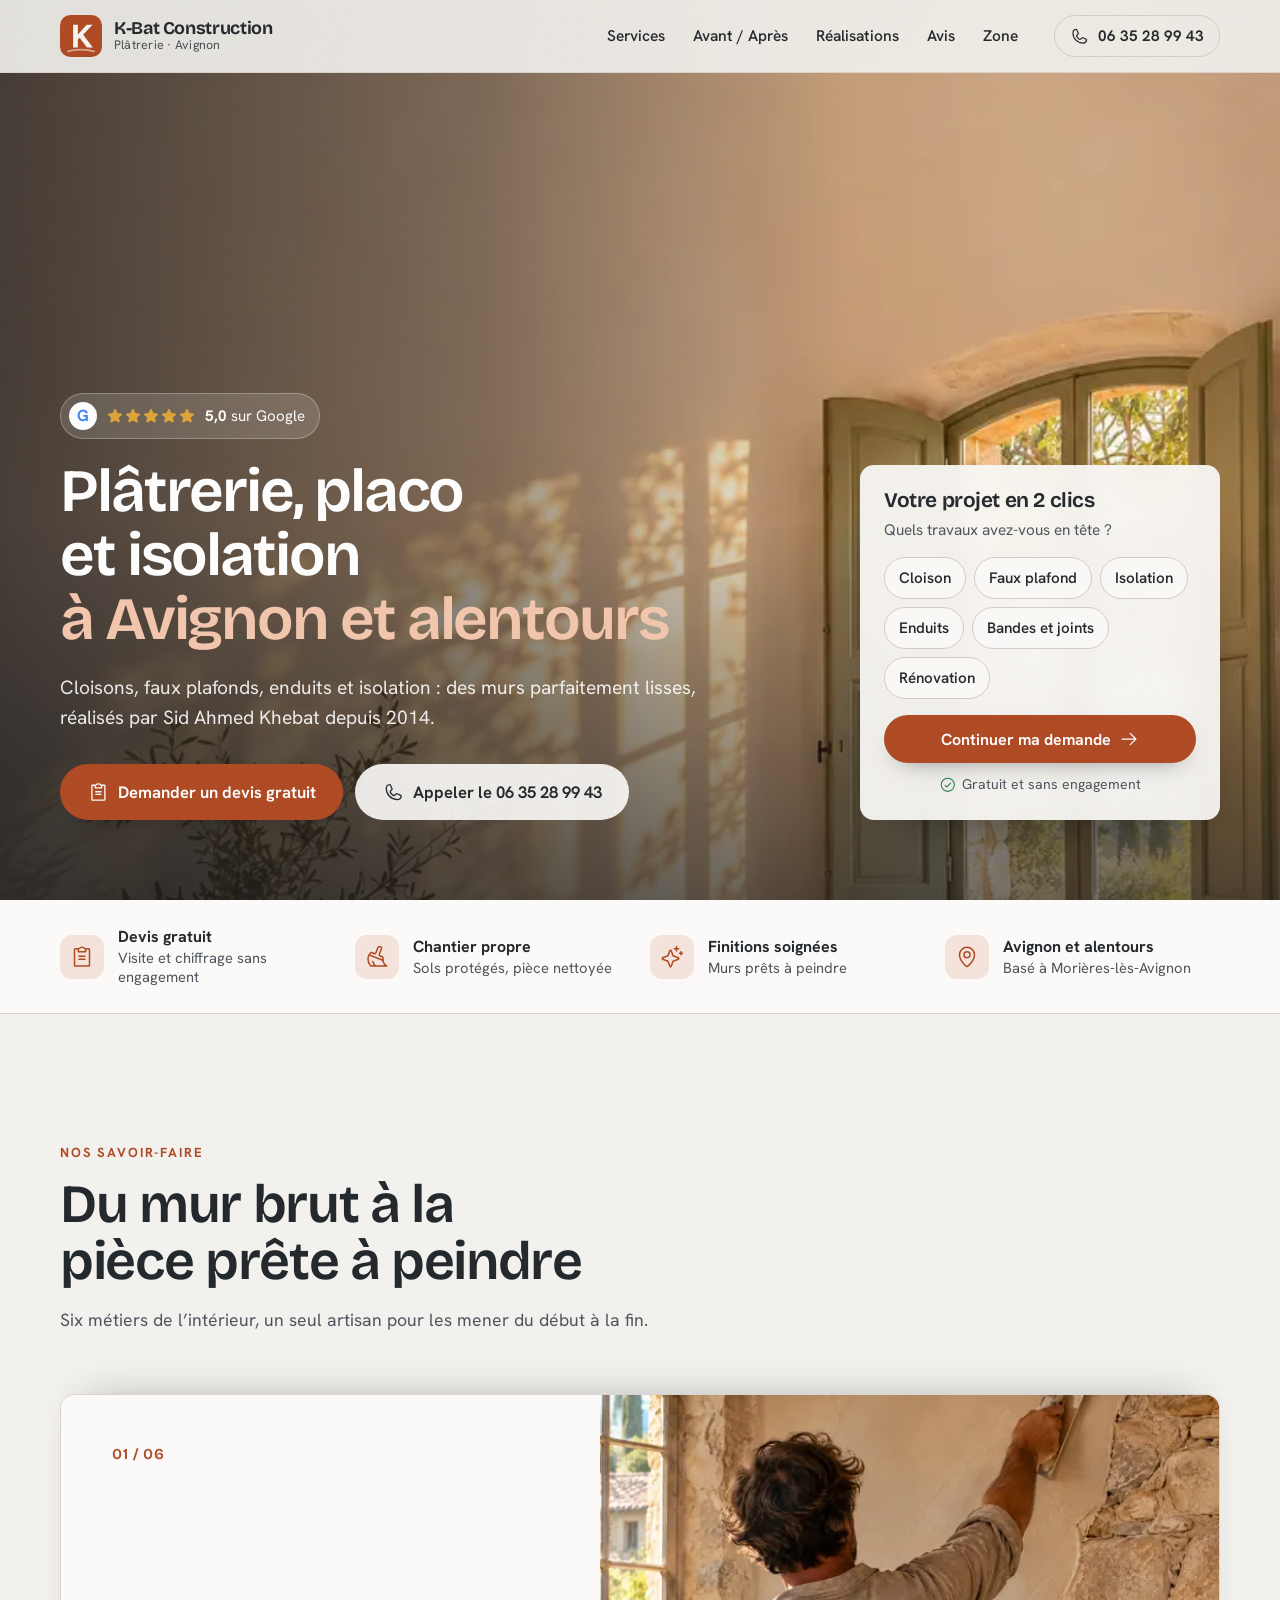
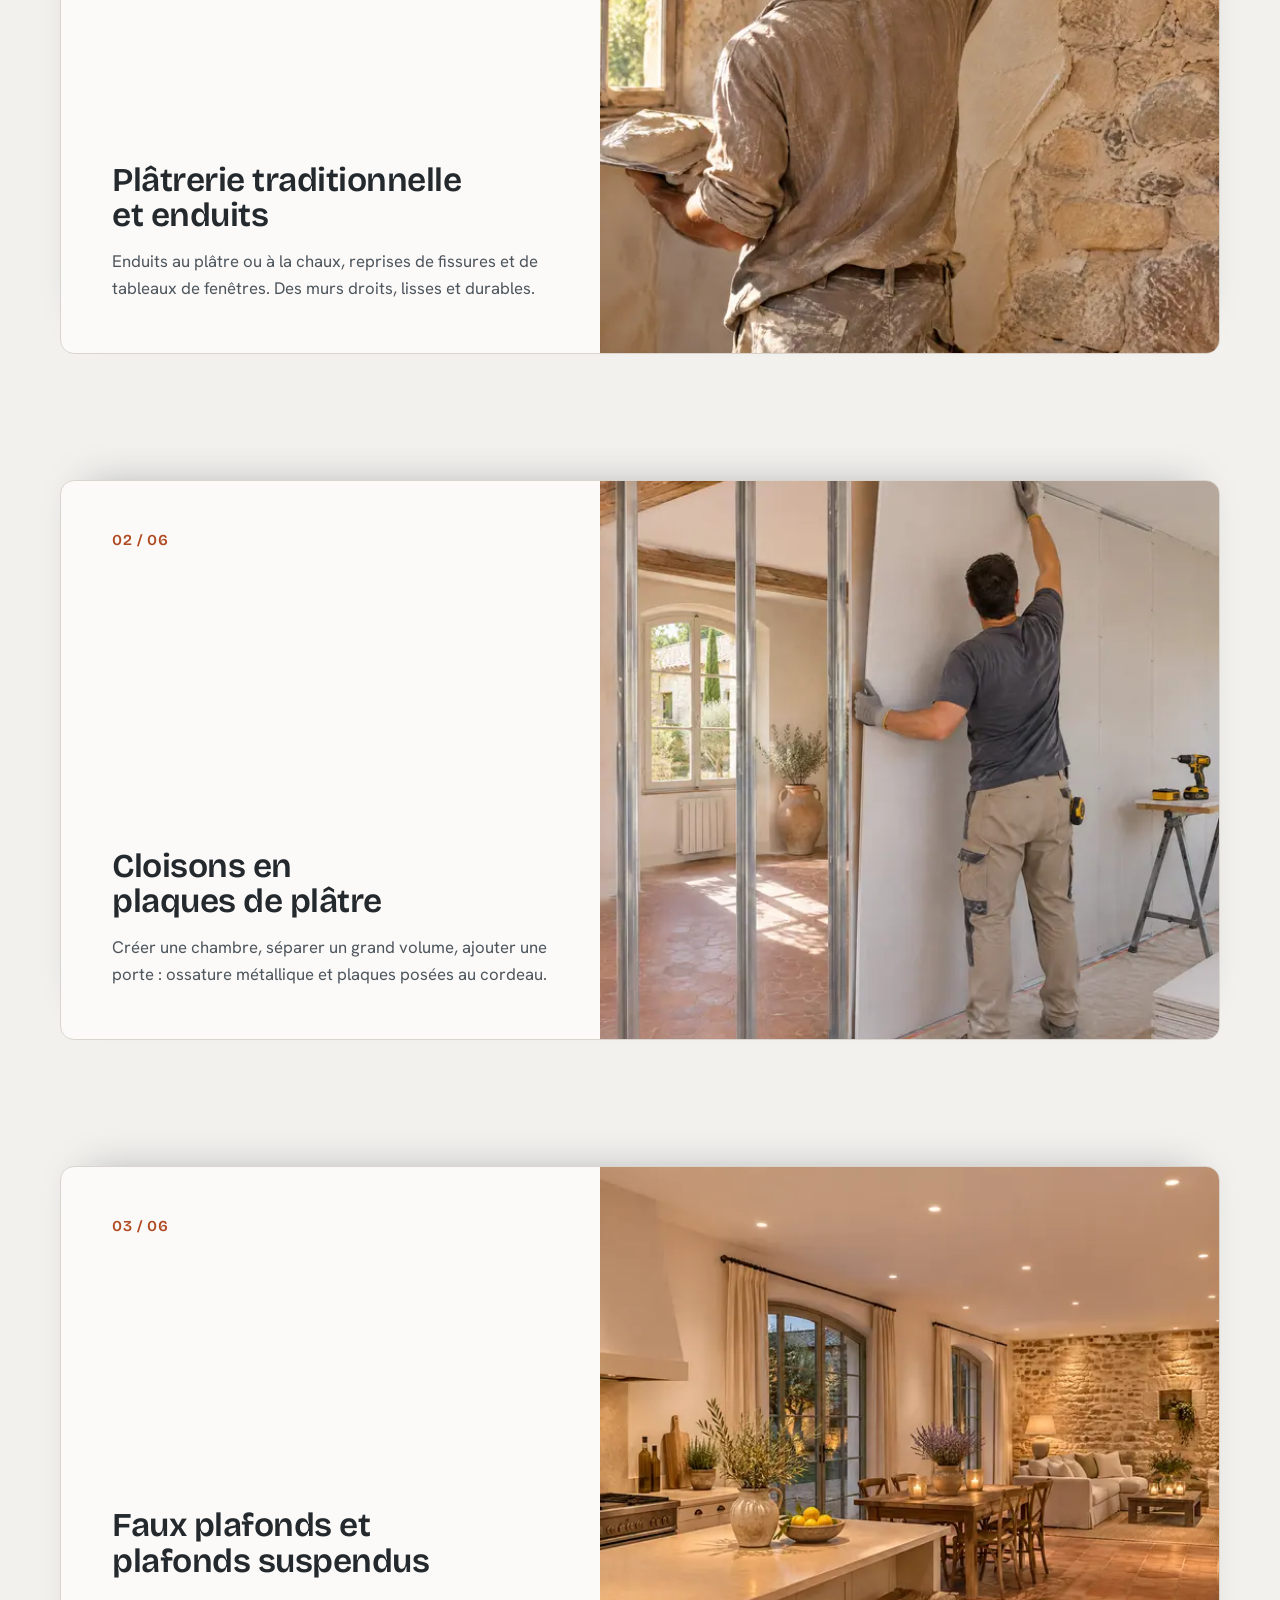
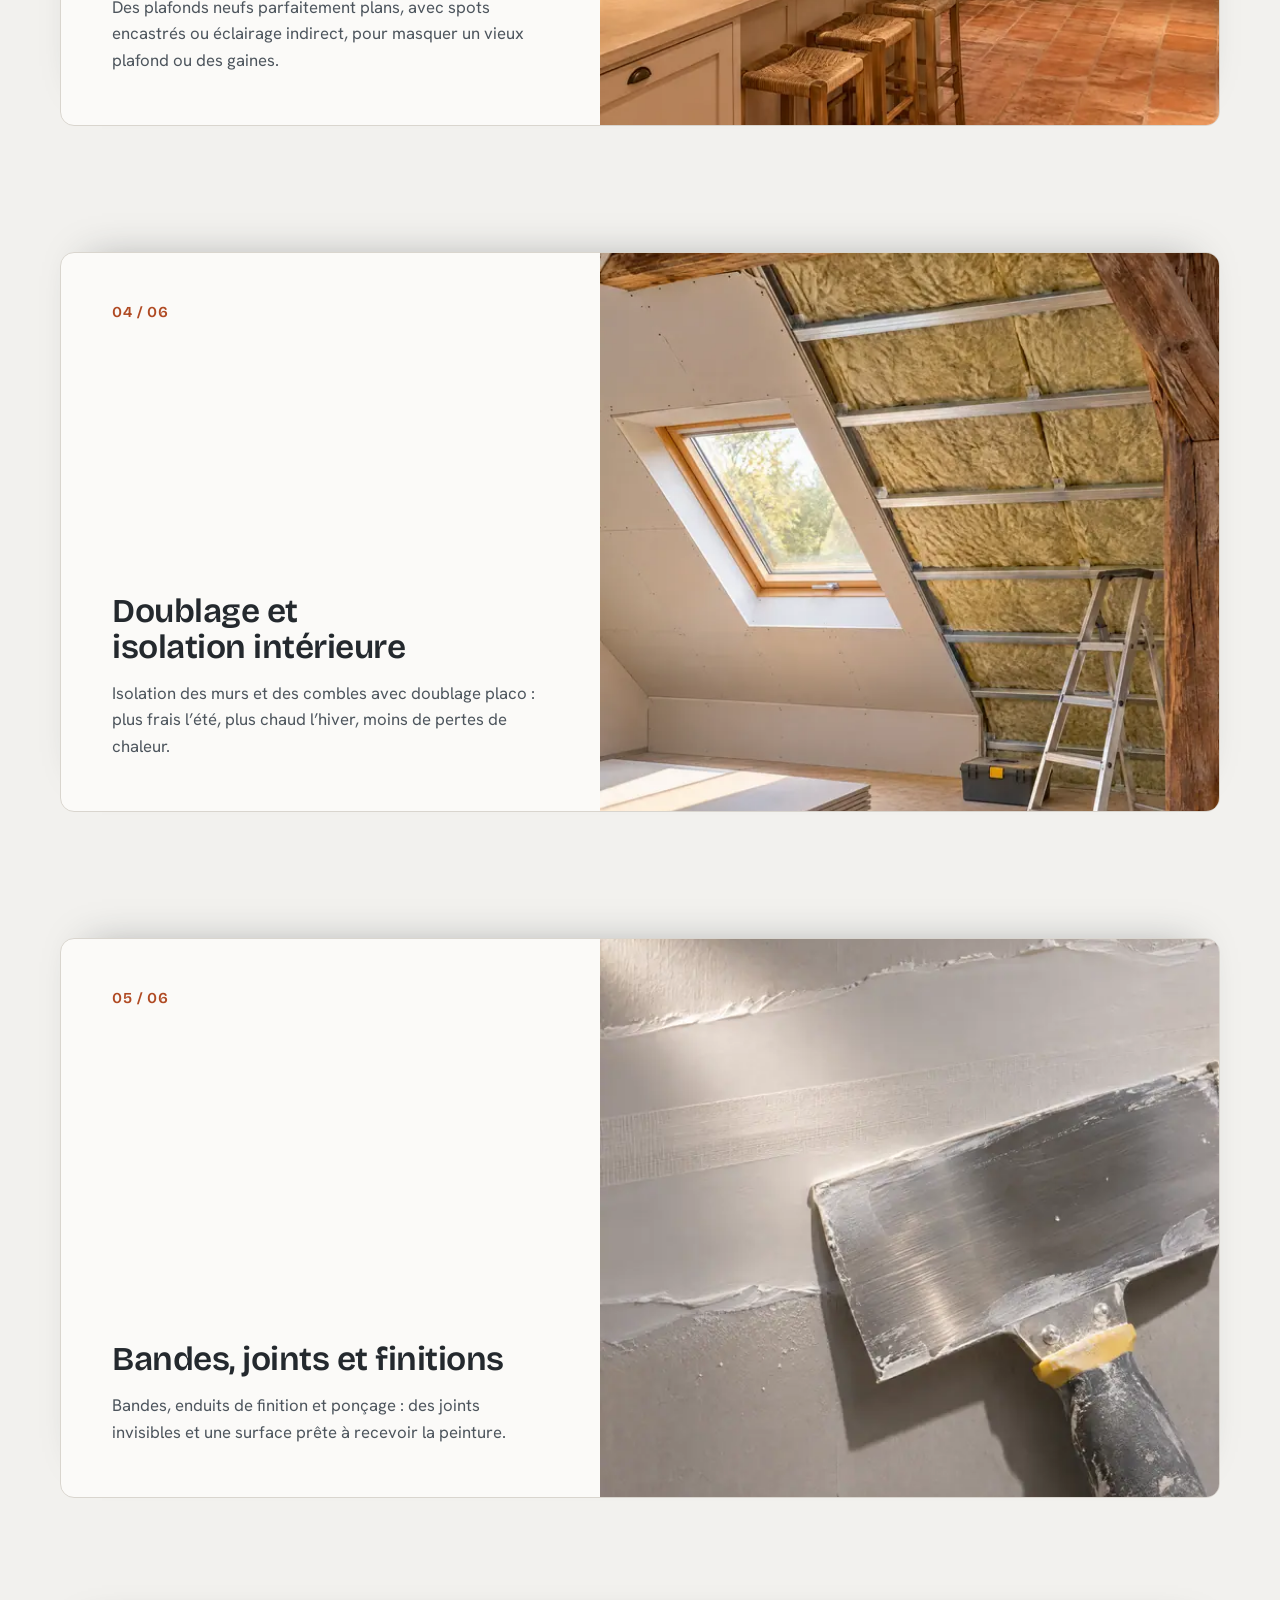
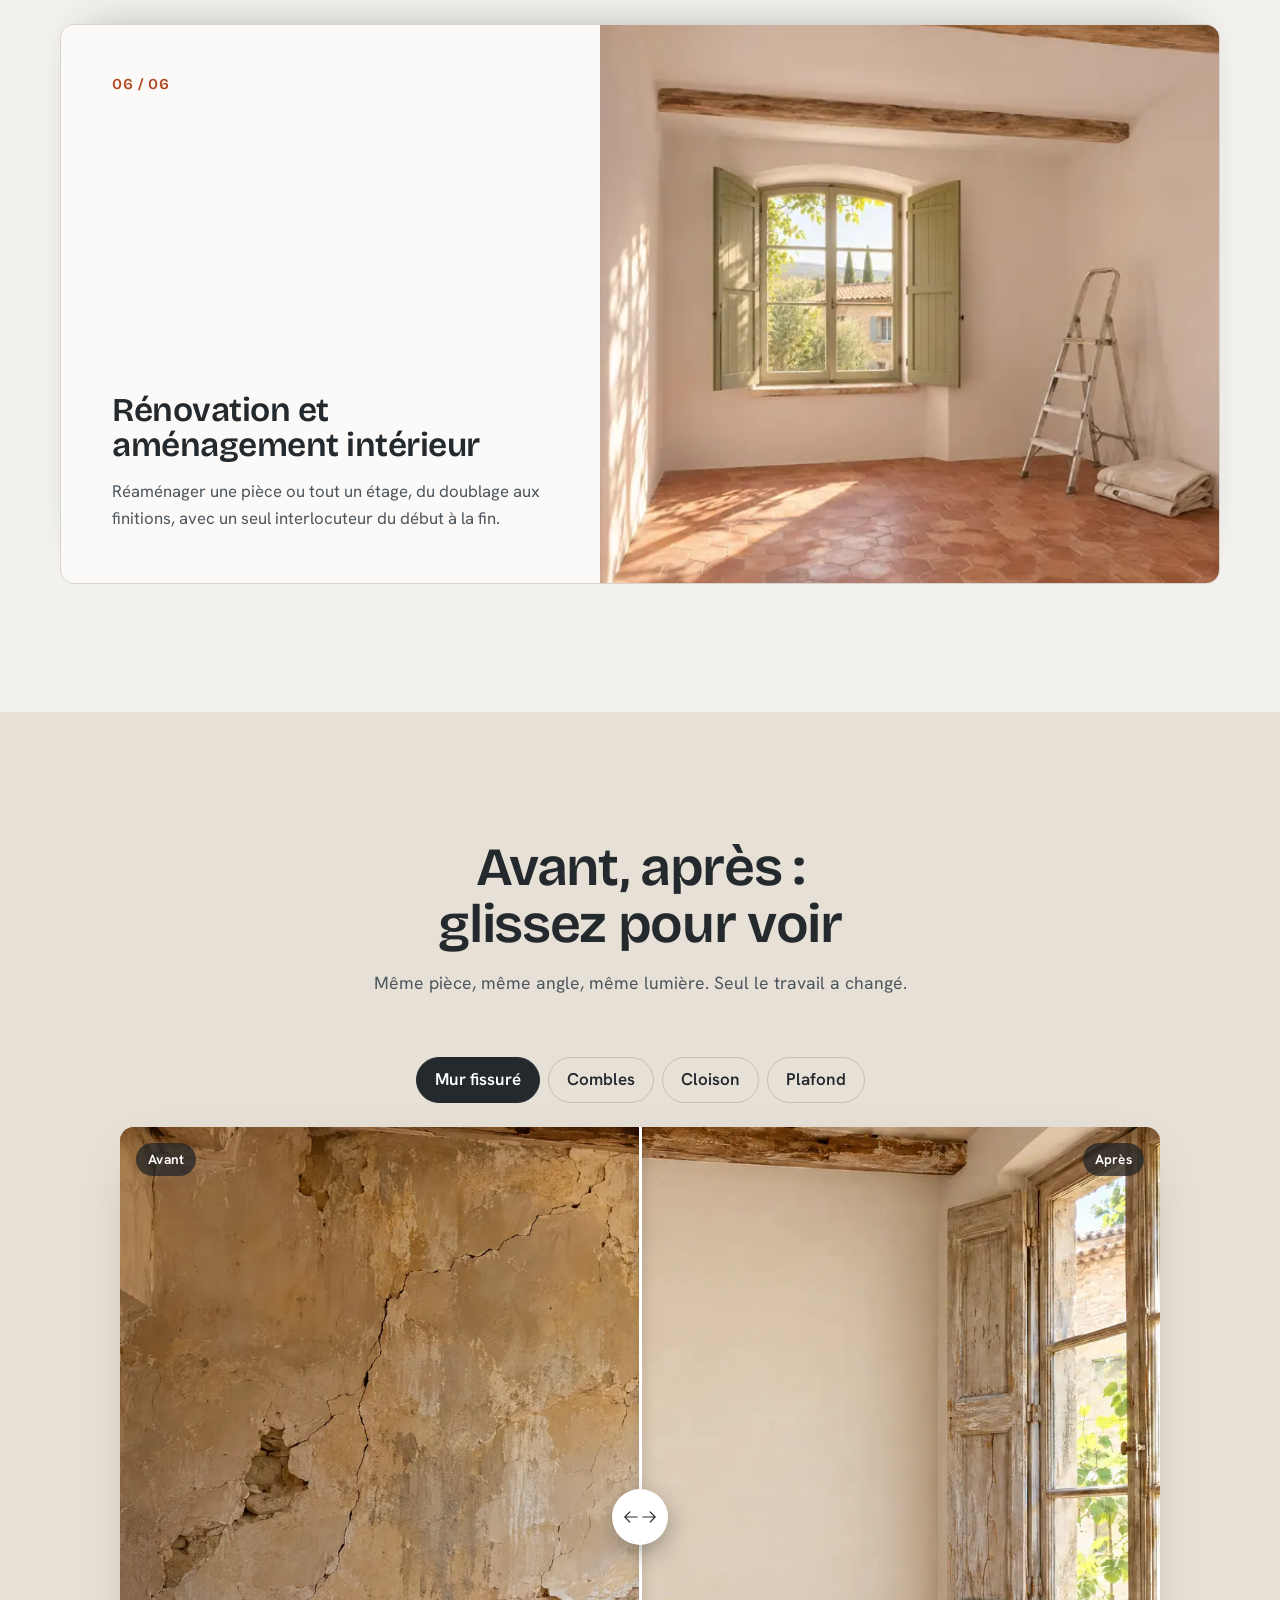
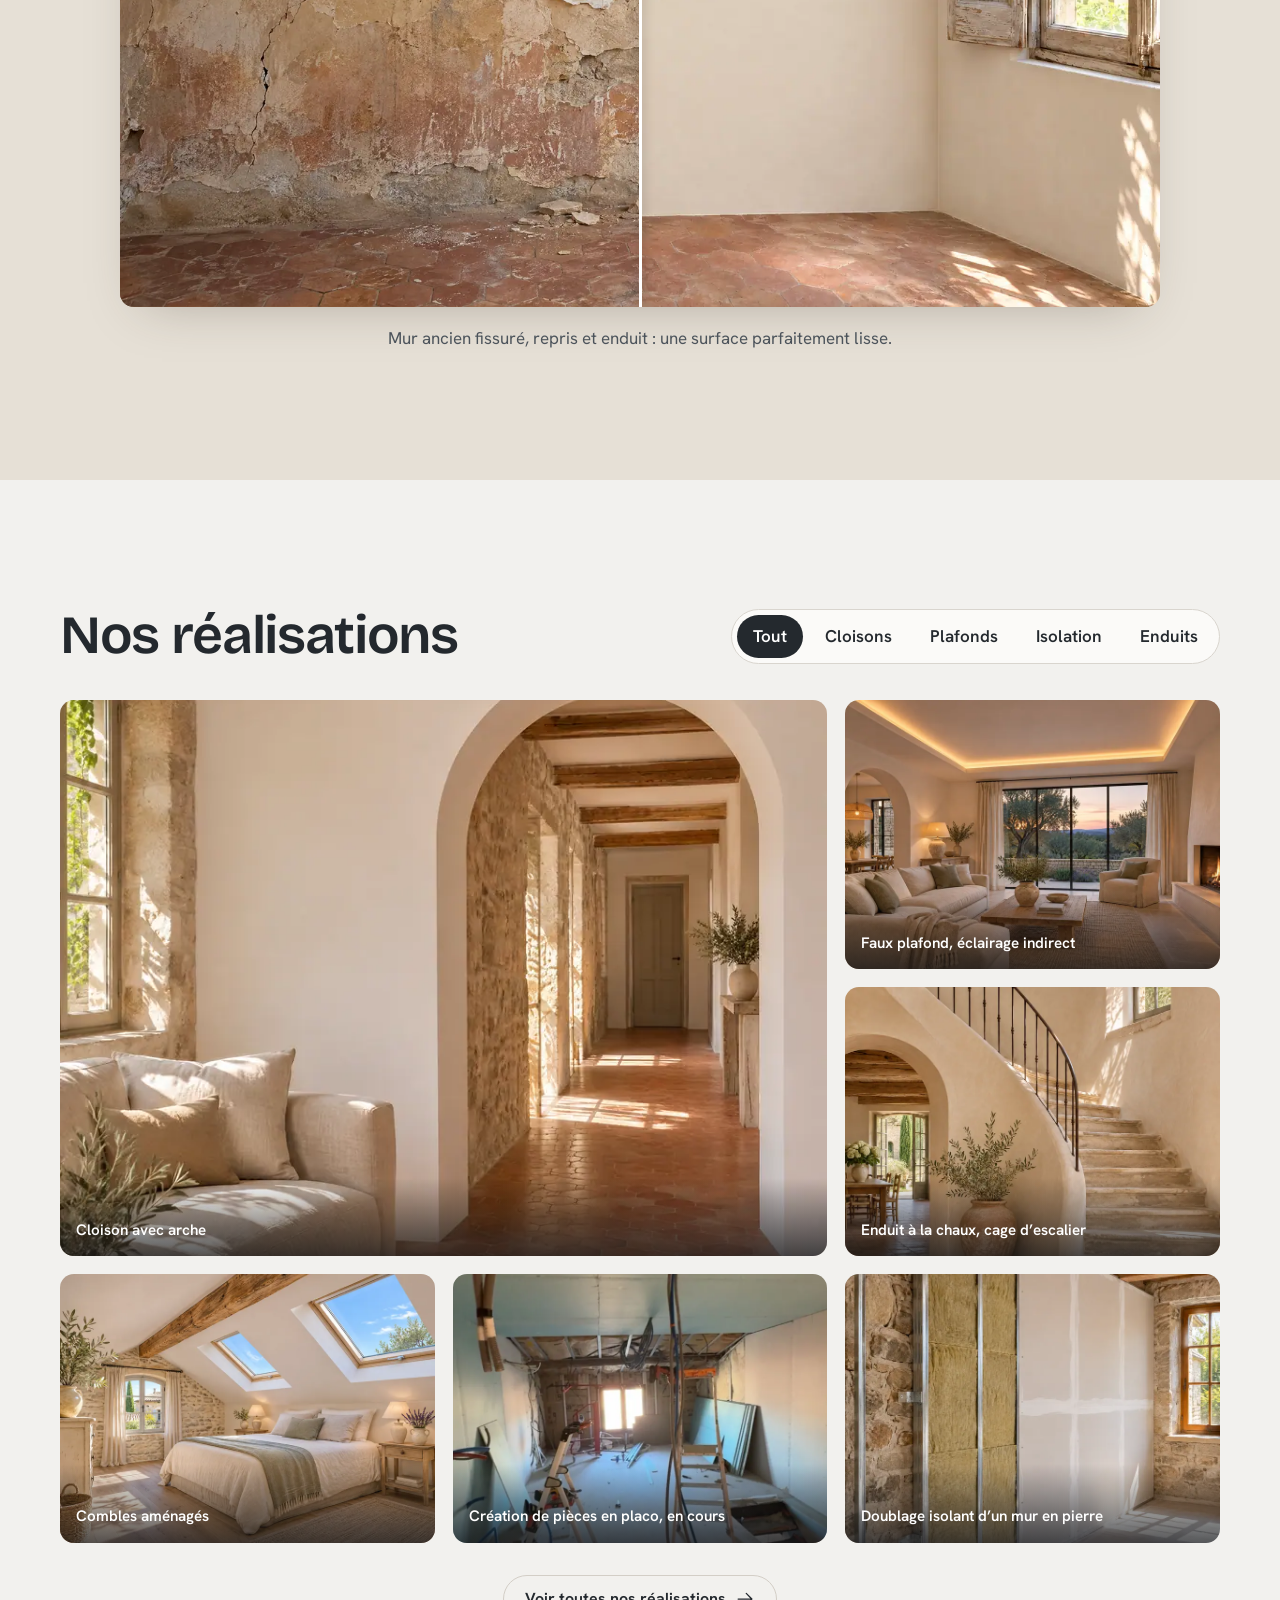
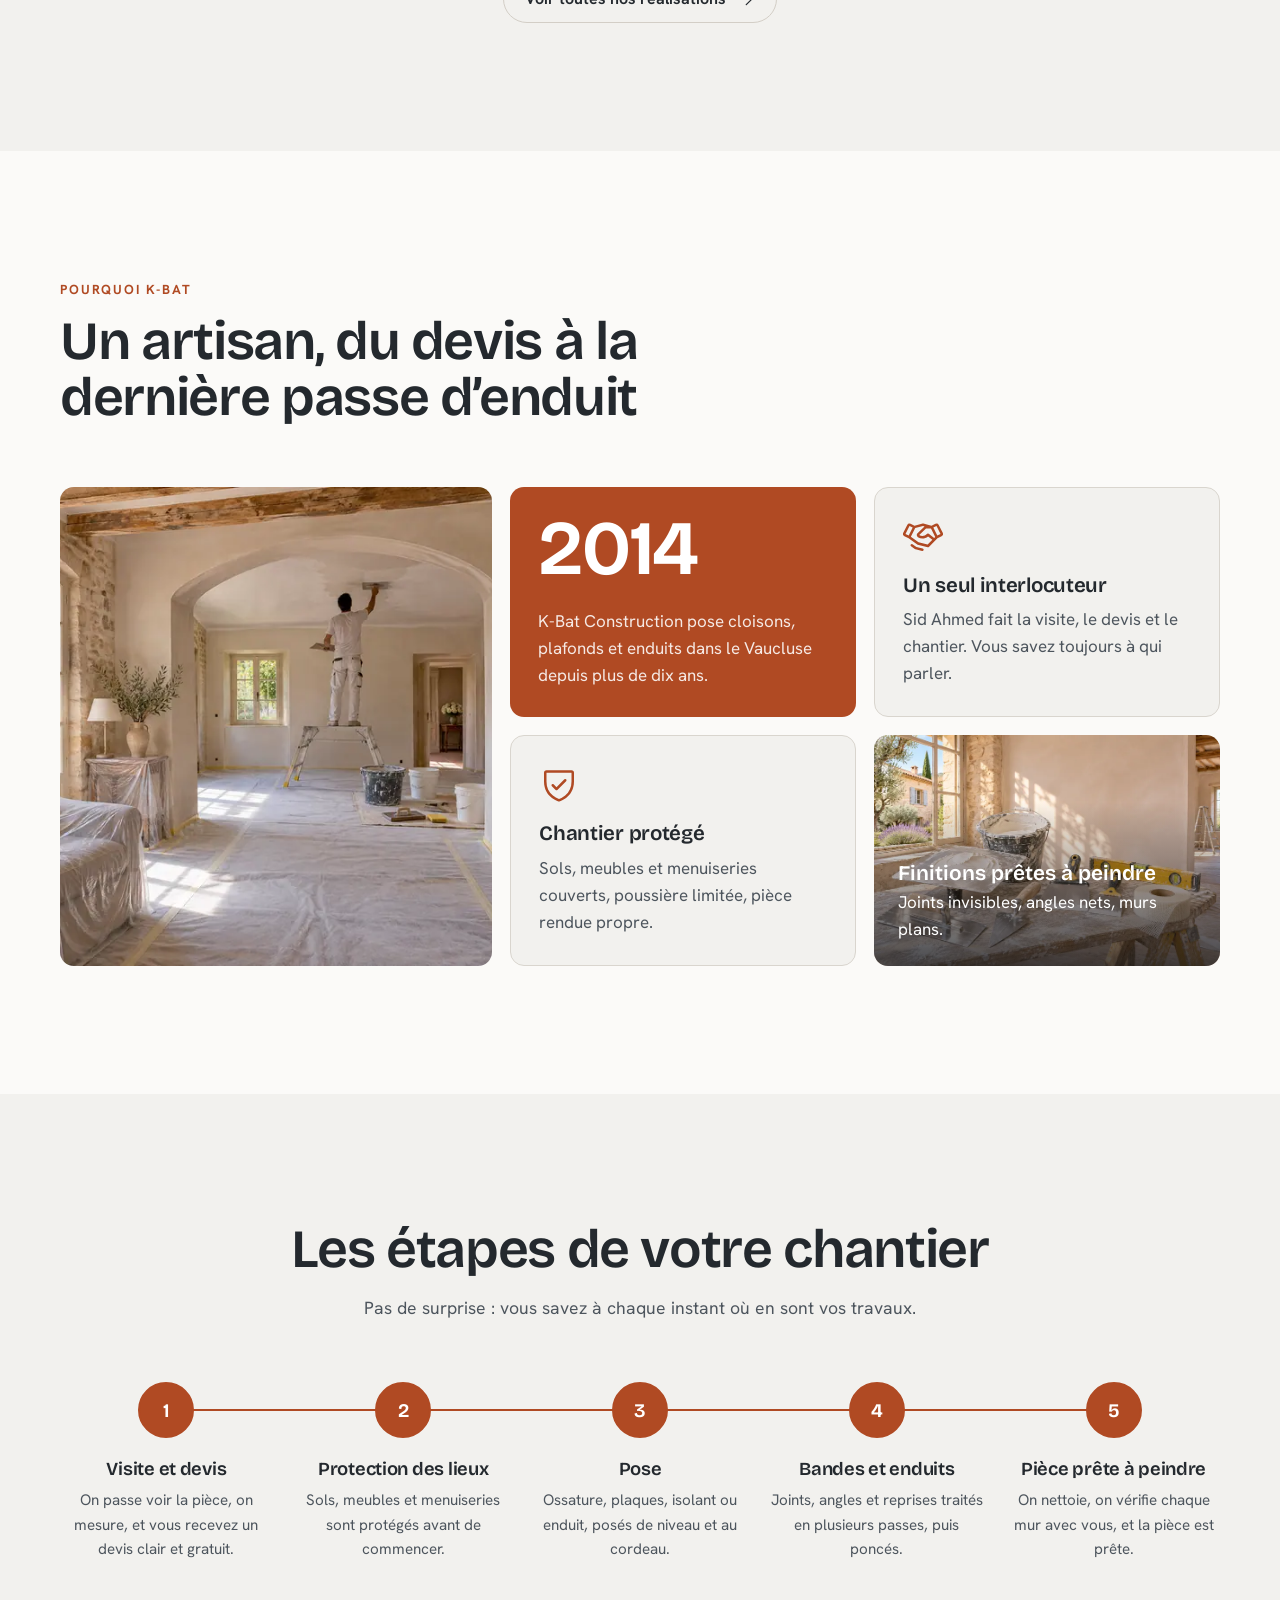
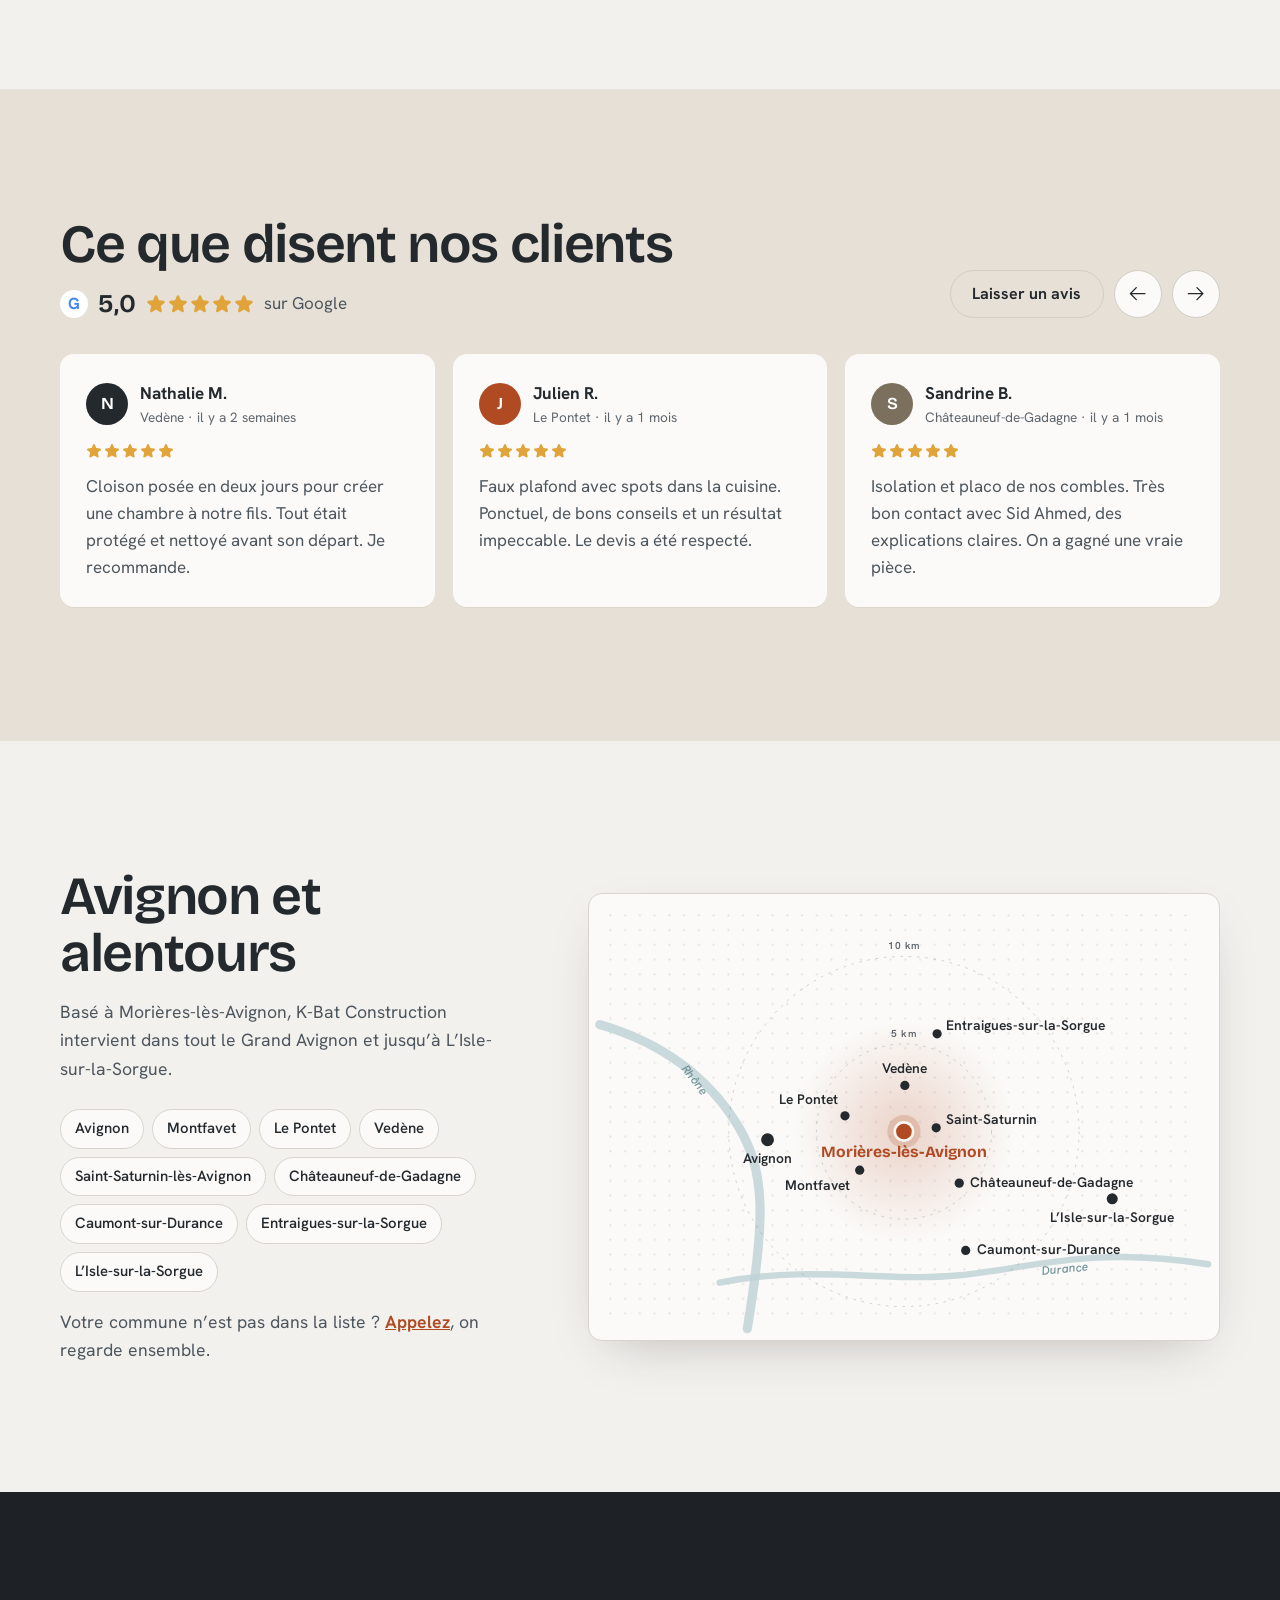
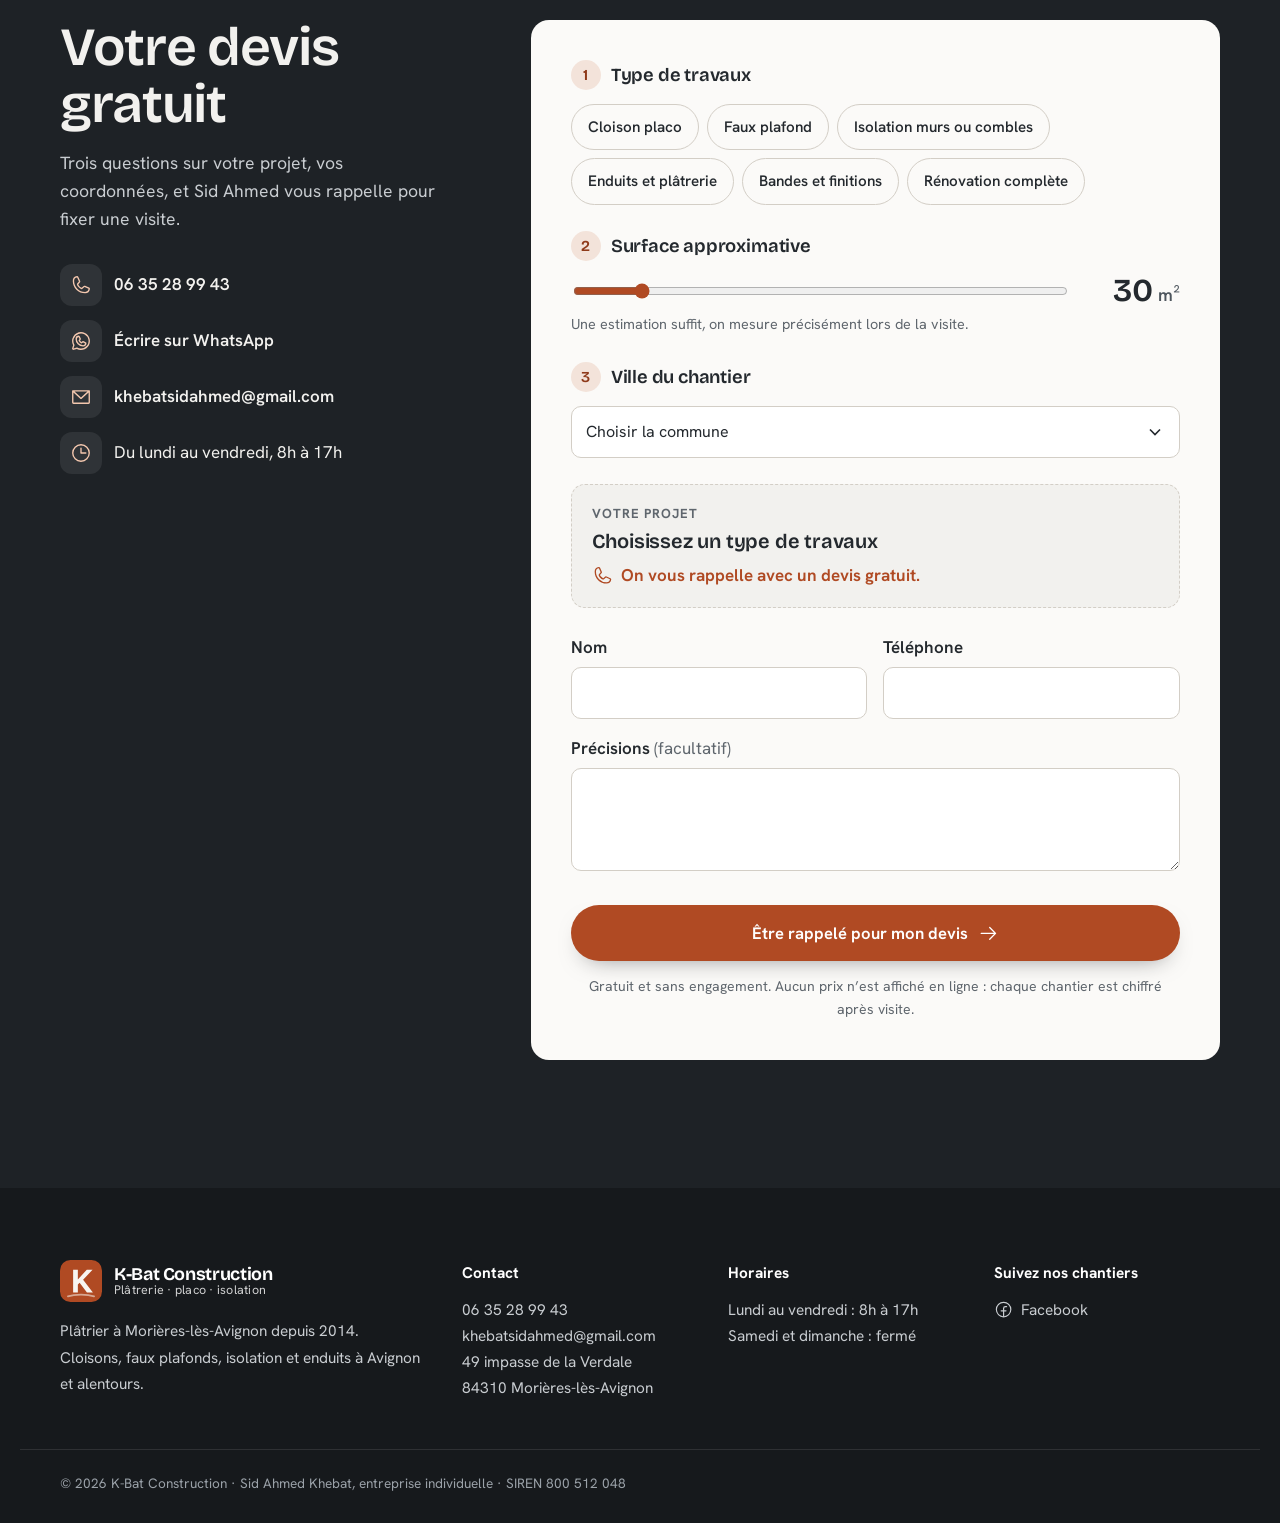
==== index.html @ 30601119 "Services empilés, galerie et frise retravaillées" ====
<!doctype html>
<html lang="fr">
<head>
<meta charset="utf-8">
<meta name="viewport" content="width=device-width, initial-scale=1, viewport-fit=cover">
<script>document.documentElement.style.setProperty("--vh",innerHeight/100+"px")</script>
<title>K-Bat Construction · Plâtrier, placo et isolation à Avignon</title>
<meta name="description" content="Plâtrier à Morières-lès-Avignon depuis 2014 : cloisons placo, faux plafonds, isolation, enduits et finitions prêtes à peindre à Avignon et alentours. Devis gratuit au 06 35 28 99 43.">
<meta name="robots" content="noindex, nofollow">
<meta name="theme-color" content="#F2F1EE">
<link rel="icon" type="image/svg+xml" href="favicon.svg">
<link rel="apple-touch-icon" href="apple-touch-icon.png">
<meta property="og:type" content="website">
<meta property="og:locale" content="fr_FR">
<meta property="og:title" content="K-Bat Construction · Plâtrerie, placo et isolation à Avignon">
<meta property="og:description" content="Cloisons, faux plafonds, isolation et enduits à Avignon et alentours. Devis gratuit.">
<meta property="og:image" content="og-image.jpg">
<meta name="twitter:card" content="summary_large_image">
<link rel="preload" href="assets/fonts/bricolage-grotesque-latin-wght-normal.woff2" as="font" type="font/woff2" crossorigin>
<link rel="preload" href="assets/fonts/hanken-grotesk-latin-wght-normal.woff2" as="font" type="font/woff2" crossorigin>
<link rel="preload" as="image" media="(min-width: 768px)" href="assets/img/hero-1600.webp" imagesrcset="assets/img/hero-1600.webp 1600w, assets/img/hero-2400.webp 2400w" imagesizes="100vw">
<link rel="preload" as="image" media="(max-width: 767px)" href="assets/img/hero-m-720.webp" imagesrcset="assets/img/hero-m-720.webp 720w, assets/img/hero-m-1080.webp 1080w" imagesizes="100vw">
<link rel="stylesheet" href="assets/css/style.css?v=3">
<script type="application/ld+json">
{
  "@context": "https://schema.org",
  "@type": "HomeAndConstructionBusiness",
  "name": "K-Bat Construction",
  "description": "Plâtrerie, cloisons en plaques de plâtre, faux plafonds, isolation intérieure et enduits à Avignon et alentours.",
  "founder": "Sid Ahmed Khebat",
  "foundingDate": "2014",
  "telephone": "+33635289943",
  "email": "khebatsidahmed@gmail.com",
  "image": "og-image.jpg",
  "address": {"@type": "PostalAddress", "streetAddress": "49 impasse de la Verdale", "postalCode": "84310", "addressLocality": "Morières-lès-Avignon", "addressCountry": "FR"},
  "geo": {"@type": "GeoCoordinates", "latitude": 43.9536, "longitude": 4.9029},
  "openingHoursSpecification": [{"@type": "OpeningHoursSpecification", "dayOfWeek": ["Monday","Tuesday","Wednesday","Thursday","Friday"], "opens": "08:00", "closes": "17:00"}],
  "areaServed": ["Avignon","Le Pontet","Vedène","Saint-Saturnin-lès-Avignon","Châteauneuf-de-Gadagne","Caumont-sur-Durance","Entraigues-sur-la-Sorgue","L'Isle-sur-la-Sorgue","Montfavet","Morières-lès-Avignon"],
  "sameAs": ["https://www.facebook.com/p/K-bat-construction-61570720221980/"]
}
</script>
<script src="assets/js/main.js?v=3" defer></script>
</head>
<body>
<a class="skip" href="#main">Aller au contenu</a>

<header class="header" id="header">
  <div class="header__in">
    <a class="brand" href="#top" aria-label="K-Bat Construction, retour en haut de page">
      <svg class="brand__mark" viewBox="0 0 48 48" aria-hidden="true"><rect width="48" height="48" rx="12" fill="#B04A23"/><path d="M15 11h5.4v11.2L30.6 11h6.6L26.4 22.6 37.6 37h-6.8l-8.4-11-2 2.1V37H15Z" fill="#F7F5F1"/><path d="M9 41.5c8-2.6 22-2.6 30 0" fill="none" stroke="#F7F5F1" stroke-width="2" stroke-linecap="round" opacity=".55"/></svg>
      <span class="brand__txt" translate="no"><strong>K-Bat Construction</strong><small>Plâtrerie · Avignon</small></span>
    </a>
    <nav class="nav" id="nav" aria-label="Navigation principale">
      <a href="#services">Services</a>
      <a href="#avant-apres">Avant / Après</a>
      <a href="#realisations">Réalisations</a>
      <a href="#avis">Avis</a>
      <a href="#zone">Zone</a>
      <a class="nav__devis" href="#devis">Devis gratuit</a>
    </nav>
    <a class="btn btn--ghost btn--sm header__tel" href="tel:+33635289943"><svg class="i" aria-hidden="true"><use href="#i-phone"/></svg><span>06 35 28 99 43</span></a>
    <button class="burger" id="burger" aria-expanded="false" aria-controls="nav" aria-label="Ouvrir le menu"><span></span><span></span></button>
  </div>
</header>

<main id="main">

<!-- HERO -->
<section class="hero" id="top" aria-labelledby="titre">
  <div class="hero__media">
    <picture>
      <source media="(max-width: 767px)" srcset="assets/img/hero-m-720.webp 720w, assets/img/hero-m-1080.webp 1080w" sizes="100vw" width="1080" height="1920">
      <img src="assets/img/hero-1600.webp" srcset="assets/img/hero-1600.webp 1600w, assets/img/hero-2400.webp 2400w" sizes="100vw" width="2400" height="1357" alt="Salon provençal rénové : murs et plafond parfaitement lisses, poutre en chêne, tomettes et lumière chaude de fin de journée" fetchpriority="high">
    </picture>
    <video class="hero__video" id="hero-video" muted loop playsinline preload="none" aria-hidden="true" data-src="assets/video/hero.mp4" data-src-m="assets/video/hero-m.mp4"></video>
  </div>
  <div class="hero__in wrap">
    <div class="hero__body">
      <!-- EXEMPLE – à remplacer : note Google (le client n'a pas encore d'avis) -->
      <a class="gbadge" href="#avis">
        <span class="gbadge__g" aria-hidden="true">G</span>
        <span class="stars" aria-hidden="true"><svg><use href="#i-star"/></svg><svg><use href="#i-star"/></svg><svg><use href="#i-star"/></svg><svg><use href="#i-star"/></svg><svg><use href="#i-star"/></svg></span>
        <span><strong>5,0</strong> sur Google</span>
      </a>
      <h1 id="titre" class="trowel"><span class="trowel__l">Plâtrerie, placo</span> <span class="trowel__l">et isolation</span> <span class="trowel__l trowel__l--accent">à Avignon et alentours</span></h1>
      <p class="hero__lead">Cloisons, faux plafonds, enduits et isolation&nbsp;: des murs parfaitement lisses, réalisés par Sid Ahmed Khebat depuis 2014.</p>
      <div class="hero__ctas" id="hero-ctas">
        <a class="btn btn--terra btn--lg" href="#devis"><svg class="i" aria-hidden="true"><use href="#i-clipboard-text"/></svg>Demander un devis gratuit</a>
        <a class="btn btn--light btn--lg" href="tel:+33635289943"><svg class="i" aria-hidden="true"><use href="#i-phone"/></svg>Appeler le 06 35 28 99 43</a>
      </div>
    </div>

    <form class="quick" id="quick" aria-labelledby="quick-t">
      <p class="quick__t" id="quick-t">Votre projet en 2 clics</p>
      <p class="quick__s">Quels travaux avez-vous en tête&nbsp;?</p>
      <div class="chips" role="group" aria-label="Type de travaux">
        <label class="chip"><input type="radio" name="q-type" value="Cloison placo"><span>Cloison</span></label>
        <label class="chip"><input type="radio" name="q-type" value="Faux plafond"><span>Faux plafond</span></label>
        <label class="chip"><input type="radio" name="q-type" value="Isolation"><span>Isolation</span></label>
        <label class="chip"><input type="radio" name="q-type" value="Enduits et plâtrerie"><span>Enduits</span></label>
        <label class="chip"><input type="radio" name="q-type" value="Bandes et finitions"><span>Bandes et joints</span></label>
        <label class="chip"><input type="radio" name="q-type" value="Rénovation intérieure"><span>Rénovation</span></label>
      </div>
      <button class="btn btn--terra btn--block" type="submit">Continuer ma demande<svg class="i" aria-hidden="true"><use href="#i-arrow-right"/></svg></button>
      <p class="quick__f"><svg class="i" aria-hidden="true"><use href="#i-check-circle"/></svg>Gratuit et sans engagement</p>
    </form>
  </div>
</section>

<!-- BANDEAU DE CONFIANCE -->
<section class="trust" aria-label="Nos engagements">
  <ul class="trust__list wrap">
    <li><svg class="i" aria-hidden="true"><use href="#i-clipboard-text"/></svg><span><strong>Devis gratuit</strong>Visite et chiffrage sans engagement</span></li>
    <li><svg class="i" aria-hidden="true"><use href="#i-broom"/></svg><span><strong>Chantier propre</strong>Sols protégés, pièce nettoyée</span></li>
    <li><svg class="i" aria-hidden="true"><use href="#i-sparkle"/></svg><span><strong>Finitions soignées</strong>Murs prêts à peindre</span></li>
    <li><svg class="i" aria-hidden="true"><use href="#i-map-pin"/></svg><span><strong>Avignon et alentours</strong>Basé à Morières-lès-Avignon</span></li>
  </ul>
</section>

<!-- SERVICES -->
<section class="section services" id="services" aria-labelledby="services-t">
  <div class="wrap">
    <div class="shead reveal">
      <p class="eyebrow">Nos savoir-faire</p>
      <h2 id="services-t">Du mur brut à la pièce prête à peindre</h2>
      <p>Six métiers de l’intérieur, un seul artisan pour les mener du début à la fin.</p>
    </div>

    <div class="srv">
      <ol class="srv__list">
        <!-- Services : titre + 2 lignes + photo. Modifier ici. -->
        <li class="srv__item reveal" data-srv="0">
          <img class="srv__img" src="assets/img/srv-platrerie-600.webp" srcset="assets/img/srv-platrerie-600.webp 600w, assets/img/srv-platrerie-1000.webp 1000w" sizes="(min-width: 961px) 560px, 120px" width="600" height="750" alt="Plâtrier appliquant un enduit lisse sur un mur en pierre" loading="lazy" decoding="async">
          <div><h3>Plâtrerie traditionnelle et enduits</h3><p>Enduits au plâtre ou à la chaux, reprises de fissures et de tableaux de fenêtres. Des murs droits, lisses et durables.</p></div>
        </li>
        <li class="srv__item reveal" data-srv="1">
          <img class="srv__img" src="assets/img/srv-placo-600.webp" srcset="assets/img/srv-placo-600.webp 600w, assets/img/srv-placo-1000.webp 1000w" sizes="(min-width: 961px) 560px, 120px" width="600" height="750" alt="Pose d’une plaque de plâtre sur ossature métallique" loading="lazy" decoding="async">
          <div><h3>Cloisons en plaques de plâtre</h3><p>Créer une chambre, séparer un grand volume, ajouter une porte&nbsp;: ossature métallique et plaques posées au cordeau.</p></div>
        </li>
        <li class="srv__item reveal" data-srv="2">
          <img class="srv__img" src="assets/img/srv-plafond-600.webp" srcset="assets/img/srv-plafond-600.webp 600w, assets/img/srv-plafond-1000.webp 1000w" sizes="(min-width: 961px) 560px, 120px" width="600" height="750" alt="Cuisine provençale avec faux plafond blanc et spots encastrés" loading="lazy" decoding="async">
          <div><h3>Faux plafonds et plafonds suspendus</h3><p>Des plafonds neufs parfaitement plans, avec spots encastrés ou éclairage indirect, pour masquer un vieux plafond ou des gaines.</p></div>
        </li>
        <li class="srv__item reveal" data-srv="3">
          <img class="srv__img" src="assets/img/srv-isolation-600.webp" srcset="assets/img/srv-isolation-600.webp 600w, assets/img/srv-isolation-1000.webp 1000w" sizes="(min-width: 961px) 560px, 120px" width="600" height="750" alt="Isolation de combles en laine minérale avant pose des plaques" loading="lazy" decoding="async">
          <div><h3>Doublage et isolation intérieure</h3><p>Isolation des murs et des combles avec doublage placo&nbsp;: plus frais l’été, plus chaud l’hiver, moins de pertes de chaleur.</p></div>
        </li>
        <li class="srv__item reveal" data-srv="4">
          <img class="srv__img" src="assets/img/srv-bandes-600.webp" srcset="assets/img/srv-bandes-600.webp 600w, assets/img/srv-bandes-1000.webp 1000w" sizes="(min-width: 961px) 560px, 120px" width="600" height="750" alt="Couteau à enduire sur une bande de joint entre deux plaques" loading="lazy" decoding="async">
          <div><h3>Bandes, joints et finitions</h3><p>Bandes, enduits de finition et ponçage&nbsp;: des joints invisibles et une surface prête à recevoir la peinture.</p></div>
        </li>
        <li class="srv__item reveal" data-srv="5">
          <img class="srv__img" src="assets/img/srv-renovation-600.webp" srcset="assets/img/srv-renovation-600.webp 600w, assets/img/srv-renovation-1000.webp 1000w" sizes="(min-width: 961px) 560px, 120px" width="600" height="750" alt="Chambre rénovée aux murs lisses, prête à peindre" loading="lazy" decoding="async">
          <div><h3>Rénovation et aménagement intérieur</h3><p>Réaménager une pièce ou tout un étage, du doublage aux finitions, avec un seul interlocuteur du début à la fin.</p></div>
        </li>
      </ol>
    </div>
  </div>
</section>

<!-- AVANT / APRÈS -->
<!-- EXEMPLE – à remplacer : visuels d'illustration, à remplacer par les vraies photos avant/après du client -->
<section class="section ba" id="avant-apres" aria-labelledby="ba-t">
  <div class="wrap">
    <div class="shead shead--center reveal">
      <h2 id="ba-t">Avant, après&nbsp;: glissez pour voir</h2>
      <p>Même pièce, même angle, même lumière. Seul le travail a changé.</p>
    </div>
    <div class="ba__tabs" role="tablist" aria-label="Choisir un chantier">
      <button role="tab" aria-selected="true" data-ba="0">Mur fissuré</button>
      <button role="tab" aria-selected="false" data-ba="1" tabindex="-1">Combles</button>
      <button role="tab" aria-selected="false" data-ba="2" tabindex="-1">Cloison</button>
      <button role="tab" aria-selected="false" data-ba="3" tabindex="-1">Plafond</button>
    </div>
    <div class="ba__stage reveal" id="ba-stage">
      <figure class="cmp" style="--pos:50%">
        <img class="cmp__after" id="ba-after" src="assets/img/ap1-apres-1400.webp" srcset="assets/img/ap1-apres-800.webp 800w, assets/img/ap1-apres-1400.webp 1400w" sizes="(min-width: 1100px) 1040px, 100vw" width="1400" height="1050" alt="Après : mur enduit parfaitement lisse" loading="lazy" decoding="async">
        <img class="cmp__before" id="ba-before" src="assets/img/ap1-avant-1400.webp" srcset="assets/img/ap1-avant-800.webp 800w, assets/img/ap1-avant-1400.webp 1400w" sizes="(min-width: 1100px) 1040px, 100vw" width="1400" height="1050" alt="Avant : mur ancien fissuré, enduit qui s’effrite" loading="lazy" decoding="async">
        <span class="cmp__tag cmp__tag--b" aria-hidden="true">Avant</span>
        <span class="cmp__tag cmp__tag--a" aria-hidden="true">Après</span>
        <span class="cmp__handle" aria-hidden="true"><svg class="i"><use href="#i-arrow-left"/></svg><svg class="i"><use href="#i-arrow-right"/></svg></span>
        <input class="cmp__range" type="range" min="0" max="100" value="50" aria-label="Comparer avant et après">
      </figure>
      <p class="ba__cap" id="ba-cap" aria-live="polite">Mur ancien fissuré, repris et enduit&nbsp;: une surface parfaitement lisse.</p>
    </div>
  </div>
</section>

<!-- RÉALISATIONS -->
<section class="section works" id="realisations" aria-labelledby="works-t">
  <div class="wrap">
    <div class="works__head reveal">
      <h2 id="works-t">Nos réalisations</h2>
      <div class="filters" role="group" aria-label="Filtrer les réalisations">
        <button class="is-on" data-f="all" aria-pressed="true">Tout</button>
        <button data-f="cloisons" aria-pressed="false">Cloisons</button>
        <button data-f="plafonds" aria-pressed="false">Plafonds</button>
        <button data-f="isolation" aria-pressed="false">Isolation</button>
        <button data-f="enduits" aria-pressed="false">Enduits</button>
      </div>
    </div>
    <!-- Galerie : les 2 photos "en cours" (g-chantier-1 et 2) sont de vraies photos du client (Instagram). Les autres : EXEMPLE – à remplacer -->
    <ul class="grid" id="grid">
      <li data-cat="cloisons"><figure><img src="assets/img/g-arche-800.webp" width="800" height="1067" alt="Cloison en plâtre avec arche provençale entre salon et couloir" loading="lazy" decoding="async"><figcaption>Cloison avec arche</figcaption></figure></li>
      <li data-cat="plafonds"><figure><img src="assets/img/g-led-800.webp" width="800" height="600" alt="Salon avec faux plafond et éclairage indirect" loading="lazy" decoding="async"><figcaption>Faux plafond, éclairage indirect</figcaption></figure></li>
      <li data-cat="enduits"><figure><img src="assets/img/g-escalier-800.webp" width="800" height="1067" alt="Entrée avec escalier en pierre et murs enduits à la chaux" loading="lazy" decoding="async"><figcaption>Enduit à la chaux, cage d’escalier</figcaption></figure></li>
      <li data-cat="isolation"><figure><img src="assets/img/g-combles-800.webp" width="800" height="600" alt="Combles aménagés en chambre, plafond rampant en plaques de plâtre" loading="lazy" decoding="async"><figcaption>Combles aménagés</figcaption></figure></li>
      <li data-cat="cloisons"><figure><img src="assets/img/g-chantier-1-800.webp" width="800" height="1067" alt="Création de pièces en plaques de plâtre sur un chantier K-Bat" loading="lazy" decoding="async"><figcaption>Création de pièces en placo, en cours</figcaption></figure></li>
      <li data-cat="isolation"><figure><img src="assets/img/g-doublage-800.webp" width="800" height="1067" alt="Doublage isolant sur un mur en pierre, plaques en cours de pose" loading="lazy" decoding="async"><figcaption>Doublage isolant d’un mur en pierre</figcaption></figure></li>
      <li data-cat="plafonds"><figure><img src="assets/img/g-corniche-800.webp" width="800" height="1067" alt="Plafond neuf avec corniche moulurée" loading="lazy" decoding="async"><figcaption>Plafond neuf et corniche</figcaption></figure></li>
      <li data-cat="plafonds"><figure><img src="assets/img/g-cuisine-800.webp" width="800" height="600" alt="Cuisine provençale avec faux plafond et spots encastrés" loading="lazy" decoding="async"><figcaption>Faux plafond et spots, cuisine</figcaption></figure></li>
      <li data-cat="cloisons"><figure><img src="assets/img/g-dressing-800.webp" width="800" height="600" alt="Chambre avec cloison créant un dressing" loading="lazy" decoding="async"><figcaption>Cloison et dressing</figcaption></figure></li>
      <li data-cat="enduits"><figure><img src="assets/img/g-chaux-800.webp" width="800" height="1067" alt="Enduit à la chaux appliqué au platoir sur un mur en pierre" loading="lazy" decoding="async"><figcaption>Enduit à la chaux sur pierre</figcaption></figure></li>
      <li data-cat="enduits"><figure><img src="assets/img/g-sdb-800.webp" width="800" height="600" alt="Salle de bain aux murs en enduit minéral couleur pierre" loading="lazy" decoding="async"><figcaption>Enduit minéral, salle de bain</figcaption></figure></li>
      <li data-cat="isolation"><figure><img src="assets/img/g-chantier-2-800.webp" width="800" height="1067" alt="Pièce en cours d’isolation et de pose de plaques sur un chantier K-Bat" loading="lazy" decoding="async"><figcaption>Isolation et plaques, en cours</figcaption></figure></li>
    </ul>
    <p class="works__more"><button class="btn btn--ghost" id="works-more" type="button">Voir toutes nos réalisations<svg class="i" aria-hidden="true"><use href="#i-arrow-right"/></svg></button></p>
  </div>
</section>

<!-- POURQUOI NOUS -->
<section class="section why" aria-labelledby="why-t">
  <div class="wrap">
    <div class="shead reveal">
      <p class="eyebrow">Pourquoi K-Bat</p>
      <h2 id="why-t">Un artisan, du devis à la dernière passe d’enduit</h2>
    </div>
    <div class="bento">
      <figure class="bento__a reveal"><img src="assets/img/why-chantier-1200.webp" srcset="assets/img/why-chantier-800.webp 800w, assets/img/why-chantier-1200.webp 1200w" sizes="(min-width: 900px) 58vw, 100vw" width="1200" height="800" alt="Chantier protégé : sol couvert, meubles emballés, plâtrier au travail" loading="lazy" decoding="async"></figure>
      <div class="bento__b reveal"><span class="big">2014</span><p>K-Bat Construction pose cloisons, plafonds et enduits dans le Vaucluse depuis plus de dix ans.</p></div>
      <div class="bento__c reveal"><svg class="i" aria-hidden="true"><use href="#i-handshake"/></svg><h3>Un seul interlocuteur</h3><p>Sid Ahmed fait la visite, le devis et le chantier. Vous savez toujours à qui parler.</p></div>
      <div class="bento__d reveal"><svg class="i" aria-hidden="true"><use href="#i-shield-check"/></svg><h3>Chantier protégé</h3><p>Sols, meubles et menuiseries couverts, poussière limitée, pièce rendue propre.</p></div>
      <figure class="bento__e reveal"><img src="assets/img/why-outils-800.webp" width="800" height="533" alt="Outils de plâtrier : platoirs, couteaux à enduire, taloche" loading="lazy" decoding="async"><figcaption><strong>Finitions prêtes à peindre</strong>Joints invisibles, angles nets, murs plans.</figcaption></figure>
    </div>
  </div>
</section>

<!-- ÉTAPES -->
<section class="section steps" aria-labelledby="steps-t">
  <div class="wrap">
    <div class="shead shead--center reveal">
      <h2 id="steps-t">Les étapes de votre chantier</h2>
      <p>Pas de surprise&nbsp;: vous savez à chaque instant où en sont vos travaux.</p>
    </div>
    <ol class="frise" id="frise">
      <li><span class="frise__n">1</span><h3>Visite et devis</h3><p>On passe voir la pièce, on mesure, et vous recevez un devis clair et gratuit.</p></li>
      <li><span class="frise__n">2</span><h3>Protection des lieux</h3><p>Sols, meubles et menuiseries sont protégés avant de commencer.</p></li>
      <li><span class="frise__n">3</span><h3>Pose</h3><p>Ossature, plaques, isolant ou enduit, posés de niveau et au cordeau.</p></li>
      <li><span class="frise__n">4</span><h3>Bandes et enduits</h3><p>Joints, angles et reprises traités en plusieurs passes, puis poncés.</p></li>
      <li><span class="frise__n">5</span><h3>Pièce prête à peindre</h3><p>On nettoie, on vérifie chaque mur avec vous, et la pièce est prête.</p></li>
    </ol>
  </div>
</section>

<!-- AVIS GOOGLE -->
<!-- EXEMPLE – à remplacer : note, nombre d'avis et les 6 avis ci-dessous sont des exemples -->
<section class="section reviews" id="avis" aria-labelledby="avis-t">
  <div class="wrap">
    <div class="reviews__head reveal">
      <div>
        <h2 id="avis-t">Ce que disent nos clients</h2>
        <div class="gscore">
          <span class="gscore__g" aria-hidden="true">G</span>
          <strong>5,0</strong>
          <span class="stars" aria-hidden="true"><svg><use href="#i-star"/></svg><svg><use href="#i-star"/></svg><svg><use href="#i-star"/></svg><svg><use href="#i-star"/></svg><svg><use href="#i-star"/></svg></span>
          <span>sur Google</span>
        </div>
      </div>
      <div class="reviews__ctrl">
        <!-- EXEMPLE – à remplacer : lien vers la fiche Google pour laisser un avis -->
        <a class="btn btn--ghost" href="#avis">Laisser un avis</a>
        <button class="round" id="rv-prev" aria-label="Avis précédents"><svg class="i" aria-hidden="true"><use href="#i-arrow-left"/></svg></button>
        <button class="round" id="rv-next" aria-label="Avis suivants"><svg class="i" aria-hidden="true"><use href="#i-arrow-right"/></svg></button>
      </div>
    </div>
    <ul class="rv" id="rv" tabindex="0" aria-label="Avis clients">
      <li class="rv__card">
        <div class="rv__top"><span class="rv__av" aria-hidden="true">N</span><div><strong>Nathalie M.</strong><small>Vedène · il y a 2 semaines</small></div></div>
        <span class="stars" role="img" aria-label="5 étoiles sur 5"><svg><use href="#i-star"/></svg><svg><use href="#i-star"/></svg><svg><use href="#i-star"/></svg><svg><use href="#i-star"/></svg><svg><use href="#i-star"/></svg></span>
        <p>Cloison posée en deux jours pour créer une chambre à notre fils. Tout était protégé et nettoyé avant son départ. Je recommande.</p>
      </li>
      <li class="rv__card">
        <div class="rv__top"><span class="rv__av" aria-hidden="true">J</span><div><strong>Julien R.</strong><small>Le Pontet · il y a 1 mois</small></div></div>
        <span class="stars" role="img" aria-label="5 étoiles sur 5"><svg><use href="#i-star"/></svg><svg><use href="#i-star"/></svg><svg><use href="#i-star"/></svg><svg><use href="#i-star"/></svg><svg><use href="#i-star"/></svg></span>
        <p>Faux plafond avec spots dans la cuisine. Ponctuel, de bons conseils et un résultat impeccable. Le devis a été respecté.</p>
      </li>
      <li class="rv__card">
        <div class="rv__top"><span class="rv__av" aria-hidden="true">S</span><div><strong>Sandrine B.</strong><small>Châteauneuf-de-Gadagne · il y a 1 mois</small></div></div>
        <span class="stars" role="img" aria-label="5 étoiles sur 5"><svg><use href="#i-star"/></svg><svg><use href="#i-star"/></svg><svg><use href="#i-star"/></svg><svg><use href="#i-star"/></svg><svg><use href="#i-star"/></svg></span>
        <p>Isolation et placo de nos combles. Très bon contact avec Sid Ahmed, des explications claires. On a gagné une vraie pièce.</p>
      </li>
      <li class="rv__card">
        <div class="rv__top"><span class="rv__av" aria-hidden="true">K</span><div><strong>Karim A.</strong><small>Avignon · il y a 2 mois</small></div></div>
        <span class="stars" role="img" aria-label="5 étoiles sur 5"><svg><use href="#i-star"/></svg><svg><use href="#i-star"/></svg><svg><use href="#i-star"/></svg><svg><use href="#i-star"/></svg><svg><use href="#i-star"/></svg></span>
        <p>Reprise des fissures et enduit dans un appartement ancien. Les murs sont parfaitement lisses, le peintre était ravi.</p>
      </li>
      <li class="rv__card">
        <div class="rv__top"><span class="rv__av" aria-hidden="true">É</span><div><strong>Élodie F.</strong><small>Entraigues-sur-la-Sorgue · il y a 3 mois</small></div></div>
        <span class="stars" role="img" aria-label="5 étoiles sur 5"><svg><use href="#i-star"/></svg><svg><use href="#i-star"/></svg><svg><use href="#i-star"/></svg><svg><use href="#i-star"/></svg><svg><use href="#i-star"/></svg></span>
        <p>Venu faire le devis rapidement et à l’heure. Les bandes sont invisibles, les finitions vraiment soignées.</p>
      </li>
      <li class="rv__card">
        <div class="rv__top"><span class="rv__av" aria-hidden="true">P</span><div><strong>Patrick G.</strong><small>Morières-lès-Avignon · il y a 4 mois</small></div></div>
        <span class="stars" role="img" aria-label="5 étoiles sur 5"><svg><use href="#i-star"/></svg><svg><use href="#i-star"/></svg><svg><use href="#i-star"/></svg><svg><use href="#i-star"/></svg><svg><use href="#i-star"/></svg></span>
        <p>Doublage des murs d’une pièce en pierre. Sérieux et sympathique, je referai appel à lui sans hésiter.</p>
      </li>
    </ul>
  </div>
</section>

<!-- ZONE D'INTERVENTION -->
<section class="section zone" id="zone" aria-labelledby="zone-t">
  <div class="wrap zone__in">
    <div class="zone__txt reveal">
      <h2 id="zone-t">Avignon et alentours</h2>
      <p>Basé à Morières-lès-Avignon, K-Bat Construction intervient dans tout le Grand Avignon et jusqu’à L’Isle-sur-la-Sorgue.</p>
      <ul class="towns">
        <li>Avignon</li><li>Montfavet</li><li>Le Pontet</li><li>Vedène</li><li>Saint-Saturnin-lès-Avignon</li><li>Châteauneuf-de-Gadagne</li><li>Caumont-sur-Durance</li><li>Entraigues-sur-la-Sorgue</li><li>L’Isle-sur-la-Sorgue</li>
      </ul>
      <p class="zone__note">Votre commune n’est pas dans la liste&nbsp;? <a href="tel:+33635289943">Appelez</a>, on regarde ensemble.</p>
    </div>
    <figure class="map reveal" aria-label="Carte de la zone d’intervention autour de Morières-lès-Avignon">
      <svg viewBox="0 0 640 440" role="img" aria-labelledby="map-t">
        <title id="map-t">Morières-lès-Avignon au centre, et les communes desservies dans un rayon d’environ 12 km</title>
        <defs>
          <radialGradient id="glow"><stop offset="0" stop-color="#B04A23" stop-opacity=".22"/><stop offset="1" stop-color="#B04A23" stop-opacity="0"/></radialGradient>
          <pattern id="dots" width="16" height="16" patternUnits="userSpaceOnUse"><circle cx="1.5" cy="1.5" r="1.1" fill="#24292E" opacity=".12"/></pattern>
        </defs>
        <rect width="640" height="440" fill="url(#dots)"/>
        <path class="map__river" d="M-10 120 C 60 140, 110 180, 140 230 S 170 330, 150 450" />
        <path class="map__river map__river--s" d="M120 400 C 220 380, 300 400, 380 392 S 520 360, 650 380" />
        <text class="map__rv" x="78" y="168" transform="rotate(52 78 168)">Rhône</text>
        <text class="map__rv" x="470" y="392" transform="rotate(-6 470 392)">Durance</text>
        <circle cx="320" cy="236" r="190" class="map__ring"/>
        <circle cx="320" cy="236" r="95" class="map__ring"/>
        <text class="map__km" x="320" y="133">5 km</text>
        <text class="map__km" x="320" y="38">10 km</text>
        <circle cx="320" cy="236" r="120" fill="url(#glow)"/>
        <g class="map__towns">
          <g style="--i:1"><circle cx="172" cy="245" r="7"/><text x="172" y="270" text-anchor="middle">Avignon</text></g>
          <g style="--i:2"><circle cx="256" cy="219" r="5"/><text x="248" y="206" text-anchor="end">Le Pontet</text></g>
          <g style="--i:3"><circle cx="272" cy="278" r="5"/><text x="262" y="300" text-anchor="end">Montfavet</text></g>
          <g style="--i:4"><circle cx="321" cy="186" r="5"/><text x="321" y="172" text-anchor="middle">Vedène</text></g>
          <g style="--i:5"><circle cx="356" cy="130" r="5"/><text x="366" y="126">Entraigues-sur-la-Sorgue</text></g>
          <g style="--i:6"><circle cx="355" cy="232" r="5"/><text x="366" y="228">Saint-Saturnin</text></g>
          <g style="--i:7"><circle cx="380" cy="292" r="5"/><text x="392" y="296">Châteauneuf-de-Gadagne</text></g>
          <g style="--i:8"><circle cx="387" cy="365" r="5"/><text x="399" y="369">Caumont-sur-Durance</text></g>
          <g style="--i:9"><circle cx="546" cy="309" r="6"/><text x="546" y="334" text-anchor="middle">L’Isle-sur-la-Sorgue</text></g>
        </g>
        <g class="map__home">
          <circle cx="320" cy="236" r="18" class="map__pulse"/>
          <circle cx="320" cy="236" r="10" fill="#B04A23" stroke="#F7F5F1" stroke-width="3"/>
          <text x="320" y="264" text-anchor="middle" class="map__homet">Morières-lès-Avignon</text>
        </g>
      </svg>
    </figure>
  </div>
</section>

<!-- DEVIS -->
<section class="section devis" id="devis" aria-labelledby="devis-t">
  <div class="wrap devis__in">
    <div class="devis__side reveal">
      <h2 id="devis-t">Votre devis gratuit</h2>
      <p>Trois questions sur votre projet, vos coordonnées, et Sid Ahmed vous rappelle pour fixer une visite.</p>
      <ul class="contact">
        <li><svg class="i" aria-hidden="true"><use href="#i-phone"/></svg><a href="tel:+33635289943">06 35 28 99 43</a></li>
        <li><svg class="i" aria-hidden="true"><use href="#i-whatsapp-logo"/></svg><a href="https://wa.me/33635289943" target="_blank" rel="noopener">Écrire sur WhatsApp</a></li>
        <li><svg class="i" aria-hidden="true"><use href="#i-envelope-simple"/></svg><a href="mailto:khebatsidahmed@gmail.com">khebatsidahmed@gmail.com</a></li>
        <li><svg class="i" aria-hidden="true"><use href="#i-clock"/></svg><span>Du lundi au vendredi, 8h à 17h</span></li>
      </ul>
    </div>

    <form class="sim reveal" id="sim" novalidate>
      <fieldset class="sim__step">
        <legend><span class="sim__n">1</span>Type de travaux</legend>
        <div class="chips chips--lg">
          <label class="chip"><input type="radio" name="type" value="Cloison placo" required><span>Cloison placo</span></label>
          <label class="chip"><input type="radio" name="type" value="Faux plafond"><span>Faux plafond</span></label>
          <label class="chip"><input type="radio" name="type" value="Isolation"><span>Isolation murs ou combles</span></label>
          <label class="chip"><input type="radio" name="type" value="Enduits et plâtrerie"><span>Enduits et plâtrerie</span></label>
          <label class="chip"><input type="radio" name="type" value="Bandes et finitions"><span>Bandes et finitions</span></label>
          <label class="chip"><input type="radio" name="type" value="Rénovation intérieure"><span>Rénovation complète</span></label>
        </div>
      </fieldset>

      <fieldset class="sim__step">
        <legend><span class="sim__n">2</span>Surface approximative</legend>
        <div class="surf">
          <input type="range" id="surface" name="surface" aria-label="Surface approximative en m²" min="5" max="200" step="5" value="30" aria-describedby="surface-out">
          <output id="surface-out" for="surface"><strong>30</strong>&nbsp;m²</output>
        </div>
        <p class="hint">Une estimation suffit, on mesure précisément lors de la visite.</p>
      </fieldset>

      <fieldset class="sim__step">
        <legend><span class="sim__n">3</span>Ville du chantier</legend>
        <label class="sr" for="ville">Ville du chantier</label>
        <select id="ville" name="ville" required>
          <option value="">Choisir la commune</option>
          <option>Avignon</option><option>Montfavet</option><option>Le Pontet</option><option>Vedène</option><option>Morières-lès-Avignon</option><option>Saint-Saturnin-lès-Avignon</option><option>Châteauneuf-de-Gadagne</option><option>Caumont-sur-Durance</option><option>Entraigues-sur-la-Sorgue</option><option>L’Isle-sur-la-Sorgue</option><option>Autre commune</option>
        </select>
      </fieldset>

      <div class="recap" id="recap" aria-live="polite">
        <p class="recap__t">Votre projet</p>
        <p class="recap__v" id="recap-v">Choisissez un type de travaux</p>
        <p class="recap__cta"><svg class="i" aria-hidden="true"><use href="#i-phone"/></svg>On vous rappelle avec un devis gratuit.</p>
      </div>

      <div class="sim__fields">
        <div class="field"><label for="nom">Nom</label><input id="nom" name="nom" autocomplete="name" required><p class="err" id="nom-err">Indiquez votre nom.</p></div>
        <div class="field"><label for="tel">Téléphone</label><input id="tel" name="tel" type="tel" inputmode="tel" autocomplete="tel" required><p class="err" id="tel-err">Indiquez un numéro valide.</p></div>
        <div class="field field--full"><label for="msg">Précisions <span class="opt">(facultatif)</span></label><textarea id="msg" name="msg" rows="3"></textarea></div>
      </div>
      <p class="err err--form" id="form-err">Choisissez un type de travaux et une commune.</p>
      <button class="btn btn--terra btn--lg btn--block" type="submit">Être rappelé pour mon devis<svg class="i" aria-hidden="true"><use href="#i-arrow-right"/></svg></button>
      <p class="sim__fine">Gratuit et sans engagement. Aucun prix n’est affiché en ligne&nbsp;: chaque chantier est chiffré après visite.</p>

      <div class="done" id="done" hidden tabindex="-1">
        <svg class="i" aria-hidden="true"><use href="#i-seal-check"/></svg>
        <p class="done__t">Merci, votre demande est bien partie.</p>
        <p id="done-v">Sid Ahmed vous rappelle rapidement pour fixer la visite.</p>
      </div>
    </form>
  </div>
</section>

</main>

<footer class="footer">
  <div class="wrap footer__in">
    <div class="footer__brand">
      <a class="brand" href="#top" aria-label="K-Bat Construction, retour en haut de page">
        <svg class="brand__mark" viewBox="0 0 48 48" aria-hidden="true"><rect width="48" height="48" rx="12" fill="#B04A23"/><path d="M15 11h5.4v11.2L30.6 11h6.6L26.4 22.6 37.6 37h-6.8l-8.4-11-2 2.1V37H15Z" fill="#F7F5F1"/><path d="M9 41.5c8-2.6 22-2.6 30 0" fill="none" stroke="#F7F5F1" stroke-width="2" stroke-linecap="round" opacity=".55"/></svg>
        <span class="brand__txt" translate="no"><strong>K-Bat Construction</strong><small>Plâtrerie · placo · isolation</small></span>
      </a>
      <p>Plâtrier à Morières-lès-Avignon depuis 2014. Cloisons, faux plafonds, isolation et enduits à Avignon et alentours.</p>
    </div>
    <div>
      <p class="footer__h">Contact</p>
      <p><a href="tel:+33635289943">06 35 28 99 43</a><br><a href="mailto:khebatsidahmed@gmail.com">khebatsidahmed@gmail.com</a><br>49 impasse de la Verdale<br>84310 Morières-lès-Avignon</p>
    </div>
    <div>
      <p class="footer__h">Horaires</p>
      <p>Lundi au vendredi&nbsp;: 8h à 17h<br>Samedi et dimanche&nbsp;: fermé</p>
    </div>
    <div>
      <p class="footer__h">Suivez nos chantiers</p>
      <p><a class="footer__fb" href="https://www.facebook.com/p/K-bat-construction-61570720221980/" target="_blank" rel="noopener"><svg class="i" aria-hidden="true"><use href="#i-facebook-logo"/></svg>Facebook</a></p>
    </div>
  </div>
  <div class="wrap footer__legal">
    <p>© 2026 K-Bat Construction · Sid Ahmed Khebat, entreprise individuelle · SIREN 800 512 048</p>
  </div>
</footer>

<div class="callbar" id="callbar" aria-label="Contact rapide">
  <a href="tel:+33635289943"><svg class="i" aria-hidden="true"><use href="#i-phone"/></svg>Appeler</a>
  <a href="https://wa.me/33635289943" target="_blank" rel="noopener"><svg class="i" aria-hidden="true"><use href="#i-whatsapp-logo"/></svg>WhatsApp</a>
  <a class="callbar__devis" href="#devis"><svg class="i" aria-hidden="true"><use href="#i-clipboard-text"/></svg>Devis</a>
</div>

<svg width="0" height="0" style="position:absolute" aria-hidden="true">
<symbol id="i-phone" viewBox="0 0 256 256"><path d="M222.37,158.46l-47.11-21.11-.13-.06a16,16,0,0,0-15.17,1.4,8.12,8.12,0,0,0-.75.56L134.87,160c-15.42-7.49-31.34-23.29-38.83-38.51l20.78-24.71c.2-.25.39-.5.57-.77a16,16,0,0,0,1.32-15.06l0-.12L97.54,33.64a16,16,0,0,0-16.62-9.52A56.26,56.26,0,0,0,32,80c0,79.4,64.6,144,144,144a56.26,56.26,0,0,0,55.88-48.92A16,16,0,0,0,222.37,158.46ZM176,208A128.14,128.14,0,0,1,48,80,40.2,40.2,0,0,1,82.87,40a.61.61,0,0,0,0,.12l21,47L83.2,111.86a6.13,6.13,0,0,0-.57.77,16,16,0,0,0-1,15.7c9.06,18.53,27.73,37.06,46.46,46.11a16,16,0,0,0,15.75-1.14,8.44,8.44,0,0,0,.74-.56L168.89,152l47,21.05h0s.08,0,.11,0A40.21,40.21,0,0,1,176,208Z"/></symbol>
<symbol id="i-whatsapp-logo" viewBox="0 0 256 256"><path d="M187.58,144.84l-32-16a8,8,0,0,0-8,.5l-14.69,9.8a40.55,40.55,0,0,1-16-16l9.8-14.69a8,8,0,0,0,.5-8l-16-32A8,8,0,0,0,104,64a40,40,0,0,0-40,40,88.1,88.1,0,0,0,88,88,40,40,0,0,0,40-40A8,8,0,0,0,187.58,144.84ZM152,176a72.08,72.08,0,0,1-72-72A24,24,0,0,1,99.29,80.46l11.48,23L101,118a8,8,0,0,0-.73,7.51,56.47,56.47,0,0,0,30.15,30.15A8,8,0,0,0,138,155l14.61-9.74,23,11.48A24,24,0,0,1,152,176ZM128,24A104,104,0,0,0,36.18,176.88L24.83,210.93a16,16,0,0,0,20.24,20.24l34.05-11.35A104,104,0,1,0,128,24Zm0,192a87.87,87.87,0,0,1-44.06-11.81,8,8,0,0,0-6.54-.67L40,216,52.47,178.6a8,8,0,0,0-.66-6.54A88,88,0,1,1,128,216Z"/></symbol>
<symbol id="i-clipboard-text" viewBox="0 0 256 256"><path d="M168,152a8,8,0,0,1-8,8H96a8,8,0,0,1,0-16h64A8,8,0,0,1,168,152Zm-8-40H96a8,8,0,0,0,0,16h64a8,8,0,0,0,0-16Zm56-64V216a16,16,0,0,1-16,16H56a16,16,0,0,1-16-16V48A16,16,0,0,1,56,32H92.26a47.92,47.92,0,0,1,71.48,0H200A16,16,0,0,1,216,48ZM96,64h64a32,32,0,0,0-64,0ZM200,48H173.25A47.93,47.93,0,0,1,176,64v8a8,8,0,0,1-8,8H88a8,8,0,0,1-8-8V64a47.93,47.93,0,0,1,2.75-16H56V216H200Z"/></symbol>
<symbol id="i-map-pin" viewBox="0 0 256 256"><path d="M128,64a40,40,0,1,0,40,40A40,40,0,0,0,128,64Zm0,64a24,24,0,1,1,24-24A24,24,0,0,1,128,128Zm0-112a88.1,88.1,0,0,0-88,88c0,31.4,14.51,64.68,42,96.25a254.19,254.19,0,0,0,41.45,38.3,8,8,0,0,0,9.18,0A254.19,254.19,0,0,0,174,200.25c27.45-31.57,42-64.85,42-96.25A88.1,88.1,0,0,0,128,16Zm0,206c-16.53-13-72-60.75-72-118a72,72,0,0,1,144,0C200,161.23,144.53,209,128,222Z"/></symbol>
<symbol id="i-clock" viewBox="0 0 256 256"><path d="M128,24A104,104,0,1,0,232,128,104.11,104.11,0,0,0,128,24Zm0,192a88,88,0,1,1,88-88A88.1,88.1,0,0,1,128,216Zm64-88a8,8,0,0,1-8,8H128a8,8,0,0,1-8-8V72a8,8,0,0,1,16,0v48h48A8,8,0,0,1,192,128Z"/></symbol>
<symbol id="i-envelope-simple" viewBox="0 0 256 256"><path d="M224,48H32a8,8,0,0,0-8,8V192a16,16,0,0,0,16,16H216a16,16,0,0,0,16-16V56A8,8,0,0,0,224,48ZM203.43,64,128,133.15,52.57,64ZM216,192H40V74.19l82.59,75.71a8,8,0,0,0,10.82,0L216,74.19V192Z"/></symbol>
<symbol id="i-facebook-logo" viewBox="0 0 256 256"><path d="M128,24A104,104,0,1,0,232,128,104.11,104.11,0,0,0,128,24Zm8,191.63V152h24a8,8,0,0,0,0-16H136V112a16,16,0,0,1,16-16h16a8,8,0,0,0,0-16H152a32,32,0,0,0-32,32v24H96a8,8,0,0,0,0,16h24v63.63a88,88,0,1,1,16,0Z"/></symbol>
<symbol id="i-check-circle" viewBox="0 0 256 256"><path d="M173.66,98.34a8,8,0,0,1,0,11.32l-56,56a8,8,0,0,1-11.32,0l-24-24a8,8,0,0,1,11.32-11.32L112,148.69l50.34-50.35A8,8,0,0,1,173.66,98.34ZM232,128A104,104,0,1,1,128,24,104.11,104.11,0,0,1,232,128Zm-16,0a88,88,0,1,0-88,88A88.1,88.1,0,0,0,216,128Z"/></symbol>
<symbol id="i-shield-check" viewBox="0 0 256 256"><path d="M208,40H48A16,16,0,0,0,32,56v56c0,52.72,25.52,84.67,46.93,102.19,23.06,18.86,46,25.26,47,25.53a8,8,0,0,0,4.2,0c1-.27,23.91-6.67,47-25.53C198.48,196.67,224,164.72,224,112V56A16,16,0,0,0,208,40Zm0,72c0,37.07-13.66,67.16-40.6,89.42A129.3,129.3,0,0,1,128,223.62a128.25,128.25,0,0,1-38.92-21.81C61.82,179.51,48,149.3,48,112l0-56,160,0ZM82.34,141.66a8,8,0,0,1,11.32-11.32L112,148.69l50.34-50.35a8,8,0,0,1,11.32,11.32l-56,56a8,8,0,0,1-11.32,0Z"/></symbol>
<symbol id="i-sparkle" viewBox="0 0 256 256"><path d="M197.58,129.06,146,110l-19-51.62a15.92,15.92,0,0,0-29.88,0L78,110l-51.62,19a15.92,15.92,0,0,0,0,29.88L78,178l19,51.62a15.92,15.92,0,0,0,29.88,0L146,178l51.62-19a15.92,15.92,0,0,0,0-29.88ZM137,164.22a8,8,0,0,0-4.74,4.74L112,223.85,91.78,169A8,8,0,0,0,87,164.22L32.15,144,87,123.78A8,8,0,0,0,91.78,119L112,64.15,132.22,119a8,8,0,0,0,4.74,4.74L191.85,144ZM144,40a8,8,0,0,1,8-8h16V16a8,8,0,0,1,16,0V32h16a8,8,0,0,1,0,16H184V64a8,8,0,0,1-16,0V48H152A8,8,0,0,1,144,40ZM248,88a8,8,0,0,1-8,8h-8v8a8,8,0,0,1-16,0V96h-8a8,8,0,0,1,0-16h8V72a8,8,0,0,1,16,0v8h8A8,8,0,0,1,248,88Z"/></symbol>
<symbol id="i-broom" viewBox="0 0 256 256"><path d="M235.5,216.81c-22.56-11-35.5-34.58-35.5-64.8V134.73a15.94,15.94,0,0,0-10.09-14.87L165,110a8,8,0,0,1-4.48-10.34l21.32-53a28,28,0,0,0-16.1-37,28.14,28.14,0,0,0-35.82,16,.61.61,0,0,0,0,.12L108.9,79a8,8,0,0,1-10.37,4.49L73.11,73.14A15.89,15.89,0,0,0,55.74,76.8C34.68,98.45,24,123.75,24,152a111.45,111.45,0,0,0,31.18,77.53A8,8,0,0,0,61,232H232a8,8,0,0,0,3.5-15.19ZM67.14,88l25.41,10.3a24,24,0,0,0,31.23-13.45l21-53c2.56-6.11,9.47-9.27,15.43-7a12,12,0,0,1,6.88,15.92L145.69,93.76a24,24,0,0,0,13.43,31.14L184,134.73V152c0,.33,0,.66,0,1L55.77,101.71A108.84,108.84,0,0,1,67.14,88Zm48,128a87.53,87.53,0,0,1-24.34-42,8,8,0,0,0-15.49,4,105.16,105.16,0,0,0,18.36,38H64.44A95.54,95.54,0,0,1,40,152a85.9,85.9,0,0,1,7.73-36.29l137.8,55.12c3,18,10.56,33.48,21.89,45.16Z"/></symbol>
<symbol id="i-ruler" viewBox="0 0 256 256"><path d="M235.32,73.37,182.63,20.69a16,16,0,0,0-22.63,0L20.68,160a16,16,0,0,0,0,22.63l52.69,52.68a16,16,0,0,0,22.63,0L235.32,96A16,16,0,0,0,235.32,73.37ZM84.68,224,32,171.31l32-32,26.34,26.35a8,8,0,0,0,11.32-11.32L75.31,128,96,107.31l26.34,26.35a8,8,0,0,0,11.32-11.32L107.31,96,128,75.31l26.34,26.35a8,8,0,0,0,11.32-11.32L139.31,64l32-32L224,84.69Z"/></symbol>
<symbol id="i-arrow-right" viewBox="0 0 256 256"><path d="M221.66,133.66l-72,72a8,8,0,0,1-11.32-11.32L196.69,136H40a8,8,0,0,1,0-16H196.69L138.34,61.66a8,8,0,0,1,11.32-11.32l72,72A8,8,0,0,1,221.66,133.66Z"/></symbol>
<symbol id="i-arrow-left" viewBox="0 0 256 256"><path d="M224,128a8,8,0,0,1-8,8H59.31l58.35,58.34a8,8,0,0,1-11.32,11.32l-72-72a8,8,0,0,1,0-11.32l72-72a8,8,0,0,1,11.32,11.32L59.31,120H216A8,8,0,0,1,224,128Z"/></symbol>
<symbol id="i-house-line" viewBox="0 0 256 256"><path d="M240,208H224V136l2.34,2.34A8,8,0,0,0,237.66,127L139.31,28.68a16,16,0,0,0-22.62,0L18.34,127a8,8,0,0,0,11.32,11.31L32,136v72H16a8,8,0,0,0,0,16H240a8,8,0,0,0,0-16ZM48,120l80-80,80,80v88H160V152a8,8,0,0,0-8-8H104a8,8,0,0,0-8,8v56H48Zm96,88H112V160h32Z"/></symbol>
<symbol id="i-handshake" viewBox="0 0 256 256"><path d="M254.3,107.91,228.78,56.85a16,16,0,0,0-21.47-7.15L182.44,62.13,130.05,48.27a8.14,8.14,0,0,0-4.1,0L73.56,62.13,48.69,49.7a16,16,0,0,0-21.47,7.15L1.7,107.9a16,16,0,0,0,7.15,21.47l27,13.51,55.49,39.63a8.06,8.06,0,0,0,2.71,1.25l64,16a8,8,0,0,0,7.6-2.1l55.07-55.08,26.42-13.21a16,16,0,0,0,7.15-21.46Zm-54.89,33.37L165,113.72a8,8,0,0,0-10.68.61C136.51,132.27,116.66,130,104,122L147.24,80h31.81l27.21,54.41ZM41.53,64,62,74.22,36.43,125.27,16,115.06Zm116,119.13L99.42,168.61l-49.2-35.14,28-56L128,64.28l9.8,2.59-45,43.68-.08.09a16,16,0,0,0,2.72,24.81c20.56,13.13,45.37,11,64.91-5L188,152.66Zm62-57.87-25.52-51L214.47,64,240,115.06Zm-87.75,92.67a8,8,0,0,1-7.75,6.06,8.13,8.13,0,0,1-1.95-.24L80.41,213.33a7.89,7.89,0,0,1-2.71-1.25L51.35,193.26a8,8,0,0,1,9.3-13l25.11,17.94L126,208.24A8,8,0,0,1,131.82,217.94Z"/></symbol>
<symbol id="i-calendar-check" viewBox="0 0 256 256"><path d="M208,32H184V24a8,8,0,0,0-16,0v8H88V24a8,8,0,0,0-16,0v8H48A16,16,0,0,0,32,48V208a16,16,0,0,0,16,16H208a16,16,0,0,0,16-16V48A16,16,0,0,0,208,32ZM72,48v8a8,8,0,0,0,16,0V48h80v8a8,8,0,0,0,16,0V48h24V80H48V48ZM208,208H48V96H208V208Zm-38.34-85.66a8,8,0,0,1,0,11.32l-48,48a8,8,0,0,1-11.32,0l-24-24a8,8,0,0,1,11.32-11.32L116,164.69l42.34-42.35A8,8,0,0,1,169.66,122.34Z"/></symbol>
<symbol id="i-quotes" viewBox="0 0 256 256"><path d="M100,56H40A16,16,0,0,0,24,72v64a16,16,0,0,0,16,16h60v8a32,32,0,0,1-32,32,8,8,0,0,0,0,16,48.05,48.05,0,0,0,48-48V72A16,16,0,0,0,100,56Zm0,80H40V72h60ZM216,56H156a16,16,0,0,0-16,16v64a16,16,0,0,0,16,16h60v8a32,32,0,0,1-32,32,8,8,0,0,0,0,16,48.05,48.05,0,0,0,48-48V72A16,16,0,0,0,216,56Zm0,80H156V72h60Z"/></symbol>
<symbol id="i-seal-check" viewBox="0 0 256 256"><path d="M225.86,102.82c-3.77-3.94-7.67-8-9.14-11.57-1.36-3.27-1.44-8.69-1.52-13.94-.15-9.76-.31-20.82-8-28.51s-18.75-7.85-28.51-8c-5.25-.08-10.67-.16-13.94-1.52-3.56-1.47-7.63-5.37-11.57-9.14C146.28,23.51,138.44,16,128,16s-18.27,7.51-25.18,14.14c-3.94,3.77-8,7.67-11.57,9.14C88,40.64,82.56,40.72,77.31,40.8c-9.76.15-20.82.31-28.51,8S41,67.55,40.8,77.31c-.08,5.25-.16,10.67-1.52,13.94-1.47,3.56-5.37,7.63-9.14,11.57C23.51,109.72,16,117.56,16,128s7.51,18.27,14.14,25.18c3.77,3.94,7.67,8,9.14,11.57,1.36,3.27,1.44,8.69,1.52,13.94.15,9.76.31,20.82,8,28.51s18.75,7.85,28.51,8c5.25.08,10.67.16,13.94,1.52,3.56,1.47,7.63,5.37,11.57,9.14C109.72,232.49,117.56,240,128,240s18.27-7.51,25.18-14.14c3.94-3.77,8-7.67,11.57-9.14,3.27-1.36,8.69-1.44,13.94-1.52,9.76-.15,20.82-.31,28.51-8s7.85-18.75,8-28.51c.08-5.25.16-10.67,1.52-13.94,1.47-3.56,5.37-7.63,9.14-11.57C232.49,146.28,240,138.44,240,128S232.49,109.73,225.86,102.82Zm-11.55,39.29c-4.79,5-9.75,10.17-12.38,16.52-2.52,6.1-2.63,13.07-2.73,19.82-.1,7-.21,14.33-3.32,17.43s-10.39,3.22-17.43,3.32c-6.75.1-13.72.21-19.82,2.73-6.35,2.63-11.52,7.59-16.52,12.38S132,224,128,224s-9.15-4.92-14.11-9.69-10.17-9.75-16.52-12.38c-6.1-2.52-13.07-2.63-19.82-2.73-7-.1-14.33-.21-17.43-3.32s-3.22-10.39-3.32-17.43c-.1-6.75-.21-13.72-2.73-19.82-2.63-6.35-7.59-11.52-12.38-16.52S32,132,32,128s4.92-9.15,9.69-14.11,9.75-10.17,12.38-16.52c2.52-6.1,2.63-13.07,2.73-19.82.1-7,.21-14.33,3.32-17.43S70.51,56.9,77.55,56.8c6.75-.1,13.72-.21,19.82-2.73,6.35-2.63,11.52-7.59,16.52-12.38S124,32,128,32s9.15,4.92,14.11,9.69,10.17,9.75,16.52,12.38c6.1,2.52,13.07,2.63,19.82,2.73,7,.1,14.33.21,17.43,3.32s3.22,10.39,3.32,17.43c.1,6.75.21,13.72,2.73,19.82,2.63,6.35,7.59,11.52,12.38,16.52S224,124,224,128,219.08,137.15,214.31,142.11ZM173.66,98.34a8,8,0,0,1,0,11.32l-56,56a8,8,0,0,1-11.32,0l-24-24a8,8,0,0,1,11.32-11.32L112,148.69l50.34-50.35A8,8,0,0,1,173.66,98.34Z"/></symbol>
<symbol id="i-paint-roller" viewBox="0 0 256 256"><path d="M232,88H216V64a16,16,0,0,0-16-16H48A16,16,0,0,0,32,64V88H16a8,8,0,0,0,0,16H32v24a16,16,0,0,0,16,16H200a16,16,0,0,0,16-16V104h16v50L131.6,182.65A16.07,16.07,0,0,0,120,198v34a8,8,0,0,0,16,0V198l100.4-28.68A16.07,16.07,0,0,0,248,154V104A16,16,0,0,0,232,88Zm-32,40H48V64H200v64Z"/></symbol>
<symbol id="i-star" viewBox="0 0 256 256"><path d="M234.29,114.85l-45,38.83L203,211.75a16.4,16.4,0,0,1-24.5,17.82L128,198.49,77.47,229.57A16.4,16.4,0,0,1,53,211.75l13.76-58.07-45-38.83A16.46,16.46,0,0,1,31.08,86l59-4.76,22.76-55.08a16.36,16.36,0,0,1,30.27,0l22.75,55.08,59,4.76a16.46,16.46,0,0,1,9.37,28.86Z"/></symbol>
<symbol id="i-phone-fill" viewBox="0 0 256 256"><path d="M231.88,175.08A56.26,56.26,0,0,1,176,224C96.6,224,32,159.4,32,80A56.26,56.26,0,0,1,80.92,24.12a16,16,0,0,1,16.62,9.52l21.12,47.15,0,.12A16,16,0,0,1,117.39,96c-.18.27-.37.52-.57.77L96,121.45c7.49,15.22,23.41,31,38.83,38.51l24.34-20.71a8.12,8.12,0,0,1,.75-.56,16,16,0,0,1,15.17-1.4l.13.06,47.11,21.11A16,16,0,0,1,231.88,175.08Z"/></symbol>
</svg>

</body>
</html>
---- assets/css/style.css ----
/* K-Bat Construction · maquette */
@font-face{font-family:"Bricolage";src:url(../fonts/bricolage-grotesque-latin-wght-normal.woff2) format("woff2");font-weight:200 800;font-display:swap}
@font-face{font-family:"Hanken";src:url(../fonts/hanken-grotesk-latin-wght-normal.woff2) format("woff2");font-weight:100 900;font-display:swap}
@font-face{font-family:"Hanken";src:url(../fonts/hanken-grotesk-latin-wght-italic.woff2) format("woff2");font-weight:100 900;font-style:italic;font-display:swap}

:root{
  --plaster:#F2F1EE;      /* blanc plâtre */
  --paper:#FBFAF8;
  --stone:#E6E0D6;        /* beige pierre */
  --enduit:#D3CEC6;       /* gris enduit */
  --line:#D9D5CE;
  --slate:#24292E;        /* texte */
  --slate-2:#4D555D;
  --slate-3:#5F666D;
  --night:#1E2226;
  --terra:#B04A23;        /* accent terre cuite */
  --terra-d:#8F3A1A;
  --terra-l:#F3E3DA;
  --star:#E0A43A;
  --r:14px;
  --r-sm:10px;
  --shadow:0 18px 50px -24px rgba(60,48,36,.35);
  --wrap:1240px;
  --pad:clamp(16px,4vw,40px);
  --hd:72px;
  --ease:cubic-bezier(.16,1,.3,1);
}
*,*::before,*::after{box-sizing:border-box}
html{-webkit-text-size-adjust:100%;scroll-behavior:smooth;scroll-padding-top:calc(var(--hd) + 12px)}
@media (prefers-reduced-motion:reduce){html{scroll-behavior:auto}}
body{margin:0;touch-action:manipulation;-webkit-tap-highlight-color:transparent;background:var(--plaster);color:var(--slate);font:400 17px/1.6 "Hanken",system-ui,sans-serif;-webkit-font-smoothing:antialiased;text-rendering:optimizeLegibility;overflow-x:clip}
/* grain d'enduit très léger */
body::before{content:"";position:fixed;inset:0;z-index:100;pointer-events:none;opacity:.07;background-image:url("data:image/svg+xml,%3Csvg xmlns='http://www.w3.org/2000/svg' width='180' height='180'%3E%3Cfilter id='n'%3E%3CfeTurbulence type='fractalNoise' baseFrequency='.85' numOctaves='3' stitchTiles='stitch'/%3E%3CfeColorMatrix values='0 0 0 0 .3 0 0 0 0 .26 0 0 0 0 .22 0 0 0 .55 0'/%3E%3C/filter%3E%3Crect width='100%25' height='100%25' filter='url(%23n)'/%3E%3C/svg%3E")}
img,svg,video{display:block;max-width:100%}
img{height:auto}
a{color:inherit}
h1,h2,h3{font-family:"Bricolage",system-ui,sans-serif;font-weight:620;letter-spacing:-.025em;line-height:1.05;margin:0;text-wrap:balance}
h2{font-size:clamp(2rem,4.2vw,3.4rem)}
h3{font-size:1.28rem;letter-spacing:-.015em;line-height:1.2}
p{margin:0}
ul,ol{margin:0;padding:0;list-style:none}
button{font:inherit;color:inherit}
:focus-visible{outline:3px solid var(--terra);outline-offset:3px;border-radius:4px}
.wrap{width:100%;max-width:var(--wrap);margin-inline:auto;padding-inline:var(--pad)}
.sr{position:absolute;width:1px;height:1px;overflow:hidden;clip:rect(0 0 0 0);white-space:nowrap}
.skip{position:absolute;left:12px;top:-60px;z-index:200;background:var(--slate);color:#fff;padding:10px 16px;border-radius:8px}
.skip:focus{top:12px}
.i{width:1.25em;height:1.25em;fill:currentColor;flex:none}

/* boutons */
.btn{--bg:var(--slate);--fg:#fff;display:inline-flex;align-items:center;justify-content:center;gap:.55em;min-height:48px;padding:.8em 1.35em;border-radius:999px;border:1.5px solid transparent;background:var(--bg);color:var(--fg);font-weight:650;font-size:1rem;line-height:1.1;text-decoration:none;white-space:nowrap;cursor:pointer;transition:transform .25s var(--ease),background-color .25s,box-shadow .3s,color .25s,border-color .25s}
.btn:active{transform:translateY(1px) scale(.985)}
.btn--terra{--bg:var(--terra);box-shadow:0 10px 24px -14px rgba(20,22,25,.55)}
.btn--terra:hover{--bg:var(--terra-d)}
.btn--light{--bg:rgba(251,250,248,.92);--fg:var(--slate);backdrop-filter:blur(8px);-webkit-backdrop-filter:blur(8px)}
.btn--light:hover{--bg:#fff}
.btn--ghost{--bg:transparent;--fg:var(--slate);border-color:var(--enduit)}
.btn--ghost:hover{border-color:var(--slate)}
.btn--sm{min-height:42px;padding:.55em 1em;font-size:.95rem}
.btn--lg{min-height:56px;padding:.95em 1.6em;font-size:1.04rem}
.btn--block{width:100%}
.btn .i:last-child:not(:first-child){transition:transform .3s var(--ease)}
.btn:hover .i:last-child:not(:first-child){transform:translateX(3px)}
.round{width:48px;height:48px;border-radius:50%;border:1.5px solid var(--enduit);background:var(--paper);display:grid;place-items:center;cursor:pointer;transition:border-color .2s,background-color .2s}
.round:hover{border-color:var(--slate)}
.round:disabled{opacity:.4;cursor:default}

/* header */
.header{position:fixed;inset:0 0 auto;z-index:50;height:var(--hd);color:#fff;transition:background-color .35s,color .35s,box-shadow .35s}
.header::before{content:"";position:absolute;inset:0;background:linear-gradient(rgba(20,22,25,.45),rgba(20,22,25,0));pointer-events:none;transition:opacity .35s}
.header.is-solid{background:rgba(242,241,238,.92);color:var(--slate);box-shadow:0 1px 0 var(--line);backdrop-filter:blur(12px);-webkit-backdrop-filter:blur(12px)}
.header.is-solid::before{opacity:0}
.header__in{position:relative;height:100%;max-width:var(--wrap);margin:auto;padding-inline:var(--pad);display:flex;align-items:center;gap:24px}
.brand{display:flex;align-items:center;gap:12px;text-decoration:none}
.brand__mark{width:42px;height:42px}
.brand__txt{display:flex;flex-direction:column;line-height:1.1}
.brand__txt strong{font-family:"Bricolage";font-weight:680;font-size:1.12rem;letter-spacing:-.02em}
.brand__txt small{font-size:.78rem;opacity:.8;letter-spacing:.02em}
.nav{display:flex;gap:4px;margin-left:auto;align-items:center}
.nav a{padding:10px 12px;border-radius:999px;text-decoration:none;font-weight:550;font-size:.97rem;transition:background-color .2s}
.nav a:hover{background:rgba(127,127,127,.14)}
.nav .nav__devis{display:none}
.header .btn--ghost{--fg:currentColor;border-color:rgba(255,255,255,.55)}
.header.is-solid .btn--ghost{border-color:var(--enduit)}
.burger{display:none;margin-left:auto;width:46px;height:46px;border:0;background:none;cursor:pointer;position:relative}
.burger span{position:absolute;left:12px;right:12px;height:2px;background:currentColor;border-radius:2px;transition:transform .3s var(--ease)}
.burger span:first-child{top:18px}.burger span:last-child{top:26px}
.burger[aria-expanded=true] span:first-child{transform:translateY(4px) rotate(45deg)}
.burger[aria-expanded=true] span:last-child{transform:translateY(-4px) rotate(-45deg)}

/* hero */
.hero{position:relative;min-height:calc(100 * var(--vh, 1vh));min-height:max(640px,calc(100 * var(--vh, 1vh)));display:flex;align-items:flex-end;color:#fff;isolation:isolate;overflow:hidden}
.hero__media,.hero__media picture,.hero__media img,.hero__video{position:absolute;inset:0;width:100%;height:100%}
.hero__media{z-index:-1}
.hero__media img,.hero__video{object-fit:cover;object-position:62% 50%}
.hero__video{opacity:0;transition:opacity 1.2s ease}
.hero__video.is-on{opacity:1}
.hero__media::after{content:"";position:absolute;inset:0;background:
  linear-gradient(90deg,rgba(22,24,27,.72) 0%,rgba(22,24,27,.42) 38%,rgba(22,24,27,0) 66%),
  linear-gradient(0deg,rgba(22,24,27,.6) 0%,rgba(22,24,27,0) 42%)}
.hero__in{display:grid;grid-template-columns:minmax(0,1fr) 360px;gap:48px;align-items:end;padding-top:calc(var(--hd) + 40px);padding-bottom:clamp(40px,7vw,80px)}
.hero__body{max-width:800px}
.gbadge{display:inline-flex;align-items:center;gap:10px;padding:8px 14px 8px 8px;border-radius:999px;background:rgba(251,250,248,.14);border:1px solid rgba(255,255,255,.28);backdrop-filter:blur(10px);-webkit-backdrop-filter:blur(10px);text-decoration:none;font-size:.95rem;margin-bottom:22px}
.gbadge__g,.gscore__g{width:28px;height:28px;border-radius:50%;background:#fff;color:#4285F4;display:grid;place-items:center;font:700 16px/1 "Hanken",sans-serif}
.stars{display:inline-flex;gap:2px;color:var(--star)}
.stars svg{width:16px;height:16px;fill:currentColor}
.hero h1{font-size:clamp(2.5rem,4.7vw,4.4rem);font-weight:640;letter-spacing:-.035em;line-height:1.02}
.hero__lead{margin-top:20px;font-size:clamp(1.05rem,1.5vw,1.22rem);max-width:34em;color:rgba(255,255,255,.9)}
.hero__ctas{display:flex;flex-wrap:wrap;gap:12px;margin-top:30px}

/* titre lissé au platoir */
.trowel__l{display:block;position:relative;width:fit-content;padding-bottom:.04em}
.trowel__l--accent{color:#F3C7AE}
@media (prefers-reduced-motion:no-preference){
  .js .trowel__l{clip-path:inset(0 100% 0 0);animation:smooth 1.1s var(--ease) forwards;animation-delay:calc(.25s + var(--d,0s))}
  .js .trowel__l::after{content:"";position:absolute;top:-6%;bottom:-6%;left:0;width:3px;border-radius:2px;background:linear-gradient(#fff,rgba(255,255,255,.4));box-shadow:0 0 18px 4px rgba(255,255,255,.55);opacity:0;animation:blade 1.1s var(--ease) forwards;animation-delay:calc(.25s + var(--d,0s))}
  .js .trowel__l:nth-child(2){--d:.18s}
  .js .trowel__l:nth-child(3){--d:.36s}
  .js .hero__lead,.js .hero__ctas,.js .gbadge,.js .quick{opacity:0;transform:translateY(14px);animation:rise .9s var(--ease) forwards}
  .js .gbadge{animation-delay:.1s}
  .js .hero__lead{animation-delay:.75s}
  .js .hero__ctas{animation-delay:.9s}
  .js .quick{animation-delay:1.05s}
}
@keyframes smooth{to{clip-path:inset(0 0 0 0)}}
@keyframes blade{0%{left:0;opacity:1}85%{opacity:1}100%{left:100%;opacity:0}}
@keyframes rise{to{opacity:1;transform:none}}

/* mini formulaire hero */
.quick{background:rgba(251,250,248,.94);color:var(--slate);border-radius:var(--r);padding:24px;box-shadow:0 30px 60px -30px rgba(0,0,0,.6);backdrop-filter:blur(14px);-webkit-backdrop-filter:blur(14px)}
.quick__t{font:650 1.3rem/1.2 "Bricolage";letter-spacing:-.02em}
.quick__s{color:var(--slate-2);margin:4px 0 14px;font-size:.96rem}
.quick .btn{margin-top:16px}
.quick__f{display:flex;align-items:center;gap:6px;justify-content:center;margin-top:10px;font-size:.88rem;color:var(--slate-2)}
.quick__f .i{color:#2E7D4F}
.chips{display:flex;flex-wrap:wrap;gap:8px}
.chip{position:relative;cursor:pointer}
.chip input{position:absolute;opacity:0;inset:0;cursor:pointer;margin:0}
.chip span{display:inline-flex;align-items:center;min-height:42px;padding:8px 14px;border-radius:999px;border:1.5px solid var(--enduit);background:var(--paper);font-weight:560;font-size:.95rem;transition:background-color .2s,border-color .2s,color .2s,transform .2s var(--ease)}
.chip:hover span{border-color:var(--slate-3)}
.chip input:checked+span{background:var(--slate);border-color:var(--slate);color:#fff}
.chip input:focus-visible+span{outline:3px solid var(--terra);outline-offset:2px}
.chip input:active+span{transform:scale(.97)}

/* bandeau de confiance */
.trust{background:var(--paper);border-bottom:1px solid var(--line)}
.trust__list{display:grid;grid-template-columns:repeat(4,1fr);gap:20px;padding-block:26px}
.trust li{display:flex;gap:14px;align-items:center}
.trust .i{width:44px;height:44px;padding:10px;border-radius:12px;background:var(--terra-l);color:var(--terra)}
.trust span{display:flex;flex-direction:column;font-size:.92rem;color:var(--slate-2);line-height:1.35}
.trust strong{color:var(--slate);font-size:1rem}

/* sections */
.section{padding-block:clamp(72px,10vw,128px)}
.shead{max-width:720px;margin-bottom:clamp(36px,5vw,60px)}
.shead p:not(.eyebrow){margin-top:16px;color:var(--slate-2);font-size:1.1rem;max-width:36em}
.shead--center{margin-inline:auto;text-align:center}
.shead--center p:not(.eyebrow){margin-inline:auto}
.eyebrow{font-size:.82rem;font-weight:700;letter-spacing:.14em;text-transform:uppercase;color:var(--terra);margin-bottom:14px}

/* révélation douce */
@media (prefers-reduced-motion:no-preference){
  .js .reveal{opacity:0;transform:translateY(24px);transition:opacity .9s var(--ease),transform .9s var(--ease)}
  .js .reveal.is-in{opacity:1;transform:none}
}

/* services : cartes qui s'empilent au défilement (ordinateur) */
.srv__list{counter-reset:s}
.srv__item{counter-increment:s;position:sticky;top:calc(var(--hd) + 24px + var(--i,0) * 14px);display:grid;grid-template-columns:minmax(0,1fr) minmax(0,1.15fr);grid-template-rows:minmax(0,1fr);height:max(380px,min(560px,calc(100 * var(--vh, 1vh) - var(--hd) - 150px)));margin-bottom:calc(14 * var(--vh, 1vh));border-radius:var(--r);overflow:hidden;background:var(--paper);border:1px solid var(--line);box-shadow:0 -18px 40px -28px rgba(36,41,46,.4)}
.srv__item:last-child{margin-bottom:0}
.srv__item:nth-child(2){--i:1}.srv__item:nth-child(3){--i:2}.srv__item:nth-child(4){--i:3}.srv__item:nth-child(5){--i:4}.srv__item:nth-child(6){--i:5}
.srv__item>div{order:-1;display:flex;flex-direction:column;justify-content:flex-end;padding:clamp(28px,4vw,52px)}
.srv__item::before{content:"0" counter(s) " / 06";position:absolute;top:clamp(28px,4vw,52px);left:clamp(28px,4vw,52px);font:600 .95rem/1 "Bricolage";letter-spacing:.04em;color:var(--terra)}
.srv__item h3{font-size:clamp(1.6rem,2.6vw,2.4rem);line-height:1.08}
.srv__item p{margin-top:14px;color:var(--slate-2);max-width:30em;font-size:1.05rem}
.srv__img{width:100%;height:100%;object-fit:cover}

/* avant / après */
.ba{background:var(--stone)}
.ba__tabs{display:flex;justify-content:center;flex-wrap:wrap;gap:8px;margin-bottom:24px}
.ba__tabs button{min-height:44px;padding:8px 18px;border-radius:999px;border:1.5px solid rgba(36,41,46,.18);background:transparent;font-weight:600;cursor:pointer;transition:background-color .2s,color .2s,border-color .2s}
.ba__tabs button:hover{border-color:var(--slate)}
.ba__tabs button[aria-selected=true]{background:var(--slate);color:#fff;border-color:var(--slate)}
.ba__stage{max-width:1040px;margin:auto}
.cmp{position:relative;margin:0;aspect-ratio:4/3;border-radius:var(--r);overflow:hidden;background:var(--enduit);box-shadow:var(--shadow);touch-action:pan-y;user-select:none;-webkit-user-select:none}
.cmp img{position:absolute;inset:0;width:100%;height:100%;object-fit:cover;pointer-events:none;transition:opacity .4s}
.cmp.is-loading img{opacity:.35}
.cmp__before{clip-path:inset(0 calc(100% - var(--pos)) 0 0)}
.cmp::after{content:"";position:absolute;top:0;bottom:0;left:var(--pos);width:3px;margin-left:-1.5px;background:#fff;box-shadow:0 0 12px rgba(0,0,0,.35);pointer-events:none}
.cmp__handle{position:absolute;top:50%;left:var(--pos);z-index:2;width:56px;height:56px;margin:-28px 0 0 -28px;border-radius:50%;background:#fff;color:var(--slate);display:flex;align-items:center;justify-content:center;box-shadow:0 8px 24px rgba(0,0,0,.3);pointer-events:none;transition:transform .25s var(--ease)}
.cmp__handle .i{width:18px;height:18px}
.cmp:active .cmp__handle,.cmp__range:focus-visible~.cmp__handle{transform:scale(1.1)}
.cmp__range:focus-visible+.cmp__handle{outline:3px solid var(--terra)}
.cmp__tag{position:absolute;top:16px;z-index:1;padding:6px 12px;border-radius:999px;background:rgba(30,34,38,.72);color:#fff;font-size:.85rem;font-weight:650;letter-spacing:.02em;pointer-events:none}
.cmp__tag--b{left:16px}.cmp__tag--a{right:16px}
.cmp__range{position:absolute;inset:0;z-index:3;width:100%;height:100%;margin:0;opacity:0;cursor:ew-resize;-webkit-appearance:none;appearance:none;background:none}
.cmp__range::-webkit-slider-thumb{-webkit-appearance:none;width:56px;height:999px;cursor:ew-resize}
.cmp__range::-moz-range-thumb{width:56px;height:999px;border:0;cursor:ew-resize}
.ba__cap{text-align:center;margin-top:18px;color:var(--slate-2)}

/* réalisations */
.works__head{display:flex;flex-wrap:wrap;justify-content:space-between;align-items:end;gap:20px;margin-bottom:36px}
.filters{display:flex;flex-wrap:wrap;gap:6px;padding:5px;border-radius:999px;background:var(--paper);border:1px solid var(--line)}
.filters button{min-height:42px;padding:8px 16px;border:0;border-radius:999px;background:transparent;font-weight:600;cursor:pointer;transition:background-color .25s,color .25s}
.filters button:hover{background:var(--stone)}
.filters button.is-on{background:var(--slate);color:#fff}
.grid{display:grid;grid-template-columns:repeat(3,minmax(0,1fr));grid-auto-rows:clamp(170px,21vw,290px);grid-auto-flow:dense;gap:18px}
.grid li{transition:opacity .4s var(--ease),transform .4s var(--ease)}
.grid li.is-big{grid-column:span 2;grid-row:span 2}
.grid li.is-big.is-right{grid-column:2 / span 2}
.grid li.is-out{opacity:0;transform:scale(.97)}
.grid li[hidden]{display:none}
.grid figure{margin:0;position:relative;height:100%;border-radius:var(--r);overflow:hidden;background:var(--stone)}
.grid img{width:100%;height:100%;object-fit:cover;transition:transform 1s var(--ease)}
.grid figure:hover img{transform:scale(1.035)}
.works__more{display:flex;justify-content:center;margin-top:32px}
.works__more[hidden]{display:none}
.grid figcaption{position:absolute;left:0;right:0;bottom:0;padding:40px 16px 14px;color:#fff;font-weight:600;font-size:.95rem;background:linear-gradient(transparent,rgba(20,22,25,.72))}

/* pourquoi */
.why{background:var(--paper)}
.bento{display:grid;grid-template-columns:1.25fr 1fr 1fr;grid-template-areas:"a b c" "a d e";gap:18px}
.bento>*{margin:0;border-radius:var(--r);overflow:hidden}
.bento img{width:100%;height:100%;object-fit:cover}
.bento__a{grid-area:a;min-height:440px}
.bento__b{grid-area:b}.bento__c{grid-area:c}.bento__d{grid-area:d}
.bento__b{background:var(--terra);color:#fff;padding:28px;display:flex;flex-direction:column;justify-content:space-between;gap:24px}
.bento__b .big{font:640 clamp(3.4rem,6vw,5rem)/.9 "Bricolage";letter-spacing:-.04em}
.bento__b p{color:rgba(255,255,255,.88)}
.bento__c,.bento__d{background:var(--plaster);border:1px solid var(--line);padding:28px}
.bento__c .i,.bento__d .i{width:40px;height:40px;color:var(--terra);margin-bottom:18px}
.bento__c p,.bento__d p{margin-top:8px;color:var(--slate-2)}
.bento__e{grid-area:e;position:relative;min-height:220px}
.bento__e figcaption{position:absolute;inset:auto 0 0 0;padding:60px 24px 22px;color:#fff;background:linear-gradient(transparent,rgba(20,22,25,.75));display:flex;flex-direction:column;gap:2px}
.bento__e figcaption strong{font:620 1.3rem/1.2 "Bricolage"}

/* étapes */
.steps{background:var(--plaster)}
.frise{position:relative;display:grid;grid-template-columns:repeat(5,1fr);gap:24px}
.frise::before,.frise::after{content:"";position:absolute;top:27px;left:10%;right:10%;height:2px;background:var(--enduit)}
.frise::after{background:var(--terra);transform-origin:left}
.frise li{position:relative;z-index:1;text-align:center}
.frise__n{display:grid;place-items:center;width:56px;height:56px;margin:0 auto 20px;border-radius:50%;background:var(--terra);border:2px solid var(--terra);font:640 1.2rem/1 "Bricolage";color:#fff}
/* frise : la ligne se trace et les étapes s'allument une à une */
@media (prefers-reduced-motion:no-preference){
  .js .frise::after{transform:scaleX(0);transition:transform 2s linear .15s}
  .js .frise.is-in::after{transform:none}
  .js .frise__n{background:var(--paper);border-color:var(--enduit);color:var(--slate-3);transition:background-color .4s,border-color .4s,color .4s,transform .5s var(--ease);transition-delay:calc(.15s + var(--k,0) * .5s)}
  .js .frise.is-in .frise__n{background:var(--terra);border-color:var(--terra);color:#fff;animation:pop .5s var(--ease) calc(.15s + var(--k,0) * .5s)}
  .js .frise li>:not(.frise__n){opacity:.45;transition:opacity .5s;transition-delay:calc(.15s + var(--k,0) * .5s)}
  .js .frise.is-in li>:not(.frise__n){opacity:1}
}
@keyframes pop{50%{transform:scale(1.15)}}
.frise li:nth-child(2){--k:1}.frise li:nth-child(3){--k:2}.frise li:nth-child(4){--k:3}.frise li:nth-child(5){--k:4}
.frise h3{font-size:1.15rem}
.frise p{margin-top:8px;color:var(--slate-2);font-size:.95rem}

/* avis */
.reviews{background:var(--stone);overflow:hidden}
.reviews__head{display:flex;flex-wrap:wrap;justify-content:space-between;align-items:end;gap:20px;margin-bottom:36px}
.gscore{display:flex;align-items:center;gap:10px;margin-top:16px;color:var(--slate-2)}
.gscore strong{font:640 1.6rem/1 "Bricolage";color:var(--slate)}
.gscore .stars svg{width:20px;height:20px}
.reviews__ctrl{display:flex;gap:10px;align-items:center}
.rv{display:grid;grid-auto-flow:column;grid-auto-columns:calc((100% - 36px) / 3);gap:18px;overflow-x:auto;scroll-snap-type:x mandatory;scrollbar-width:none;padding-bottom:6px;outline:none}
.rv::-webkit-scrollbar{display:none}
.rv:focus-visible{outline:3px solid var(--terra);outline-offset:4px}
.rv__card{scroll-snap-align:start;background:var(--paper);border-radius:var(--r);padding:26px;display:flex;flex-direction:column;gap:14px;box-shadow:0 1px 0 rgba(0,0,0,.04)}
.rv__top{display:flex;align-items:center;gap:12px}
.rv__top small{display:block;color:var(--slate-3);font-size:.85rem}
.rv__av{width:42px;height:42px;border-radius:50%;background:var(--slate);color:#fff;display:grid;place-items:center;font:640 1.05rem/1 "Bricolage"}
.rv__card:nth-child(3n+2) .rv__av{background:var(--terra)}
.rv__card:nth-child(3n) .rv__av{background:#7B6F5E}
.rv__card p{color:var(--slate-2)}

/* zone */
.zone__in{display:grid;grid-template-columns:minmax(0,5fr) minmax(0,7fr);gap:clamp(32px,6vw,80px);align-items:center}
.zone__txt>p{margin-top:16px;color:var(--slate-2);font-size:1.1rem}
.towns{display:flex;flex-wrap:wrap;gap:8px;margin-top:26px}
.towns li{padding:7px 14px;border-radius:999px;background:var(--paper);border:1px solid var(--line);font-size:.93rem;font-weight:550}
.zone__note{margin-top:22px;color:var(--slate-2)}
.zone__note a{color:var(--terra);font-weight:650}
.map{margin:0;background:var(--paper);border:1px solid var(--line);border-radius:var(--r);padding:clamp(8px,2vw,20px);box-shadow:var(--shadow)}
.map svg{width:100%;height:auto;overflow:visible}
.map__river{fill:none;stroke:#BFD3D6;stroke-width:10;stroke-linecap:round;opacity:.8}
.map__river--s{stroke-width:7}
.map__rv{font:italic 500 13px "Hanken";fill:#6E9196}
.map__ring{fill:none;stroke:var(--slate);stroke-opacity:.2;stroke-dasharray:3 6}
.map__km{font:600 11px "Hanken";fill:var(--slate-3);text-anchor:middle;letter-spacing:.06em}
.map__towns circle{fill:var(--slate)}
.map__towns text{font:600 15px "Hanken";fill:var(--slate)}
.map__homet{font:700 17px "Bricolage";fill:var(--terra)}
@media (prefers-reduced-motion:no-preference){
  .js .map__towns g{opacity:0;transform:translateY(6px);transition:opacity .6s var(--ease),transform .6s var(--ease);transition-delay:calc(var(--i) * 70ms)}
  .js .map.is-in .map__towns g{opacity:1;transform:none}
  .map__pulse{fill:var(--terra);transform-origin:320px 236px;animation:pulse 2.6s ease-out infinite}
}
.map__pulse{fill:var(--terra);opacity:.2}
@keyframes pulse{0%{transform:scale(.6);opacity:.45}100%{transform:scale(2.4);opacity:0}}

/* devis */
.devis{background:var(--night);color:#F2F1EE;position:relative}
.devis__in{display:grid;grid-template-columns:minmax(0,4fr) minmax(0,7fr);gap:clamp(32px,6vw,80px);align-items:start}
.devis__side{position:sticky;top:calc(var(--hd) + 32px)}
.devis__side>p{margin-top:16px;color:#C9CDD1;font-size:1.1rem}
.contact{margin-top:30px;display:grid;gap:14px}
.contact li{display:flex;align-items:center;gap:12px}
.contact .i{width:42px;height:42px;padding:10px;border-radius:12px;background:rgba(255,255,255,.08);color:#F3C7AE}
.contact a{text-decoration:none;font-weight:600}
.contact a:hover{text-decoration:underline}
.sim{background:var(--paper);color:var(--slate);border-radius:calc(var(--r) + 4px);padding:clamp(22px,4vw,40px);display:grid;gap:26px;position:relative}
.sim fieldset{border:0;margin:0;padding:0;min-width:0}
.sim legend{display:flex;align-items:center;gap:10px;font:620 1.15rem/1.2 "Bricolage";letter-spacing:-.01em;margin-bottom:14px;padding:0}
.sim__n{width:30px;height:30px;border-radius:50%;background:var(--terra-l);color:var(--terra-d);display:grid;place-items:center;font-size:.95rem}
.chips--lg .chip span{min-height:46px;padding:10px 16px}
.surf{display:flex;align-items:center;gap:18px}
.surf input{flex:1;accent-color:var(--terra);height:28px}
.surf output{min-width:92px;font-variant-numeric:tabular-nums;text-align:right;font:600 1.1rem "Hanken";color:var(--slate-2)}
.surf output strong{font:640 2rem/1 "Bricolage";color:var(--slate)}
.hint{margin-top:6px;font-size:.9rem;color:var(--slate-3)}
select,input:not([type=radio]):not([type=range]),textarea{width:100%;min-height:52px;padding:12px 14px;border:1.5px solid var(--enduit);border-radius:var(--r-sm);background:#fff;color:var(--slate);font:inherit;font-size:16px;transition:border-color .2s,box-shadow .2s}
select{appearance:none;-webkit-appearance:none;background:#fff url("data:image/svg+xml,%3Csvg xmlns='http://www.w3.org/2000/svg' viewBox='0 0 24 24' width='20' height='20'%3E%3Cpath d='m6 9 6 6 6-6' fill='none' stroke='%2324292E' stroke-width='2'/%3E%3C/svg%3E") no-repeat right 14px center;padding-right:44px;cursor:pointer}
textarea{resize:vertical;min-height:96px}
select:focus,input:focus,textarea:focus{outline:none;border-color:var(--slate);box-shadow:0 0 0 3px rgba(176,74,35,.25)}
.recap{border-radius:var(--r);background:var(--plaster);border:1px dashed var(--enduit);padding:18px 20px}
.recap__t{font-size:.82rem;font-weight:700;letter-spacing:.08em;text-transform:uppercase;color:var(--slate-3)}
.recap__v{font:620 1.25rem/1.3 "Bricolage";margin-top:4px;letter-spacing:-.01em}
.recap__cta{display:flex;align-items:center;gap:8px;margin-top:8px;color:var(--terra);font-weight:650}
.sim__fields{display:grid;grid-template-columns:1fr 1fr;gap:16px}
.field label{display:block;font-weight:620;margin-bottom:6px}
.field--full{grid-column:1/-1}
.opt{font-weight:400;color:var(--slate-3)}
.err{display:none;color:#A12F14;font-size:.9rem;margin-top:6px;font-weight:550}
.field.is-bad .err,.err--form.is-on{display:block}
.field.is-bad input{border-color:#A12F14}
.err--form{margin:-10px 0 0}
.sim__fine{font-size:.88rem;color:var(--slate-3);text-align:center;margin-top:-12px}
.sim.is-done>:not(.done){display:none}
.done{min-height:420px;display:flex;flex-direction:column;align-items:center;justify-content:center;text-align:center;gap:12px;padding:32px;outline:none}
@media (prefers-reduced-motion:no-preference){.done{animation:rise .6s var(--ease)}}
.done[hidden]{display:none}
.done .i{width:64px;height:64px;color:#2E7D4F}
.done__t{font:640 1.7rem/1.2 "Bricolage";letter-spacing:-.02em}
.done p:last-child{color:var(--slate-2);max-width:28em}

/* footer */
.footer{background:#16191C;color:#C9CDD1;padding:72px 0 calc(28px + env(safe-area-inset-bottom))}
.footer__in{display:grid;grid-template-columns:1.6fr 1fr 1fr 1fr;gap:40px}
.footer .brand{color:#fff;margin-bottom:16px}
.footer p{font-size:.96rem;line-height:1.7}
.footer a,.footer .brand:hover{text-decoration:none}
.footer a:hover{color:#fff;text-decoration:underline}
.footer__h{color:#fff;font-weight:700;margin-bottom:10px}
.footer__fb{display:inline-flex;align-items:center;gap:8px}
.footer__legal{margin-top:48px;padding-top:22px;border-top:1px solid rgba(255,255,255,.1)}
.footer__legal p{font-size:.85rem;color:#9AA1A8}

/* barre d'appel mobile */
.callbar{display:none}

/* ---------- responsive ---------- */
@media (max-width:1080px){
  .hero__in{grid-template-columns:1fr}
  .quick{display:none}
  .trust__list{grid-template-columns:repeat(2,1fr)}
  .rv{grid-auto-columns:calc((100% - 18px) / 2)}
  .bento{grid-template-columns:1fr 1fr;grid-template-areas:"a a" "b c" "d e"}
  .bento__a{min-height:0;aspect-ratio:3/2}
}
@media (max-width:960px){
  :root{--hd:64px}
  .burger{display:block}
  .header__tel{display:none}
  .nav{position:fixed;inset:var(--hd) 0 auto;margin:0;flex-direction:column;align-items:stretch;gap:2px;padding:12px var(--pad) 22px;background:var(--plaster);color:var(--slate);box-shadow:0 20px 40px -20px rgba(0,0,0,.35);transform:translateY(-8px);opacity:0;visibility:hidden;transition:opacity .25s,transform .3s var(--ease),visibility 0s .3s}
  .nav.is-open{opacity:1;transform:none;visibility:visible;transition:opacity .25s,transform .3s var(--ease)}
  .nav a{padding:14px 12px;font-size:1.08rem;border-radius:10px}
  .nav .nav__devis{display:block;margin-top:8px;text-align:center;background:var(--terra);color:#fff}
  .header.menu-open{background:var(--plaster);color:var(--slate)}
  .header.menu-open::before{opacity:0}
  .srv__list{display:grid;gap:14px}
  .srv__item{position:static;height:auto;margin:0;grid-template-rows:auto;grid-template-columns:120px 1fr;gap:18px;padding:14px;border-radius:var(--r);box-shadow:none;align-items:center;overflow:visible}
  .srv__item>div{order:0;display:block;padding:0}
  .srv__item::before{display:none}
  .srv__img{width:120px;height:140px;border-radius:var(--r-sm)}
  .srv__item h3{font-size:1.15rem;line-height:1.2}
  .srv__item p{font-size:.95rem;margin-top:6px;max-width:none}
  .zone__in,.devis__in{grid-template-columns:1fr}
  .devis__side{position:static}
  .frise{grid-template-columns:1fr;gap:0;max-width:560px;margin:auto}
  .frise::before,.frise::after{top:28px;bottom:28px;left:27px;right:auto;width:2px;height:auto}
  .frise::after{transform-origin:top}
  .js .frise:not(.is-in)::after{transform:scaleY(0)}
  .frise li{display:grid;grid-template-columns:56px 1fr;gap:0 18px;text-align:left;padding-bottom:30px}
  .frise li:last-child{padding-bottom:0}
  .frise__n{grid-row:span 2;margin:0}
  .frise h3{align-self:end;padding-top:6px}
  .footer__in{grid-template-columns:1fr 1fr}
  .footer__brand{grid-column:1/-1}
}
@media (max-width:767px){
  body{font-size:16px}
  .hero{min-height:calc(100 * var(--vh, 1vh));align-items:flex-end}
  .hero__media img,.hero__video{object-position:50% 40%}
  .hero__media::after{background:linear-gradient(0deg,rgba(22,24,27,.86) 0%,rgba(22,24,27,.55) 45%,rgba(22,24,27,.1) 75%,rgba(22,24,27,.35) 100%)}
  .hero__in{padding-bottom:28px}
  .hero h1{font-size:clamp(2.25rem,10.5vw,3rem)}
  .hero__lead{margin-top:14px}
  .hero__ctas{flex-direction:column;margin-top:22px}
  .hero__ctas .btn{width:100%}
  .gbadge{margin-bottom:16px}
  .trust__list{grid-template-columns:1fr 1fr;gap:16px 12px;padding-block:20px}
  .trust li{flex-direction:column;align-items:flex-start;gap:8px}
  .trust .i{width:40px;height:40px;padding:9px}
  .shead p:not(.eyebrow){font-size:1.02rem}
  .srv__item{grid-template-columns:96px 1fr;gap:14px;padding:12px}
  .srv__img{width:96px;height:120px}
  .ba__tabs{justify-content:flex-start;flex-wrap:nowrap;overflow-x:auto;margin-inline:calc(var(--pad) * -1);padding-inline:var(--pad);scrollbar-width:none}
  .ba__tabs::-webkit-scrollbar{display:none}
  .ba__tabs button{flex:none}
  .cmp{border-radius:var(--r-sm)}
  .cmp__handle{width:46px;height:46px;margin:-23px 0 0 -23px}
  .works__head{flex-direction:column;align-items:flex-start}
  .filters{flex-wrap:nowrap;overflow-x:auto;max-width:100%;scrollbar-width:none}
  .filters::-webkit-scrollbar{display:none}
  .filters button{flex:none}
  .grid{grid-template-columns:1fr 1fr;grid-auto-rows:42vw;gap:10px}
  .grid li.is-big,.grid li.is-big.is-right{grid-column:auto;grid-row:auto}
  .grid li.is-wide-m{grid-column:1 / -1}
  .grid figcaption{font-size:.82rem;padding:30px 10px 10px}
  .bento{grid-template-columns:1fr;grid-template-areas:"a" "b" "c" "d" "e";gap:12px}
  .bento__e{min-height:240px}
  .reviews__ctrl .round{display:none}
  .rv{grid-auto-columns:86%;margin-inline:calc(var(--pad) * -1);padding-inline:var(--pad);scroll-padding-inline:var(--pad)}
  .sim__fields{grid-template-columns:1fr}
  .map__towns text{font-size:19px}
  .map__homet{font-size:21px}
  .map__km,.map__rv{font-size:15px}
  .surf output{min-width:80px}
  .footer{padding-bottom:calc(96px + env(safe-area-inset-bottom))}
  .footer__in{grid-template-columns:1fr;gap:28px}
  .callbar{display:grid;grid-template-columns:1fr 1fr 1.25fr;gap:8px;position:fixed;left:0;right:0;bottom:0;z-index:60;padding:10px 12px calc(10px + env(safe-area-inset-bottom));background:rgba(251,250,248,.96);backdrop-filter:blur(12px);-webkit-backdrop-filter:blur(12px);box-shadow:0 -10px 30px -12px rgba(0,0,0,.25);transform:translateY(110%);transition:transform .45s var(--ease)}
  .callbar.is-on{transform:none}
  .callbar a{display:flex;align-items:center;justify-content:center;gap:6px;min-height:50px;border-radius:999px;background:var(--plaster);border:1px solid var(--line);font-weight:650;font-size:.95rem;text-decoration:none;color:var(--slate)}
  .callbar a .i{width:20px;height:20px}
  .callbar .callbar__devis{background:var(--terra);border-color:var(--terra);color:#fff}
}
@media (max-width:380px){
  .btn--lg{font-size:.98rem;padding-inline:1.1em}
  .srv__item{grid-template-columns:80px 1fr}
  .srv__img{width:80px;height:104px}
}
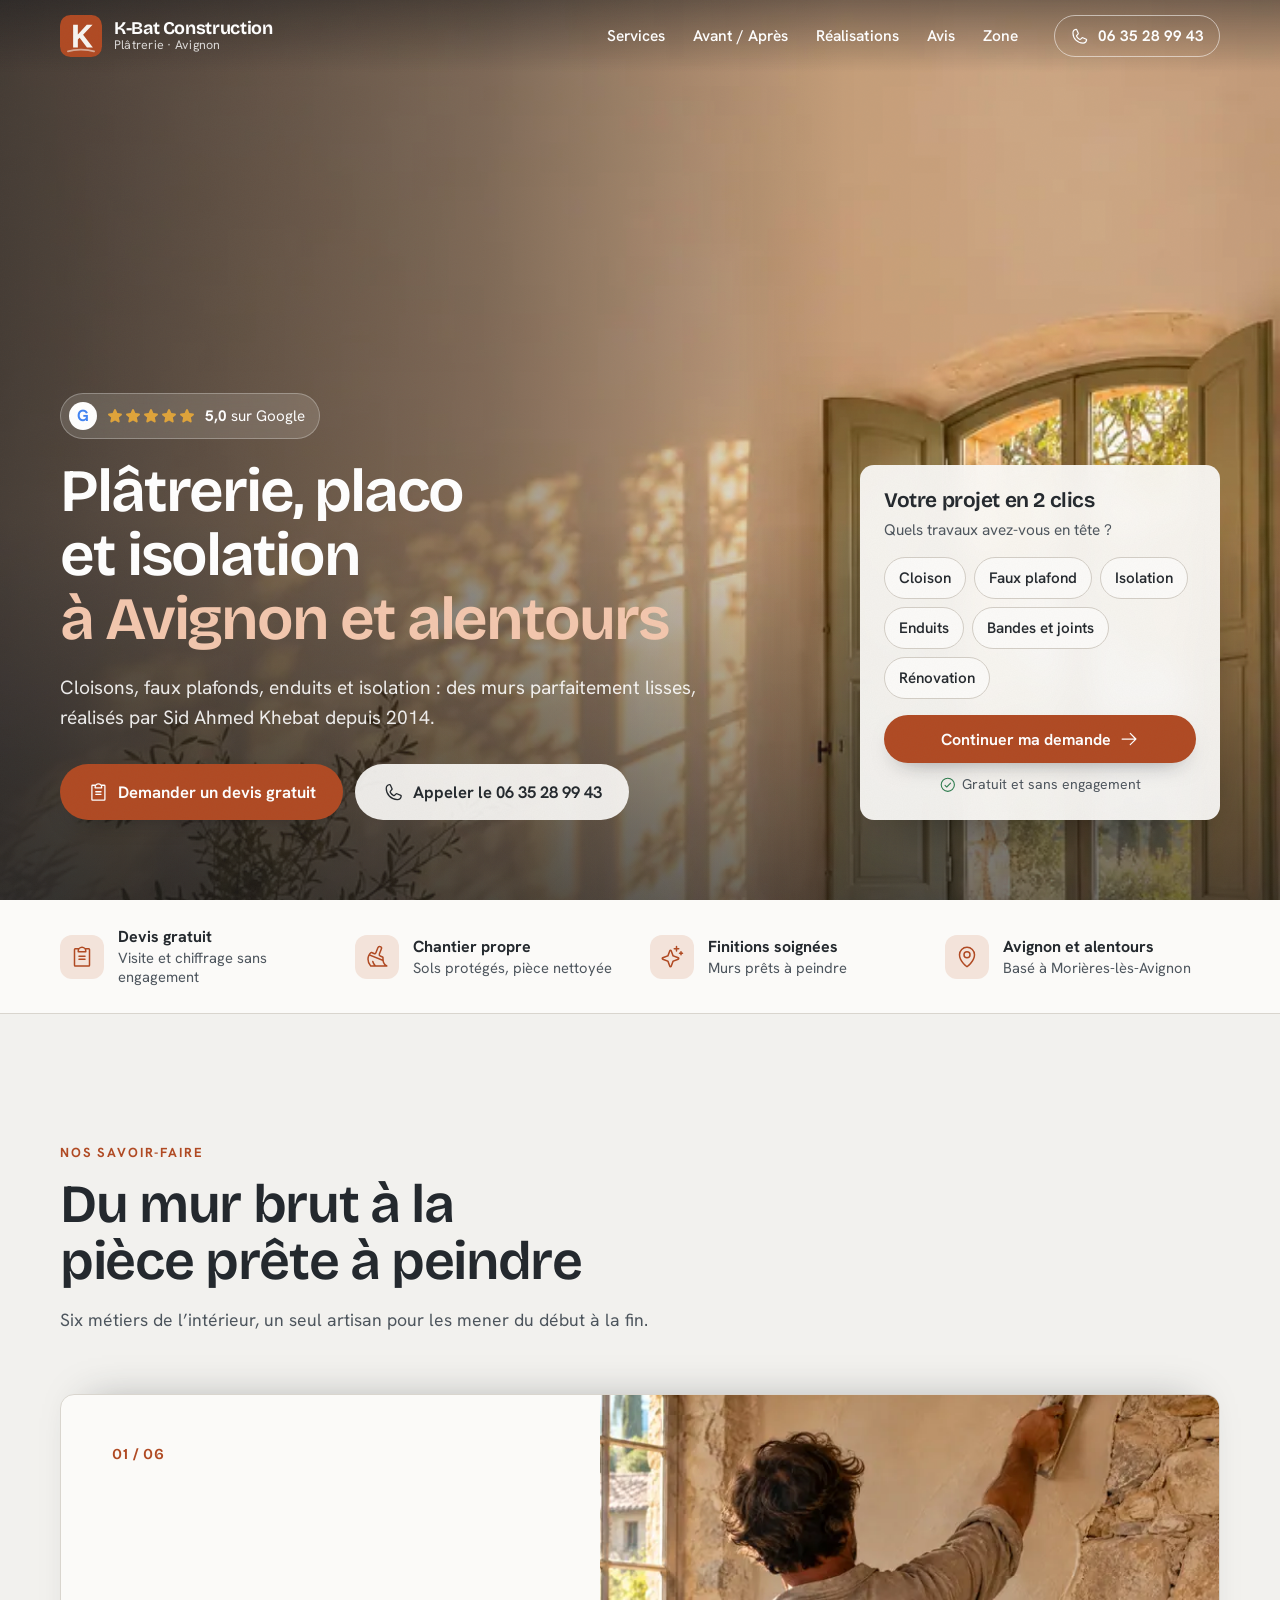
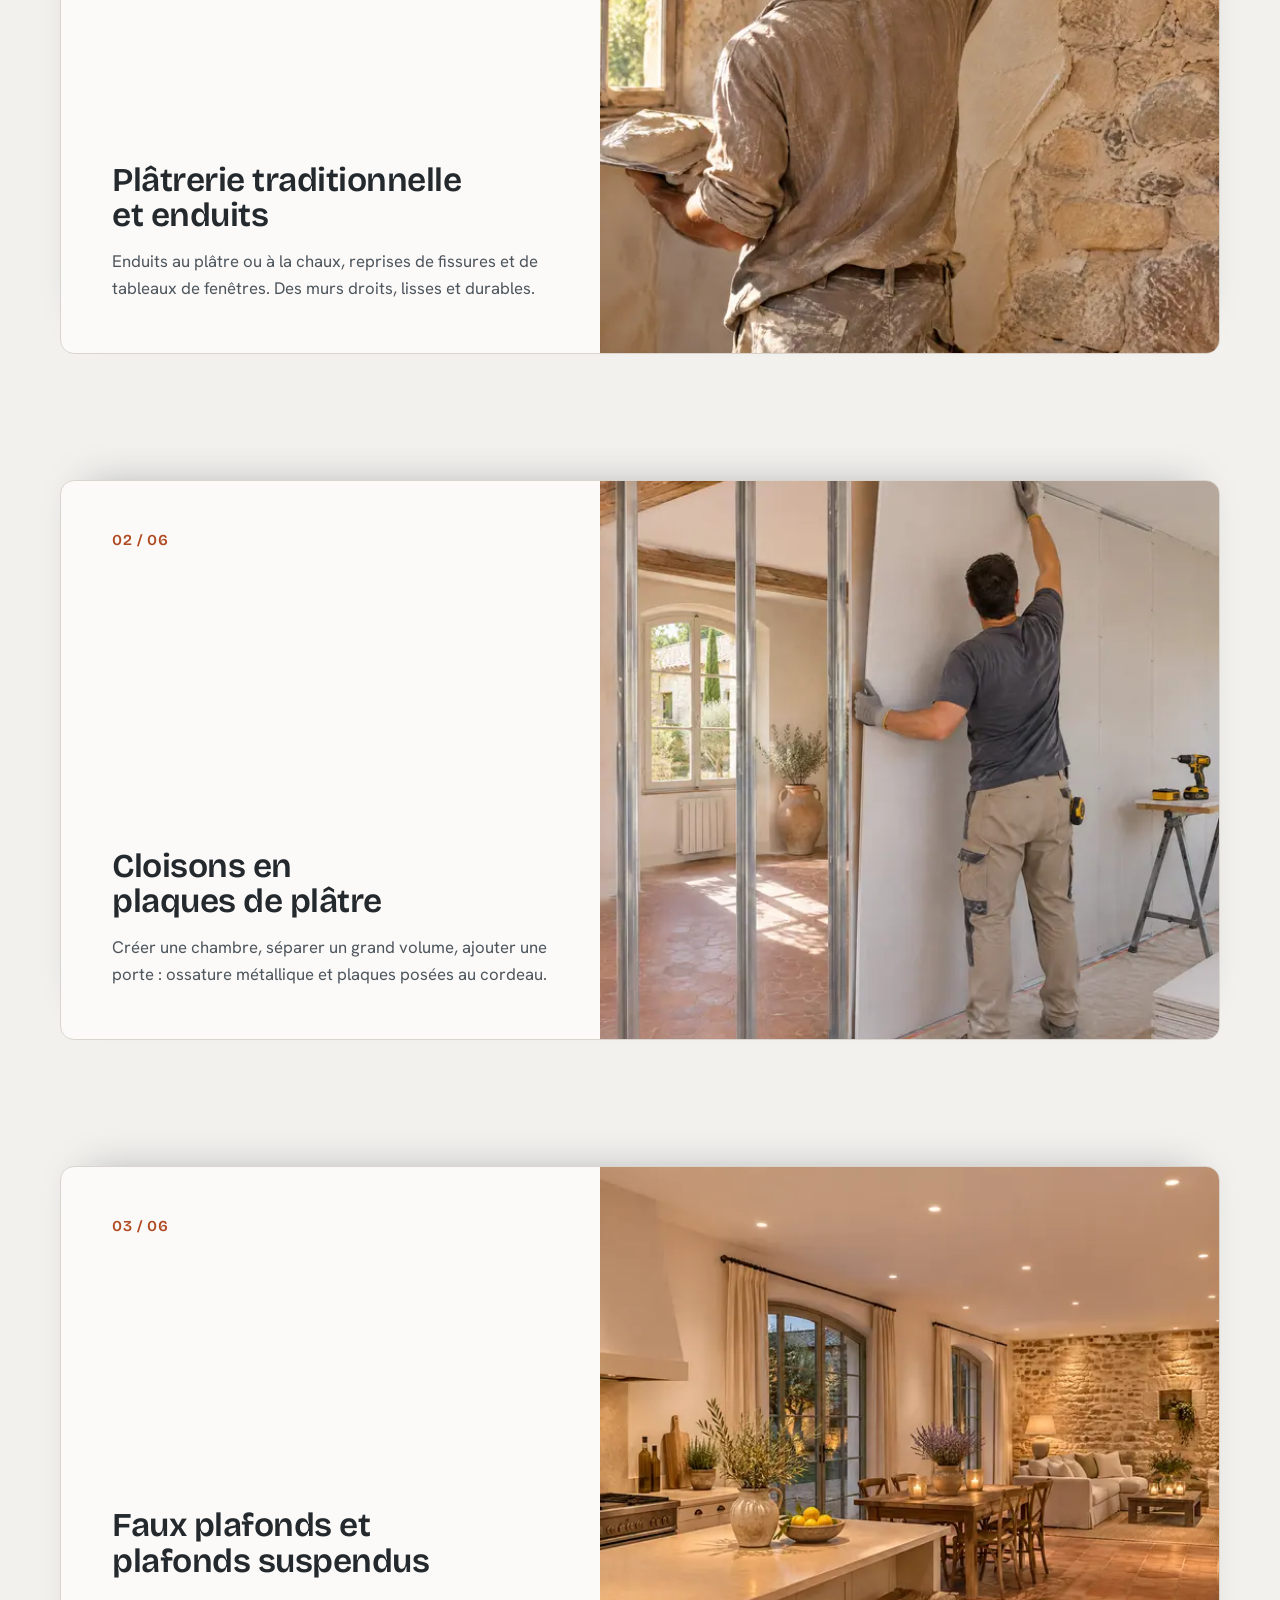
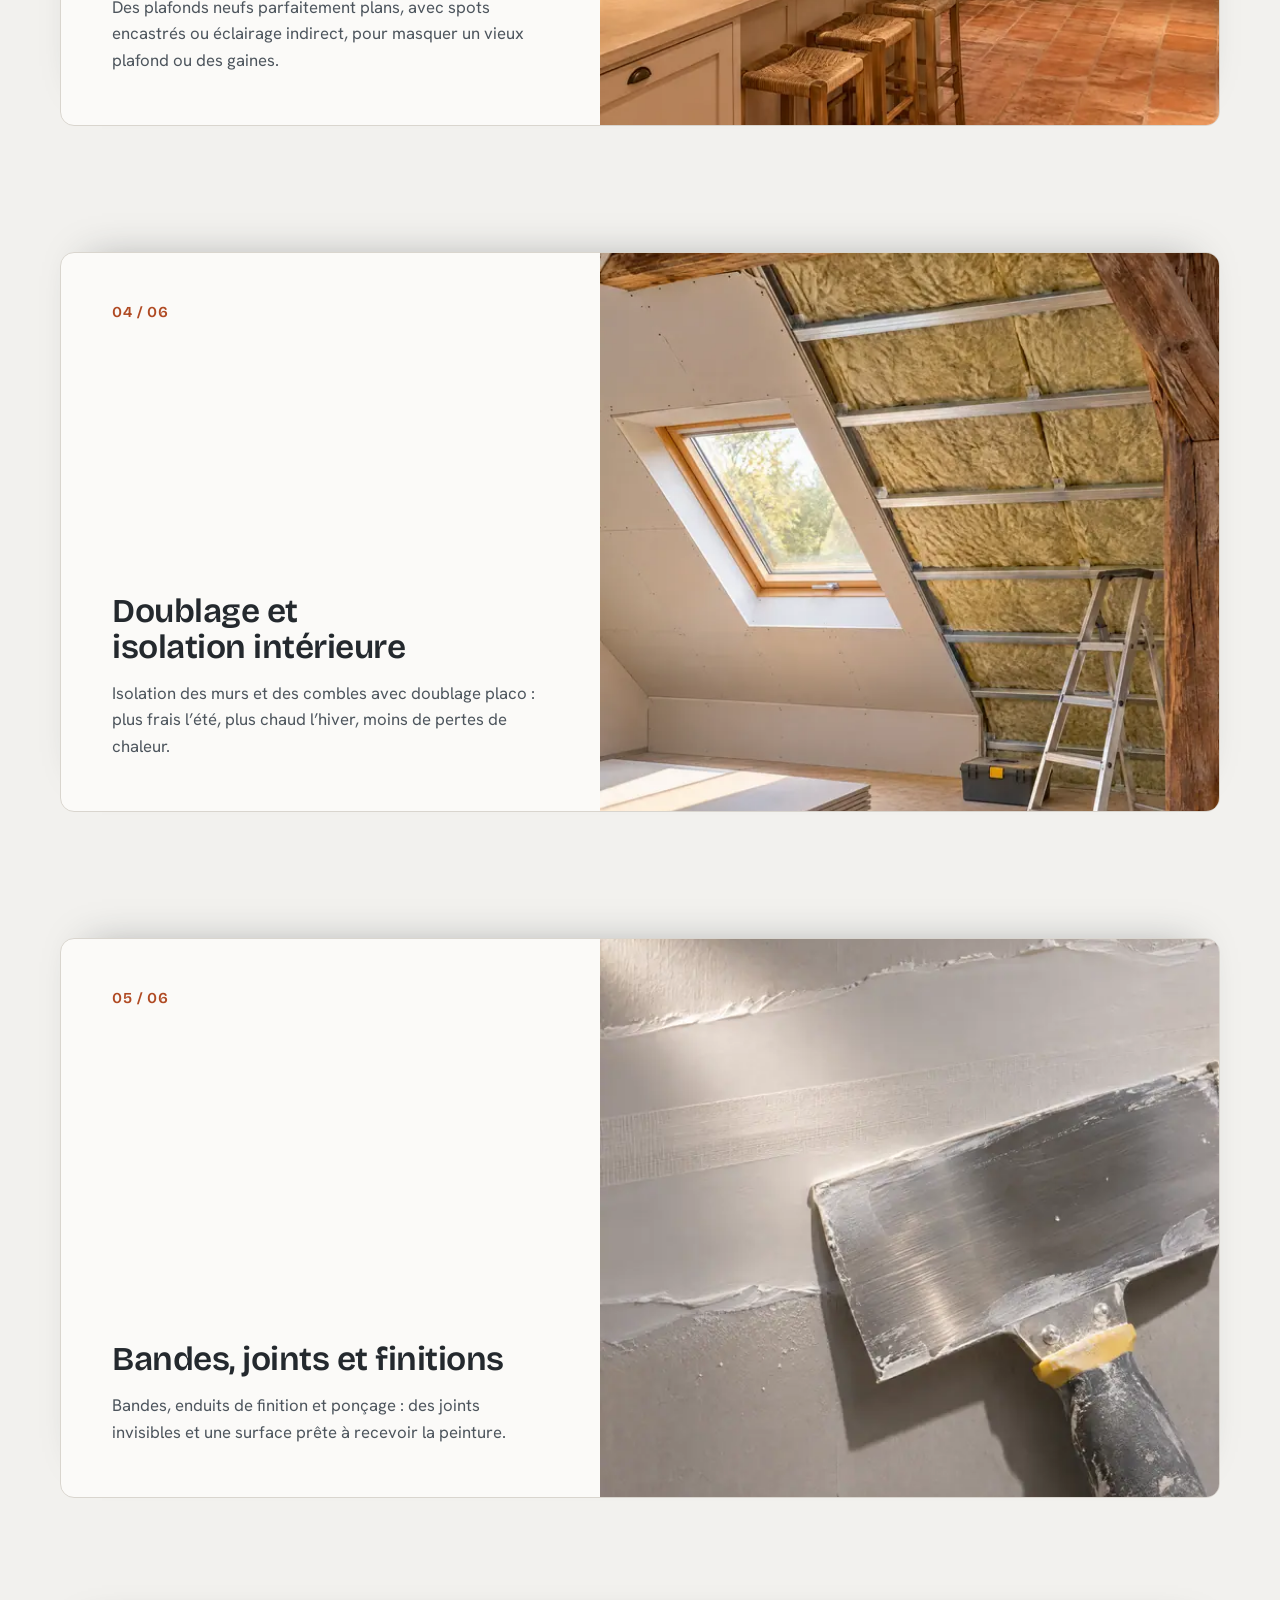
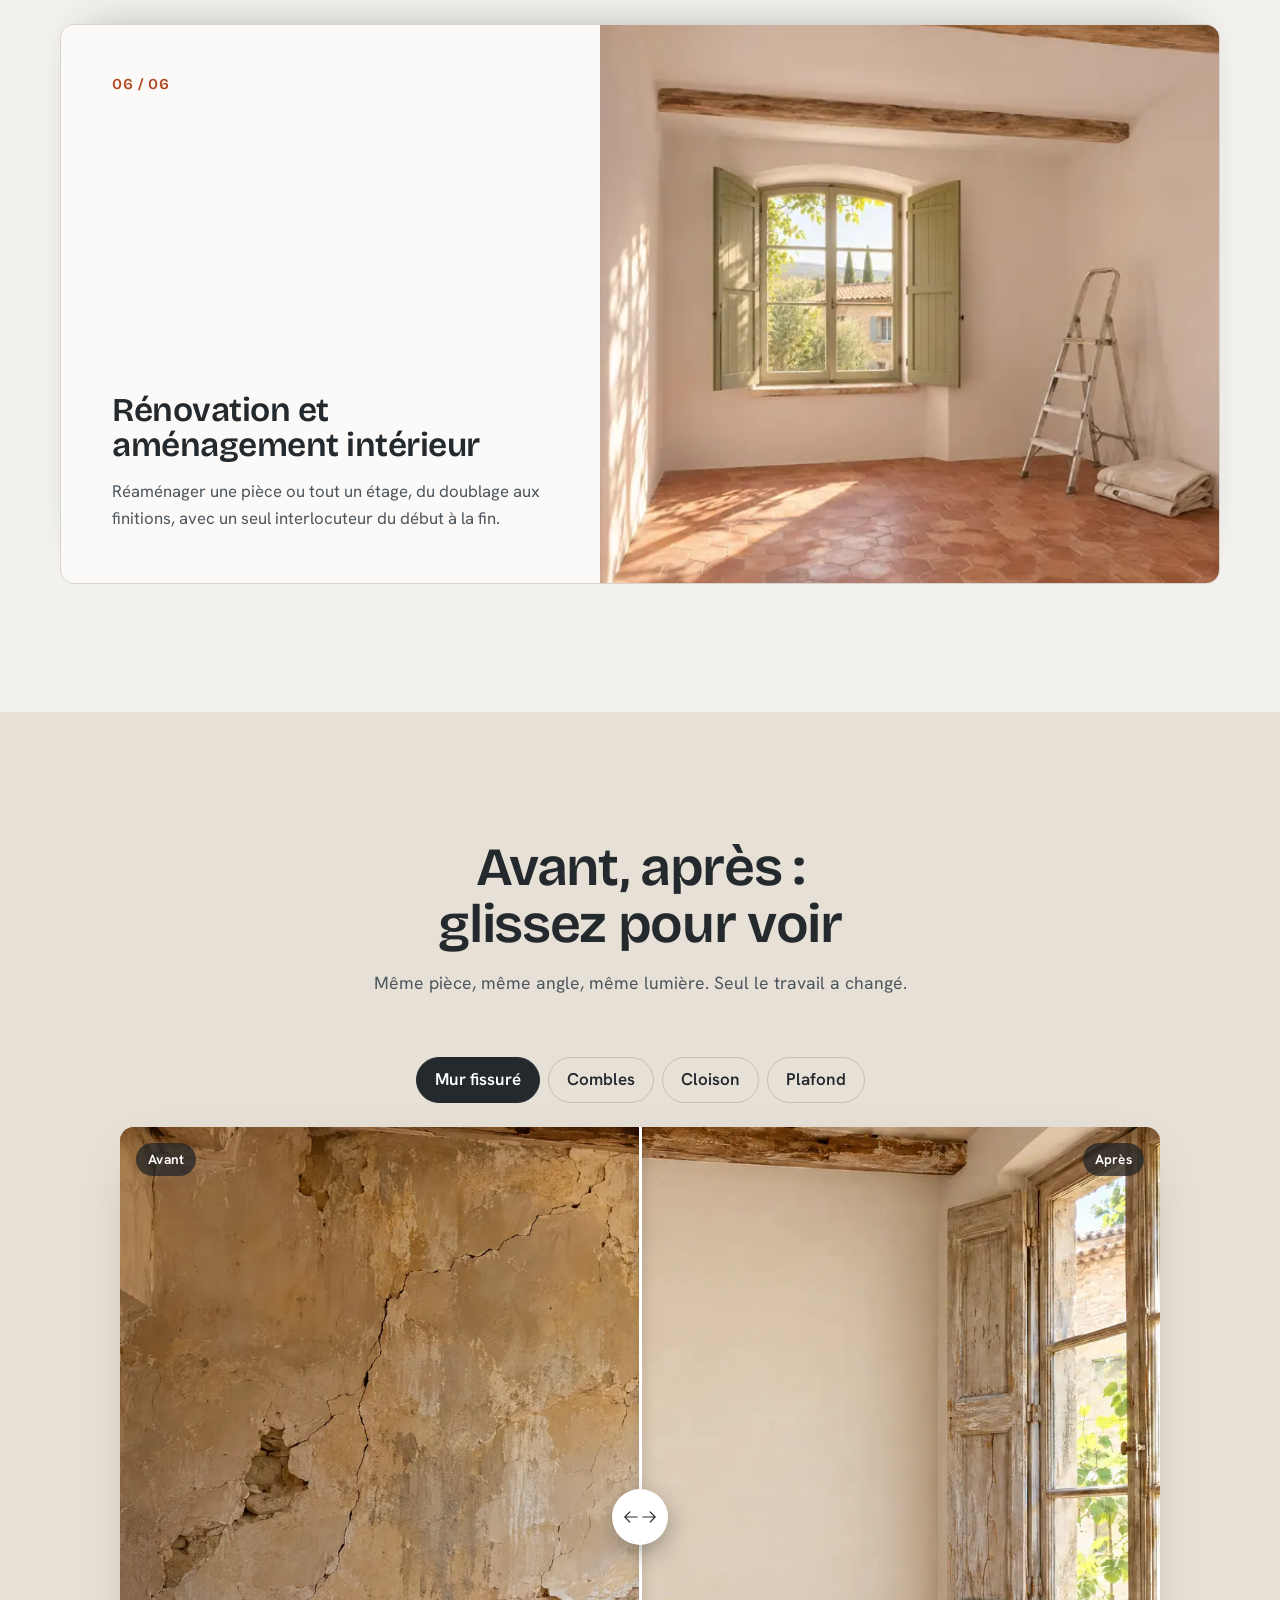
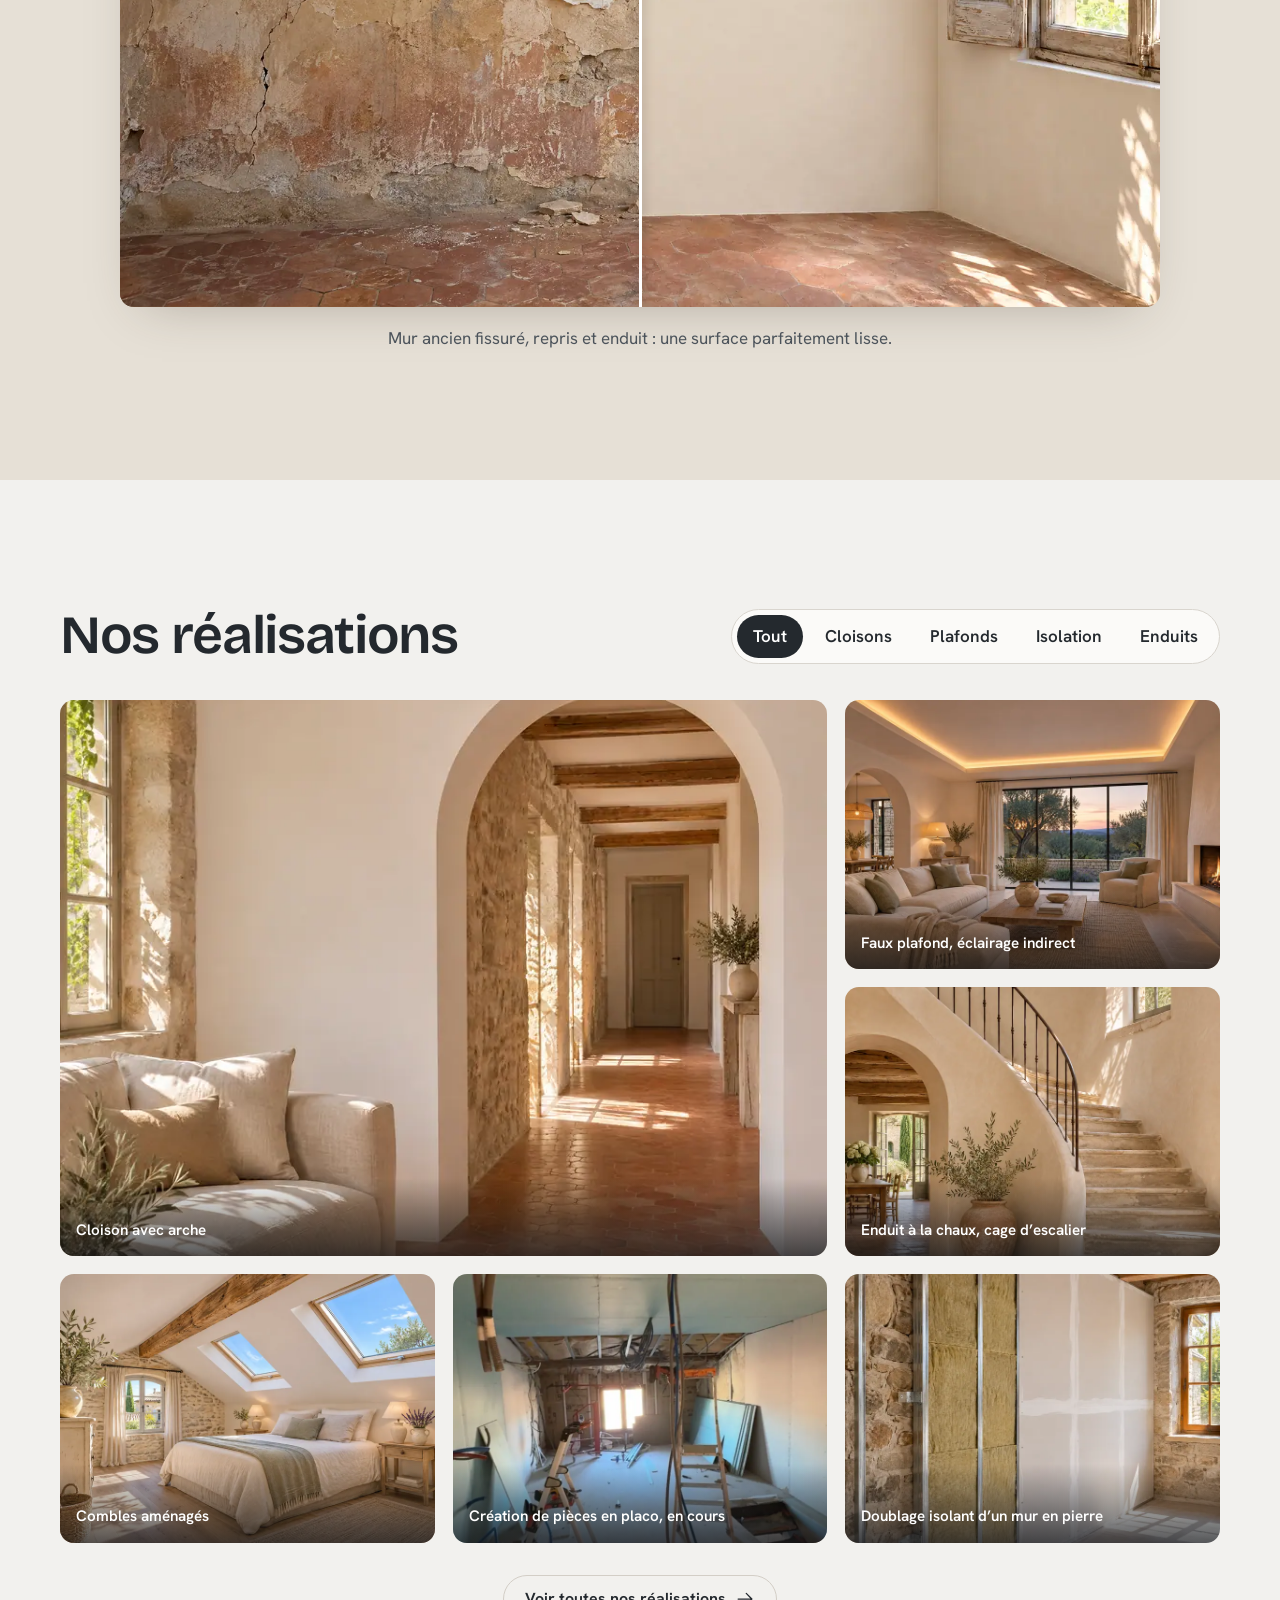
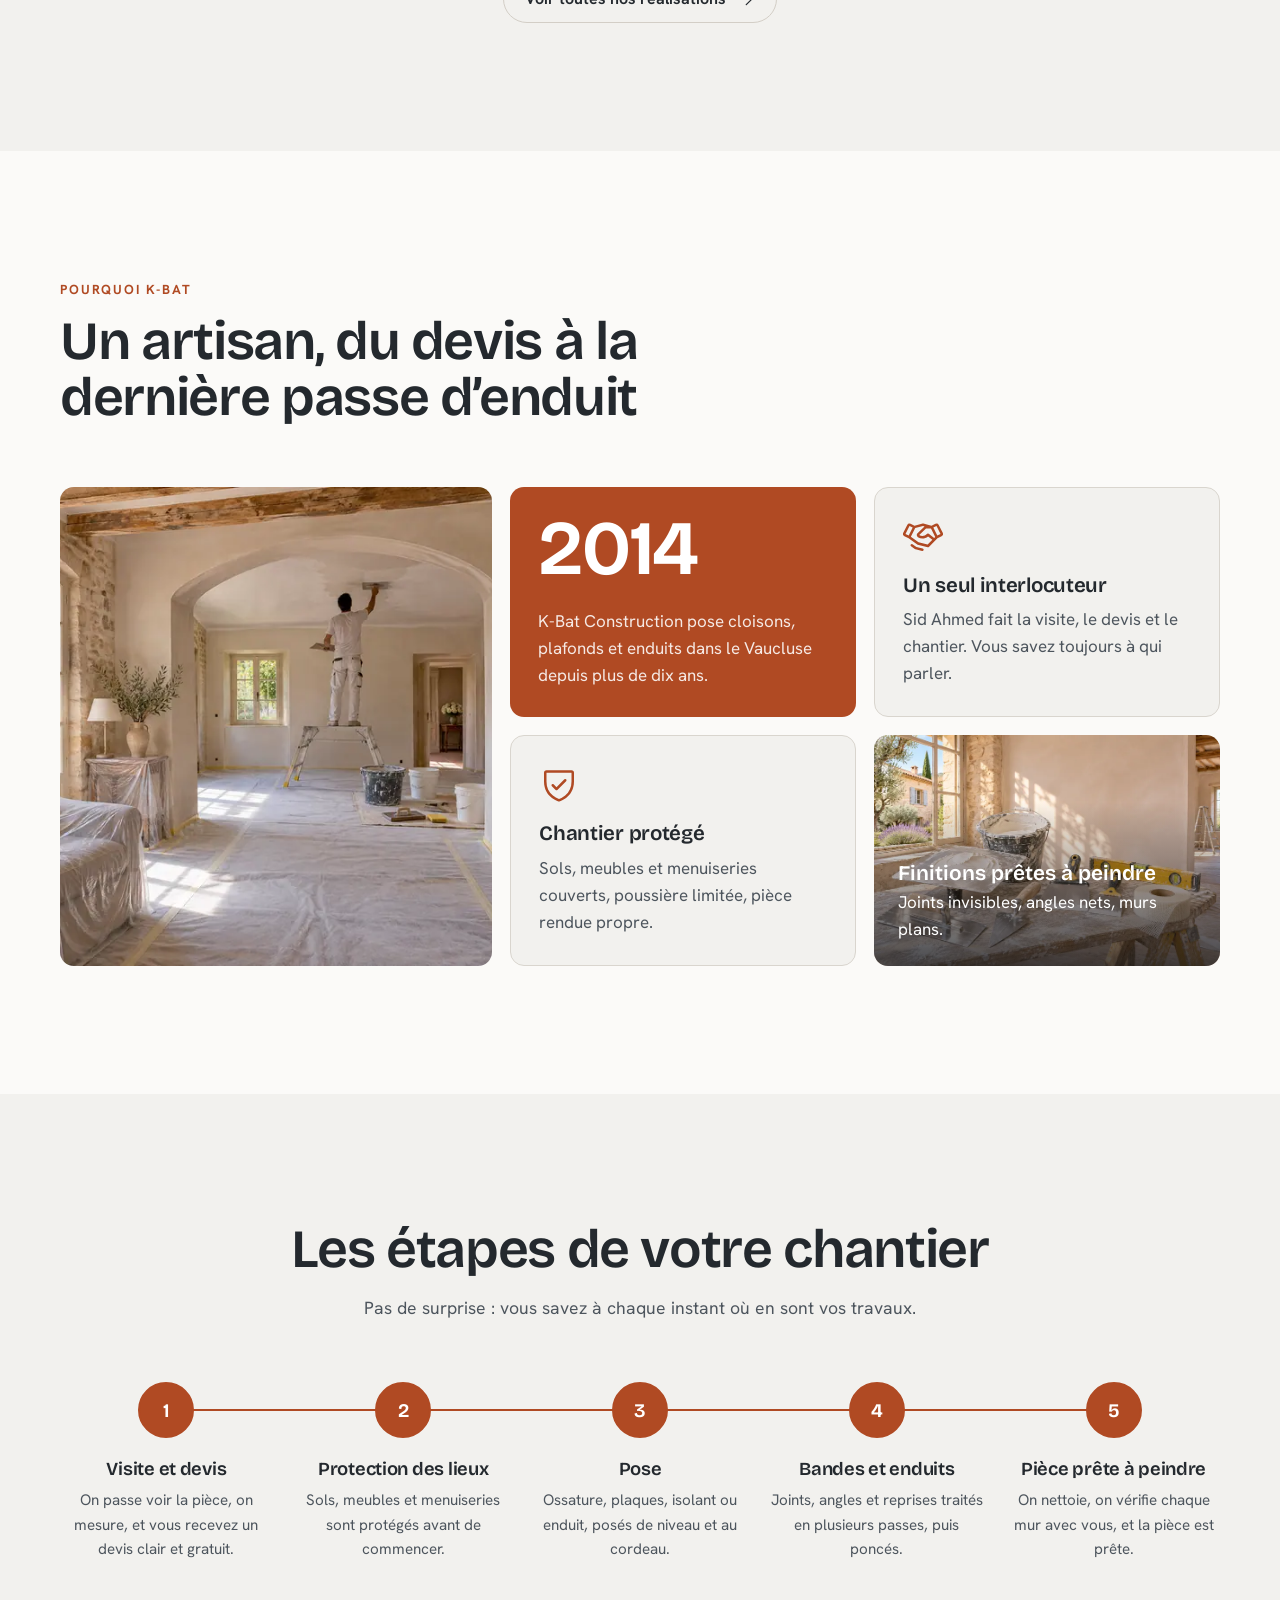
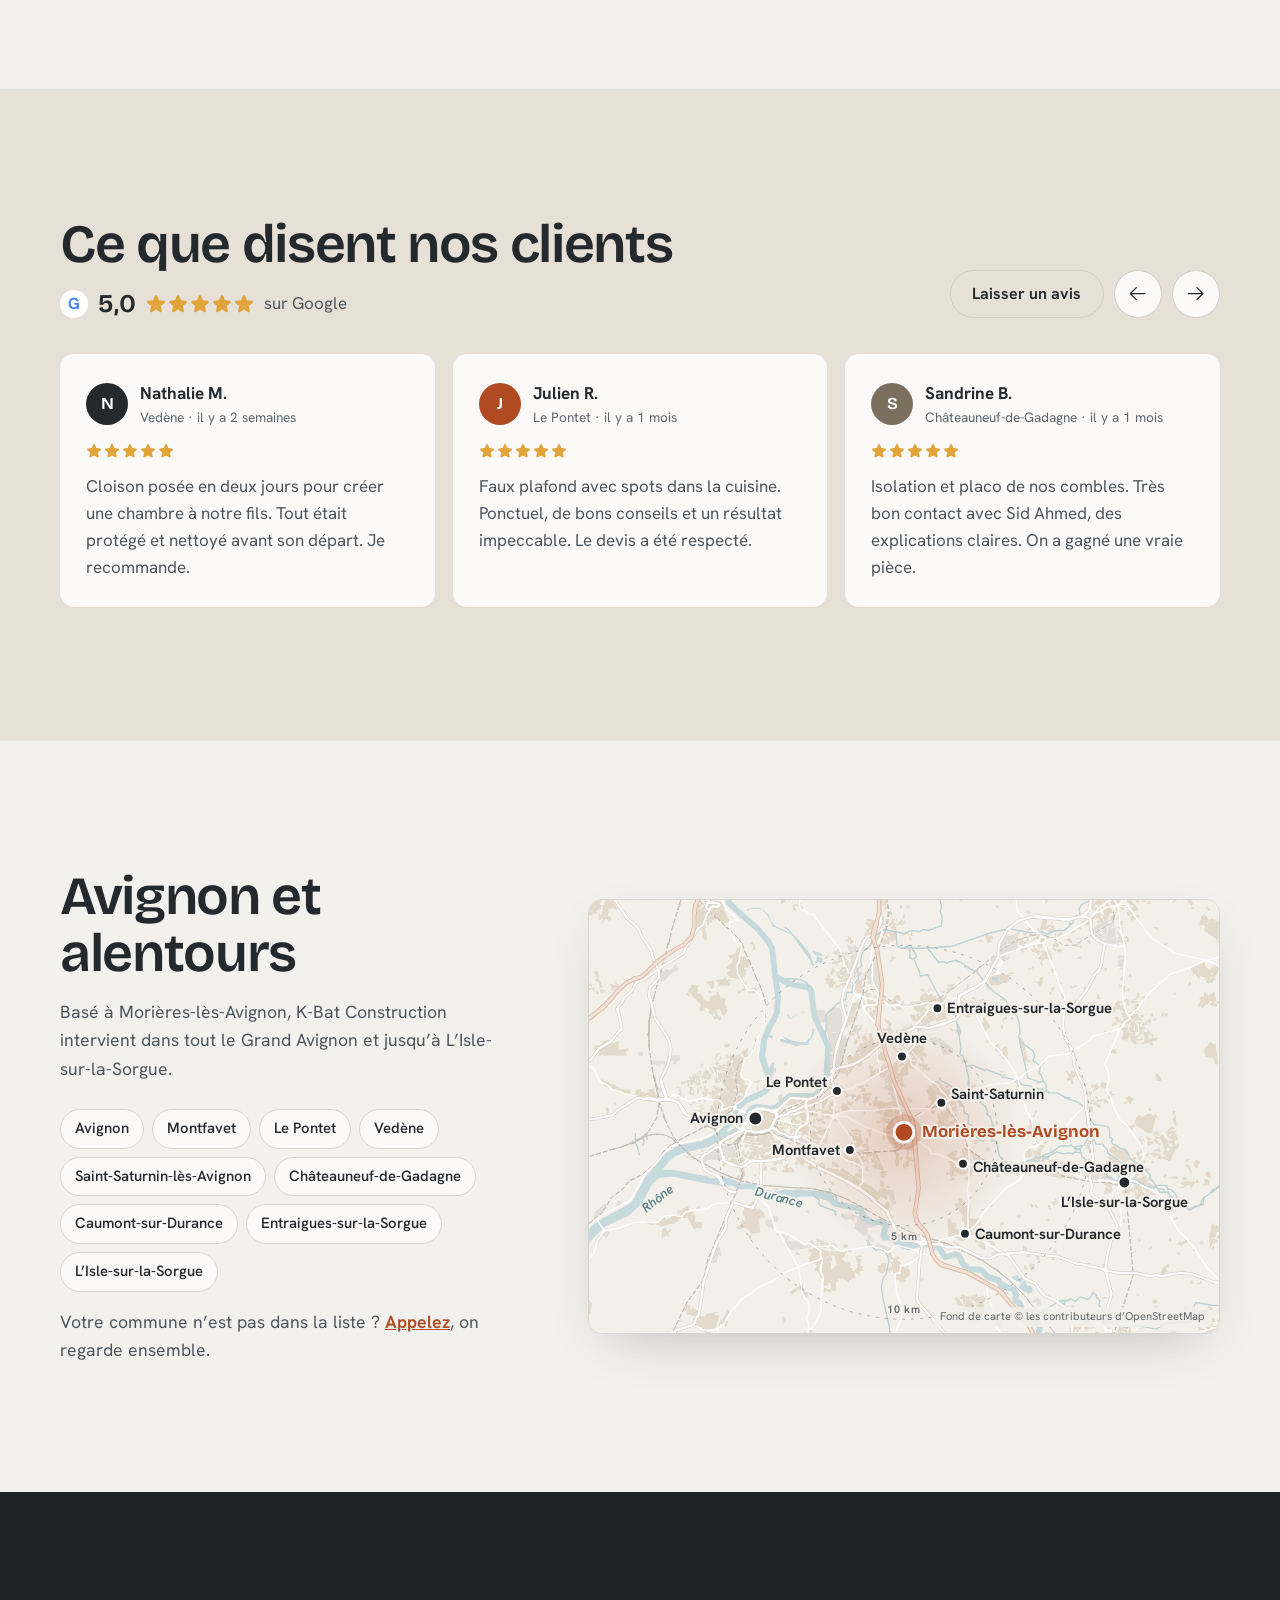
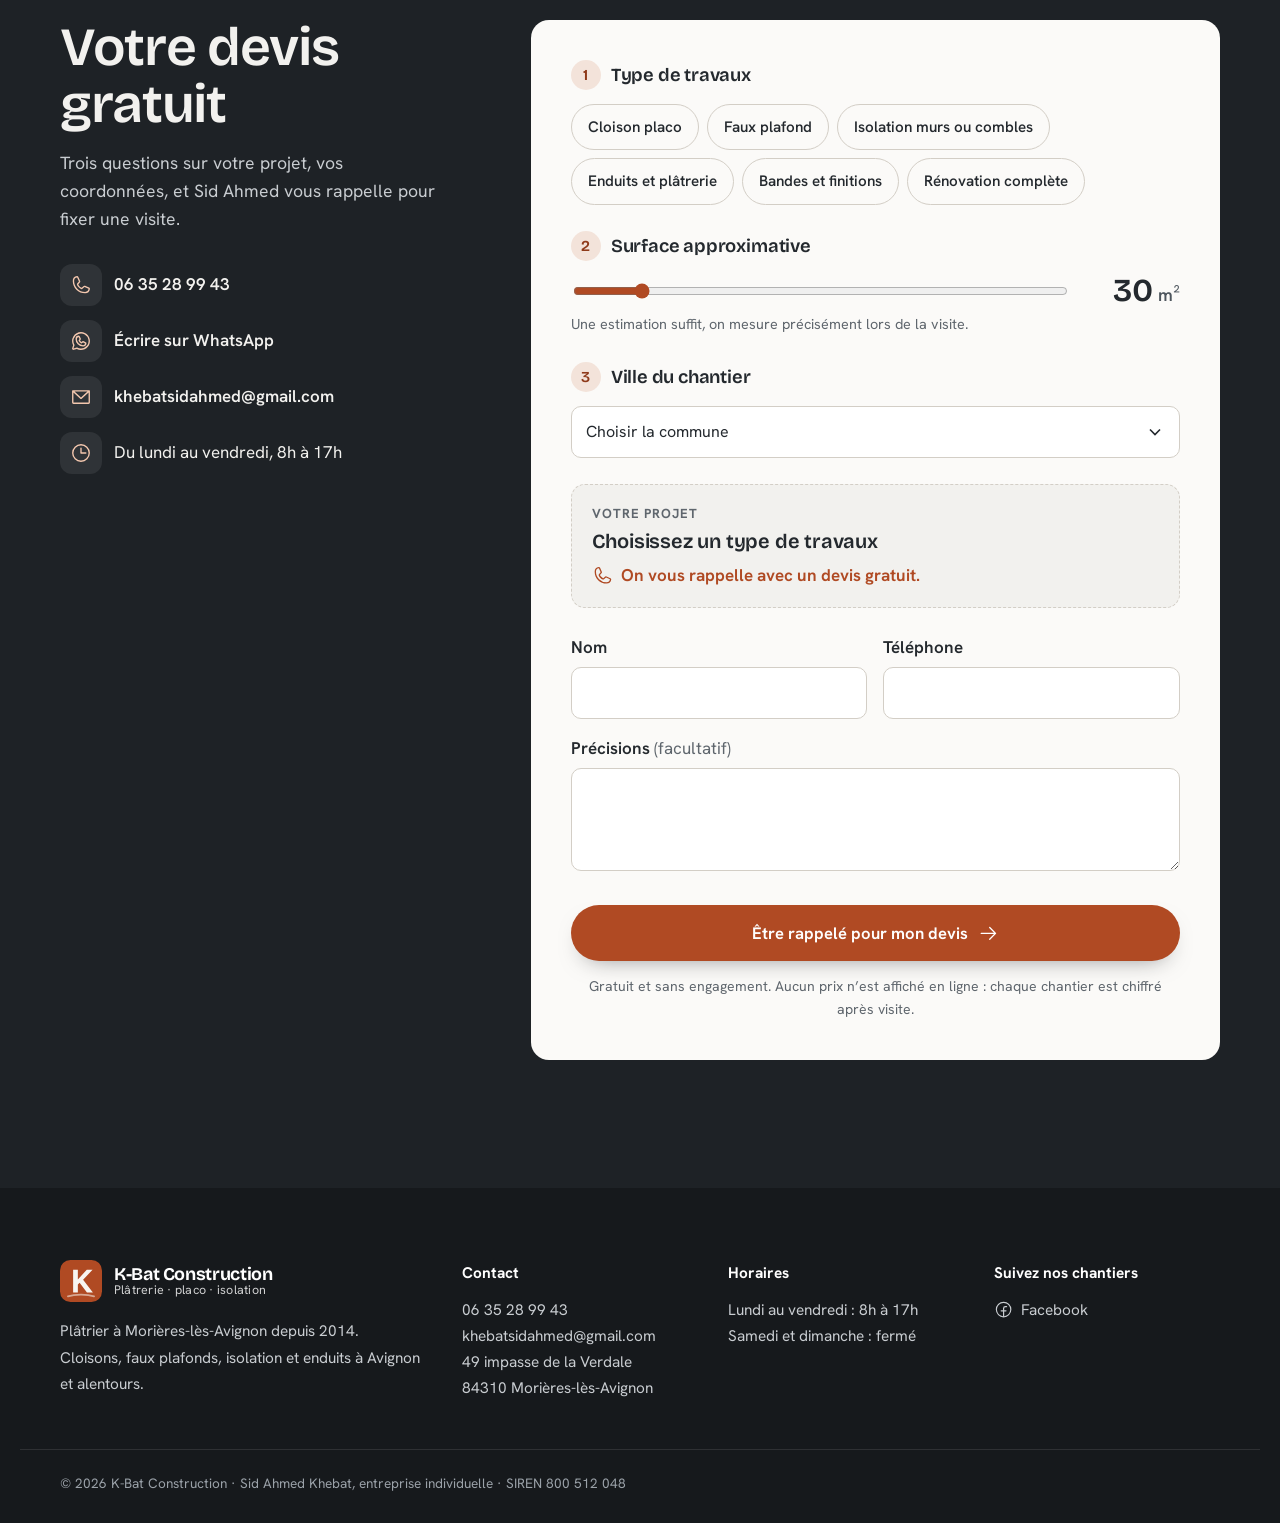
==== commit 427ff303: "Vraie carte de la zone, filtres de la galerie sans saut" ====
--- a/index.html
+++ b/index.html
@@ -20,7 +20,7 @@
 <link rel="preload" href="assets/fonts/hanken-grotesk-latin-wght-normal.woff2" as="font" type="font/woff2" crossorigin>
 <link rel="preload" as="image" media="(min-width: 768px)" href="assets/img/hero-1600.webp" imagesrcset="assets/img/hero-1600.webp 1600w, assets/img/hero-2400.webp 2400w" imagesizes="100vw">
 <link rel="preload" as="image" media="(max-width: 767px)" href="assets/img/hero-m-720.webp" imagesrcset="assets/img/hero-m-720.webp 720w, assets/img/hero-m-1080.webp 1080w" imagesizes="100vw">
-<link rel="stylesheet" href="assets/css/style.css?v=3">
+<link rel="stylesheet" href="assets/css/style.css?v=4">
 <script type="application/ld+json">
 {
   "@context": "https://schema.org",
@@ -39,7 +39,7 @@
   "sameAs": ["https://www.facebook.com/p/K-bat-construction-61570720221980/"]
 }
 </script>
-<script src="assets/js/main.js?v=3" defer></script>
+<script src="assets/js/main.js?v=4" defer></script>
 </head>
 <body>
 <a class="skip" href="#main">Aller au contenu</a>
@@ -324,35 +324,34 @@
         <title id="map-t">Morières-lès-Avignon au centre, et les communes desservies dans un rayon d’environ 12 km</title>
         <defs>
           <radialGradient id="glow"><stop offset="0" stop-color="#B04A23" stop-opacity=".22"/><stop offset="1" stop-color="#B04A23" stop-opacity="0"/></radialGradient>
-          <pattern id="dots" width="16" height="16" patternUnits="userSpaceOnUse"><circle cx="1.5" cy="1.5" r="1.1" fill="#24292E" opacity=".12"/></pattern>
         </defs>
-        <rect width="640" height="440" fill="url(#dots)"/>
-        <path class="map__river" d="M-10 120 C 60 140, 110 180, 140 230 S 170 330, 150 450" />
-        <path class="map__river map__river--s" d="M120 400 C 220 380, 300 400, 380 392 S 520 360, 650 380" />
-        <text class="map__rv" x="78" y="168" transform="rotate(52 78 168)">Rhône</text>
-        <text class="map__rv" x="470" y="392" transform="rotate(-6 470 392)">Durance</text>
+        <!-- Fond de carte réel (routes, Rhône, Durance, zones bâties) tiré d'OpenStreetMap, échelle 19 px = 1 km -->
+        <image href="assets/img/carte-zone.svg" width="640" height="440"/>
         <circle cx="320" cy="236" r="190" class="map__ring"/>
         <circle cx="320" cy="236" r="95" class="map__ring"/>
-        <text class="map__km" x="320" y="133">5 km</text>
-        <text class="map__km" x="320" y="38">10 km</text>
+        <text class="map__km" x="320" y="345">5 km</text>
+        <text class="map__km" x="320" y="420">10 km</text>
         <circle cx="320" cy="236" r="120" fill="url(#glow)"/>
+        <text class="map__rv" x="58" y="318" transform="rotate(-38 58 318)">Rhône</text>
+        <text class="map__rv" x="168" y="300" transform="rotate(15 168 300)">Durance</text>
         <g class="map__towns">
-          <g style="--i:1"><circle cx="172" cy="245" r="7"/><text x="172" y="270" text-anchor="middle">Avignon</text></g>
-          <g style="--i:2"><circle cx="256" cy="219" r="5"/><text x="248" y="206" text-anchor="end">Le Pontet</text></g>
-          <g style="--i:3"><circle cx="272" cy="278" r="5"/><text x="262" y="300" text-anchor="end">Montfavet</text></g>
-          <g style="--i:4"><circle cx="321" cy="186" r="5"/><text x="321" y="172" text-anchor="middle">Vedène</text></g>
-          <g style="--i:5"><circle cx="356" cy="130" r="5"/><text x="366" y="126">Entraigues-sur-la-Sorgue</text></g>
-          <g style="--i:6"><circle cx="355" cy="232" r="5"/><text x="366" y="228">Saint-Saturnin</text></g>
-          <g style="--i:7"><circle cx="380" cy="292" r="5"/><text x="392" y="296">Châteauneuf-de-Gadagne</text></g>
-          <g style="--i:8"><circle cx="387" cy="365" r="5"/><text x="399" y="369">Caumont-sur-Durance</text></g>
-          <g style="--i:9"><circle cx="546" cy="309" r="6"/><text x="546" y="334" text-anchor="middle">L’Isle-sur-la-Sorgue</text></g>
+          <g style="--i:1"><circle cx="169" cy="222" r="7"/><text x="156" y="227" text-anchor="end">Avignon</text></g>
+          <g style="--i:2"><circle cx="252" cy="194" r="5"/><text x="242" y="190" text-anchor="end">Le Pontet</text></g>
+          <g style="--i:3"><circle cx="265" cy="254" r="5"/><text x="255" y="259" text-anchor="end">Montfavet</text></g>
+          <g style="--i:4"><circle cx="318" cy="159" r="5"/><text x="318" y="145" text-anchor="middle">Vedène</text></g>
+          <g style="--i:5"><circle cx="354" cy="110" r="5"/><text x="364" y="115">Entraigues-sur-la-Sorgue</text></g>
+          <g style="--i:6"><circle cx="358" cy="206" r="5"/><text x="368" y="202">Saint-Saturnin</text></g>
+          <g style="--i:7"><circle cx="380" cy="268" r="5"/><text x="390" y="276">Châteauneuf-de-Gadagne</text></g>
+          <g style="--i:8"><circle cx="382" cy="339" r="5"/><text x="392" y="344">Caumont-sur-Durance</text></g>
+          <g style="--i:9"><circle cx="544" cy="287" r="6"/><text x="544" y="312" text-anchor="middle">L’Isle-sur-la-Sorgue</text></g>
         </g>
         <g class="map__home">
           <circle cx="320" cy="236" r="18" class="map__pulse"/>
           <circle cx="320" cy="236" r="10" fill="#B04A23" stroke="#F7F5F1" stroke-width="3"/>
-          <text x="320" y="264" text-anchor="middle" class="map__homet">Morières-lès-Avignon</text>
+          <text x="338" y="241" class="map__homet">Morières-lès-Avignon</text>
         </g>
       </svg>
+      <figcaption class="map__src">Fond de carte © les contributeurs d’OpenStreetMap</figcaption>
     </figure>
   </div>
 </section>
--- a/assets/css/style.css
+++ b/assets/css/style.css
@@ -205,10 +205,10 @@
 .filters button:hover{background:var(--stone)}
 .filters button.is-on{background:var(--slate);color:#fff}
 .grid{display:grid;grid-template-columns:repeat(3,minmax(0,1fr));grid-auto-rows:clamp(170px,21vw,290px);grid-auto-flow:dense;gap:18px}
-.grid li{transition:opacity .4s var(--ease),transform .4s var(--ease)}
+.grid{transition:opacity .2s}
+.grid.is-swap{opacity:0}
 .grid li.is-big{grid-column:span 2;grid-row:span 2}
 .grid li.is-big.is-right{grid-column:2 / span 2}
-.grid li.is-out{opacity:0;transform:scale(.97)}
 .grid li[hidden]{display:none}
 .grid figure{margin:0;position:relative;height:100%;border-radius:var(--r);overflow:hidden;background:var(--stone)}
 .grid img{width:100%;height:100%;object-fit:cover;transition:transform 1s var(--ease)}
@@ -280,16 +280,16 @@
 .towns li{padding:7px 14px;border-radius:999px;background:var(--paper);border:1px solid var(--line);font-size:.93rem;font-weight:550}
 .zone__note{margin-top:22px;color:var(--slate-2)}
 .zone__note a{color:var(--terra);font-weight:650}
-.map{margin:0;background:var(--paper);border:1px solid var(--line);border-radius:var(--r);padding:clamp(8px,2vw,20px);box-shadow:var(--shadow)}
-.map svg{width:100%;height:auto;overflow:visible}
-.map__river{fill:none;stroke:#BFD3D6;stroke-width:10;stroke-linecap:round;opacity:.8}
-.map__river--s{stroke-width:7}
-.map__rv{font:italic 500 13px "Hanken";fill:#6E9196}
-.map__ring{fill:none;stroke:var(--slate);stroke-opacity:.2;stroke-dasharray:3 6}
+.map{position:relative;margin:0;background:#F3F0EA;border:1px solid var(--line);border-radius:var(--r);overflow:hidden;box-shadow:var(--shadow)}
+.map svg{display:block;width:100%;height:auto}
+.map text{paint-order:stroke;stroke:#F3F0EA;stroke-width:4px;stroke-linejoin:round}
+.map__rv{font:italic 600 13px "Hanken";fill:#5E8489}
+.map__ring{fill:none;stroke:var(--slate);stroke-opacity:.35;stroke-dasharray:3 6}
 .map__km{font:600 11px "Hanken";fill:var(--slate-3);text-anchor:middle;letter-spacing:.06em}
-.map__towns circle{fill:var(--slate)}
-.map__towns text{font:600 15px "Hanken";fill:var(--slate)}
+.map__towns circle{fill:var(--slate);stroke:#fff;stroke-width:2}
+.map__towns text{font:650 15px "Hanken";fill:var(--slate)}
 .map__homet{font:700 17px "Bricolage";fill:var(--terra)}
+.map__src{position:absolute;right:8px;bottom:6px;font-size:.7rem;color:var(--slate-3);background:rgba(243,240,234,.85);padding:1px 6px;border-radius:4px}
 @media (prefers-reduced-motion:no-preference){
   .js .map__towns g{opacity:0;transform:translateY(6px);transition:opacity .6s var(--ease),transform .6s var(--ease);transition-delay:calc(var(--i) * 70ms)}
   .js .map.is-in .map__towns g{opacity:1;transform:none}
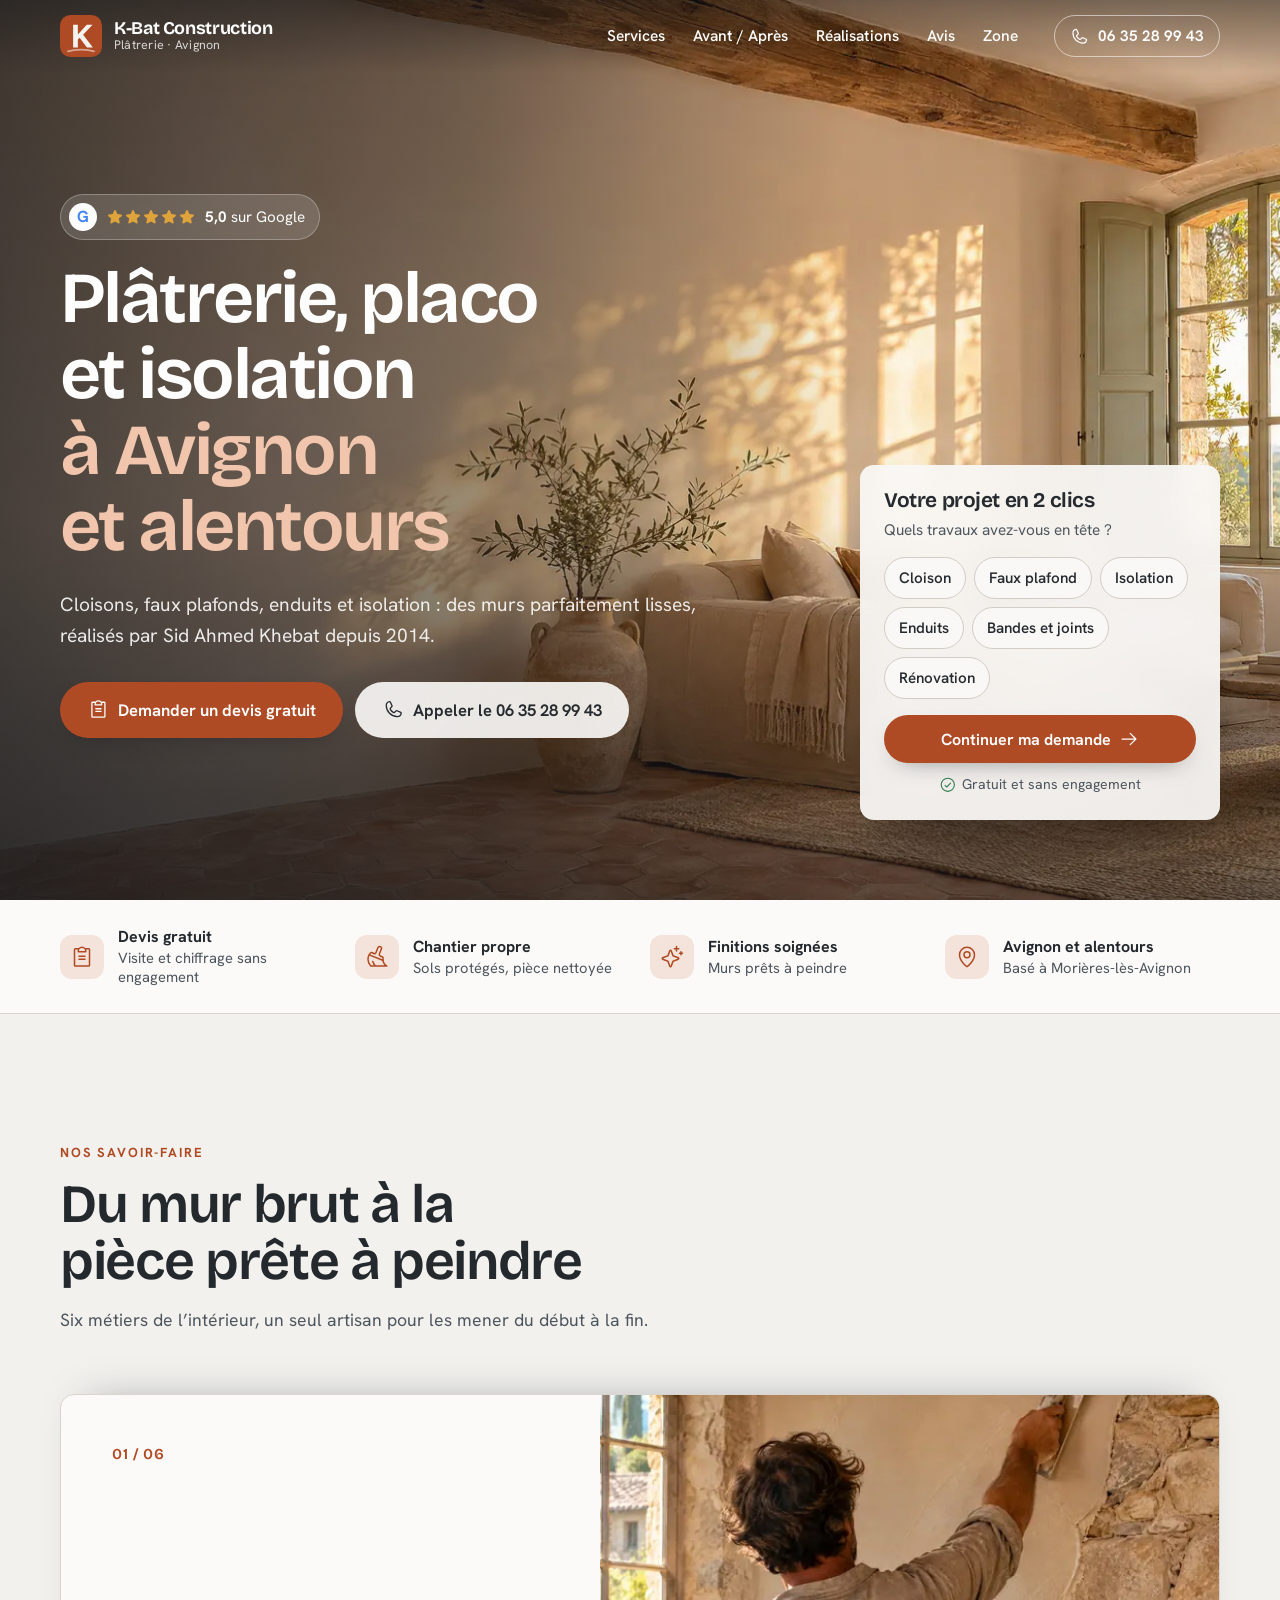
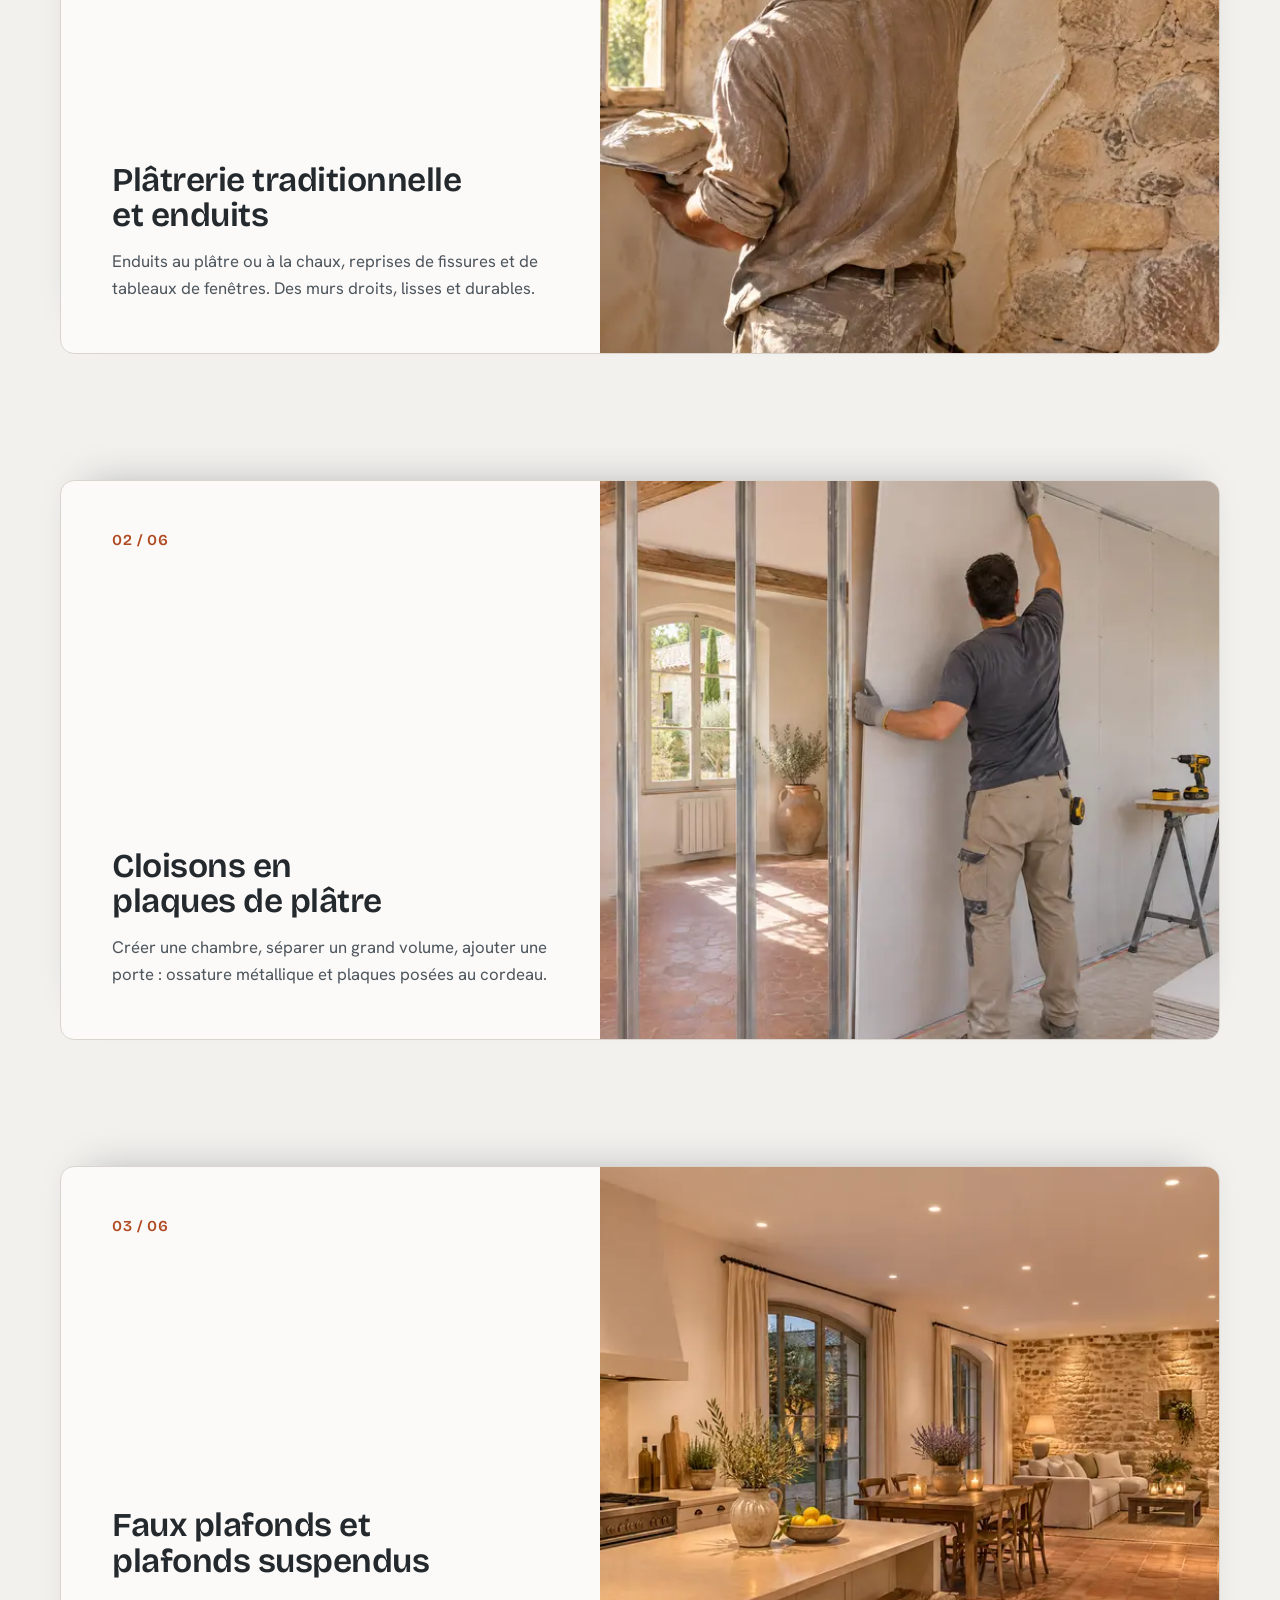
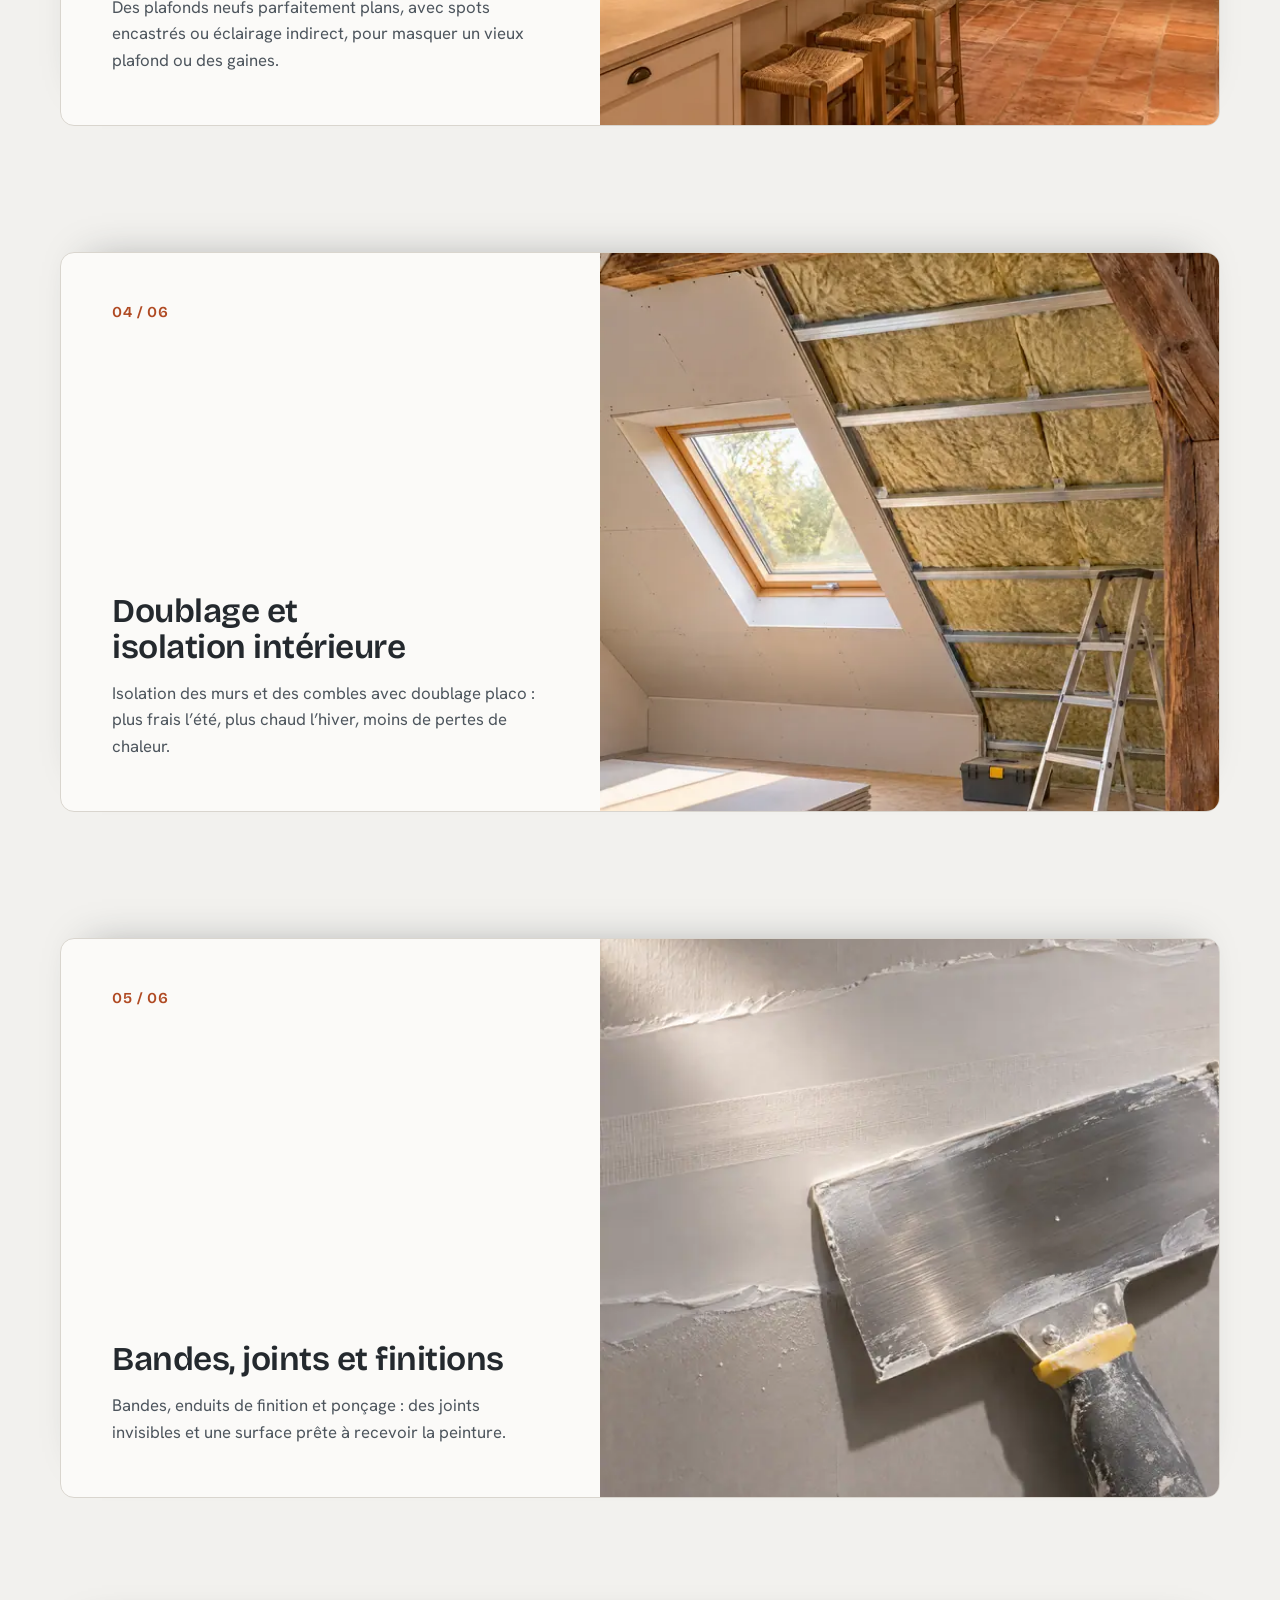
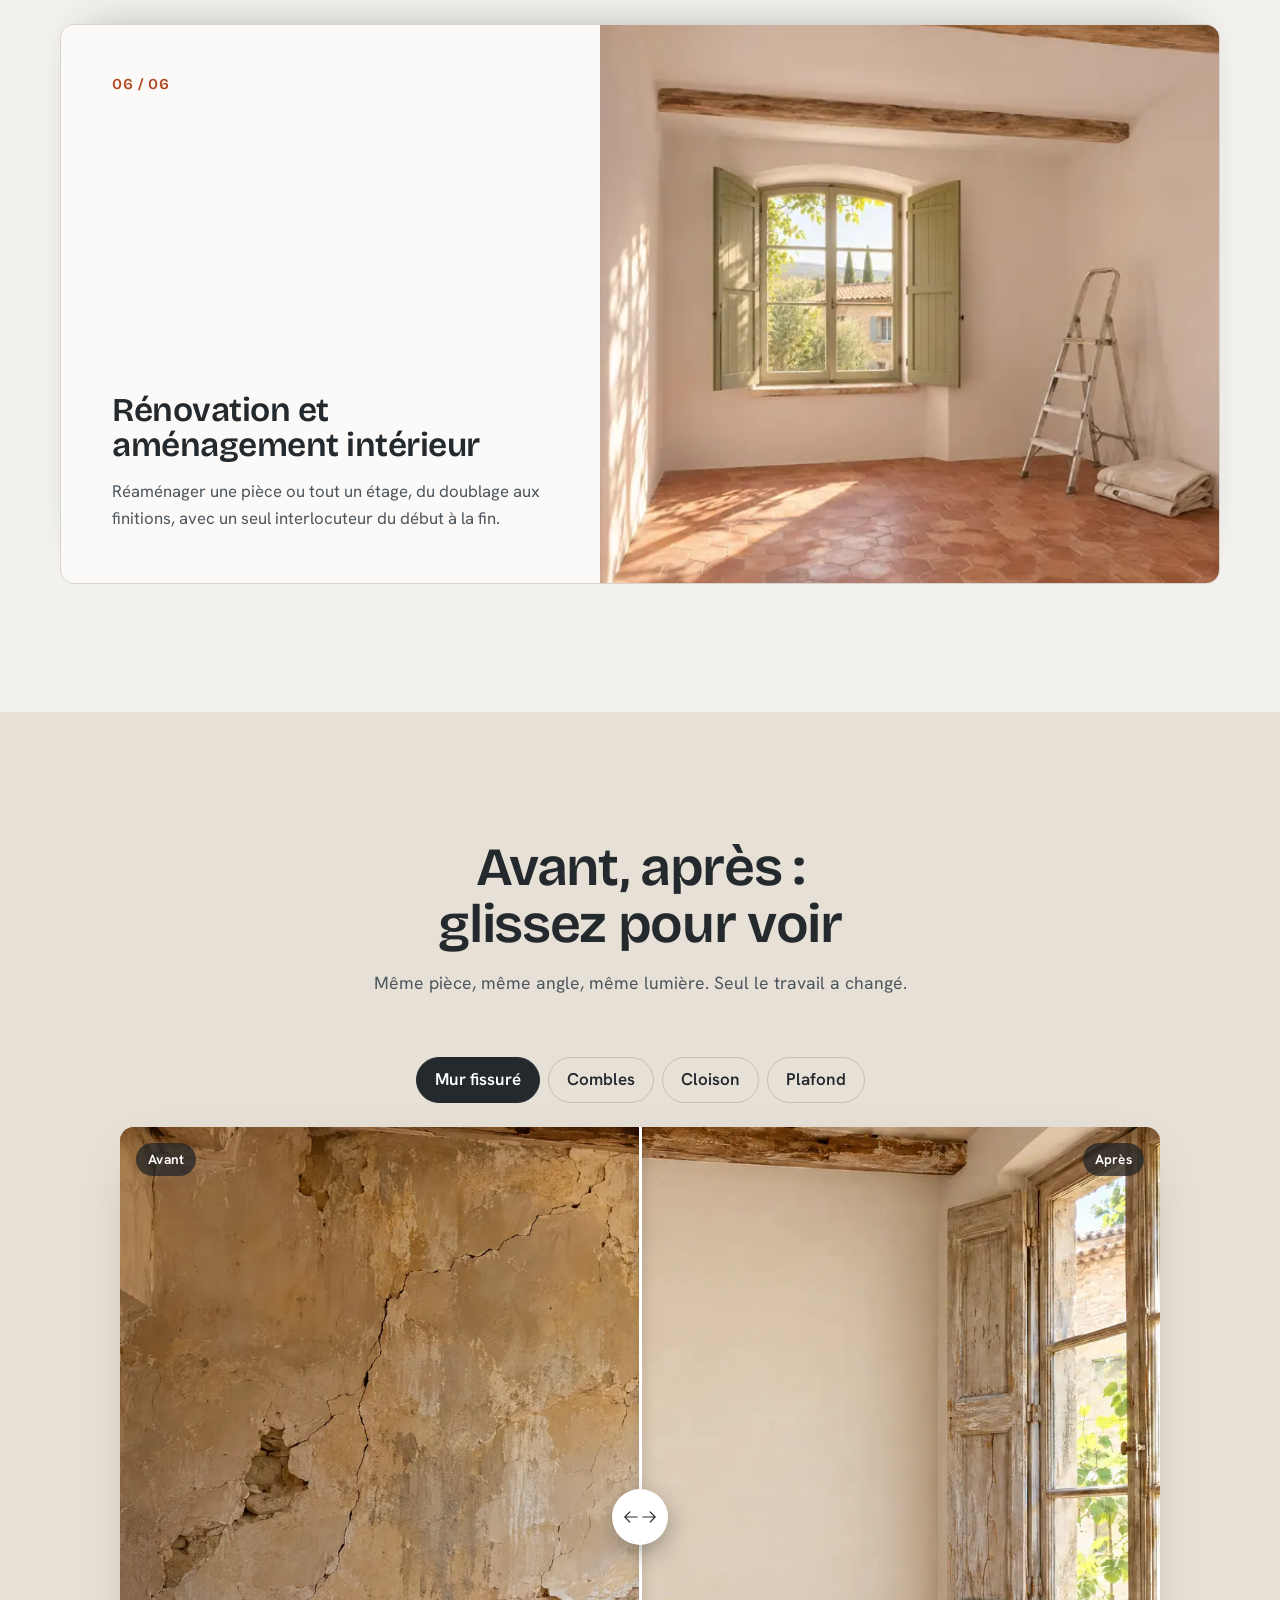
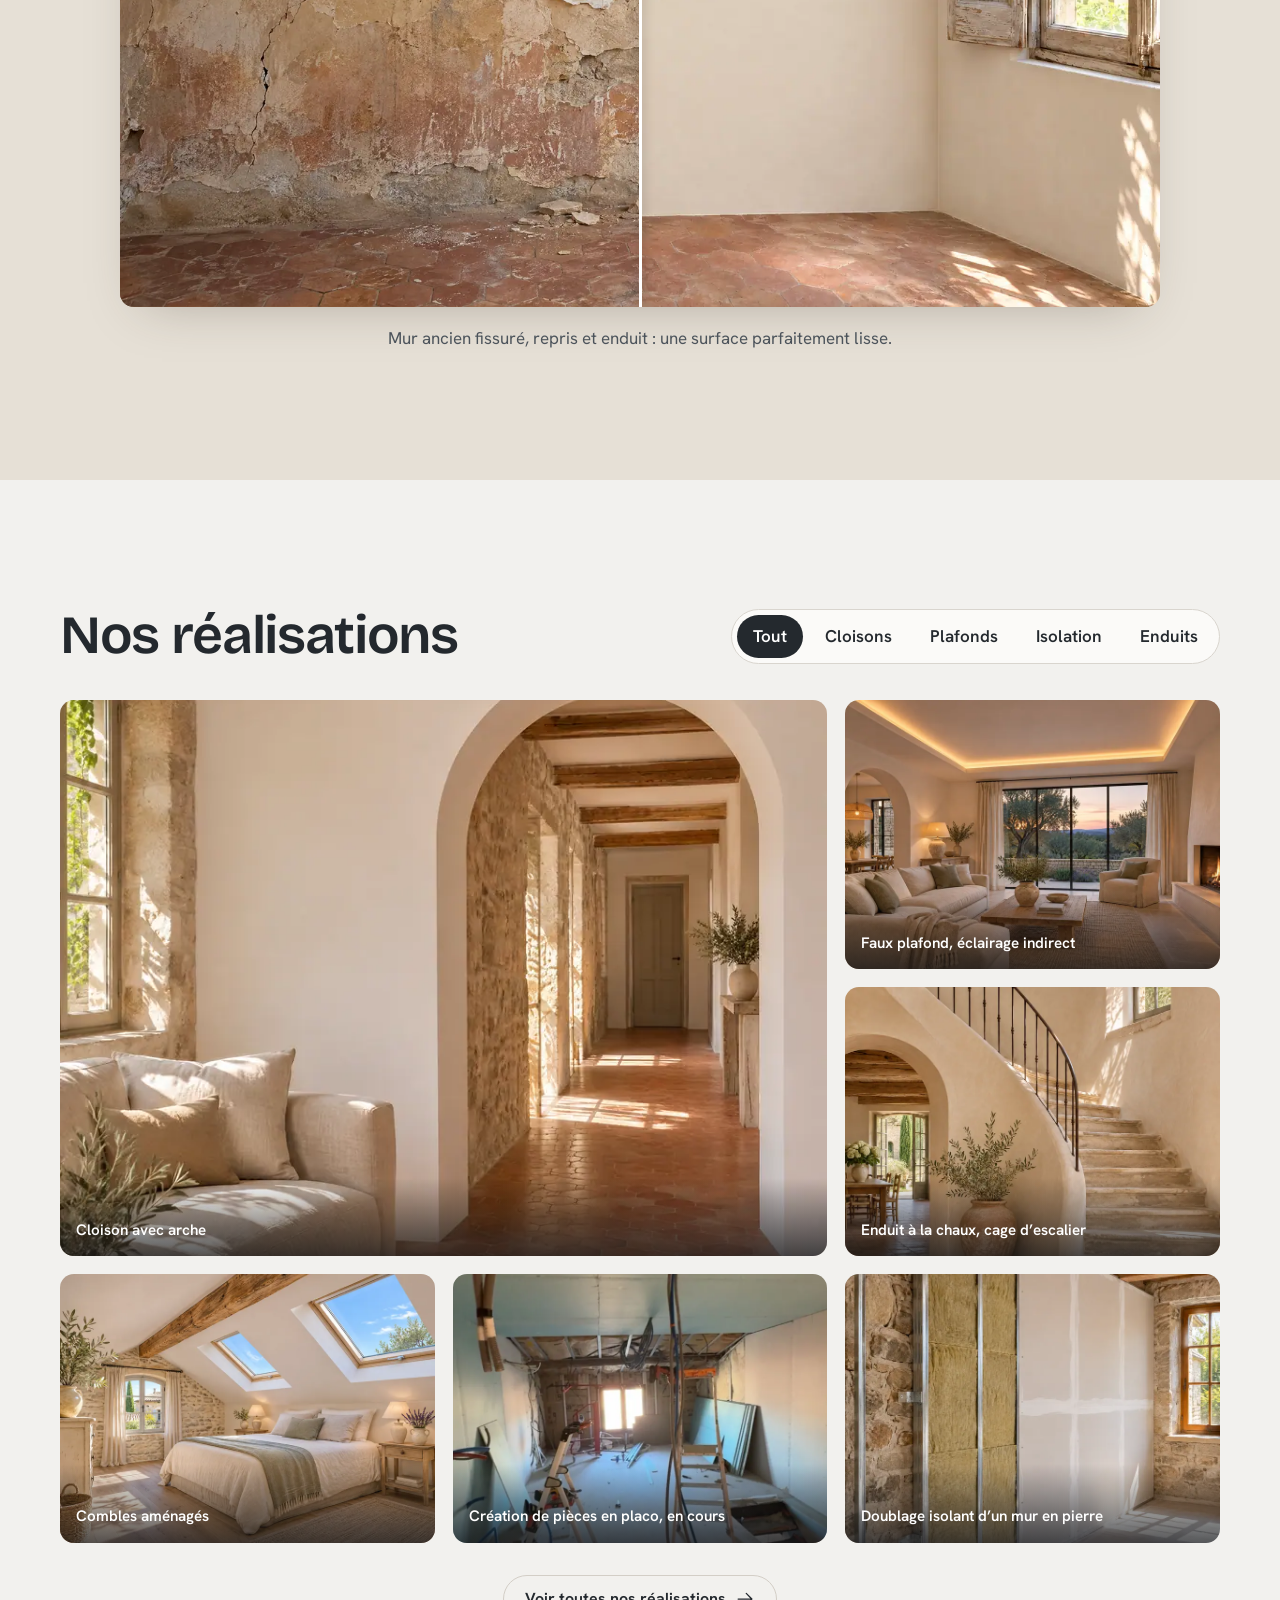
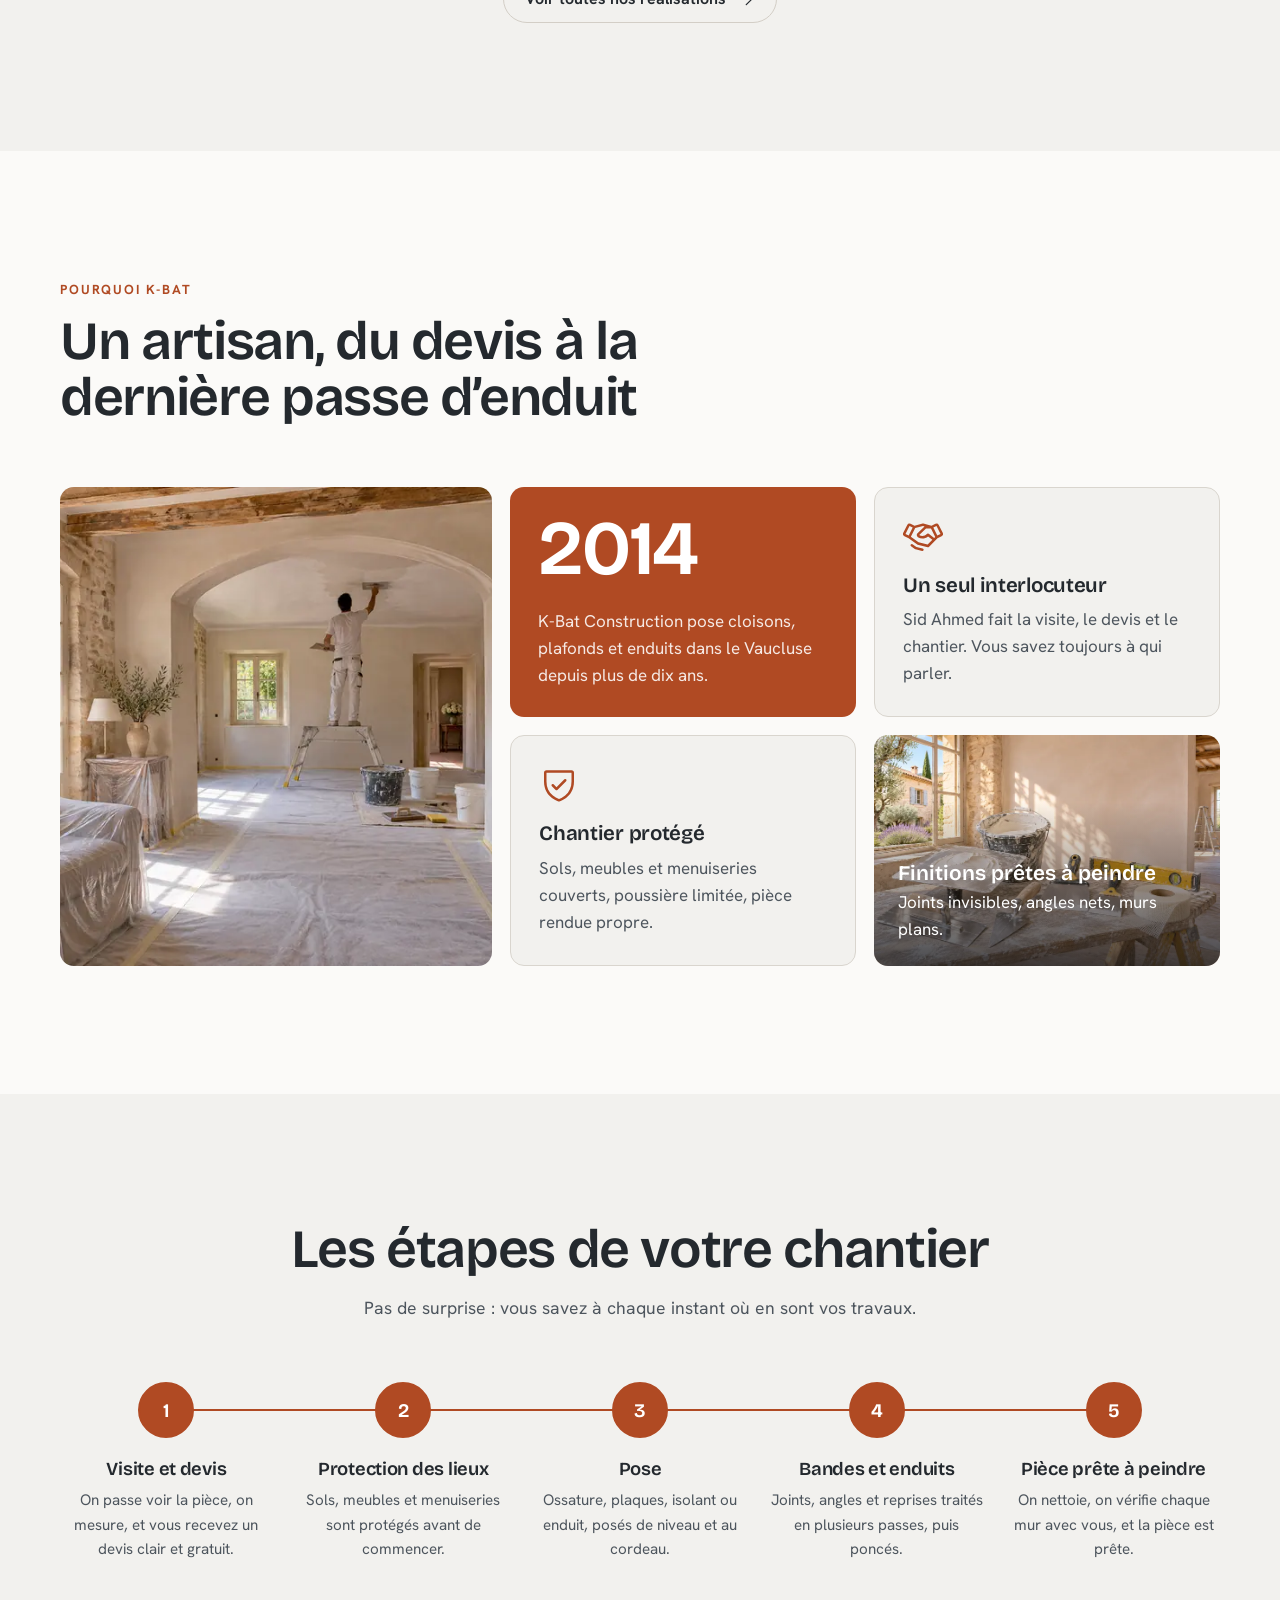
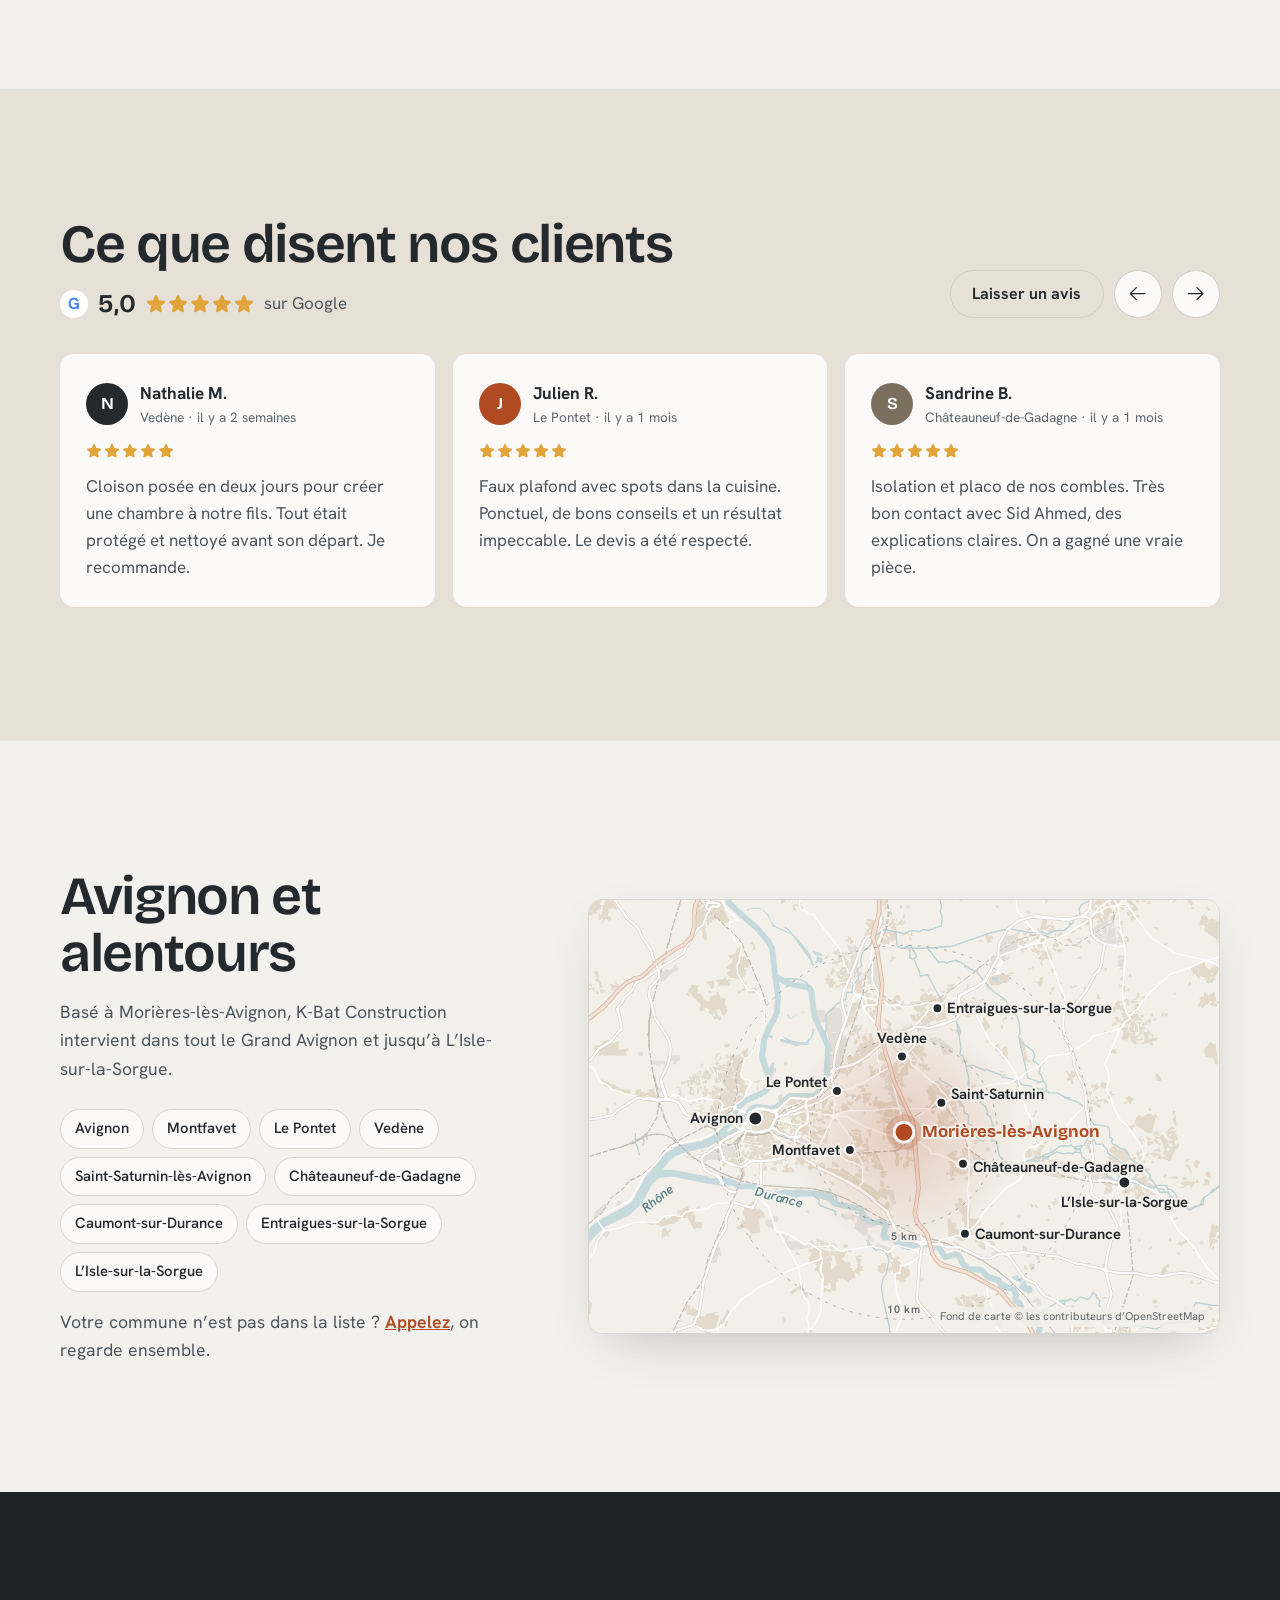
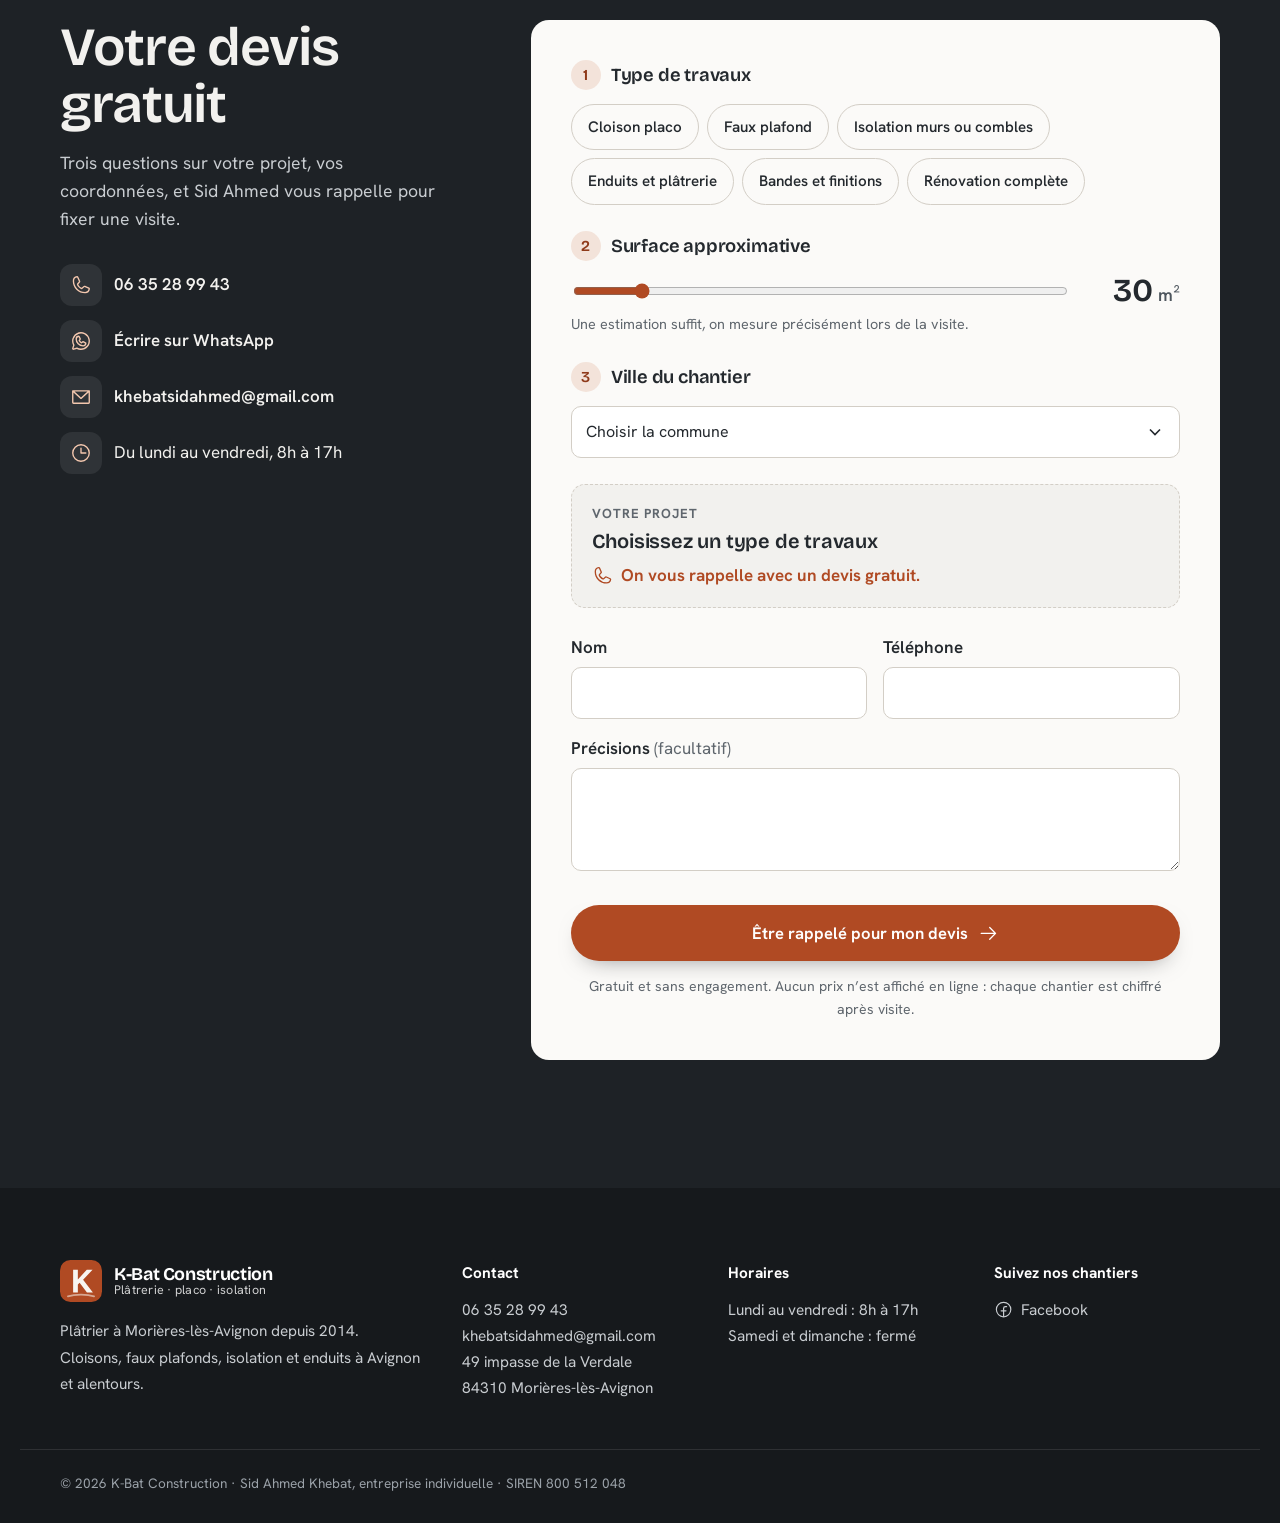
==== commit 375add7c: "Premier écran : titre agrandi et centré" ====
--- a/index.html
+++ b/index.html
@@ -20,7 +20,7 @@
 <link rel="preload" href="assets/fonts/hanken-grotesk-latin-wght-normal.woff2" as="font" type="font/woff2" crossorigin>
 <link rel="preload" as="image" media="(min-width: 768px)" href="assets/img/hero-1600.webp" imagesrcset="assets/img/hero-1600.webp 1600w, assets/img/hero-2400.webp 2400w" imagesizes="100vw">
 <link rel="preload" as="image" media="(max-width: 767px)" href="assets/img/hero-m-720.webp" imagesrcset="assets/img/hero-m-720.webp 720w, assets/img/hero-m-1080.webp 1080w" imagesizes="100vw">
-<link rel="stylesheet" href="assets/css/style.css?v=4">
+<link rel="stylesheet" href="assets/css/style.css?v=5">
 <script type="application/ld+json">
 {
   "@context": "https://schema.org",
@@ -82,7 +82,7 @@
         <span class="stars" aria-hidden="true"><svg><use href="#i-star"/></svg><svg><use href="#i-star"/></svg><svg><use href="#i-star"/></svg><svg><use href="#i-star"/></svg><svg><use href="#i-star"/></svg></span>
         <span><strong>5,0</strong> sur Google</span>
       </a>
-      <h1 id="titre" class="trowel"><span class="trowel__l">Plâtrerie, placo</span> <span class="trowel__l">et isolation</span> <span class="trowel__l trowel__l--accent">à Avignon et alentours</span></h1>
+      <h1 id="titre" class="trowel"><span class="trowel__l">Plâtrerie, placo</span> <span class="trowel__l">et isolation</span> <span class="trowel__l trowel__l--accent">à Avignon</span> <span class="trowel__l trowel__l--accent">et alentours</span></h1>
       <p class="hero__lead">Cloisons, faux plafonds, enduits et isolation&nbsp;: des murs parfaitement lisses, réalisés par Sid Ahmed Khebat depuis 2014.</p>
       <div class="hero__ctas" id="hero-ctas">
         <a class="btn btn--terra btn--lg" href="#devis"><svg class="i" aria-hidden="true"><use href="#i-clipboard-text"/></svg>Demander un devis gratuit</a>
--- a/assets/css/style.css
+++ b/assets/css/style.css
@@ -100,12 +100,18 @@
   linear-gradient(0deg,rgba(22,24,27,.6) 0%,rgba(22,24,27,0) 42%)}
 .hero__in{display:grid;grid-template-columns:minmax(0,1fr) 360px;gap:48px;align-items:end;padding-top:calc(var(--hd) + 40px);padding-bottom:clamp(40px,7vw,80px)}
 .hero__body{max-width:800px}
+/* ordinateur : bloc titre centré verticalement, mini formulaire en bas à droite */
+@media (min-width:1081px){
+  .hero{align-items:stretch}
+  .hero__in{min-height:max(640px,calc(100 * var(--vh, 1vh)));align-items:center}
+  .quick{align-self:end}
+}
 .gbadge{display:inline-flex;align-items:center;gap:10px;padding:8px 14px 8px 8px;border-radius:999px;background:rgba(251,250,248,.14);border:1px solid rgba(255,255,255,.28);backdrop-filter:blur(10px);-webkit-backdrop-filter:blur(10px);text-decoration:none;font-size:.95rem;margin-bottom:22px}
 .gbadge__g,.gscore__g{width:28px;height:28px;border-radius:50%;background:#fff;color:#4285F4;display:grid;place-items:center;font:700 16px/1 "Hanken",sans-serif}
 .stars{display:inline-flex;gap:2px;color:var(--star)}
 .stars svg{width:16px;height:16px;fill:currentColor}
-.hero h1{font-size:clamp(2.5rem,4.7vw,4.4rem);font-weight:640;letter-spacing:-.035em;line-height:1.02}
-.hero__lead{margin-top:20px;font-size:clamp(1.05rem,1.5vw,1.22rem);max-width:34em;color:rgba(255,255,255,.9)}
+.hero h1{font-size:clamp(2.5rem,5.6vw,5.6rem);font-weight:640;letter-spacing:-.035em;line-height:1.02}
+.hero__lead{margin-top:24px;font-size:clamp(1.05rem,1.5vw,1.3rem);max-width:34em;color:rgba(255,255,255,.9)}
 .hero__ctas{display:flex;flex-wrap:wrap;gap:12px;margin-top:30px}
 
 /* titre lissé au platoir */
@@ -116,6 +122,7 @@
   .js .trowel__l::after{content:"";position:absolute;top:-6%;bottom:-6%;left:0;width:3px;border-radius:2px;background:linear-gradient(#fff,rgba(255,255,255,.4));box-shadow:0 0 18px 4px rgba(255,255,255,.55);opacity:0;animation:blade 1.1s var(--ease) forwards;animation-delay:calc(.25s + var(--d,0s))}
   .js .trowel__l:nth-child(2){--d:.18s}
   .js .trowel__l:nth-child(3){--d:.36s}
+  .js .trowel__l:nth-child(4){--d:.54s}
   .js .hero__lead,.js .hero__ctas,.js .gbadge,.js .quick{opacity:0;transform:translateY(14px);animation:rise .9s var(--ease) forwards}
   .js .gbadge{animation-delay:.1s}
   .js .hero__lead{animation-delay:.75s}
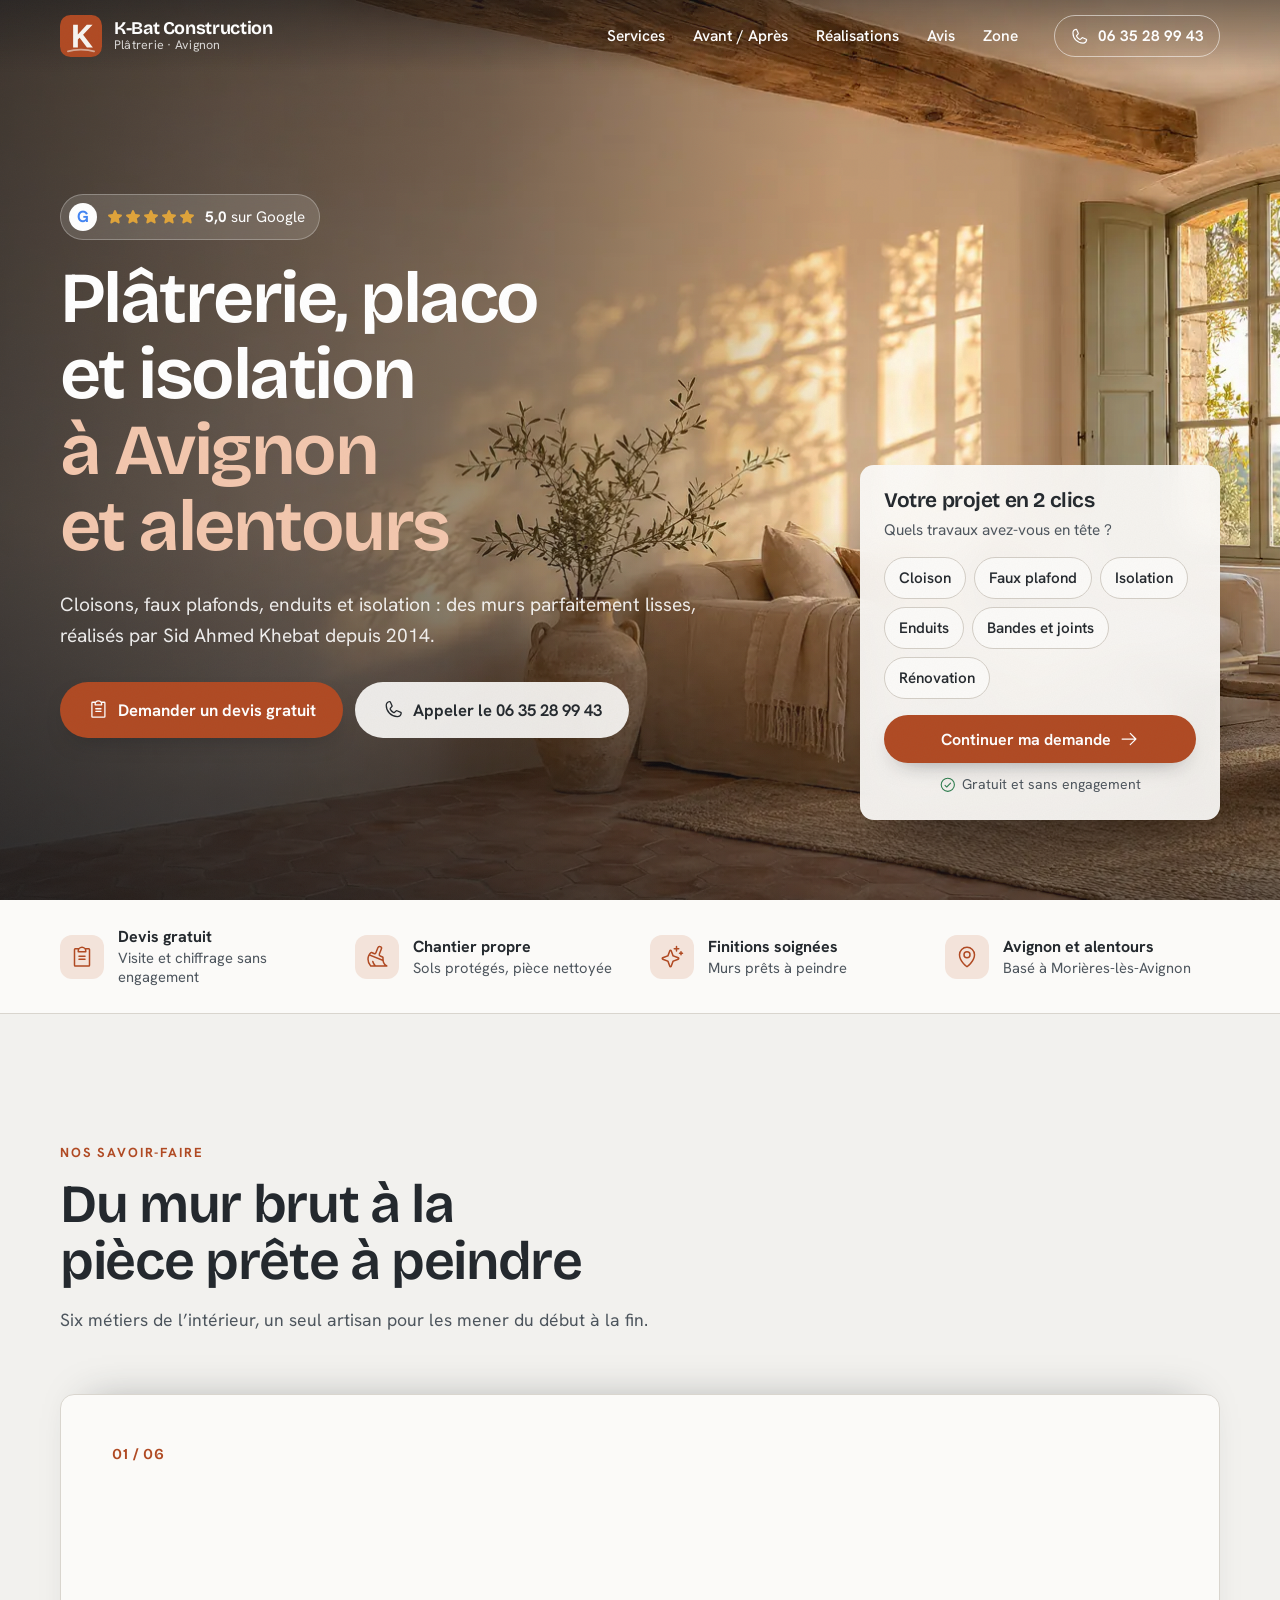
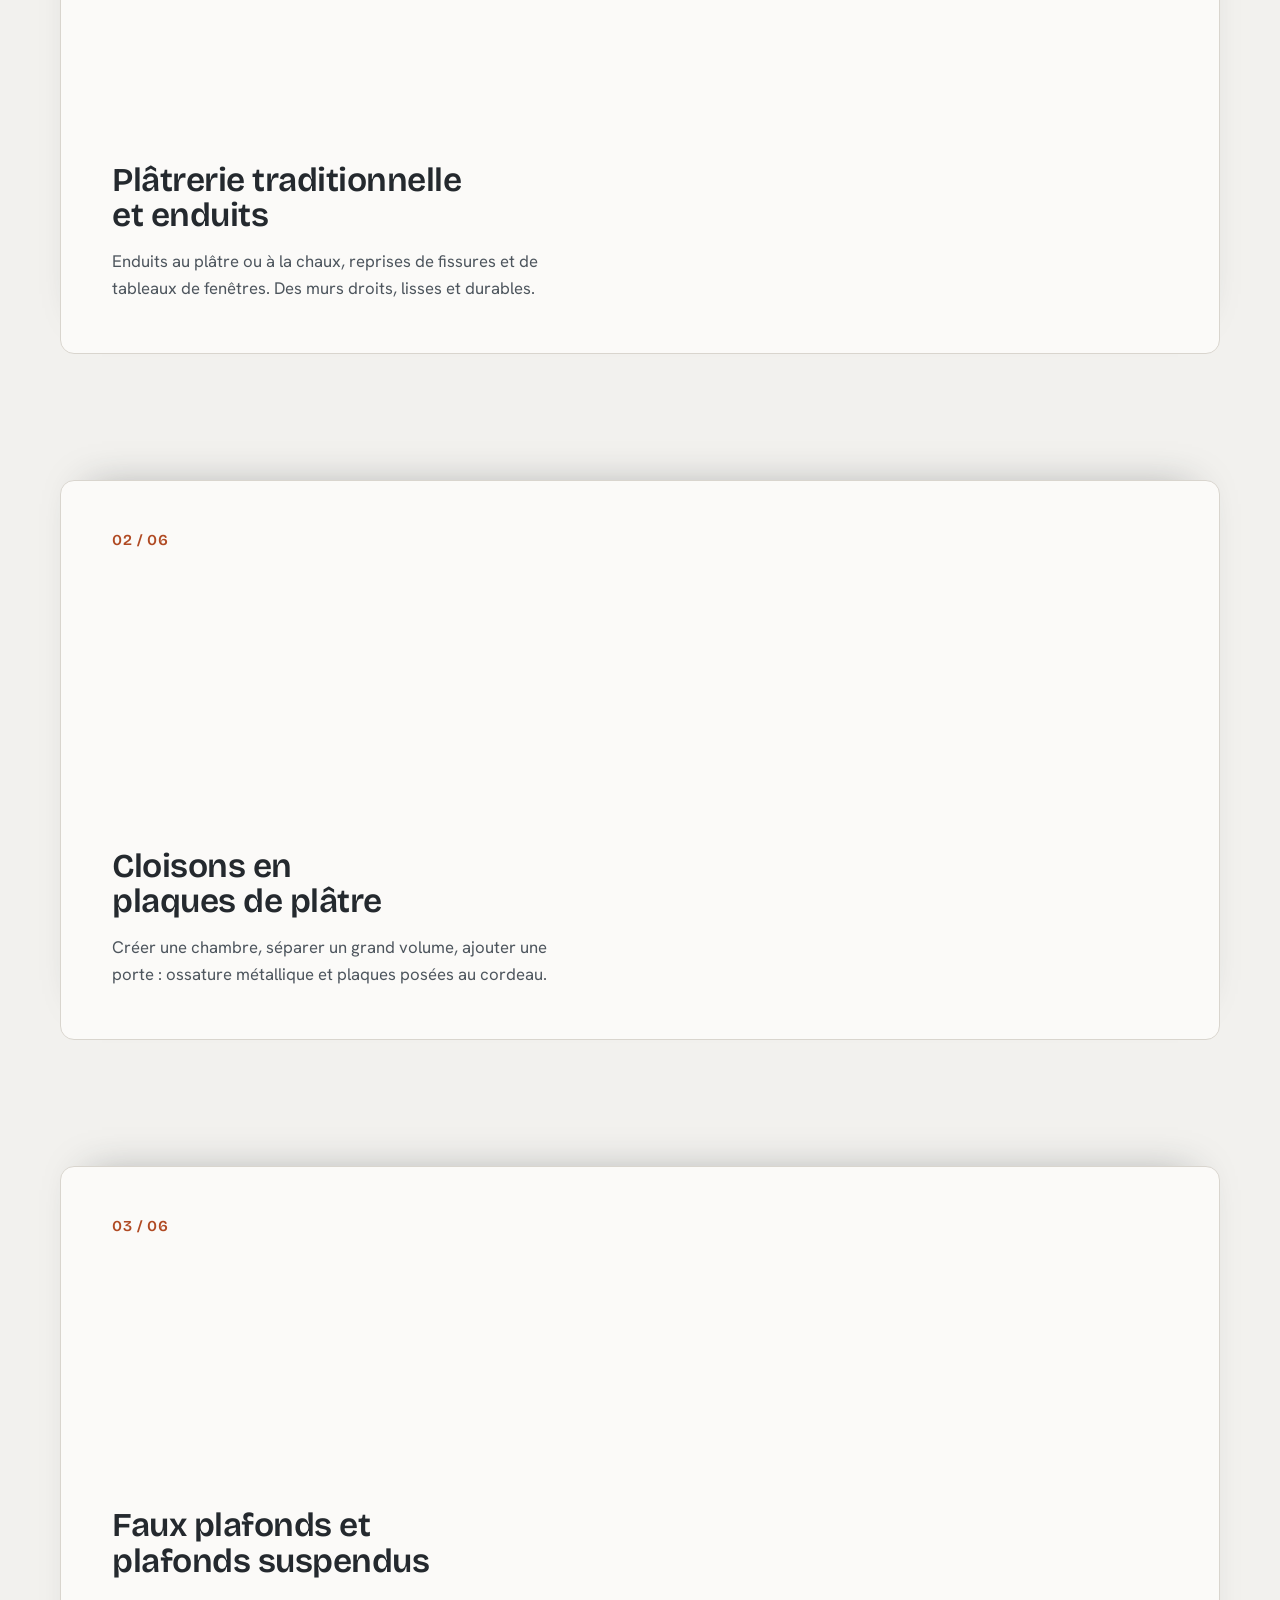
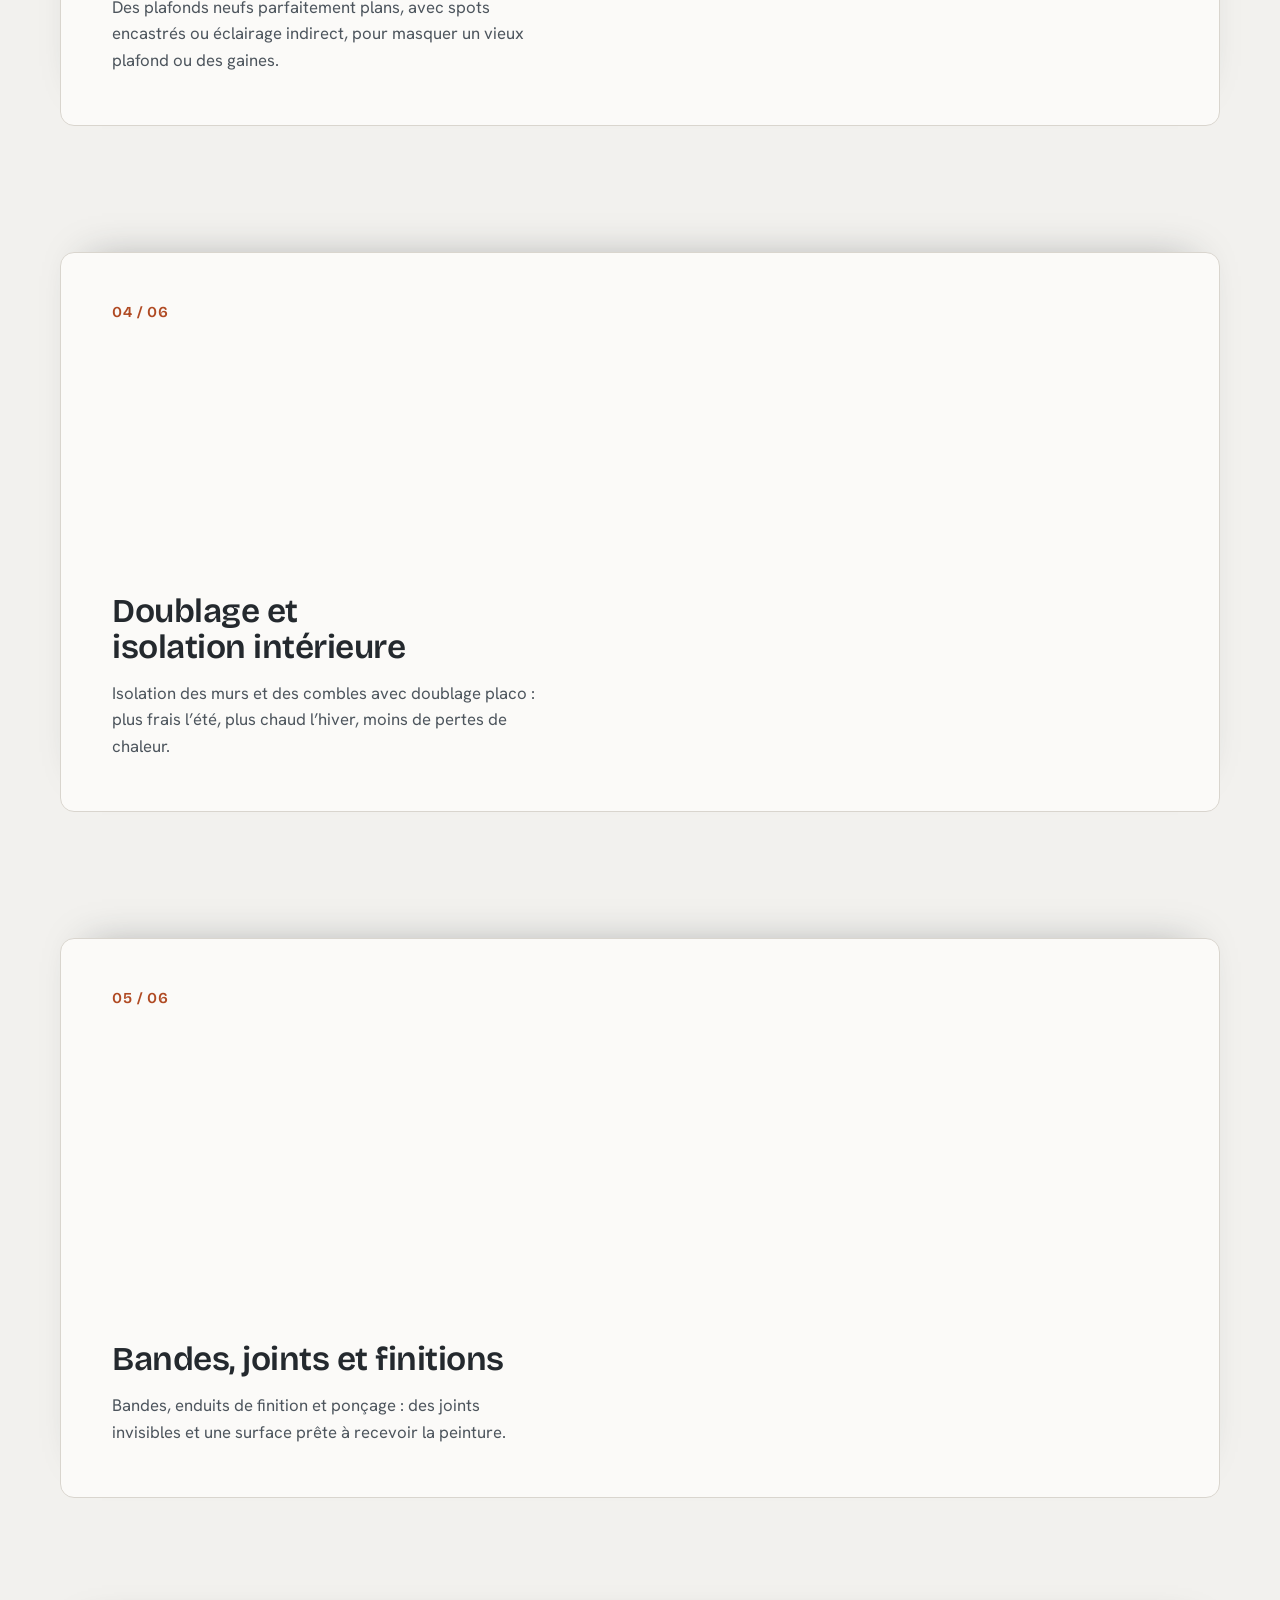
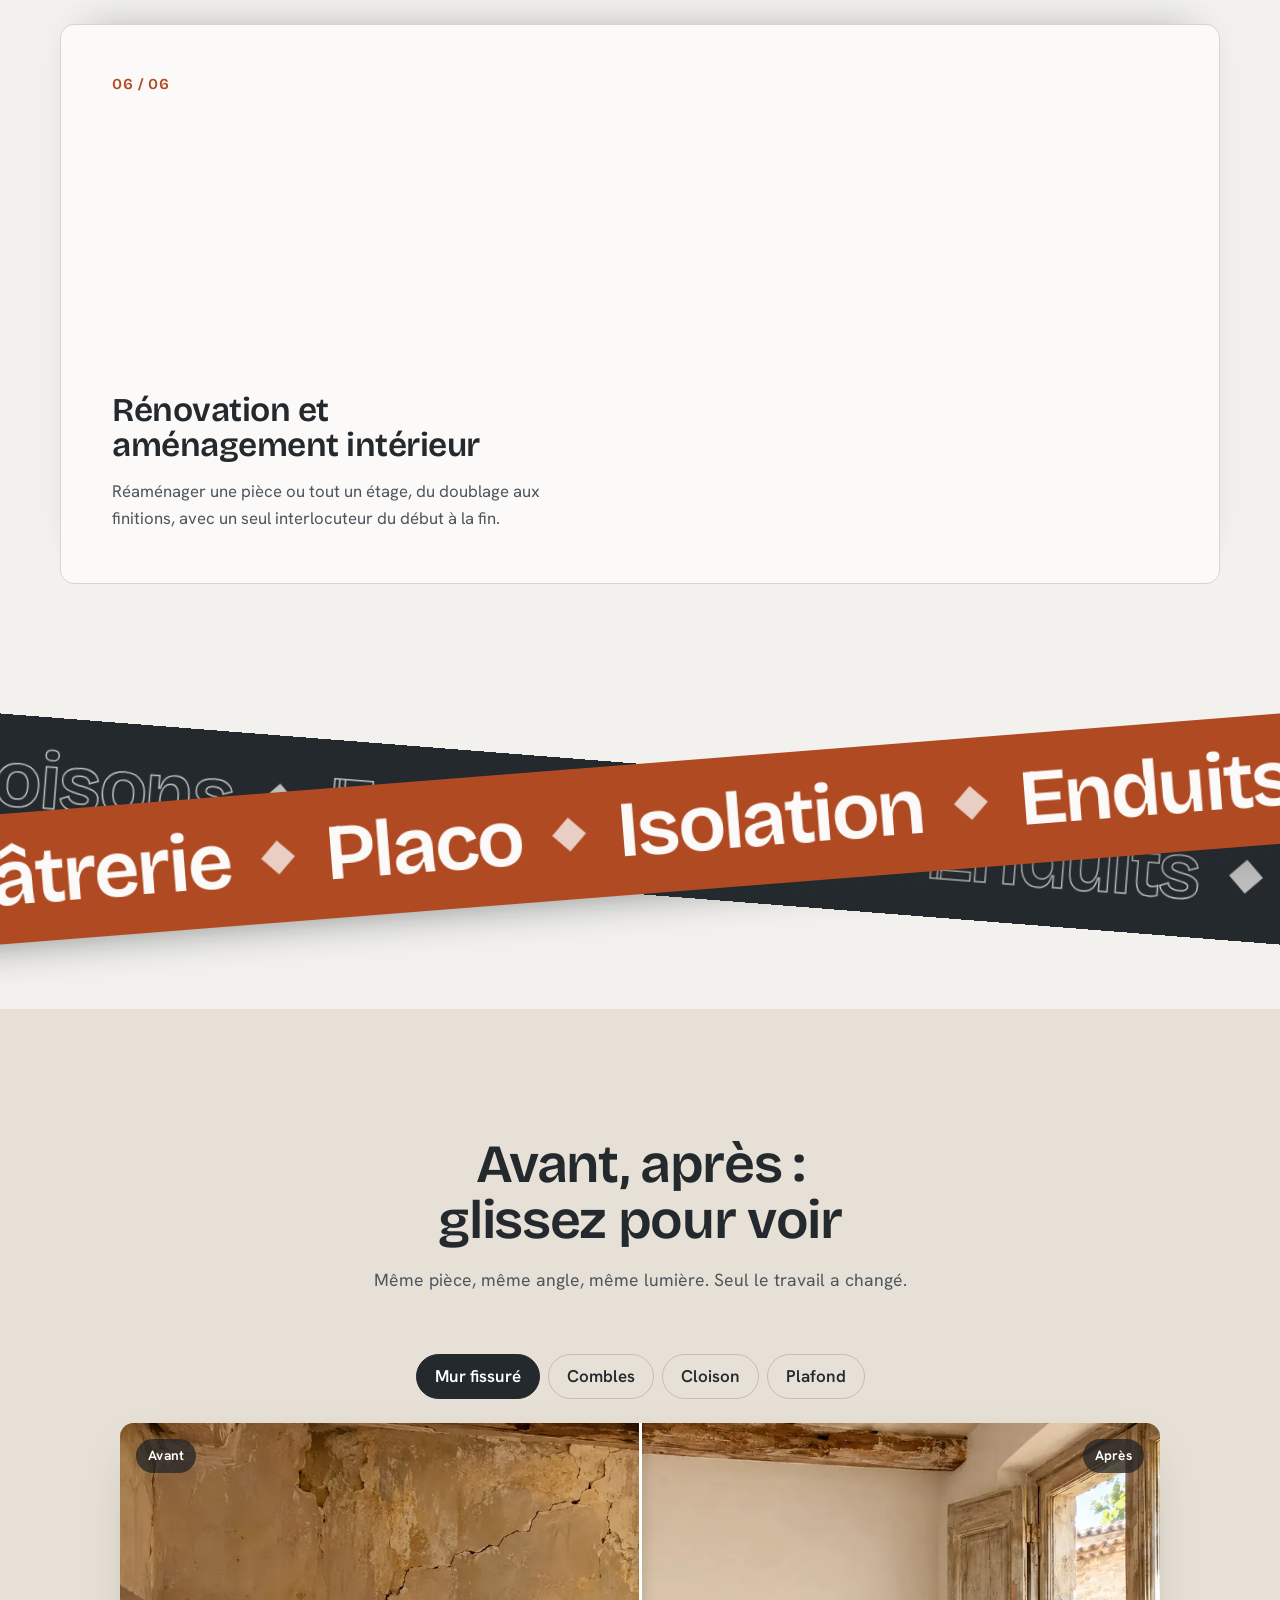
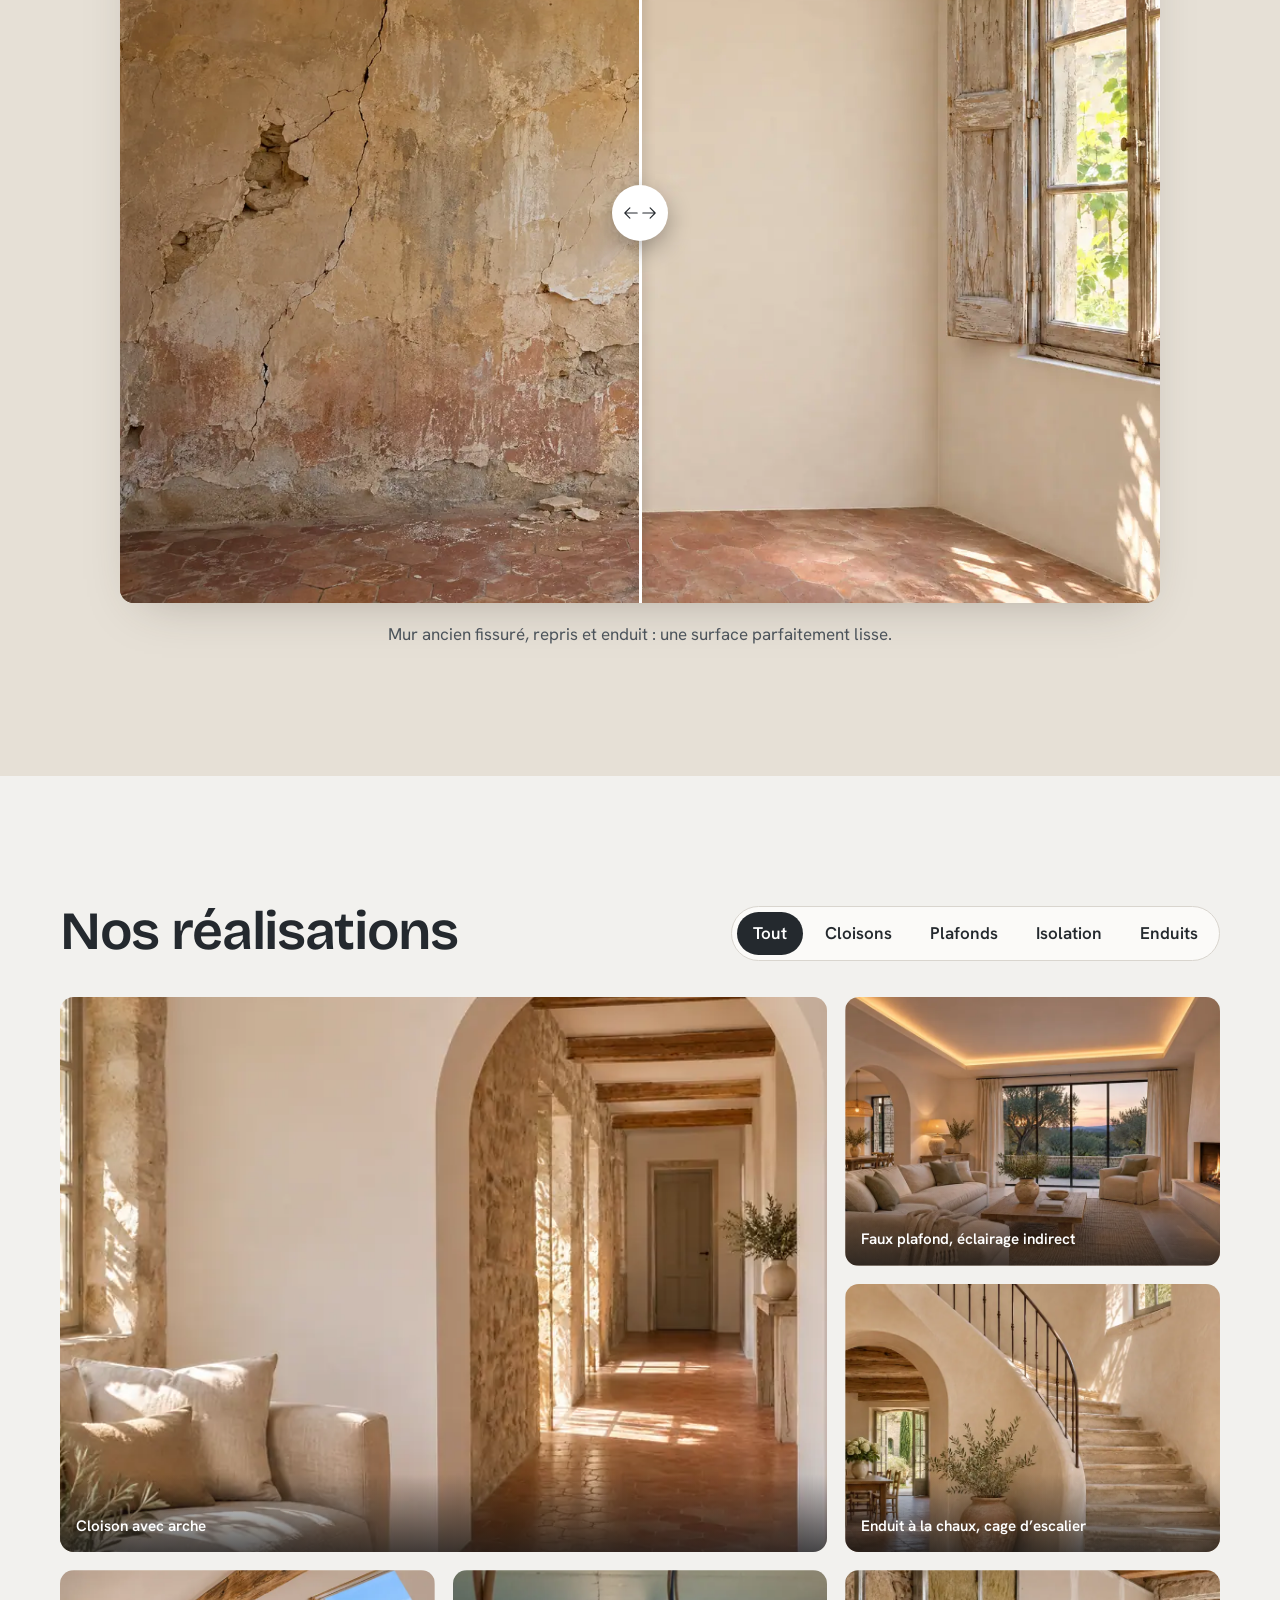
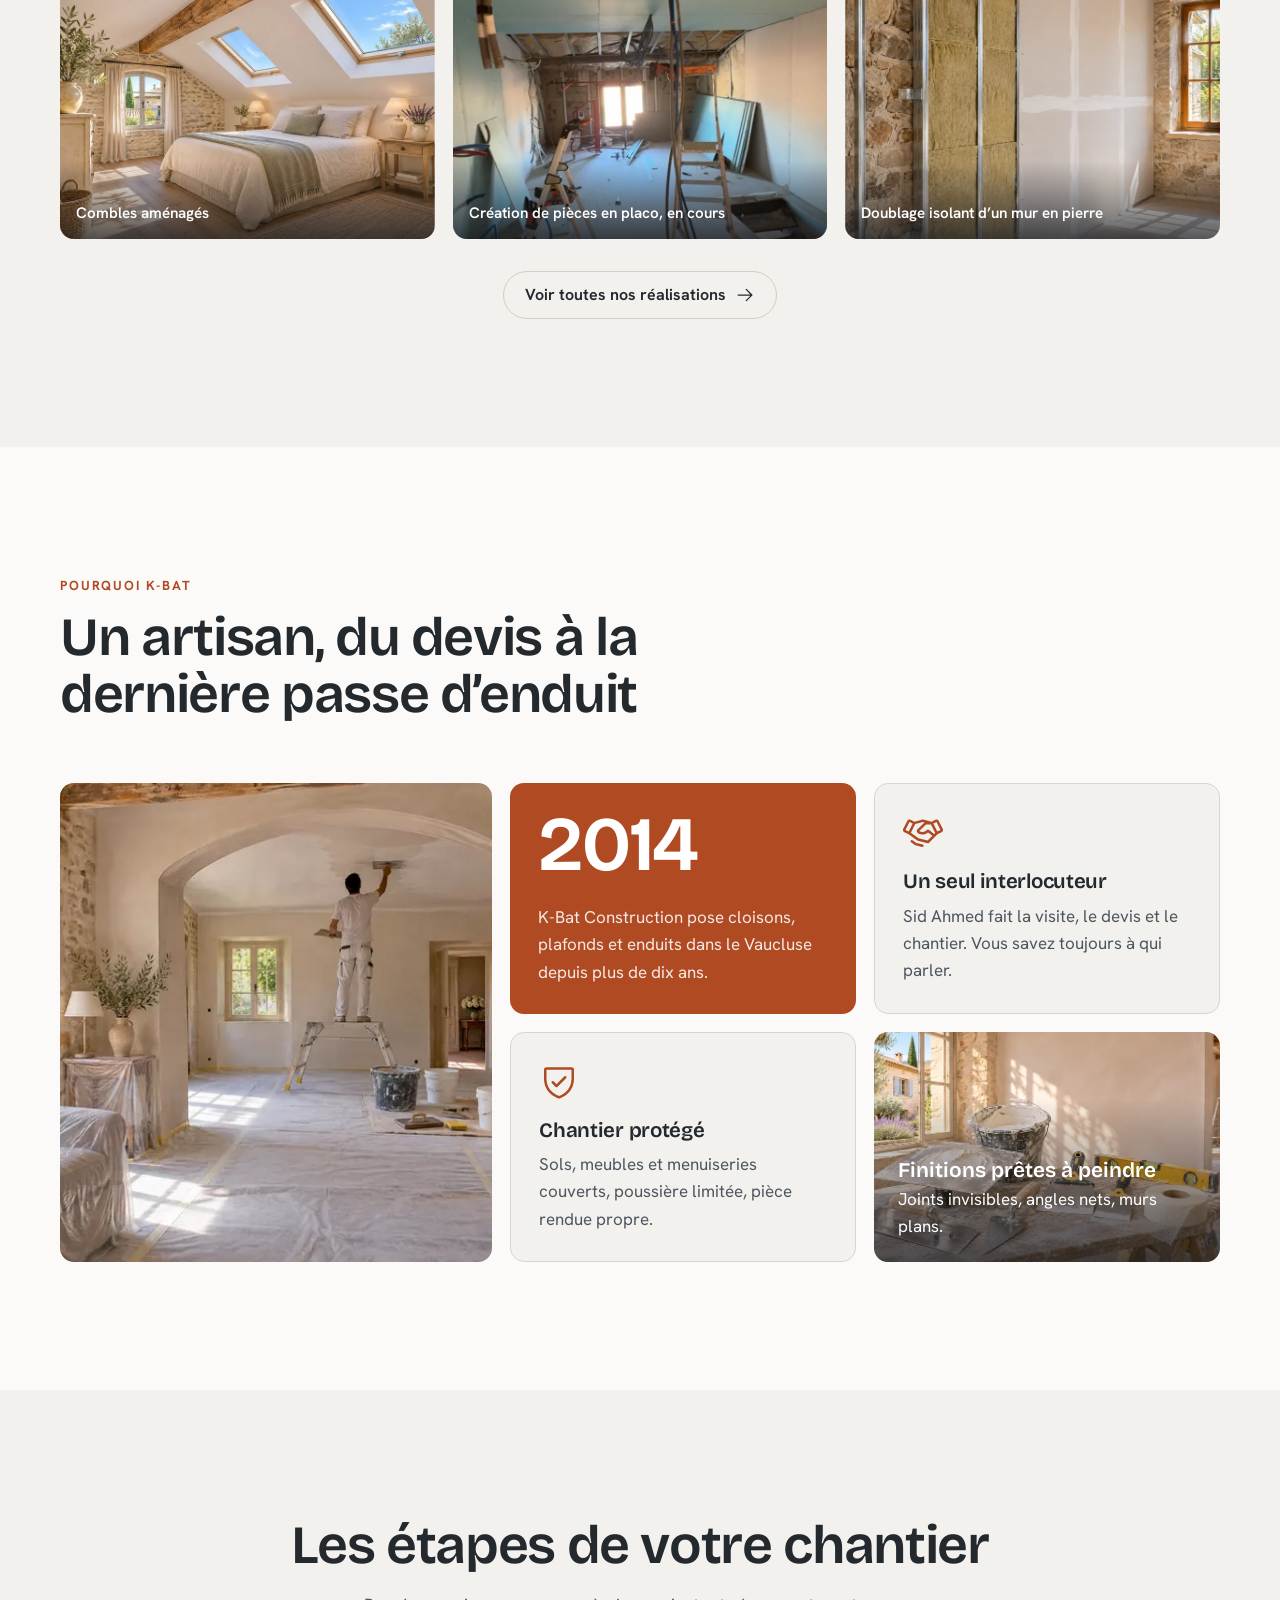
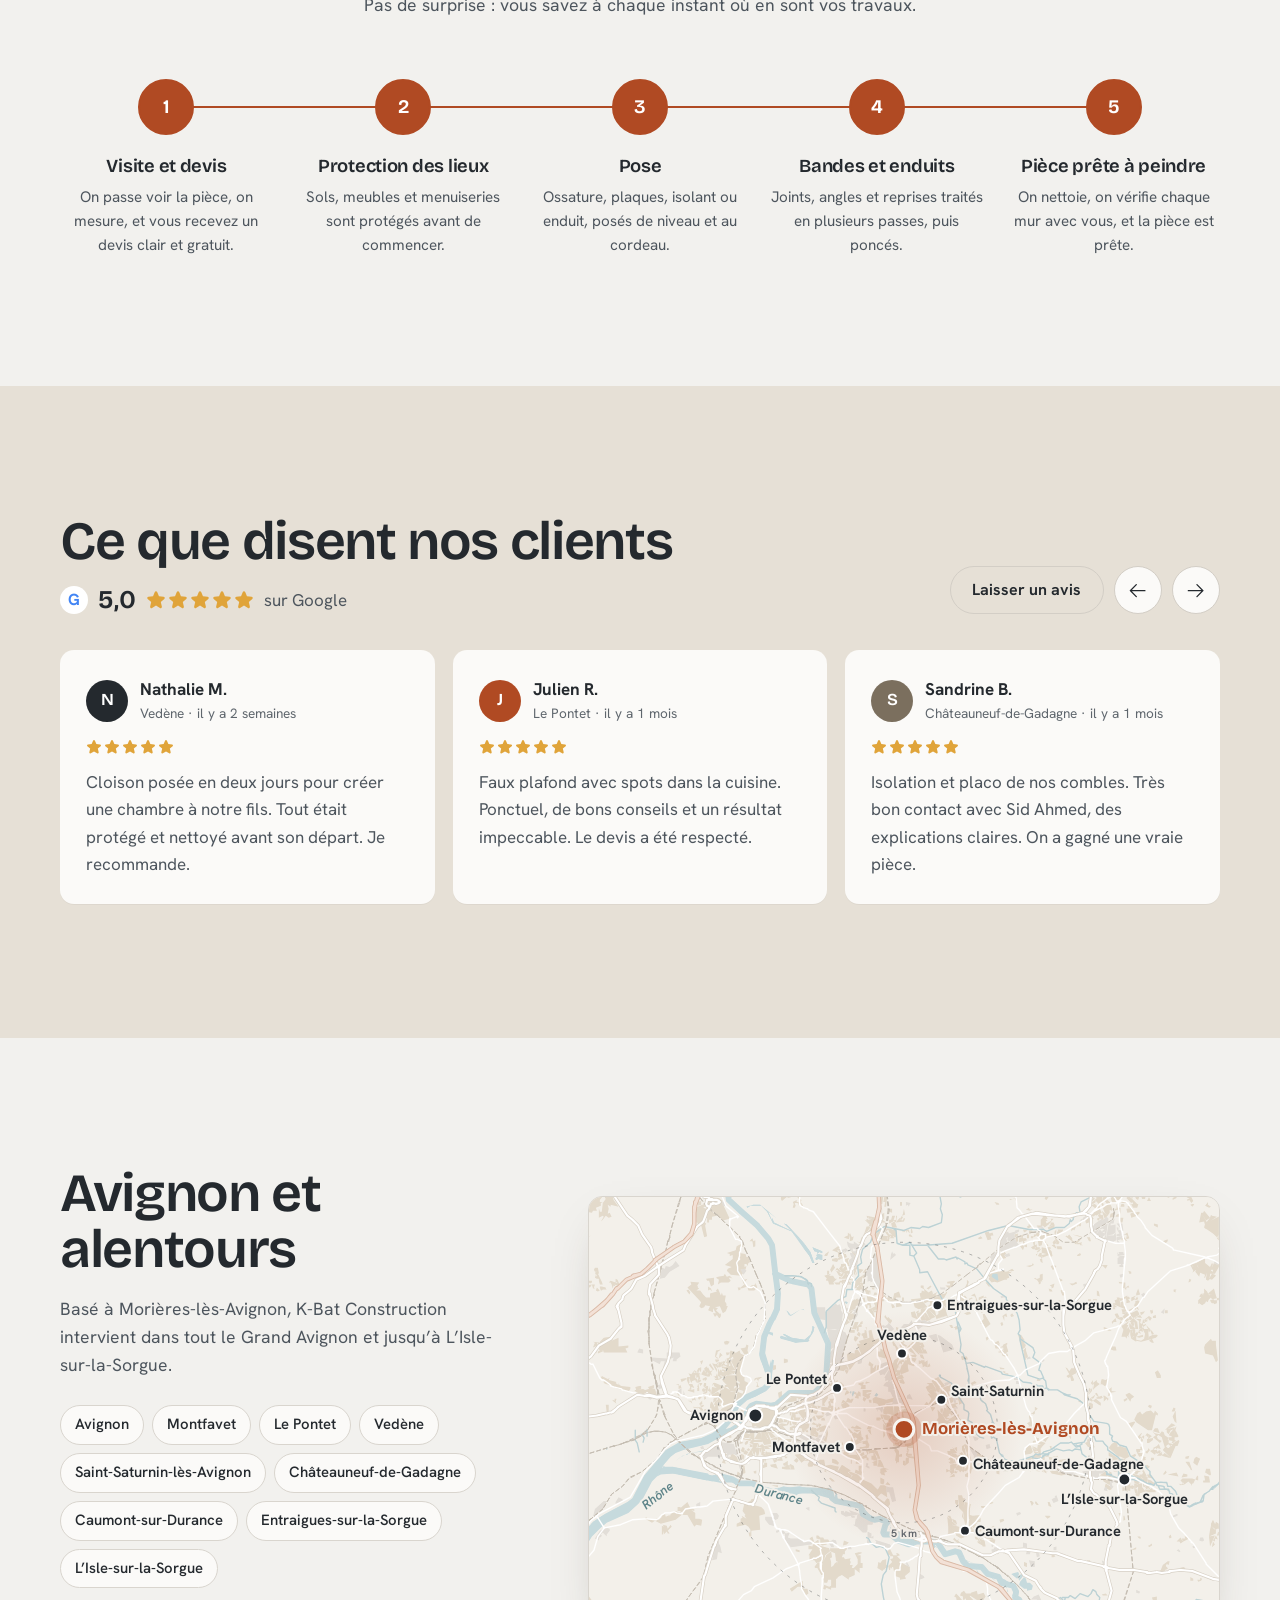
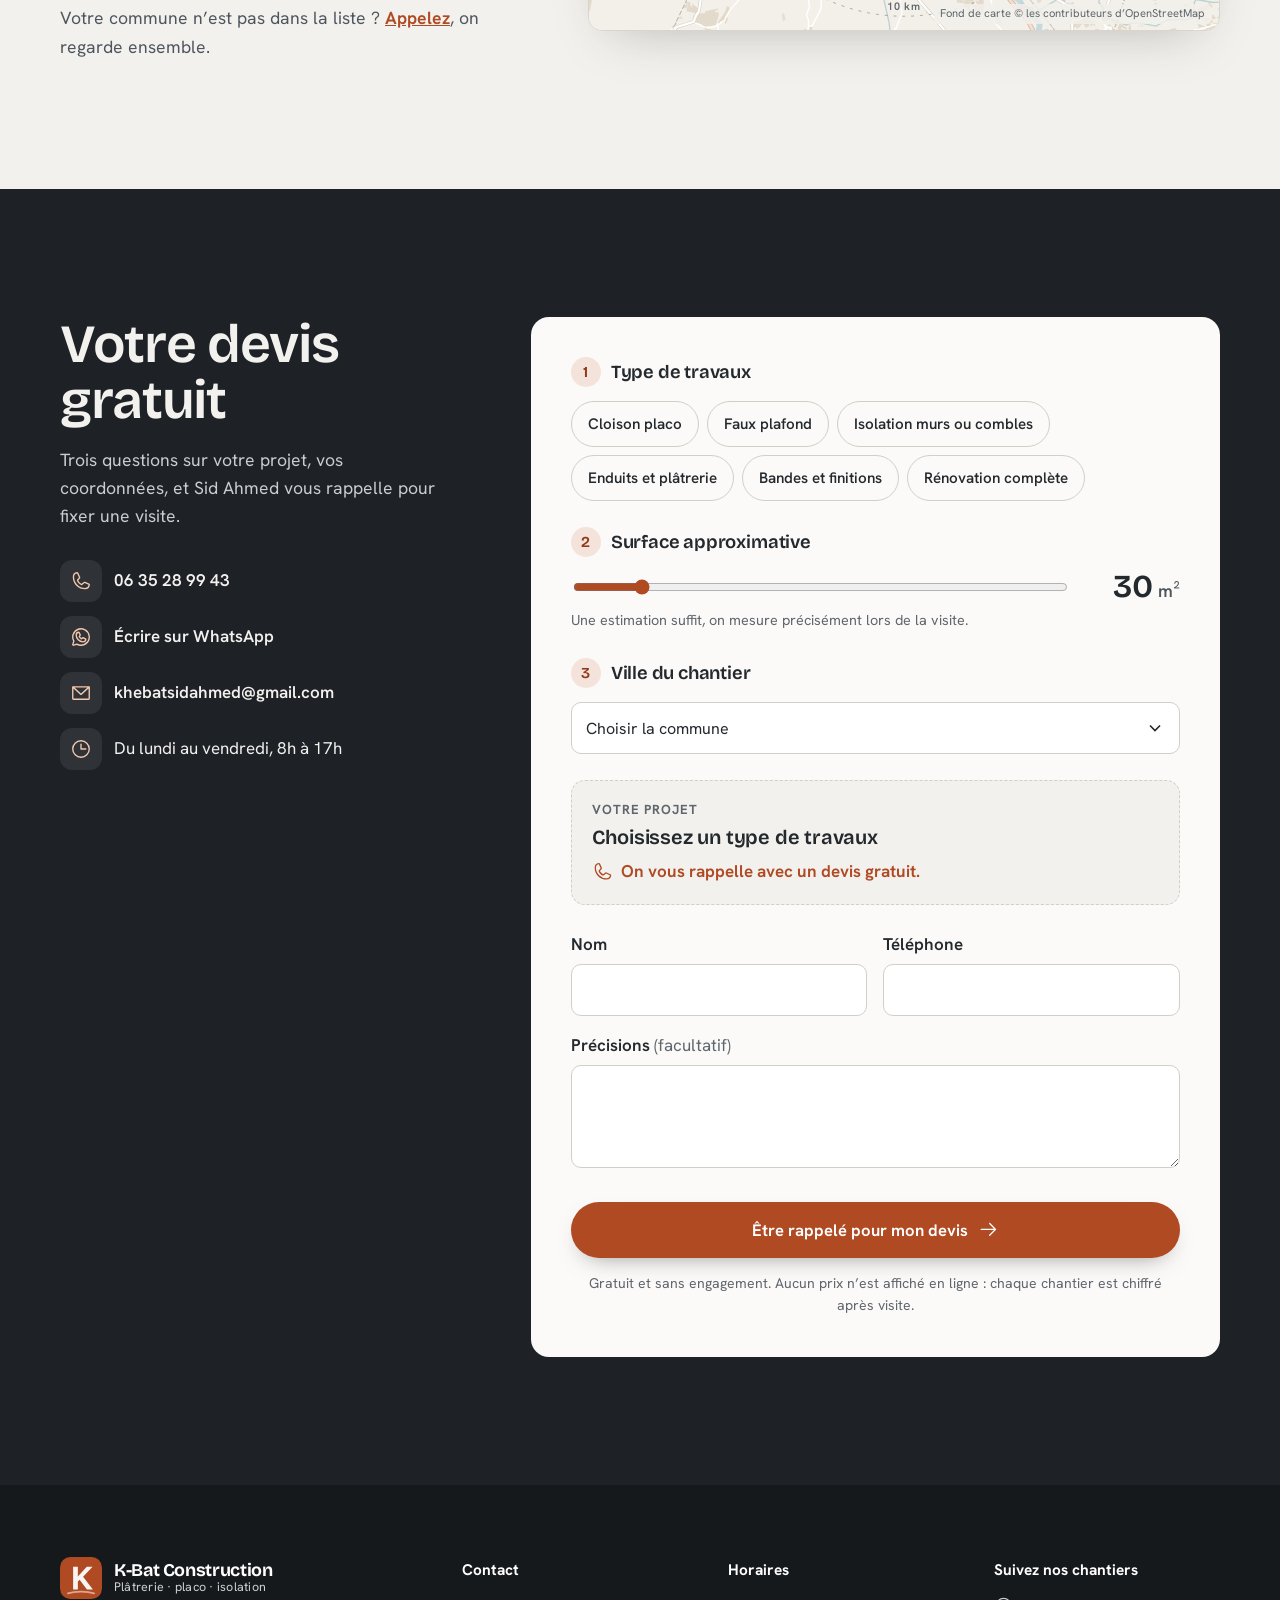
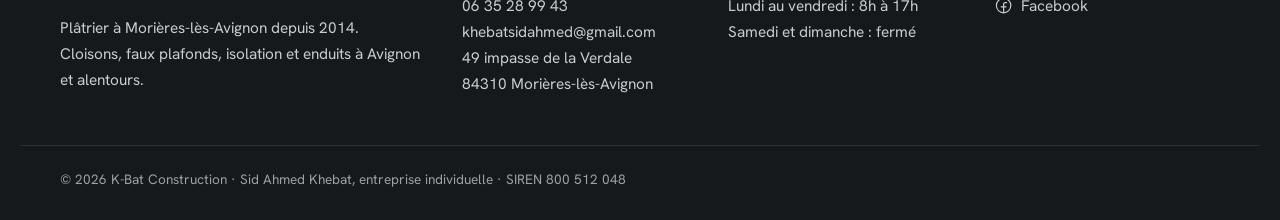
==== commit a52e2ef1: "Effet d'ouverture, bandeau et photos animées" ====
--- a/index.html
+++ b/index.html
@@ -3,7 +3,7 @@
 <head>
 <meta charset="utf-8">
 <meta name="viewport" content="width=device-width, initial-scale=1, viewport-fit=cover">
-<script>document.documentElement.style.setProperty("--vh",innerHeight/100+"px")</script>
+<script>document.documentElement.style.setProperty("--vh",innerHeight/100+"px");matchMedia("(prefers-reduced-motion: reduce)").matches||(document.documentElement.classList.add("wow"),setTimeout(function(){var h=document.querySelector(".hero");h&&!h.classList.contains("is-go")&&h.classList.add("is-go","no-raw")},6000))</script>
 <title>K-Bat Construction · Plâtrier, placo et isolation à Avignon</title>
 <meta name="description" content="Plâtrier à Morières-lès-Avignon depuis 2014 : cloisons placo, faux plafonds, isolation, enduits et finitions prêtes à peindre à Avignon et alentours. Devis gratuit au 06 35 28 99 43.">
 <meta name="robots" content="noindex, nofollow">
@@ -19,8 +19,10 @@
 <link rel="preload" href="assets/fonts/bricolage-grotesque-latin-wght-normal.woff2" as="font" type="font/woff2" crossorigin>
 <link rel="preload" href="assets/fonts/hanken-grotesk-latin-wght-normal.woff2" as="font" type="font/woff2" crossorigin>
 <link rel="preload" as="image" media="(min-width: 768px)" href="assets/img/hero-1600.webp" imagesrcset="assets/img/hero-1600.webp 1600w, assets/img/hero-2400.webp 2400w" imagesizes="100vw">
+<link rel="preload" as="image" media="(min-width: 768px) and (prefers-reduced-motion: no-preference)" href="assets/img/hero-raw-1600.webp" imagesrcset="assets/img/hero-raw-1600.webp 1600w, assets/img/hero-raw-2400.webp 2400w" imagesizes="100vw">
+<link rel="preload" as="image" media="(max-width: 767px) and (prefers-reduced-motion: no-preference)" href="assets/img/hero-raw-m-720.webp" imagesrcset="assets/img/hero-raw-m-720.webp 720w, assets/img/hero-raw-m-1080.webp 1080w" imagesizes="100vw">
 <link rel="preload" as="image" media="(max-width: 767px)" href="assets/img/hero-m-720.webp" imagesrcset="assets/img/hero-m-720.webp 720w, assets/img/hero-m-1080.webp 1080w" imagesizes="100vw">
-<link rel="stylesheet" href="assets/css/style.css?v=5">
+<link rel="stylesheet" href="assets/css/style.css?v=6">
 <script type="application/ld+json">
 {
   "@context": "https://schema.org",
@@ -39,7 +41,7 @@
   "sameAs": ["https://www.facebook.com/p/K-bat-construction-61570720221980/"]
 }
 </script>
-<script src="assets/js/main.js?v=4" defer></script>
+<script src="assets/js/main.js?v=6" defer></script>
 </head>
 <body>
 <a class="skip" href="#main">Aller au contenu</a>
@@ -73,6 +75,13 @@
       <img src="assets/img/hero-1600.webp" srcset="assets/img/hero-1600.webp 1600w, assets/img/hero-2400.webp 2400w" sizes="100vw" width="2400" height="1357" alt="Salon provençal rénové : murs et plafond parfaitement lisses, poutre en chêne, tomettes et lumière chaude de fin de journée" fetchpriority="high">
     </picture>
     <video class="hero__video" id="hero-video" muted loop playsinline preload="none" aria-hidden="true" data-src="assets/video/hero.mp4" data-src-m="assets/video/hero-m.mp4"></video>
+    <!-- Effet d'ouverture : la pièce en travaux, lissée par un coup de platoir qui révèle la pièce finie (visuel d'illustration) -->
+    <picture class="hero__raw">
+      <source media="(prefers-reduced-motion: reduce)" srcset="[data-uri]">
+      <source media="(max-width: 767px)" srcset="assets/img/hero-raw-m-720.webp 720w, assets/img/hero-raw-m-1080.webp 1080w" sizes="100vw">
+      <img src="assets/img/hero-raw-1600.webp" srcset="assets/img/hero-raw-1600.webp 1600w, assets/img/hero-raw-2400.webp 2400w" sizes="100vw" width="2400" height="1357" alt="" aria-hidden="true">
+    </picture>
+    <span class="hero__blade" aria-hidden="true"></span>
   </div>
   <div class="hero__in wrap">
     <div class="hero__body">
@@ -157,6 +166,12 @@
     </div>
   </div>
 </section>
+
+<!-- BANDEAU -->
+<div class="tape" aria-hidden="true">
+  <div class="tape__row tape__row--b"><div class="tape__track"><span>Cloisons</span><i></i><span>Faux plafonds</span><i></i><span>Enduits</span><i></i><span>Isolation</span><i></i><span>Placo</span><i></i><span>Plâtrerie</span><i></i><span>Cloisons</span><i></i><span>Faux plafonds</span><i></i><span>Enduits</span><i></i><span>Isolation</span><i></i><span>Placo</span><i></i><span>Plâtrerie</span><i></i></div></div>
+  <div class="tape__row tape__row--a"><div class="tape__track"><span>Plâtrerie</span><i></i><span>Placo</span><i></i><span>Isolation</span><i></i><span>Enduits</span><i></i><span>Faux plafonds</span><i></i><span>Cloisons</span><i></i><span>Plâtrerie</span><i></i><span>Placo</span><i></i><span>Isolation</span><i></i><span>Enduits</span><i></i><span>Faux plafonds</span><i></i><span>Cloisons</span><i></i></div></div>
+</div>
 
 <!-- AVANT / APRÈS -->
 <!-- EXEMPLE – à remplacer : visuels d'illustration, à remplacer par les vraies photos avant/après du client -->
--- a/assets/css/style.css
+++ b/assets/css/style.css
@@ -118,20 +118,33 @@
 .trowel__l{display:block;position:relative;width:fit-content;padding-bottom:.04em}
 .trowel__l--accent{color:#F3C7AE}
 @media (prefers-reduced-motion:no-preference){
-  .js .trowel__l{clip-path:inset(0 100% 0 0);animation:smooth 1.1s var(--ease) forwards;animation-delay:calc(.25s + var(--d,0s))}
-  .js .trowel__l::after{content:"";position:absolute;top:-6%;bottom:-6%;left:0;width:3px;border-radius:2px;background:linear-gradient(#fff,rgba(255,255,255,.4));box-shadow:0 0 18px 4px rgba(255,255,255,.55);opacity:0;animation:blade 1.1s var(--ease) forwards;animation-delay:calc(.25s + var(--d,0s))}
+  .js .trowel__l{clip-path:inset(0 100% 0 0);animation:smooth 1.1s var(--ease) forwards;animation-delay:calc(var(--t0,0s) + .25s + var(--d,0s))}
+  .js .trowel__l::after{content:"";position:absolute;top:-6%;bottom:-6%;left:0;width:3px;border-radius:2px;background:linear-gradient(#fff,rgba(255,255,255,.4));box-shadow:0 0 18px 4px rgba(255,255,255,.55);opacity:0;animation:blade 1.1s var(--ease) forwards;animation-delay:calc(var(--t0,0s) + .25s + var(--d,0s))}
   .js .trowel__l:nth-child(2){--d:.18s}
   .js .trowel__l:nth-child(3){--d:.36s}
   .js .trowel__l:nth-child(4){--d:.54s}
   .js .hero__lead,.js .hero__ctas,.js .gbadge,.js .quick{opacity:0;transform:translateY(14px);animation:rise .9s var(--ease) forwards}
-  .js .gbadge{animation-delay:.1s}
-  .js .hero__lead{animation-delay:.75s}
-  .js .hero__ctas{animation-delay:.9s}
-  .js .quick{animation-delay:1.05s}
+  .js .gbadge{animation-delay:calc(var(--t0,0s) + .1s)}
+  .js .hero__lead{animation-delay:calc(var(--t0,0s) + .75s)}
+  .js .hero__ctas{animation-delay:calc(var(--t0,0s) + .9s)}
+  .js .quick{animation-delay:calc(var(--t0,0s) + 1.05s)}
 }
 @keyframes smooth{to{clip-path:inset(0 0 0 0)}}
 @keyframes blade{0%{left:0;opacity:1}85%{opacity:1}100%{left:100%;opacity:0}}
 @keyframes rise{to{opacity:1;transform:none}}
+
+/* ouverture : la pièce brute est lissée d'un coup de platoir et révèle la pièce finie */
+.hero__raw,.hero__blade{display:none}
+.wow .hero__raw{display:block;clip-path:inset(0 0 0 0)}
+.wow .hero{--t0:1.25s}
+.wow .hero:not(.is-go) :is(.trowel__l,.hero__lead,.hero__ctas,.gbadge,.quick),.wow .hero:not(.is-go) .trowel__l::after{animation-play-state:paused}
+.wow .hero.is-go .hero__raw{animation:wipe 1.8s cubic-bezier(.65,0,.25,1) .45s forwards}
+.wow .hero.is-go .hero__blade{display:block;position:absolute;inset:0;z-index:2;pointer-events:none;animation:sweep 1.8s cubic-bezier(.65,0,.25,1) .45s both}
+.hero__blade::before{content:"";position:absolute;top:0;bottom:0;left:-2px;width:4px;background:linear-gradient(rgba(255,255,255,.15),#fff 25%,#fff 75%,rgba(255,255,255,.15));box-shadow:0 0 28px 8px rgba(255,236,214,.7),0 0 110px 34px rgba(255,214,180,.3)}
+.hero__blade::after{content:"";position:absolute;top:0;bottom:0;right:100%;width:24vw;background:linear-gradient(90deg,rgba(255,244,232,0),rgba(255,244,232,.2))}
+.wow .hero.no-raw .hero__raw,.wow .hero.no-raw .hero__blade,.wow .hero.is-done .hero__raw,.wow .hero.is-done .hero__blade{display:none}
+@keyframes wipe{to{clip-path:inset(0 0 0 100%)}}
+@keyframes sweep{0%{transform:translateX(0);opacity:0}5%{opacity:1}92%{opacity:1}100%{transform:translateX(100%);opacity:0}}
 
 /* mini formulaire hero */
 .quick{background:rgba(251,250,248,.94);color:var(--slate);border-radius:var(--r);padding:24px;box-shadow:0 30px 60px -30px rgba(0,0,0,.6);backdrop-filter:blur(14px);-webkit-backdrop-filter:blur(14px)}
@@ -456,3 +469,46 @@
   .srv__item{grid-template-columns:80px 1fr}
   .srv__img{width:80px;height:104px}
 }
+
+/* bandeau croisé */
+.tape{display:grid;grid-template-columns:minmax(0,1fr);place-items:center;padding:clamp(28px,4vw,56px) 0 clamp(64px,9vw,120px);background:var(--plaster);overflow:hidden;overflow:clip}
+.tape__row{grid-area:1/1;width:112%;padding:.32em 0;font:640 clamp(2.2rem,6.2vw,5.6rem)/1 "Bricolage";letter-spacing:-.035em;white-space:nowrap;overflow:hidden;overflow:clip}
+.tape__row--a{z-index:1;background:var(--terra);color:var(--paper);transform:rotate(calc(-1 * var(--tilt,4.5deg)));box-shadow:0 24px 40px -26px rgba(36,41,46,.55)}
+.tape__row--b{background:var(--slate);color:var(--plaster);transform:rotate(var(--tilt,4.5deg))}
+@media (max-width:767px){.tape{--tilt:7deg}}
+.tape__row--b span{color:transparent;-webkit-text-stroke:1.5px rgba(242,241,238,.75)}
+.tape__track{display:flex;align-items:center;width:max-content}
+.tape span,.tape i{margin-right:.45em}
+.tape i{flex:none;width:.3em;height:.3em;background:currentColor;transform:rotate(45deg);opacity:.75}
+@media (prefers-reduced-motion:no-preference){
+  .tape__track{animation:tape 40s linear infinite}
+  .tape__row--b .tape__track{animation-direction:reverse}
+}
+@keyframes tape{to{transform:translateX(-50%)}}
+/* ordinateur : le bandeau avance au rythme du défilement */
+@supports (animation-timeline:view()){
+  @media (prefers-reduced-motion:no-preference) and (hover:hover) and (pointer:fine){
+    .tape__track{animation:tape-s linear both;animation-timeline:view();animation-direction:normal}
+    .tape__row--b .tape__track{animation-name:tape-s-r;animation-direction:normal}
+  }
+}
+@keyframes tape-s{from{transform:translateX(0)}to{transform:translateX(-20%)}}
+@keyframes tape-s-r{from{transform:translateX(-20%)}to{transform:translateX(0)}}
+
+/* photos qui se dévoilent comme un enduit qu'on lisse */
+@media (prefers-reduced-motion:no-preference){
+  .js .wipe{clip-path:inset(0 100% 0 0);transition:clip-path 1.3s cubic-bezier(.7,0,.2,1)}
+  .js .wipe.is-in{clip-path:inset(0 0 0 0)}
+  .js .wipe img{transform:scale(1.14);transition:transform 1.8s var(--ease)}
+  .js img.wipe{transform:scale(1.14);transition:clip-path 1.3s cubic-bezier(.7,0,.2,1),transform 1.8s var(--ease)}
+  .js .wipe.is-in img,.js img.wipe.is-in{transform:none}
+  .js .grid figure.wipe.is-in:hover img{transform:scale(1.035)}
+}
+/* ordinateur : léger effet de profondeur sur les grandes photos */
+@supports (animation-timeline:view()){
+  @media (prefers-reduced-motion:no-preference) and (hover:hover) and (pointer:fine){
+    .bento__a,.bento__e,.grid li.is-big figure{view-timeline:--dp}
+    .bento__a img,.bento__e img,.grid li.is-big img{scale:1.12;animation:depth linear both;animation-timeline:--dp}
+  }
+}
+@keyframes depth{from{translate:0 -4.5%}to{translate:0 4.5%}}
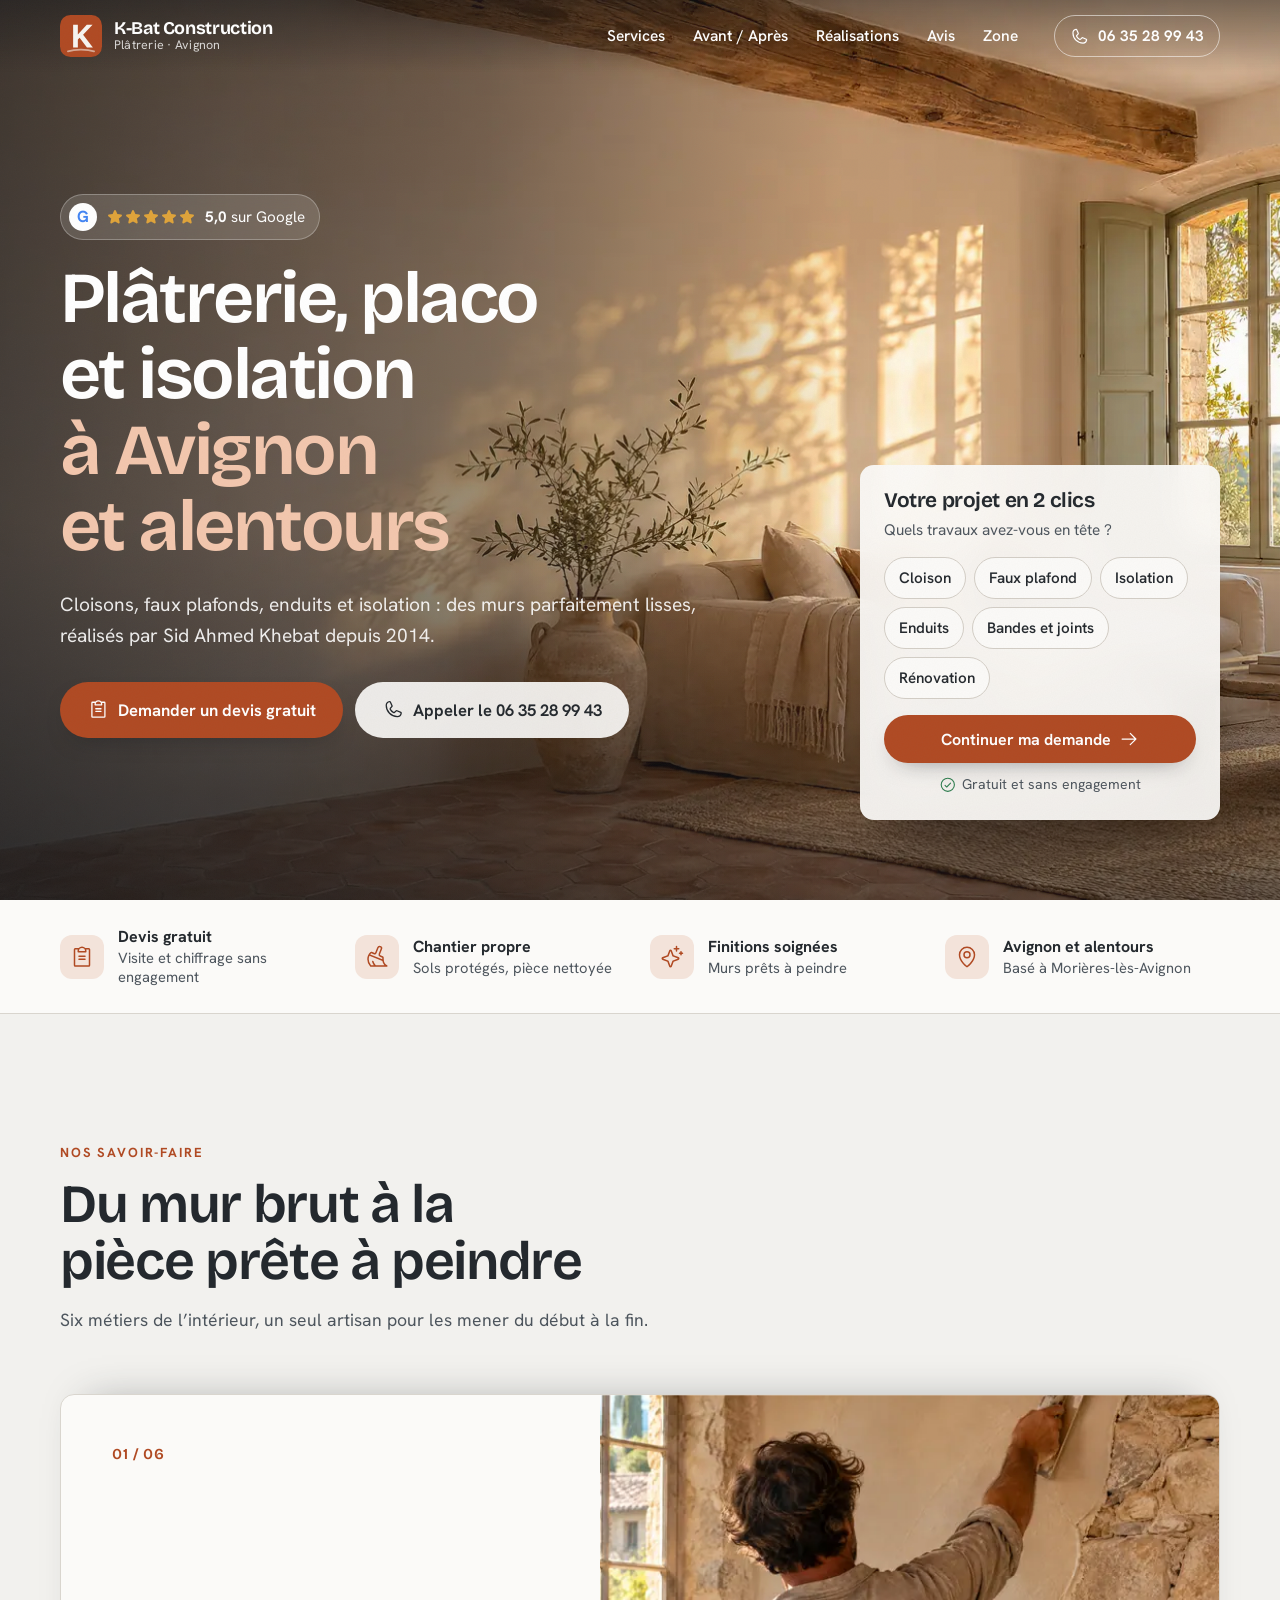
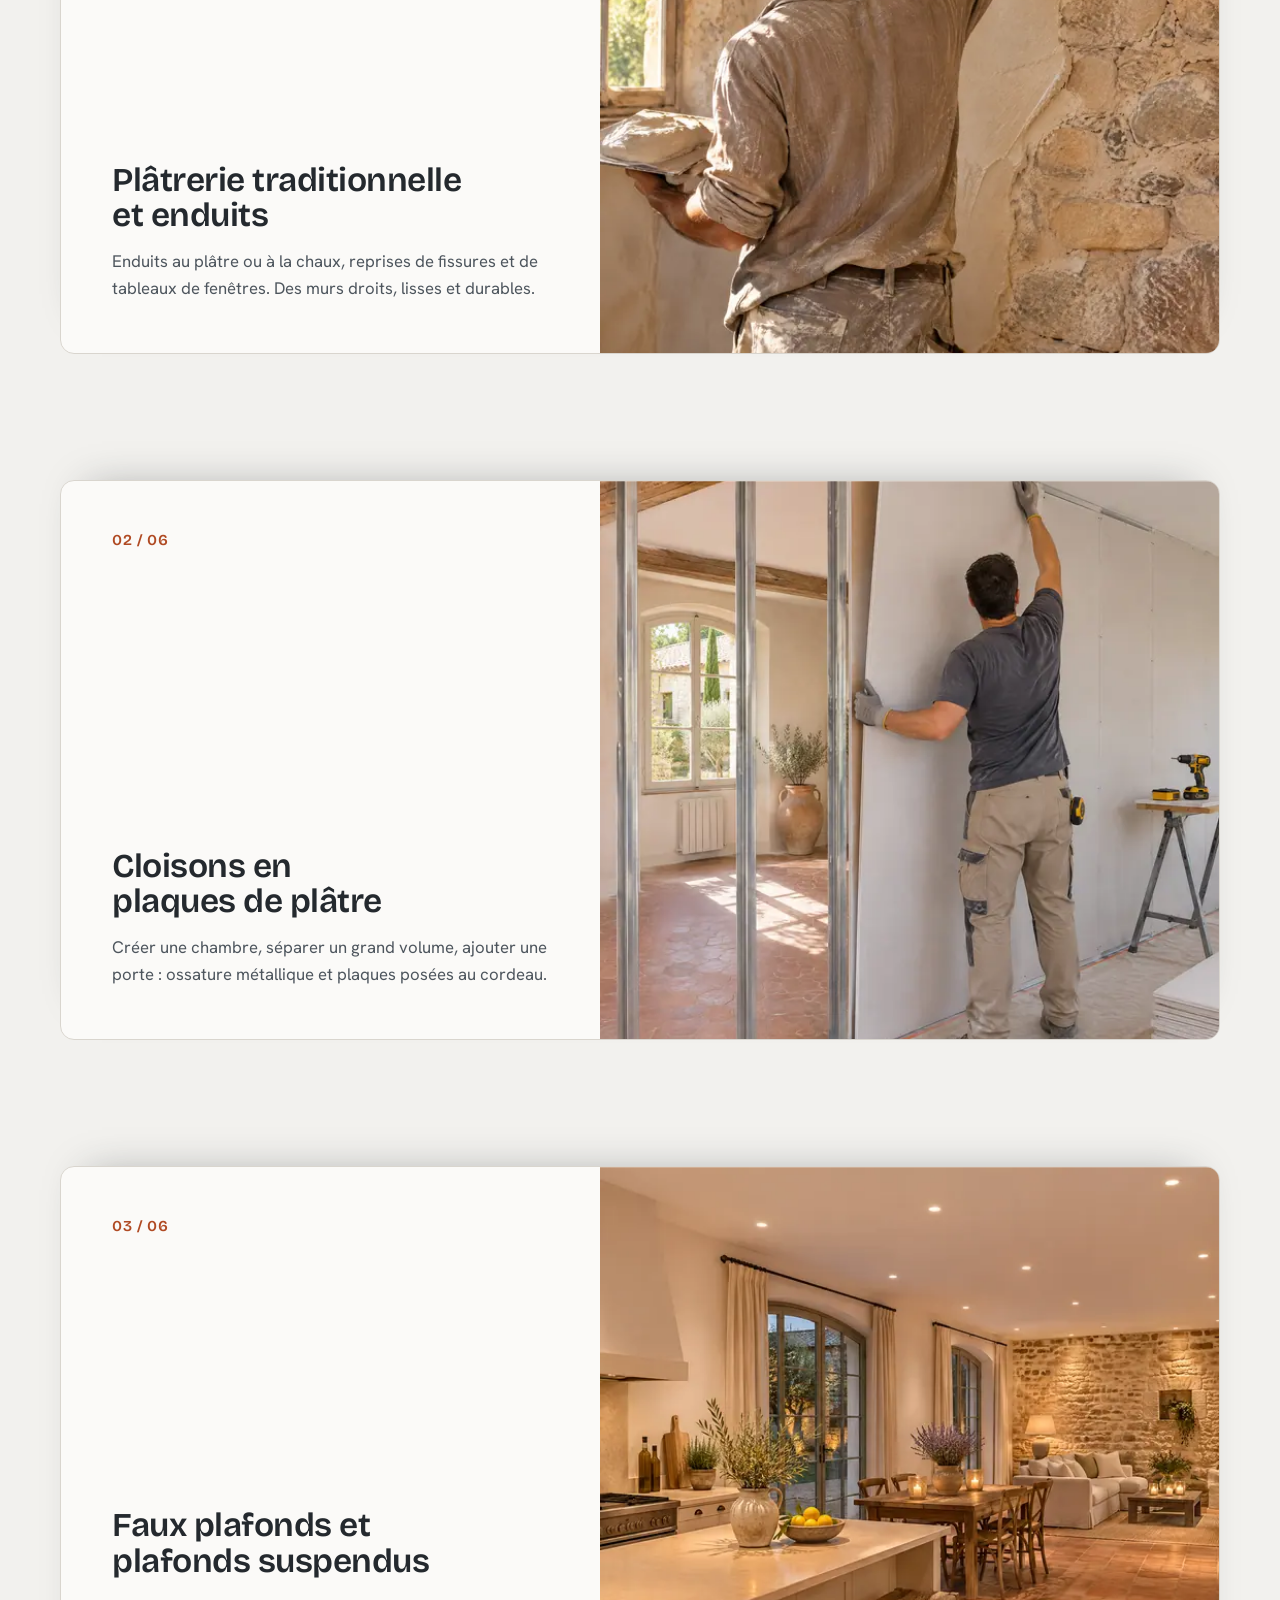
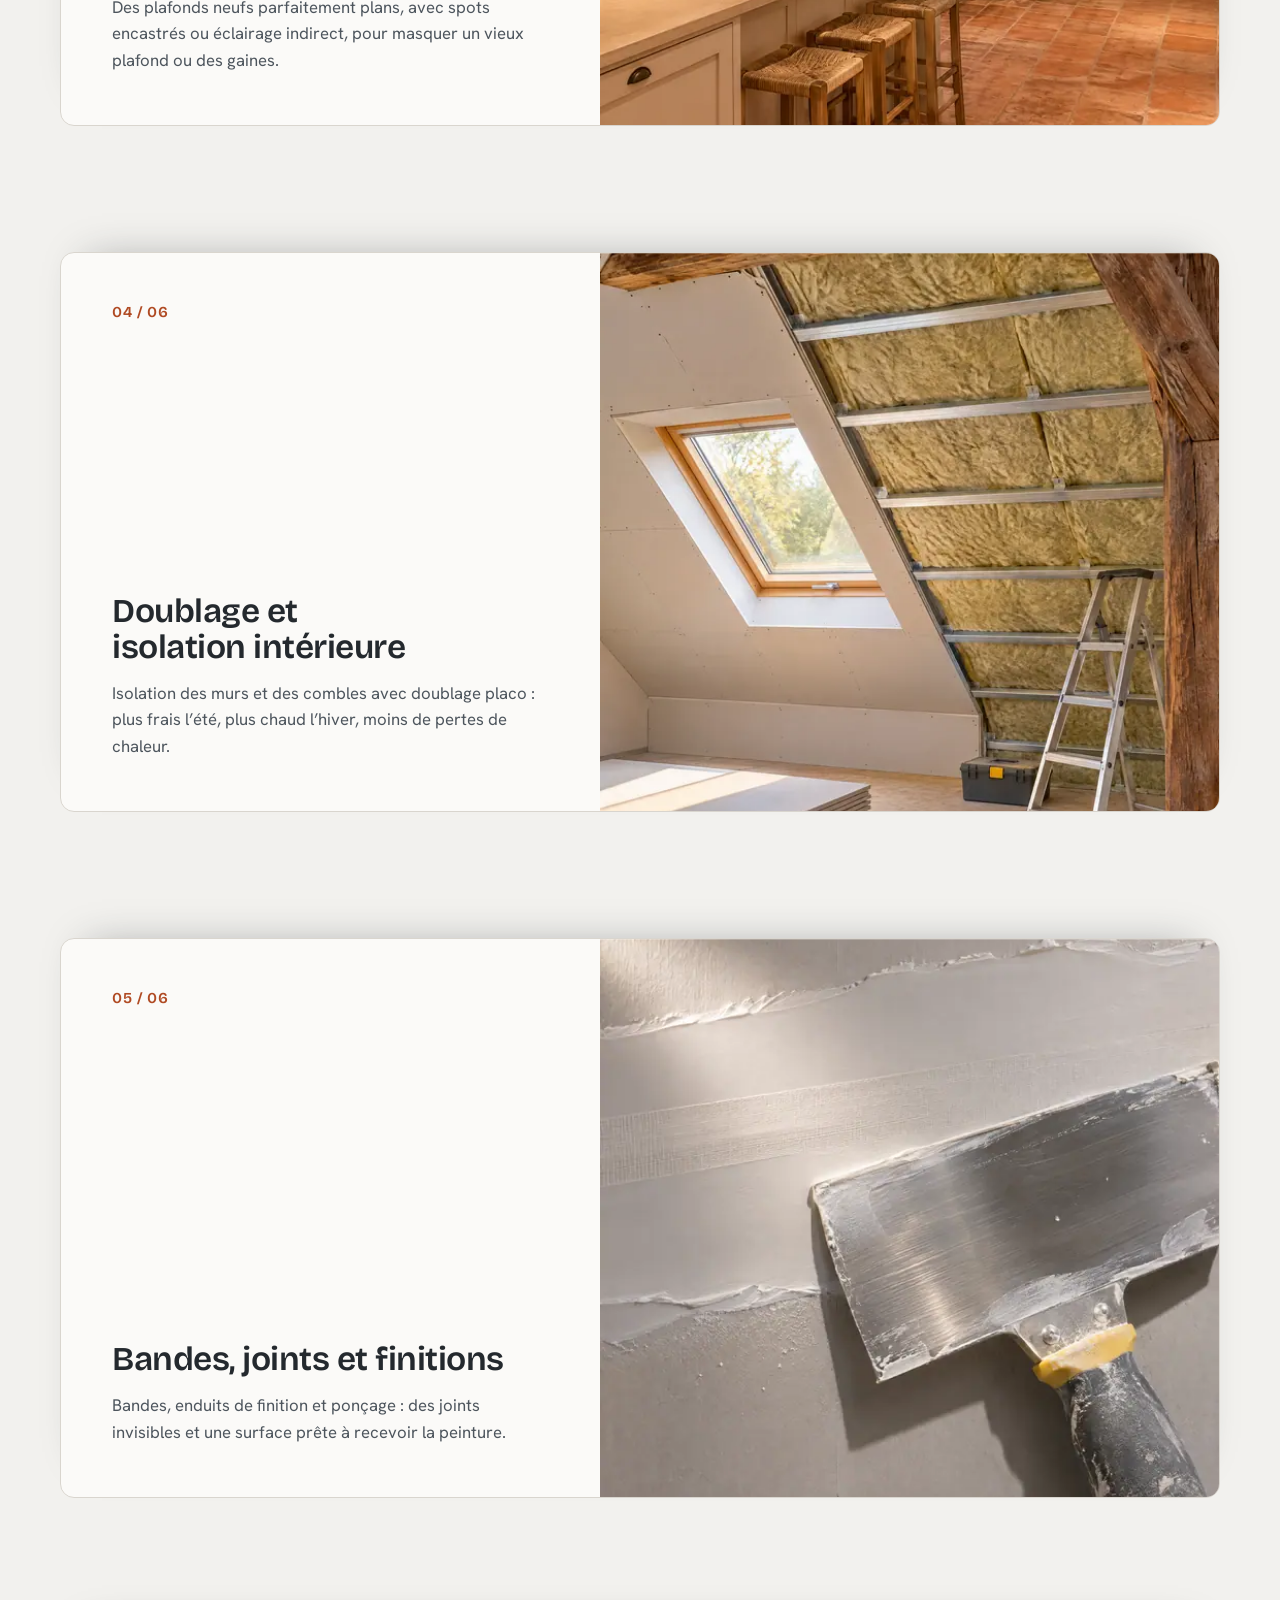
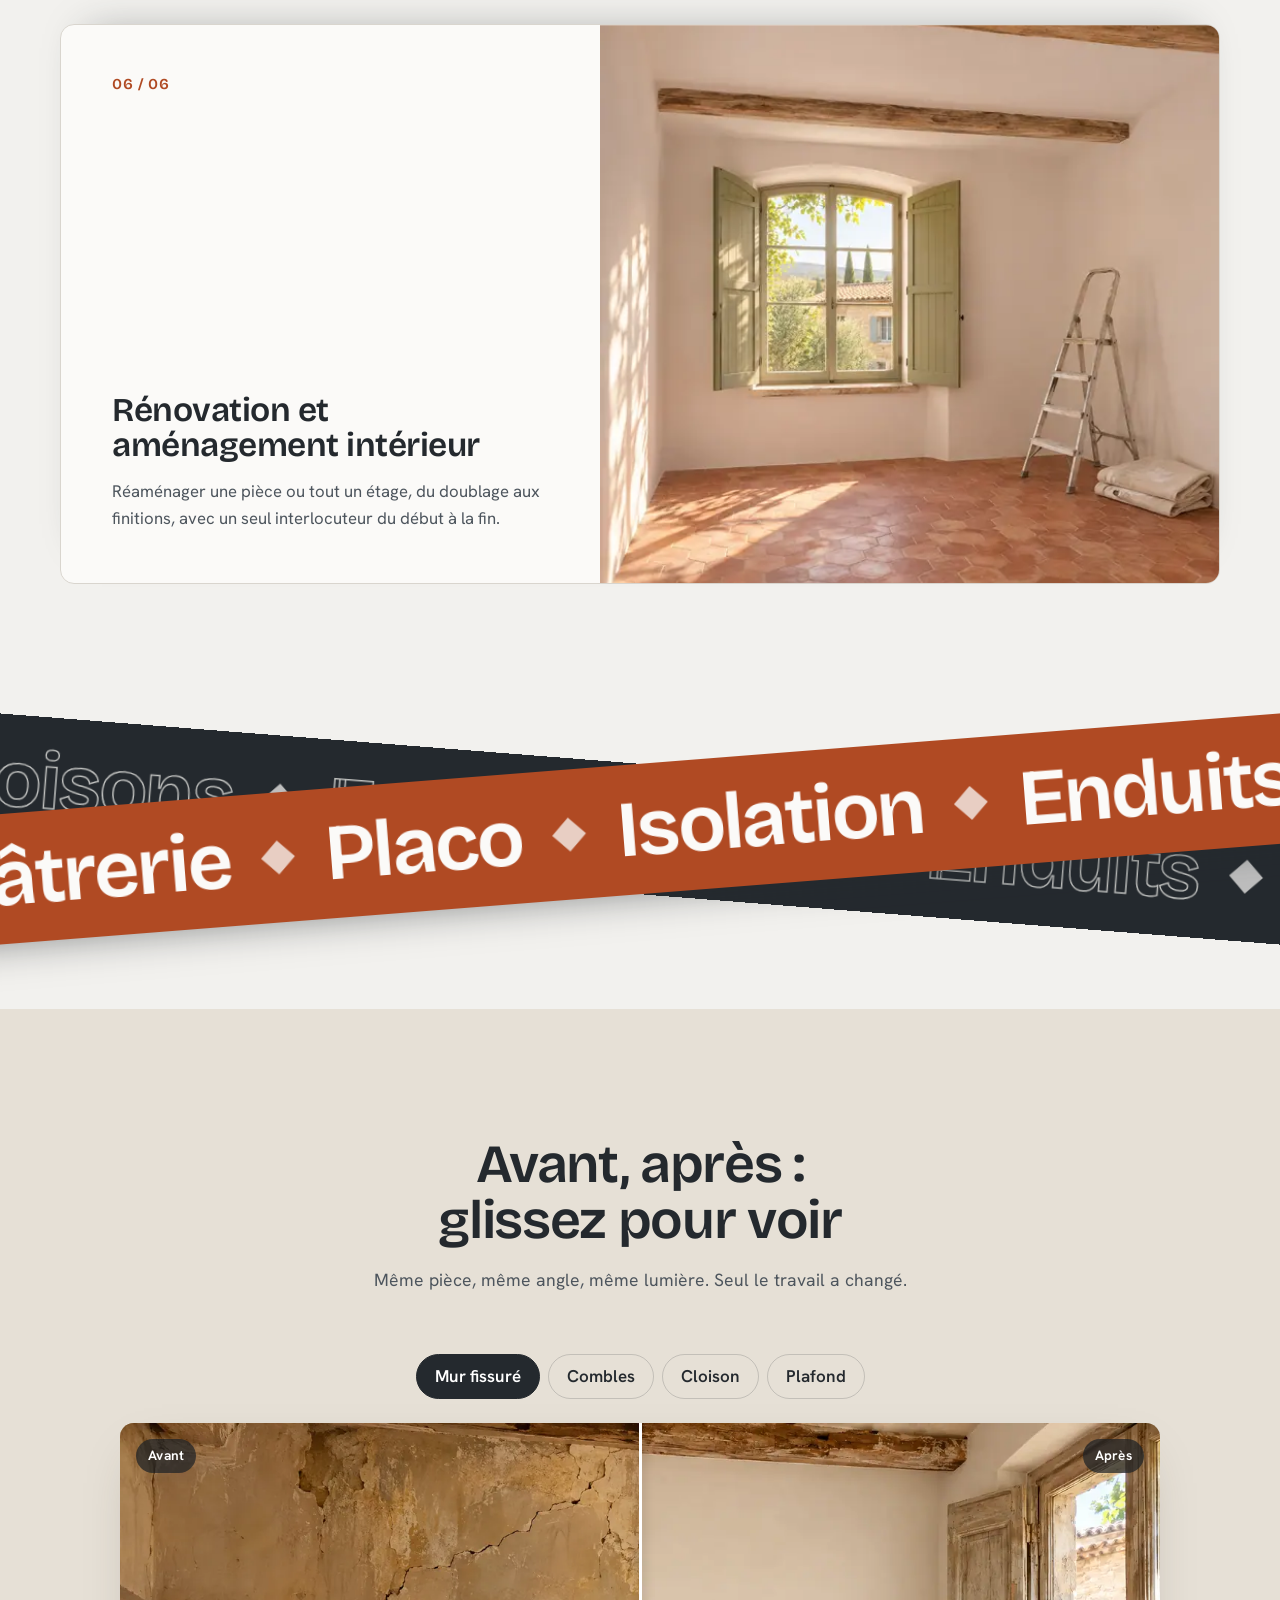
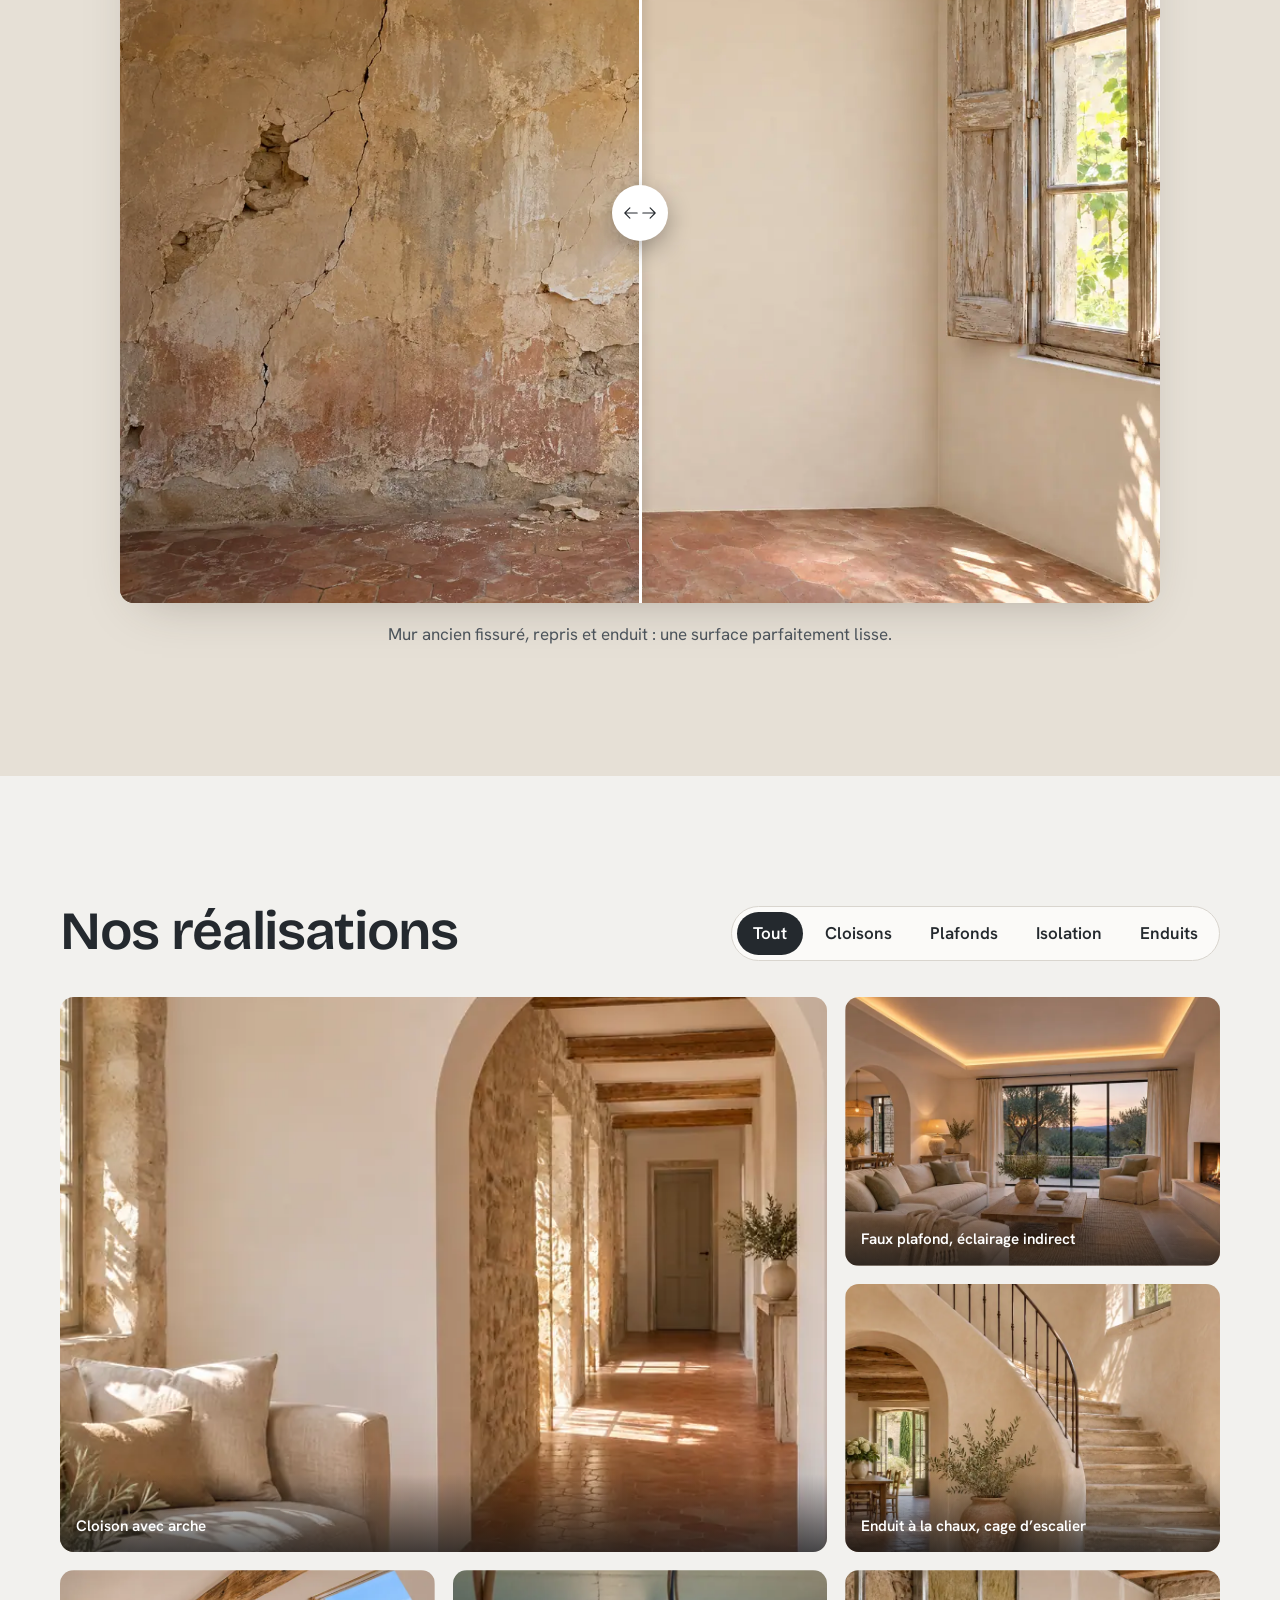
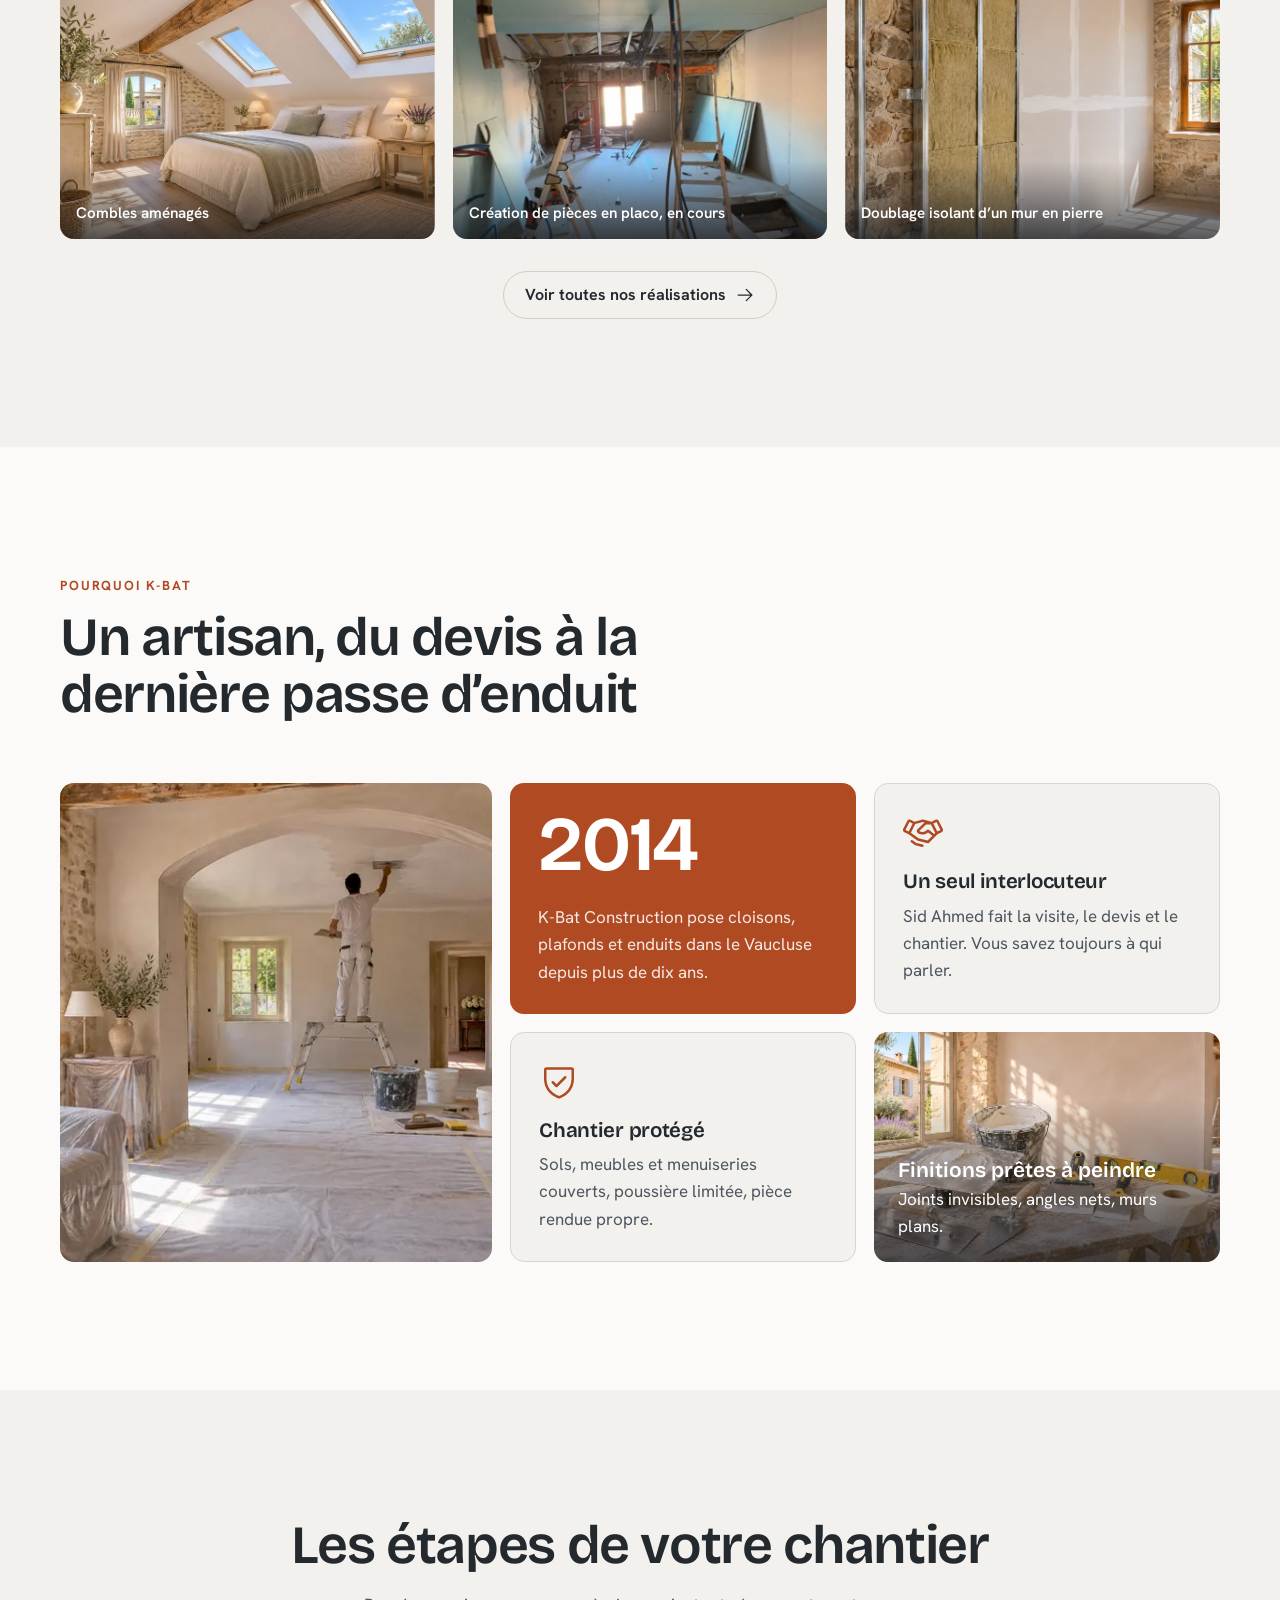
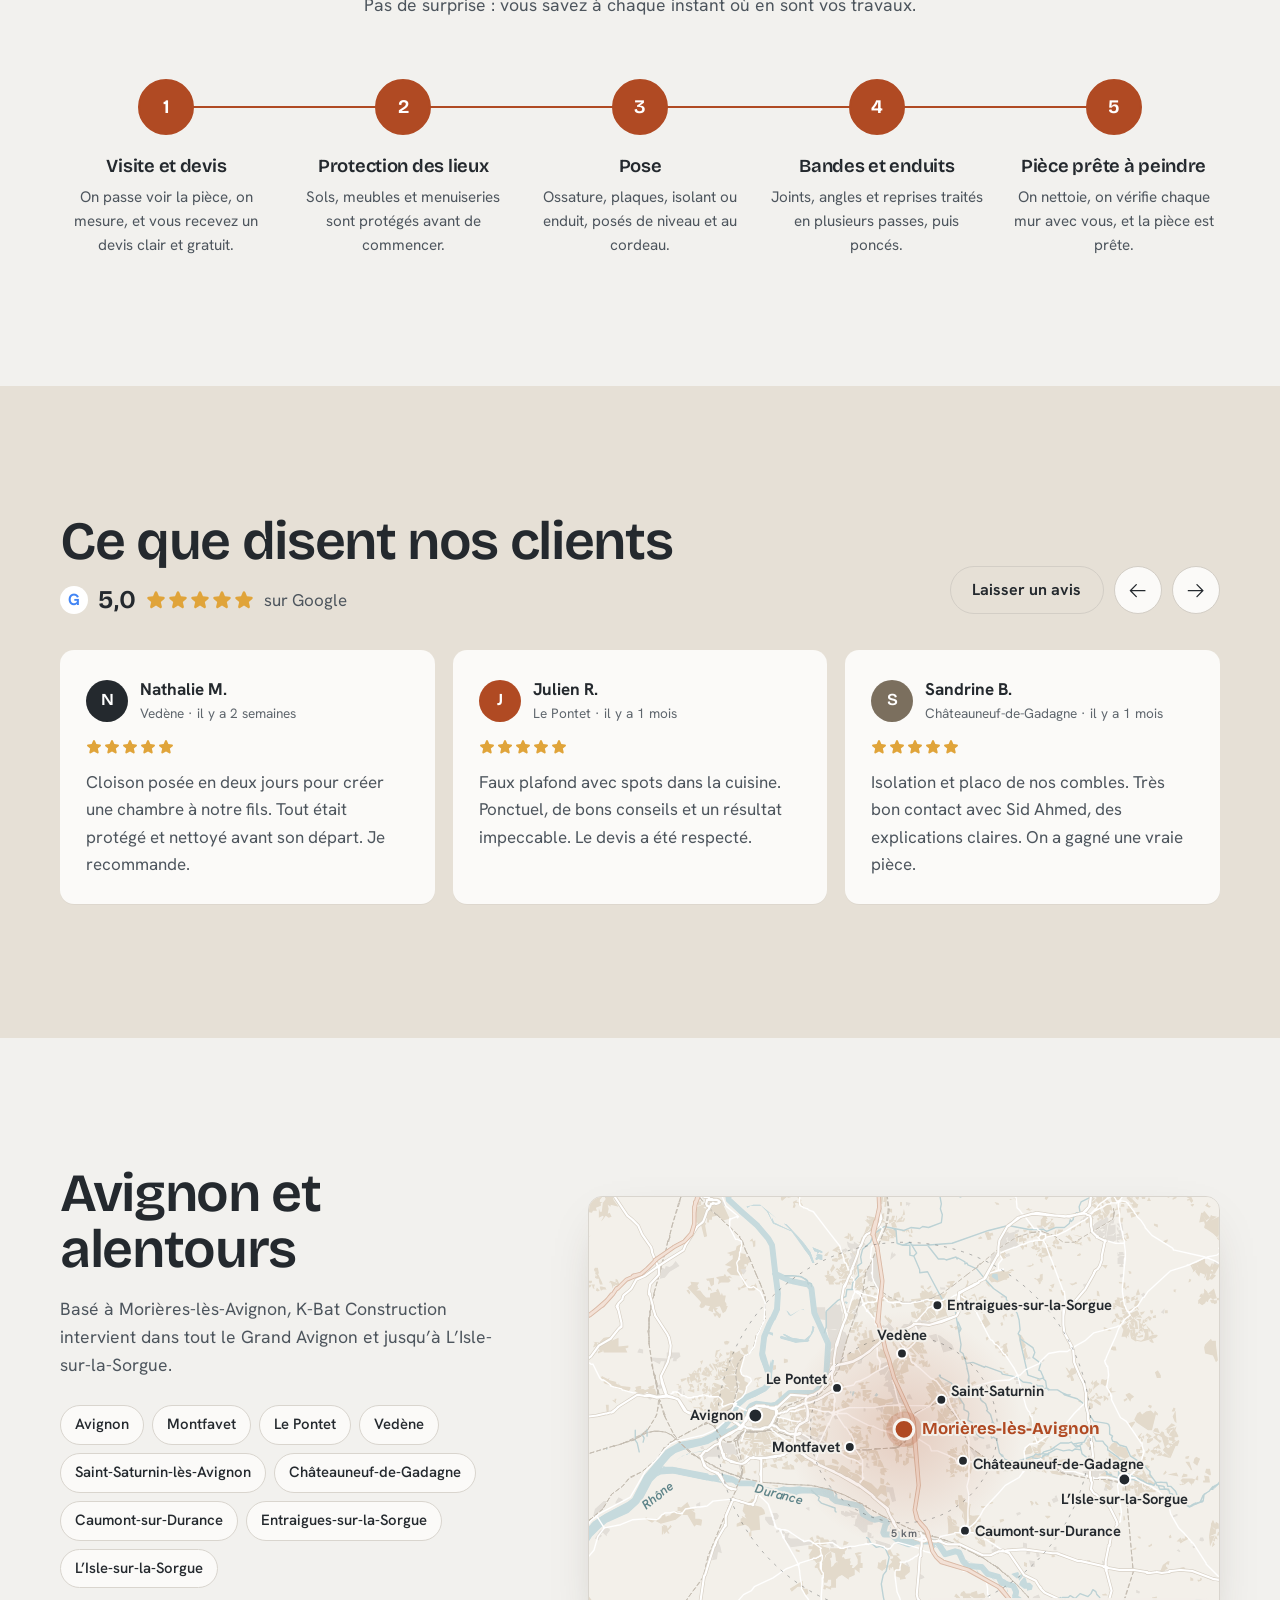
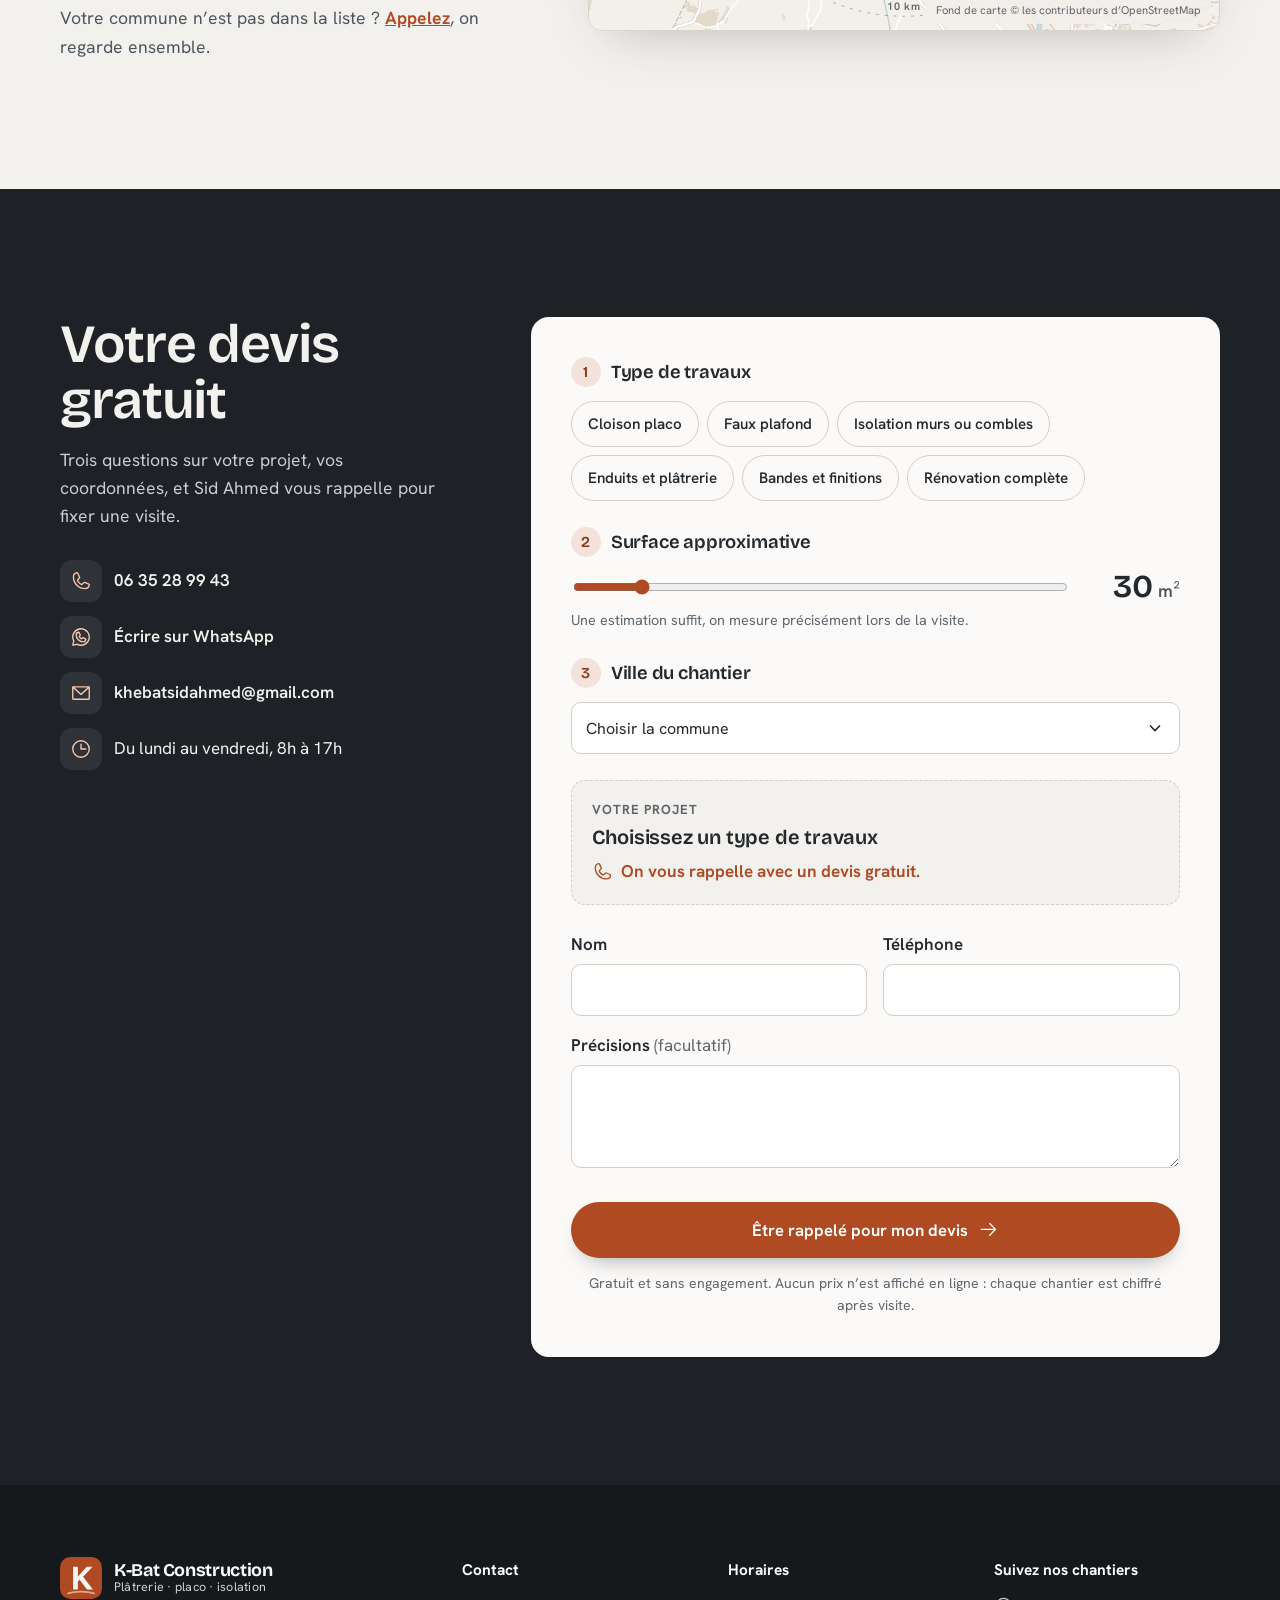
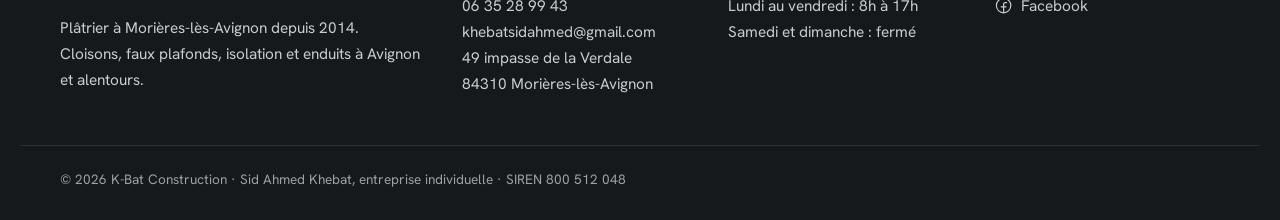
==== commit 30bc1e92: "Correction photos des services" ====
--- a/index.html
+++ b/index.html
@@ -41,7 +41,7 @@
   "sameAs": ["https://www.facebook.com/p/K-bat-construction-61570720221980/"]
 }
 </script>
-<script src="assets/js/main.js?v=6" defer></script>
+<script src="assets/js/main.js?v=7" defer></script>
 </head>
 <body>
 <a class="skip" href="#main">Aller au contenu</a>
--- a/assets/css/style.css
+++ b/assets/css/style.css
@@ -309,7 +309,7 @@
 .map__towns circle{fill:var(--slate);stroke:#fff;stroke-width:2}
 .map__towns text{font:650 15px "Hanken";fill:var(--slate)}
 .map__homet{font:700 17px "Bricolage";fill:var(--terra)}
-.map__src{position:absolute;right:8px;bottom:6px;font-size:.7rem;color:var(--slate-3);background:rgba(243,240,234,.85);padding:1px 6px;border-radius:4px}
+.map__src{position:absolute;right:8px;bottom:6px;font-size:.7rem;color:var(--slate-3);background:rgba(243,240,234,.9);padding:4px 10px;border-radius:6px}
 @media (prefers-reduced-motion:no-preference){
   .js .map__towns g{opacity:0;transform:translateY(6px);transition:opacity .6s var(--ease),transform .6s var(--ease);transition-delay:calc(var(--i) * 70ms)}
   .js .map.is-in .map__towns g{opacity:1;transform:none}
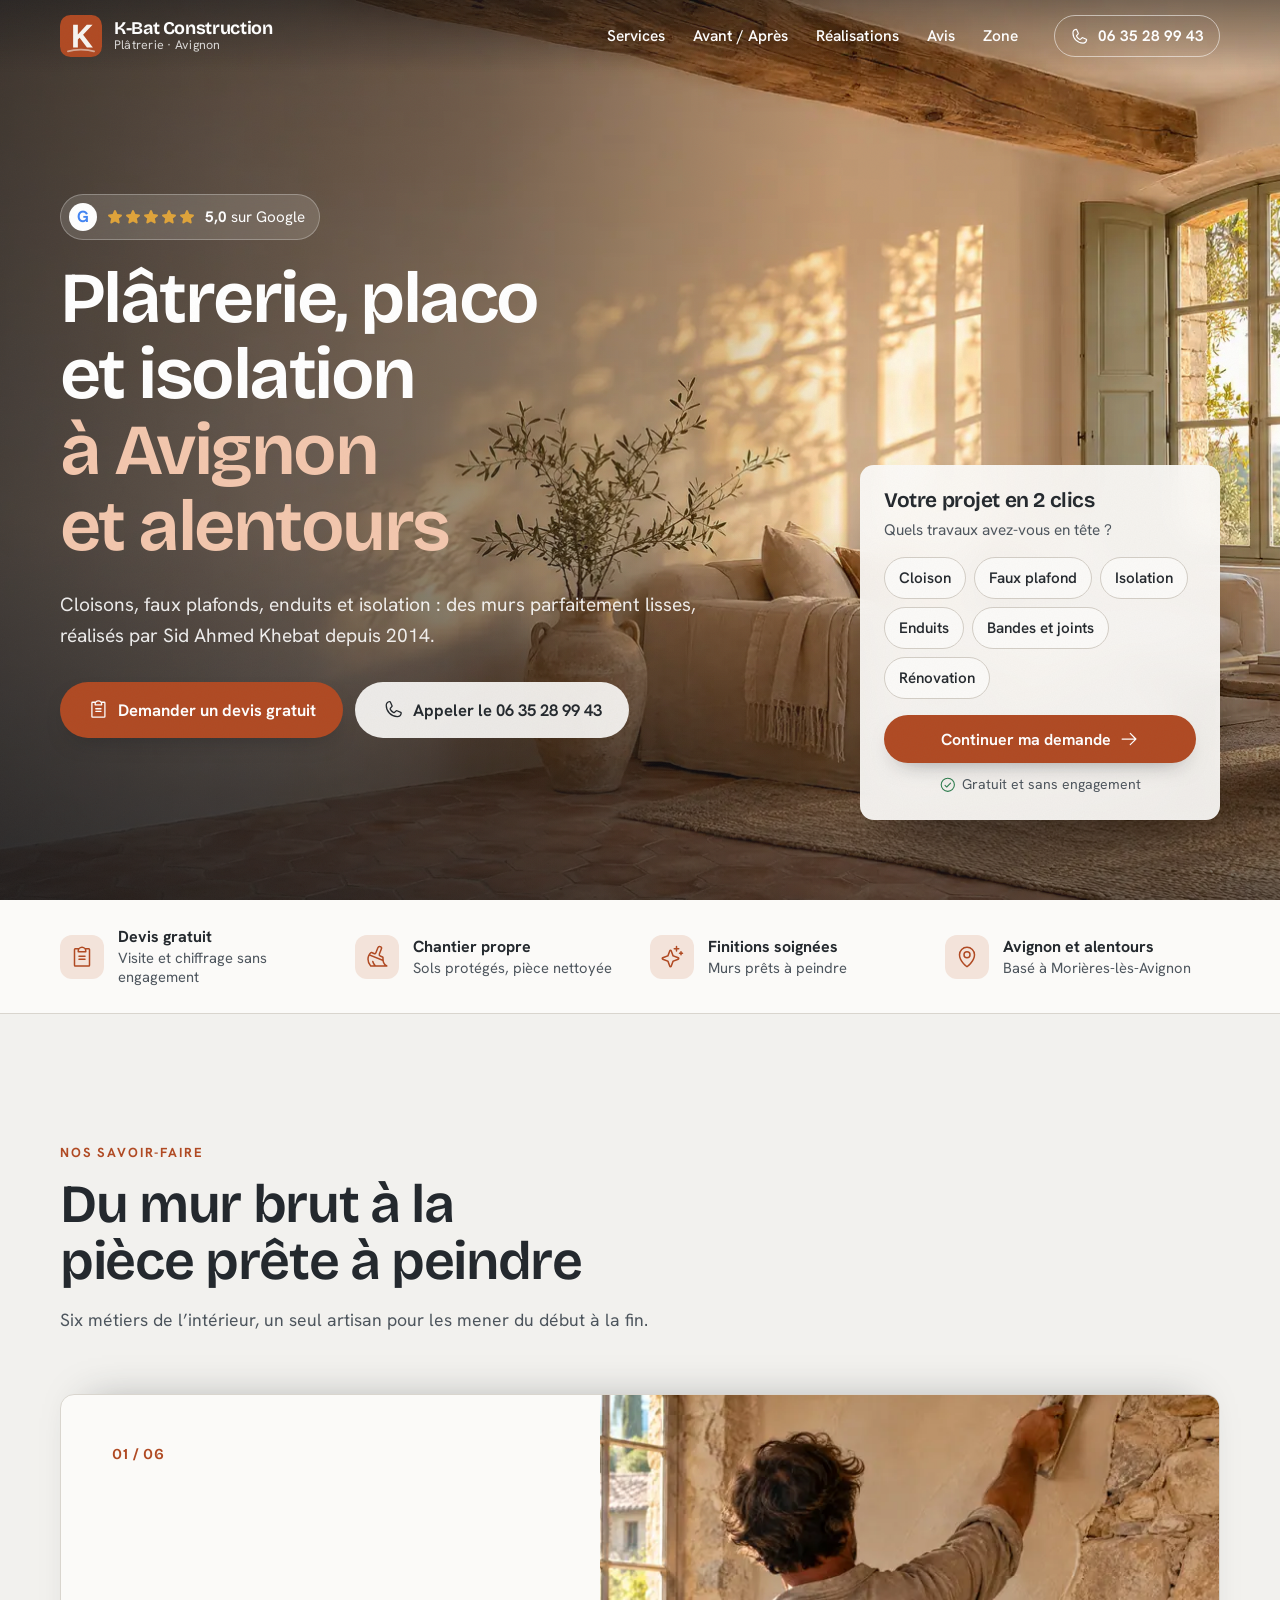
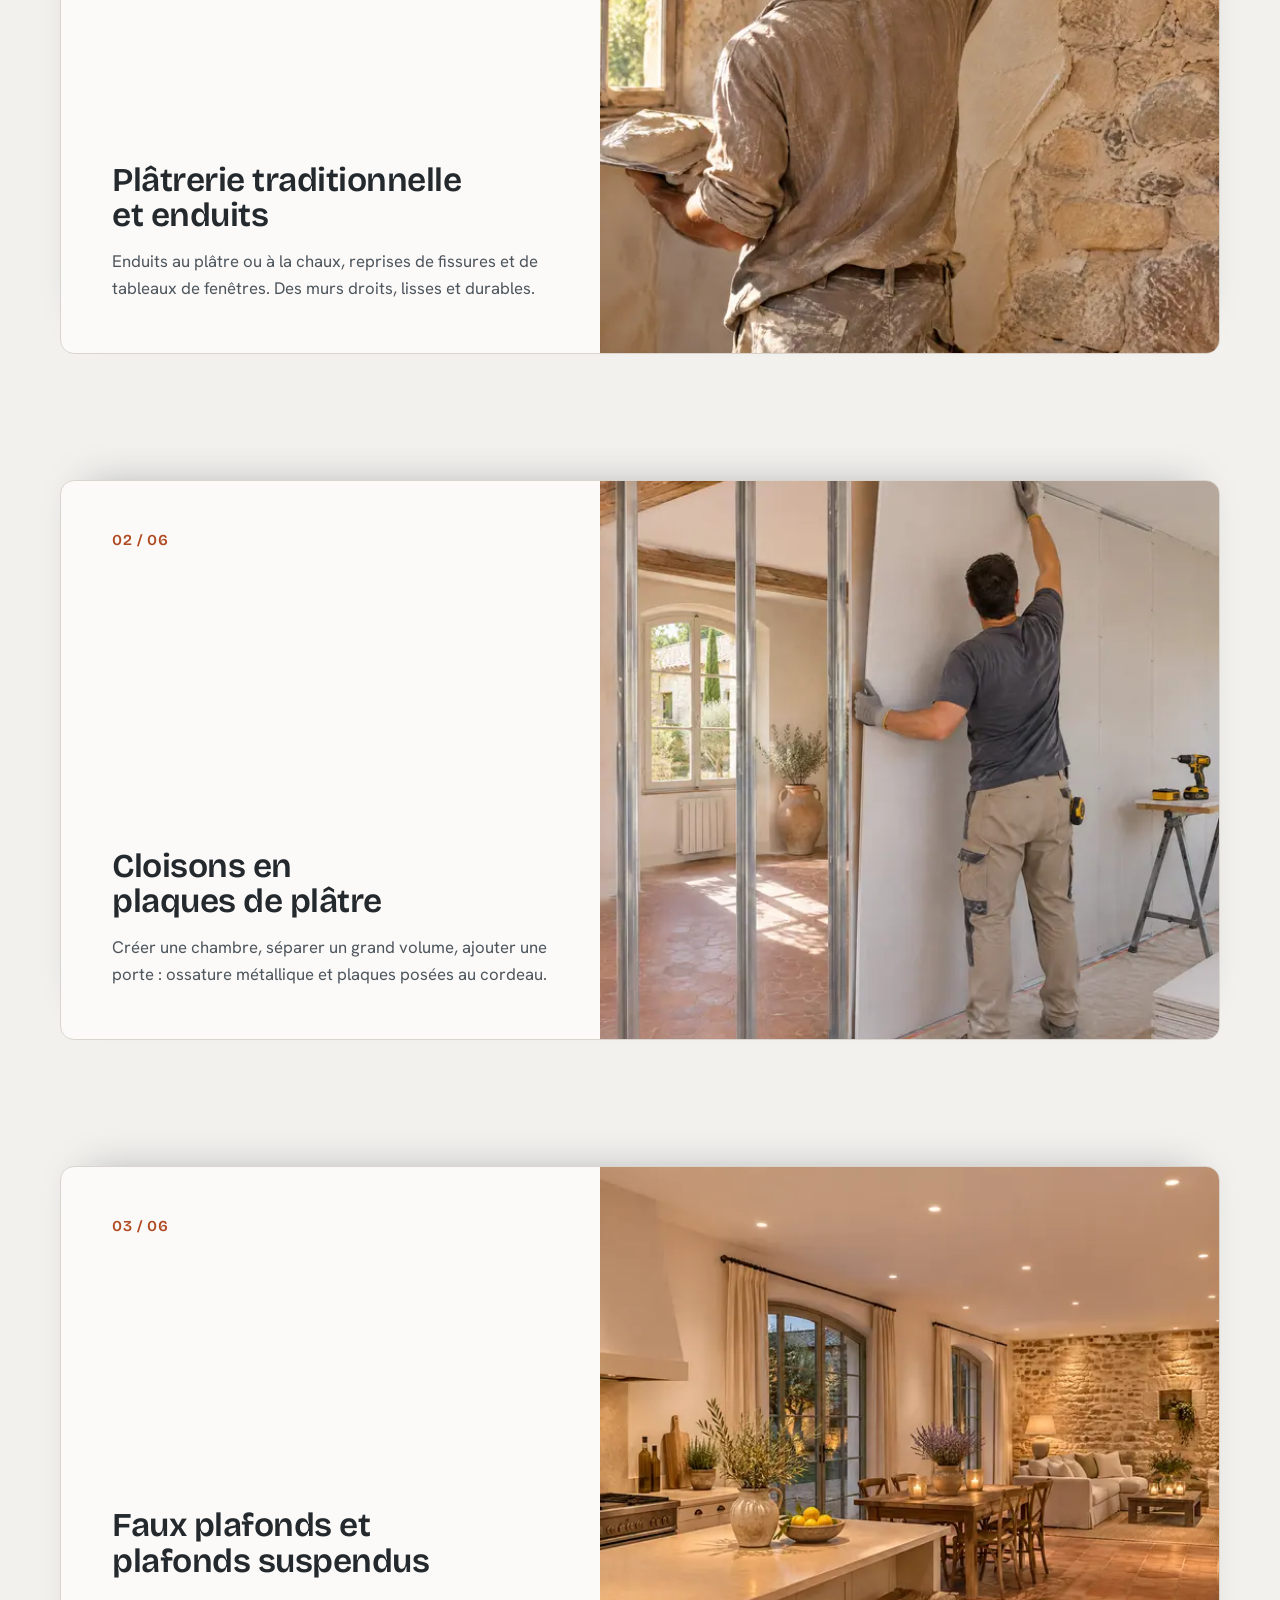
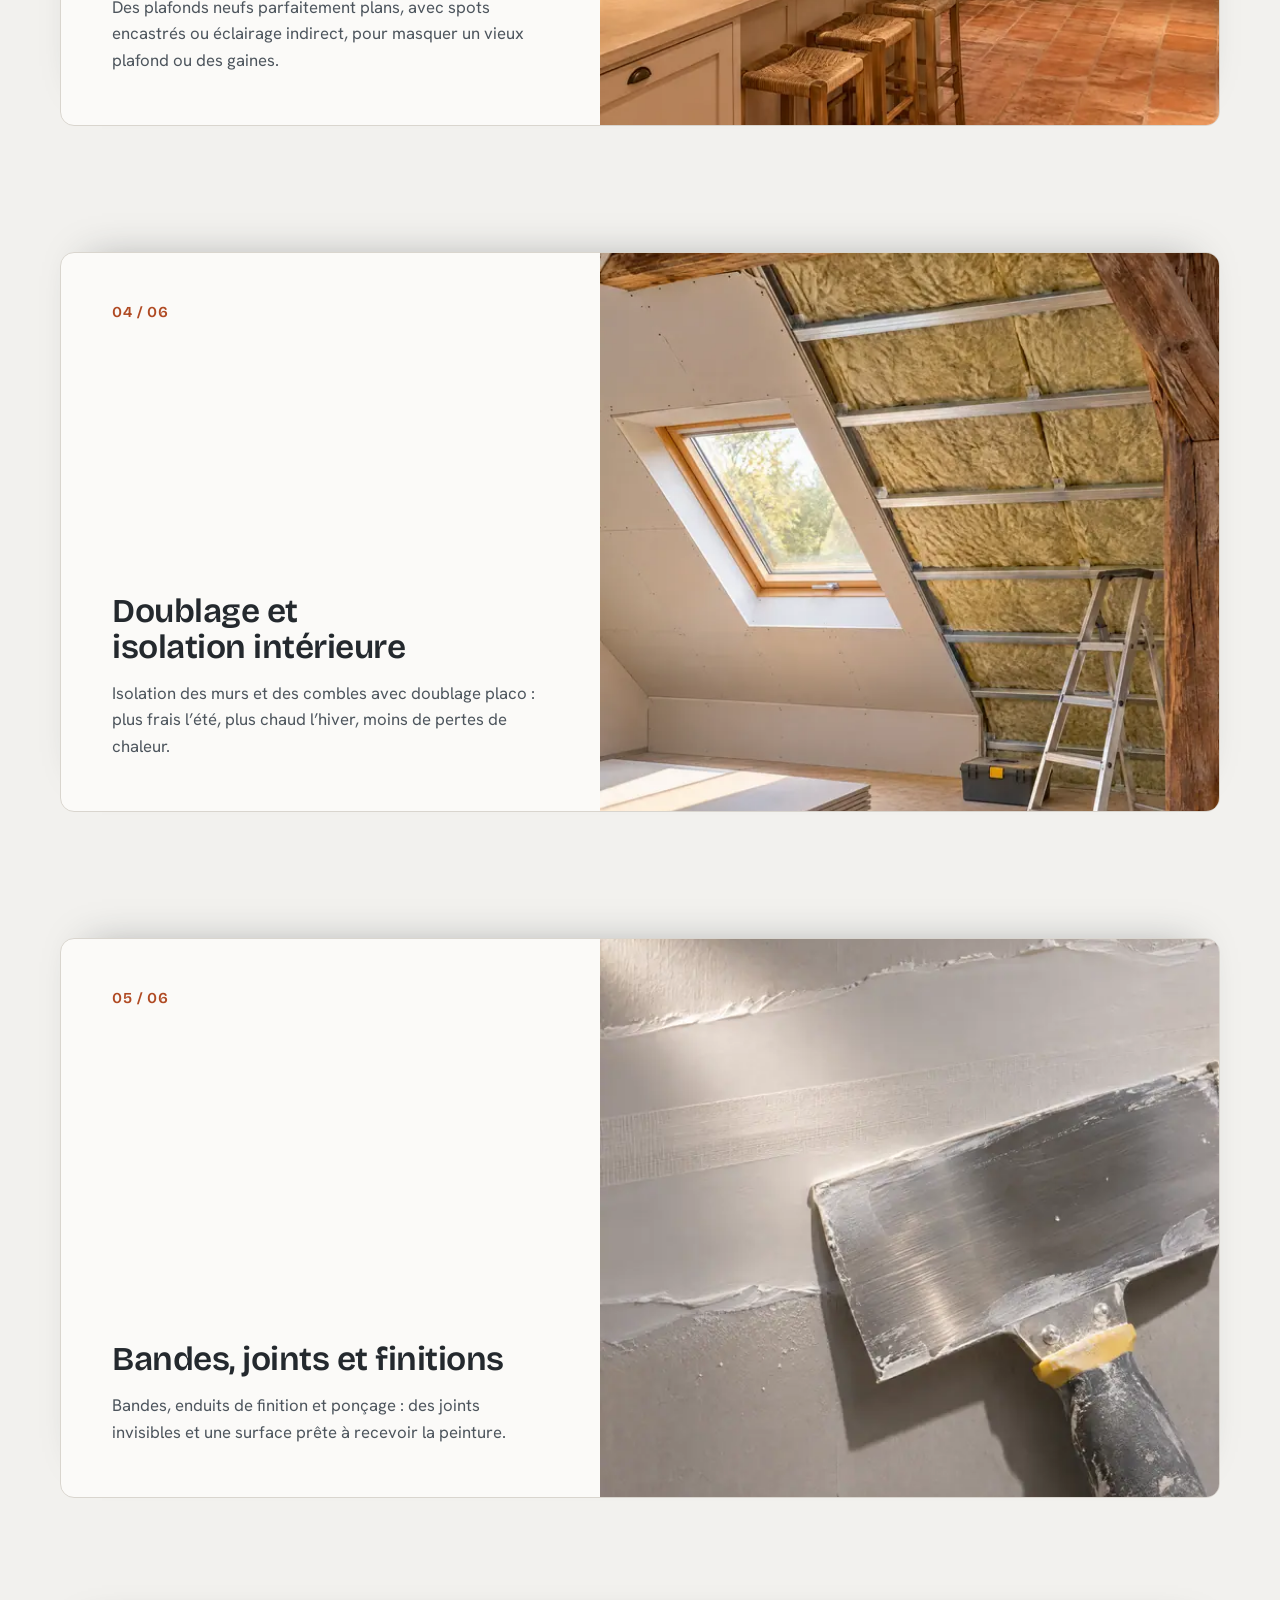
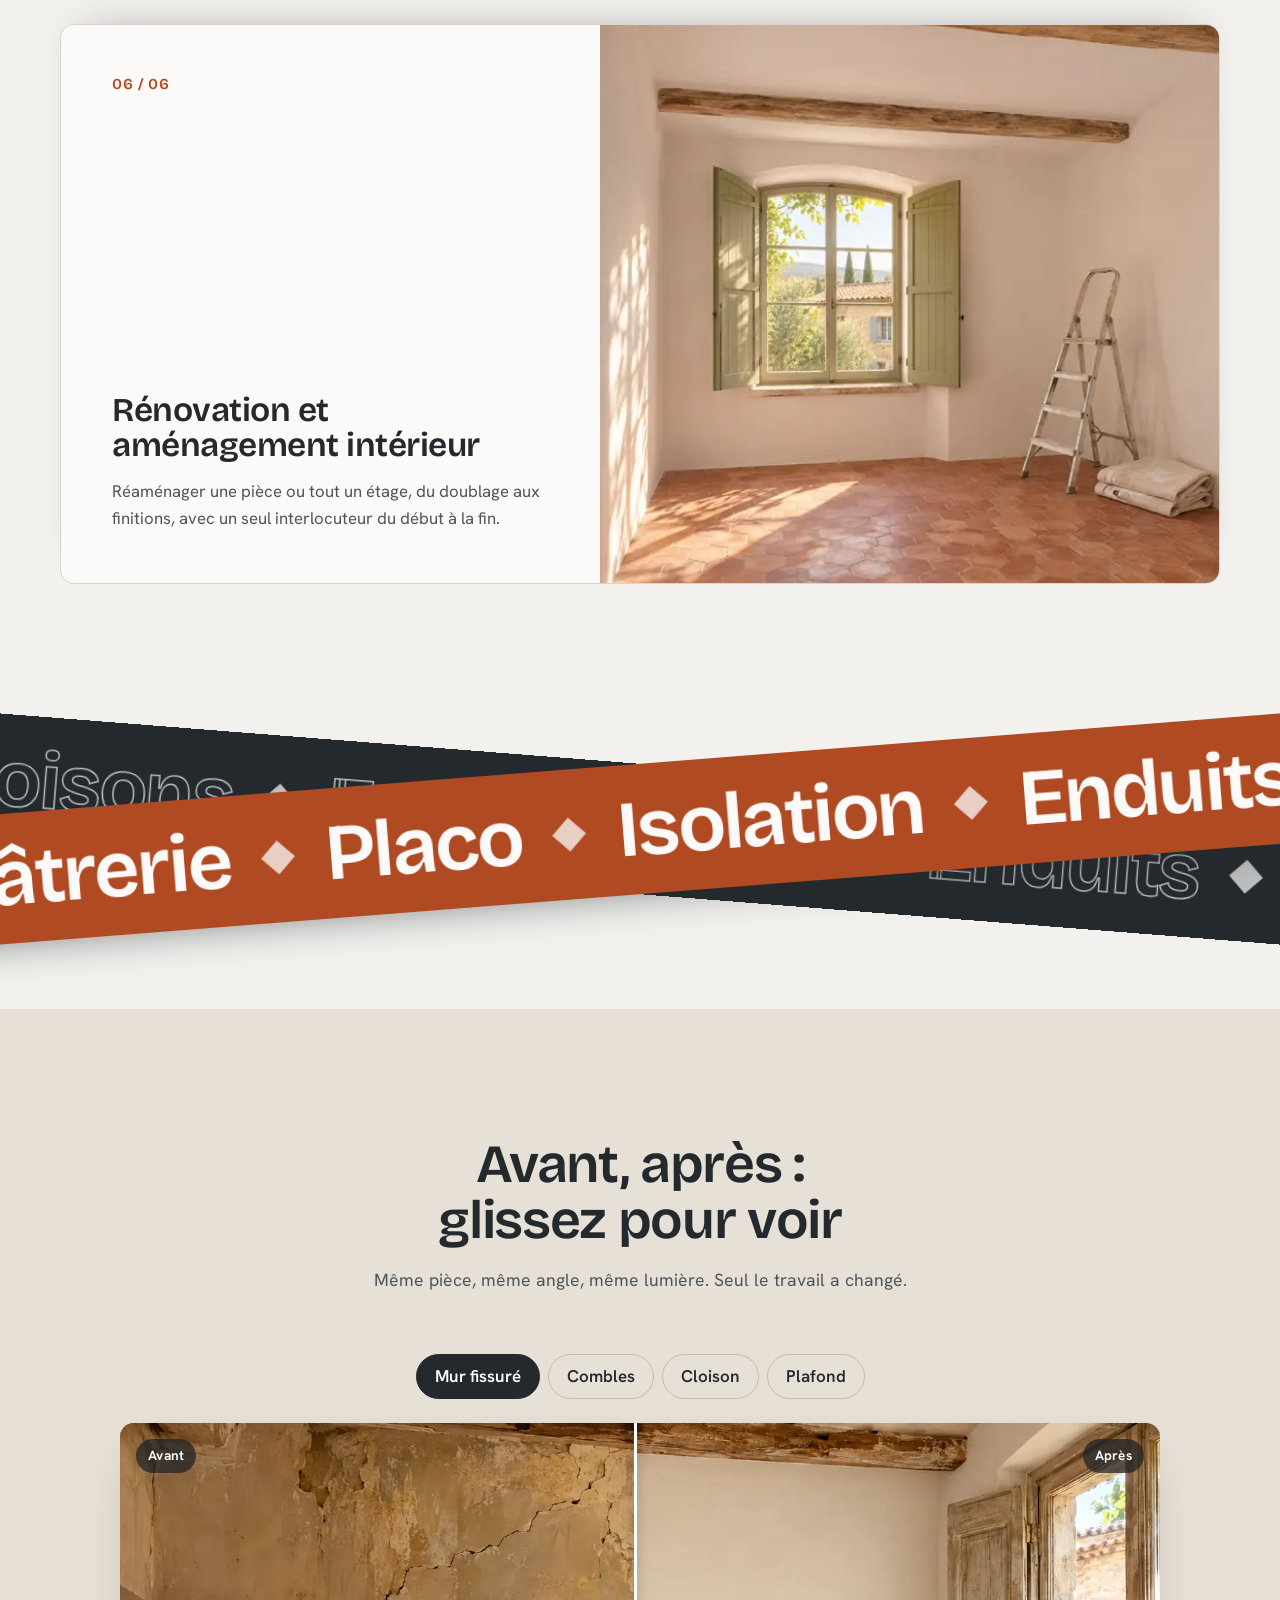
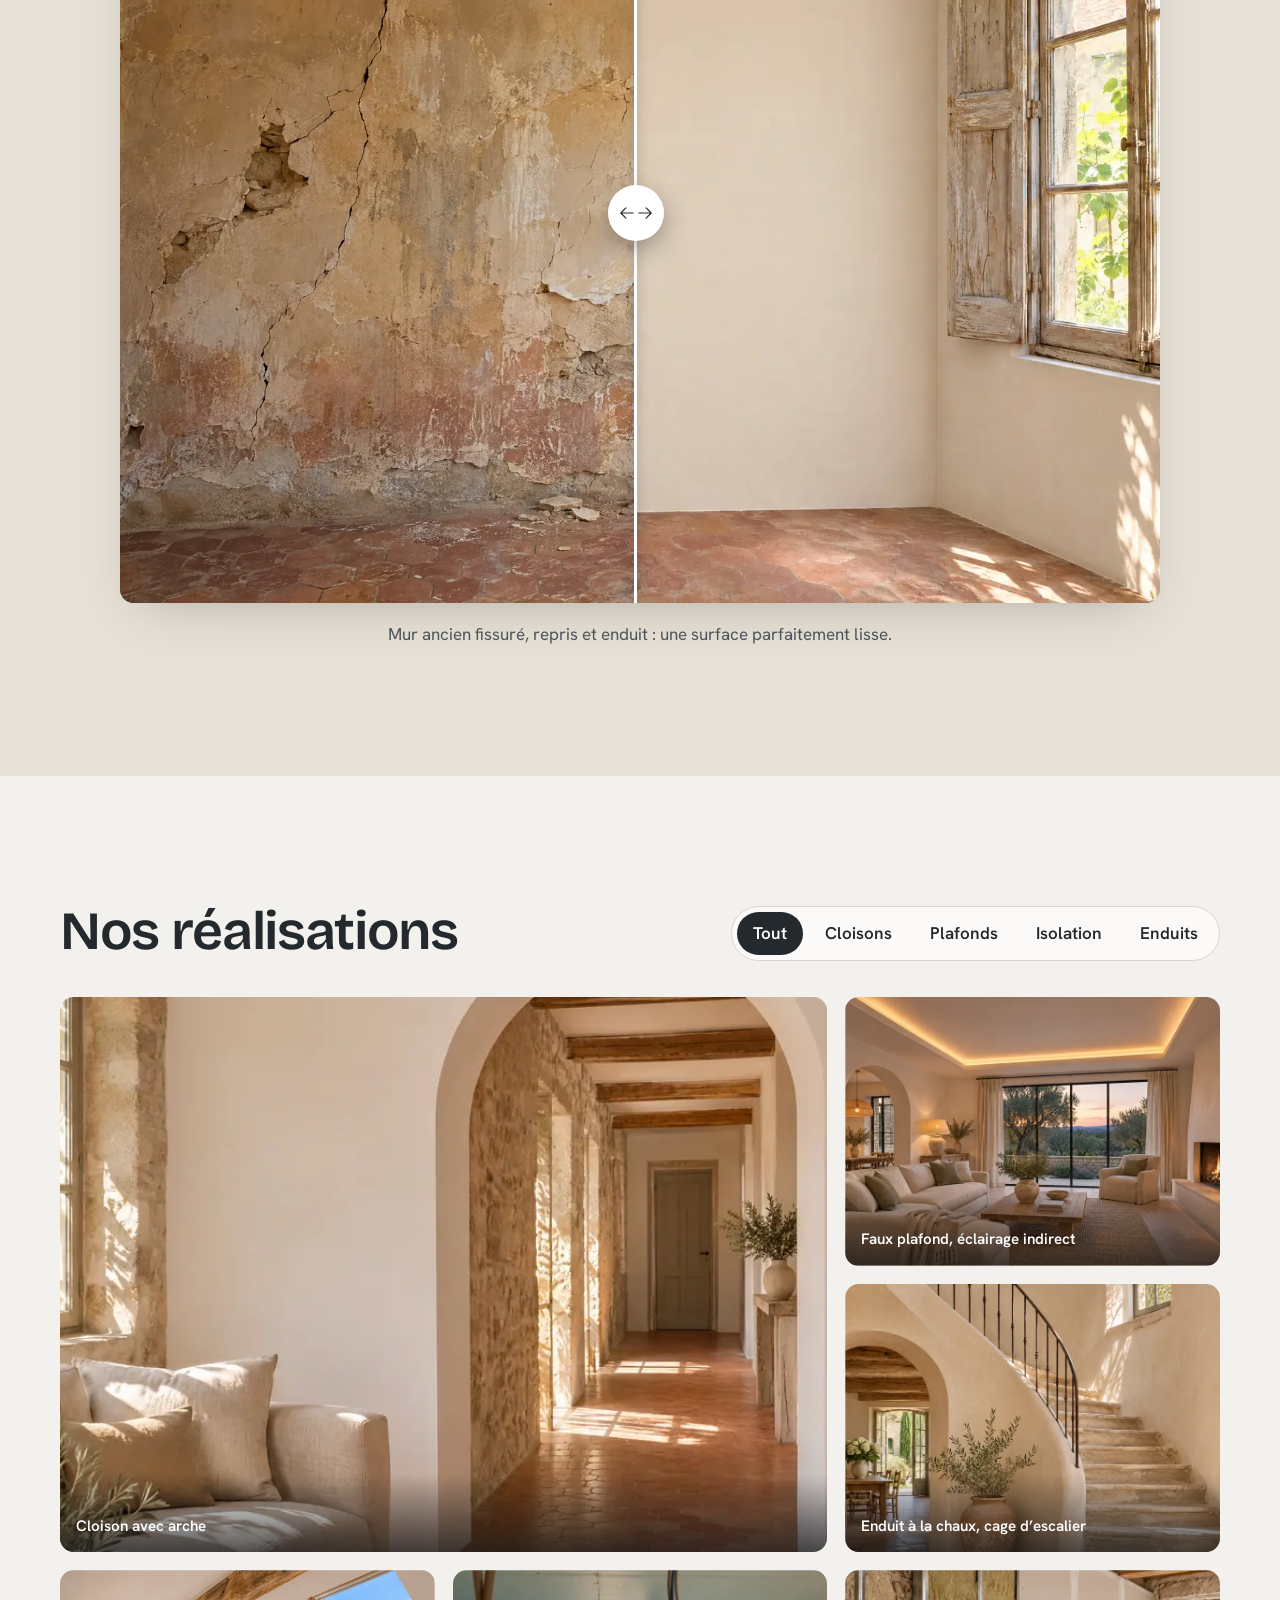
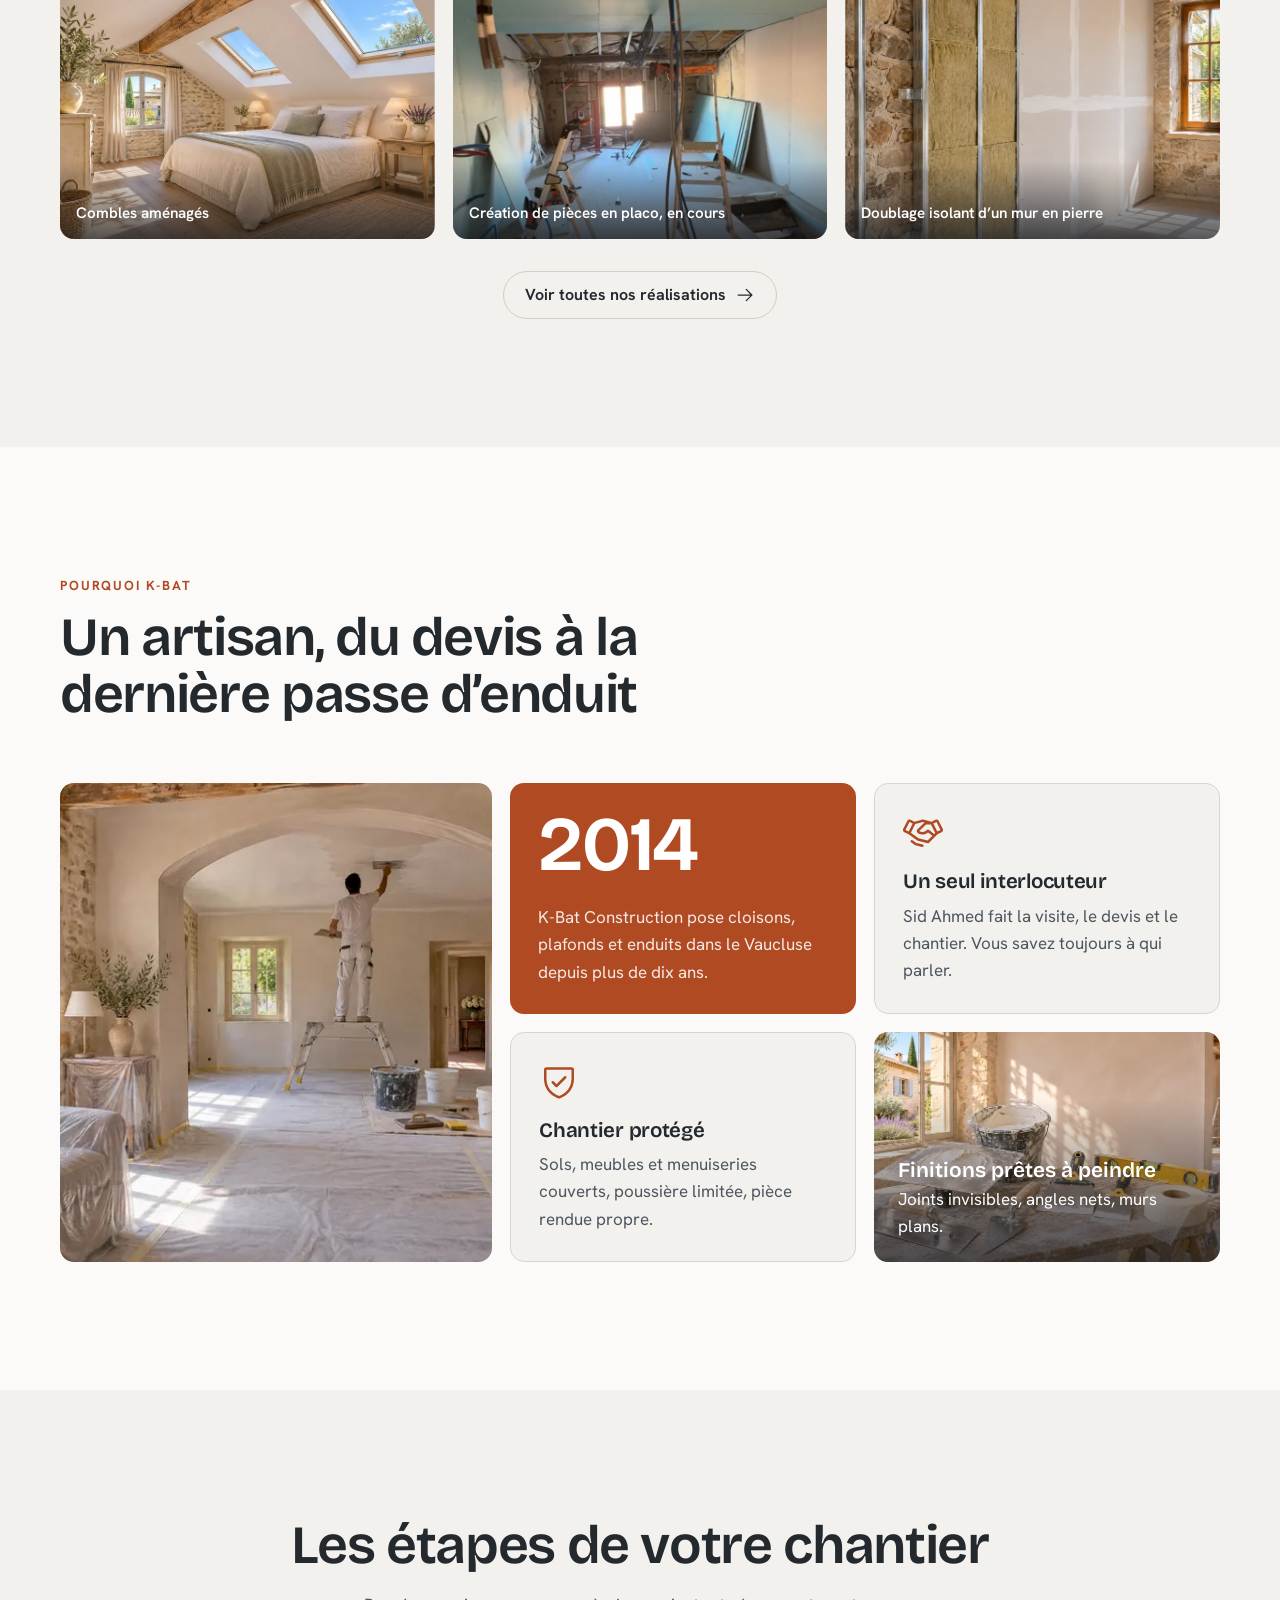
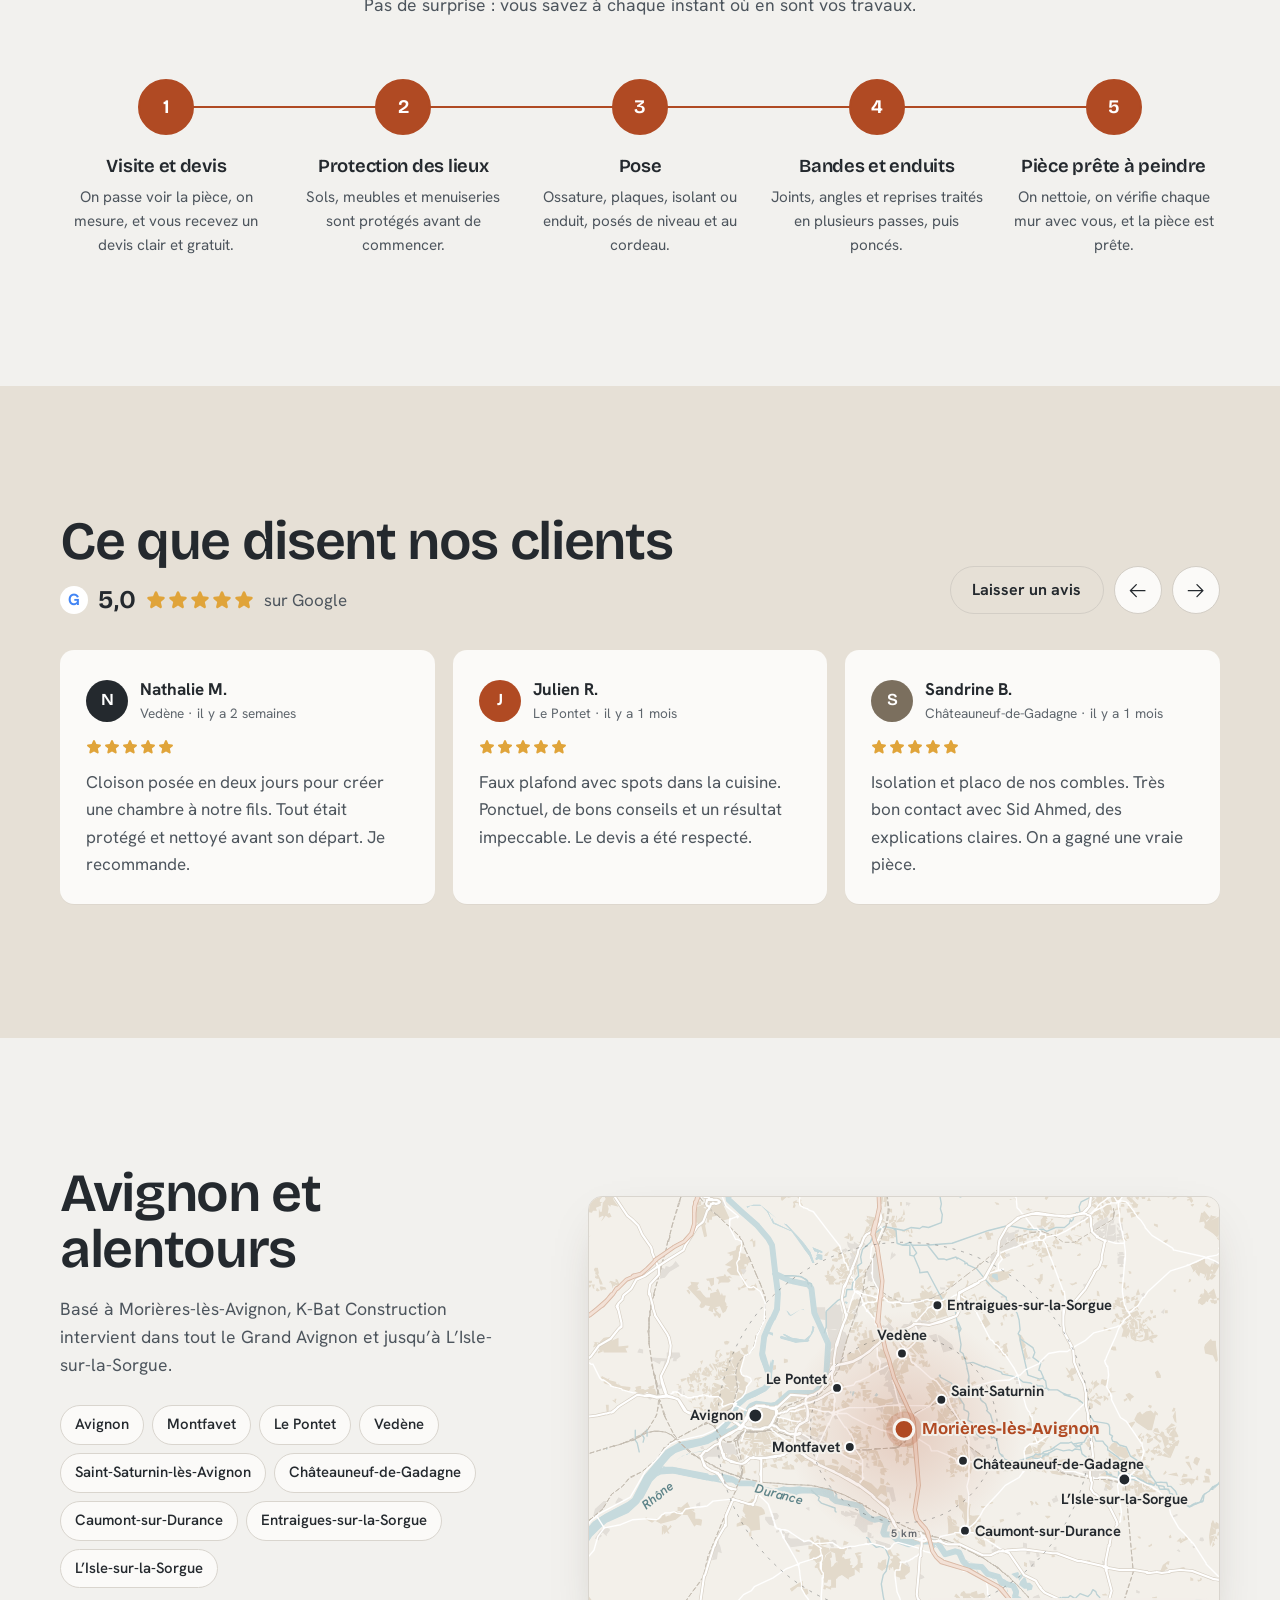
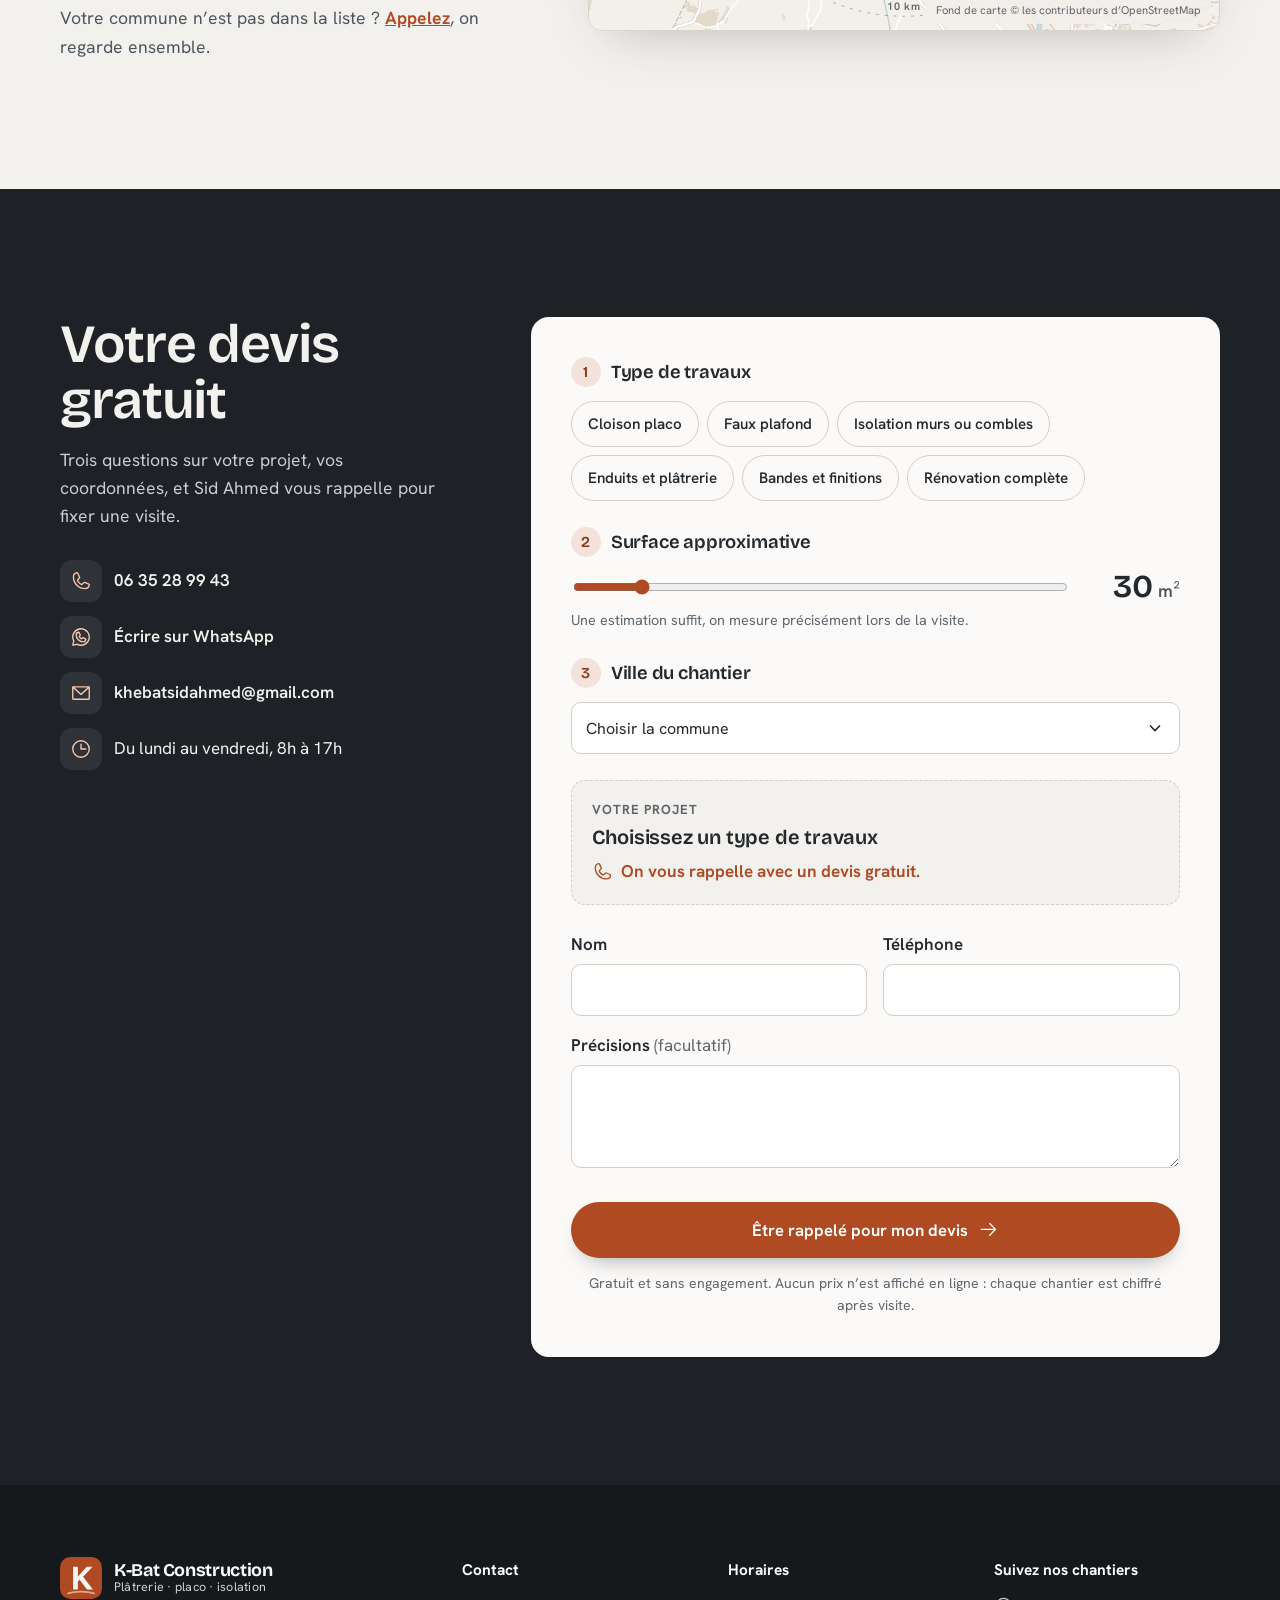
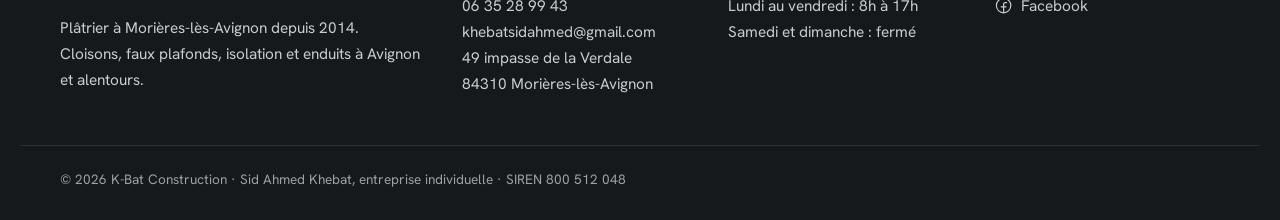
==== commit 5c64cffe: "Photos des services chargées à l'avance" ====
--- a/index.html
+++ b/index.html
@@ -41,7 +41,7 @@
   "sameAs": ["https://www.facebook.com/p/K-bat-construction-61570720221980/"]
 }
 </script>
-<script src="assets/js/main.js?v=7" defer></script>
+<script src="assets/js/main.js?v=8" defer></script>
 </head>
 <body>
 <a class="skip" href="#main">Aller au contenu</a>
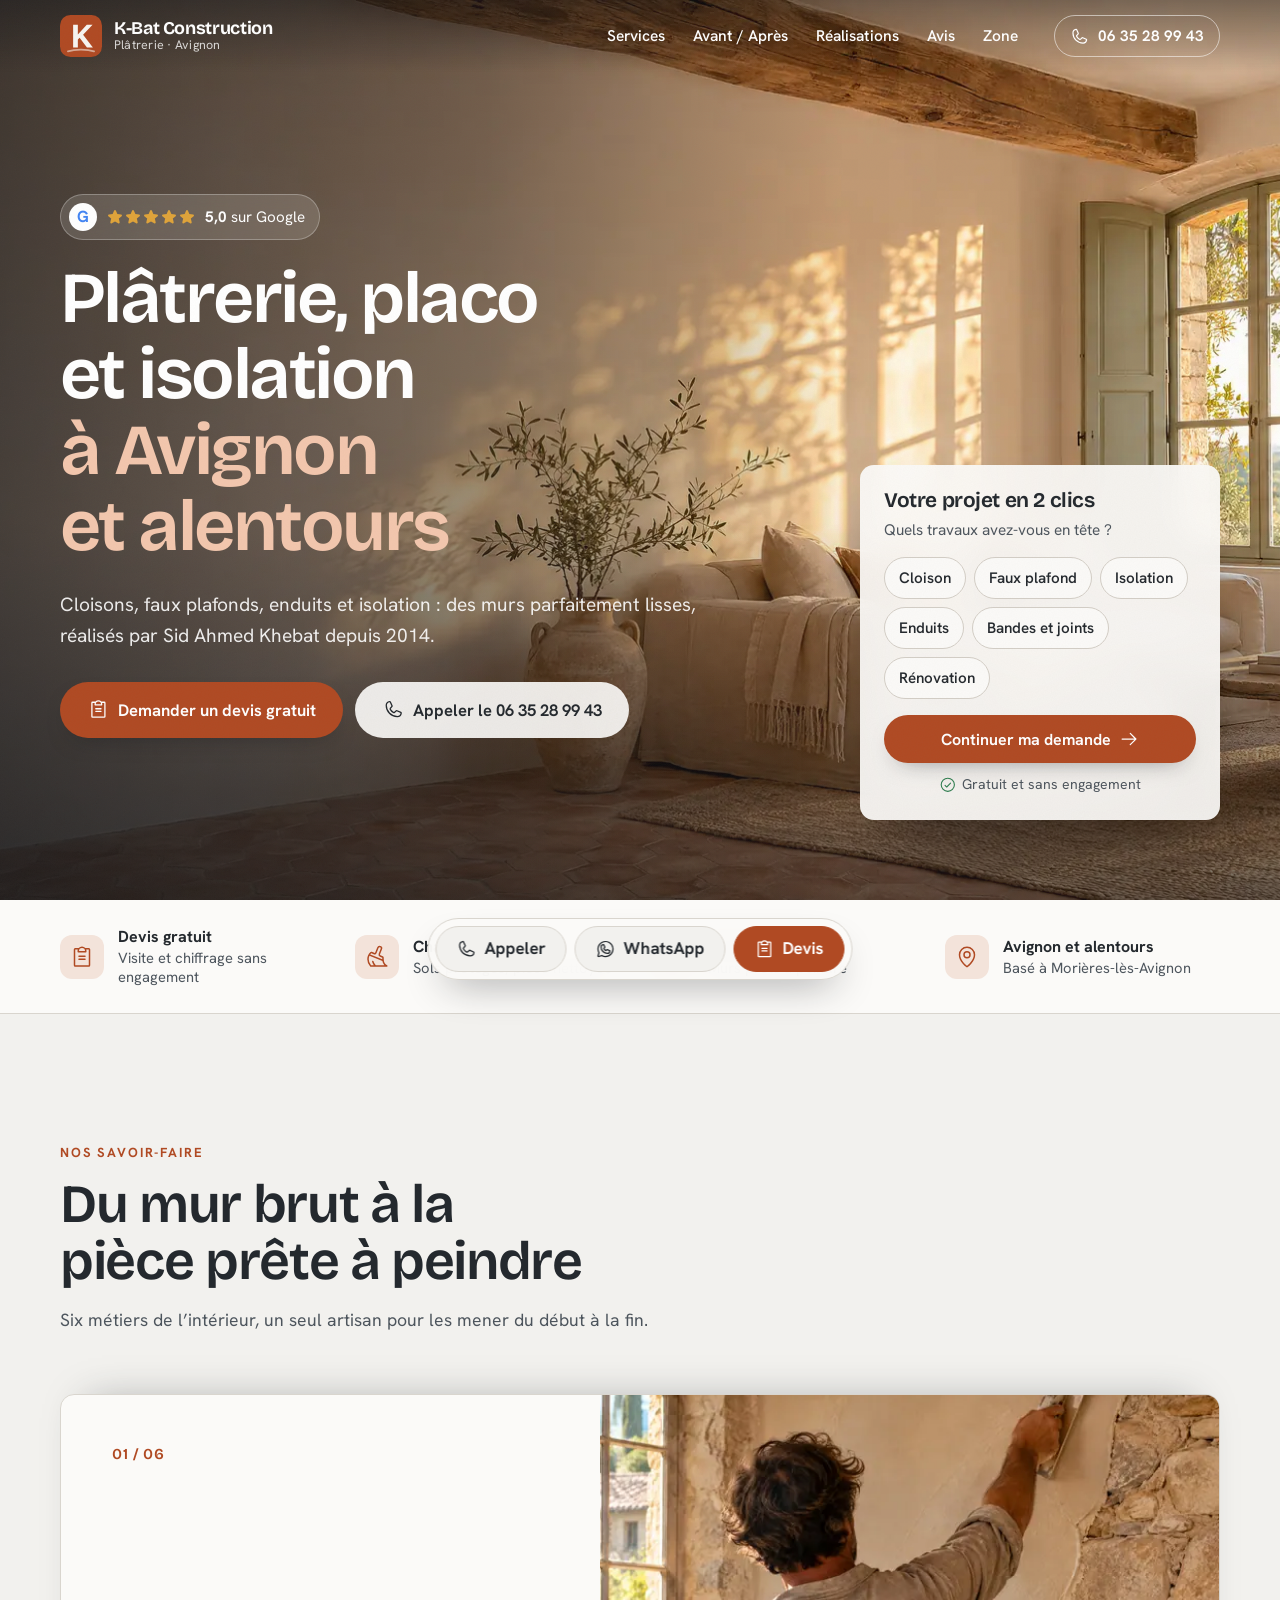
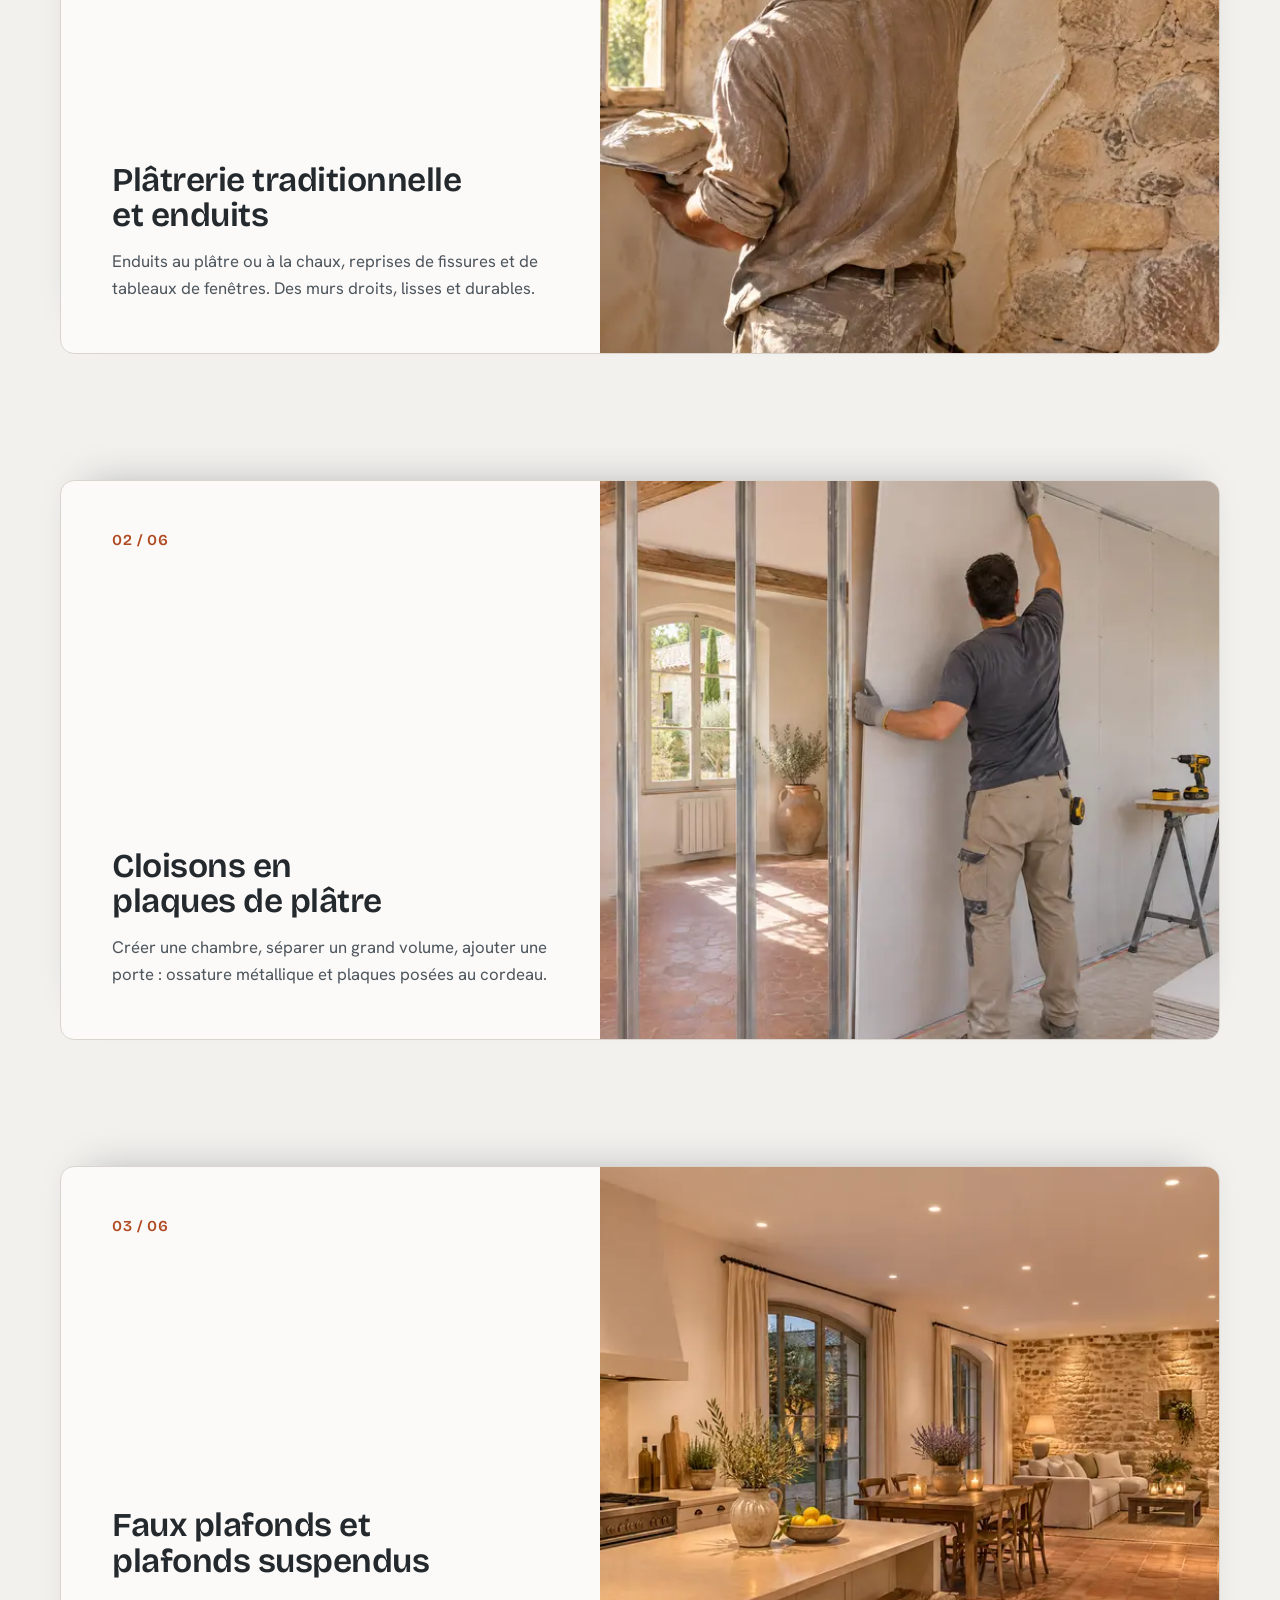
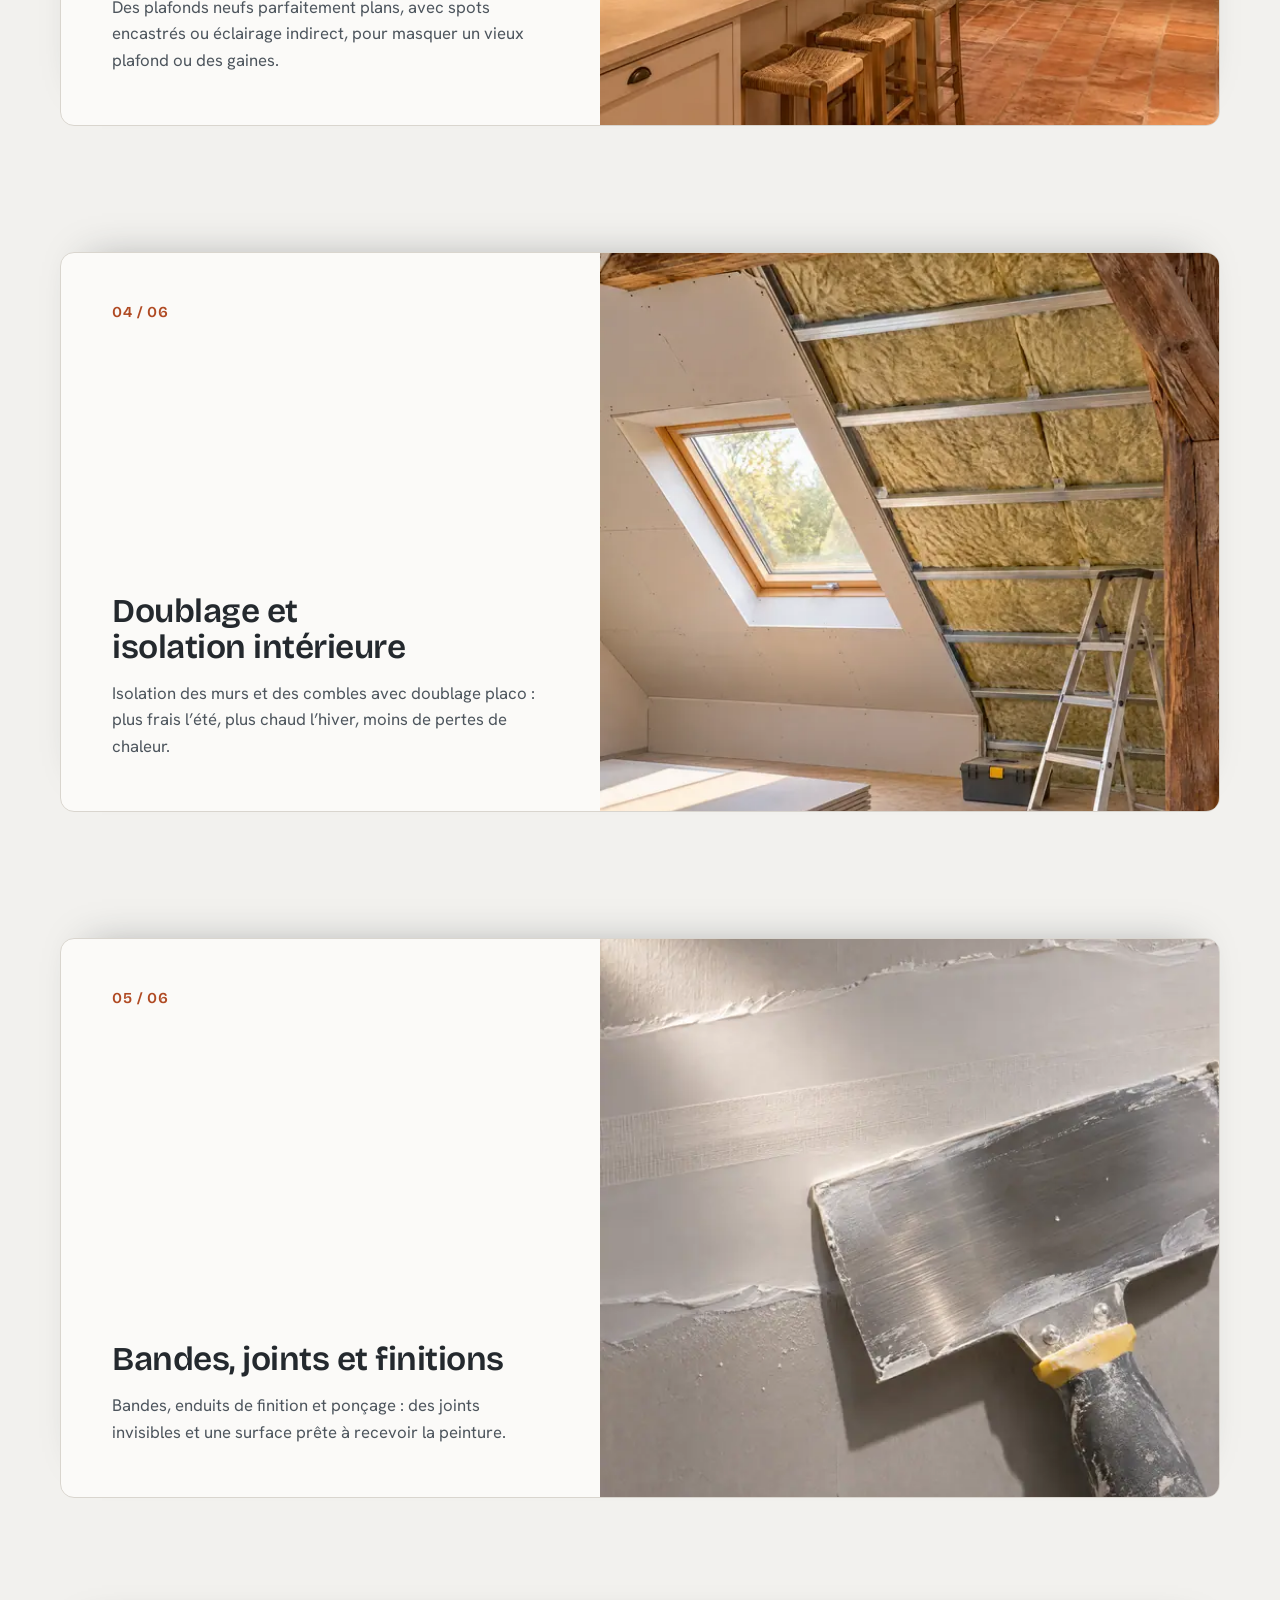
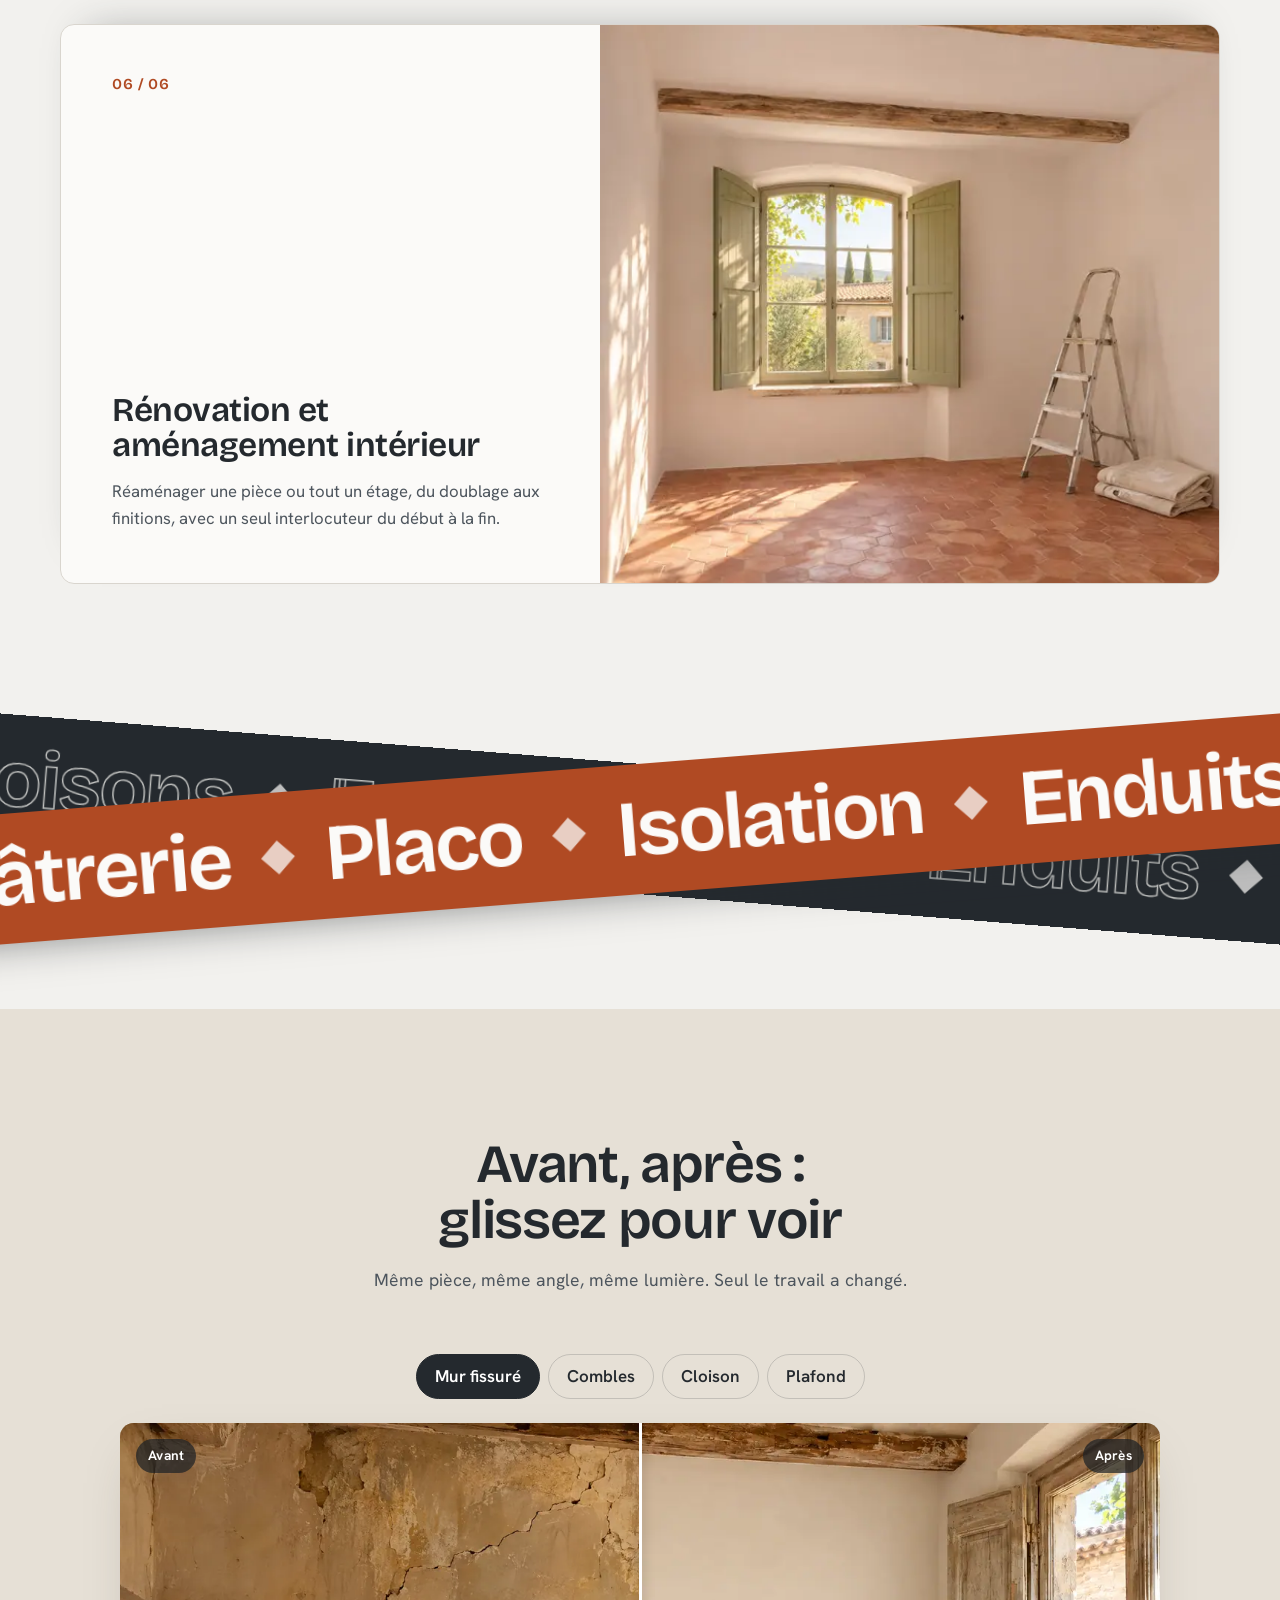
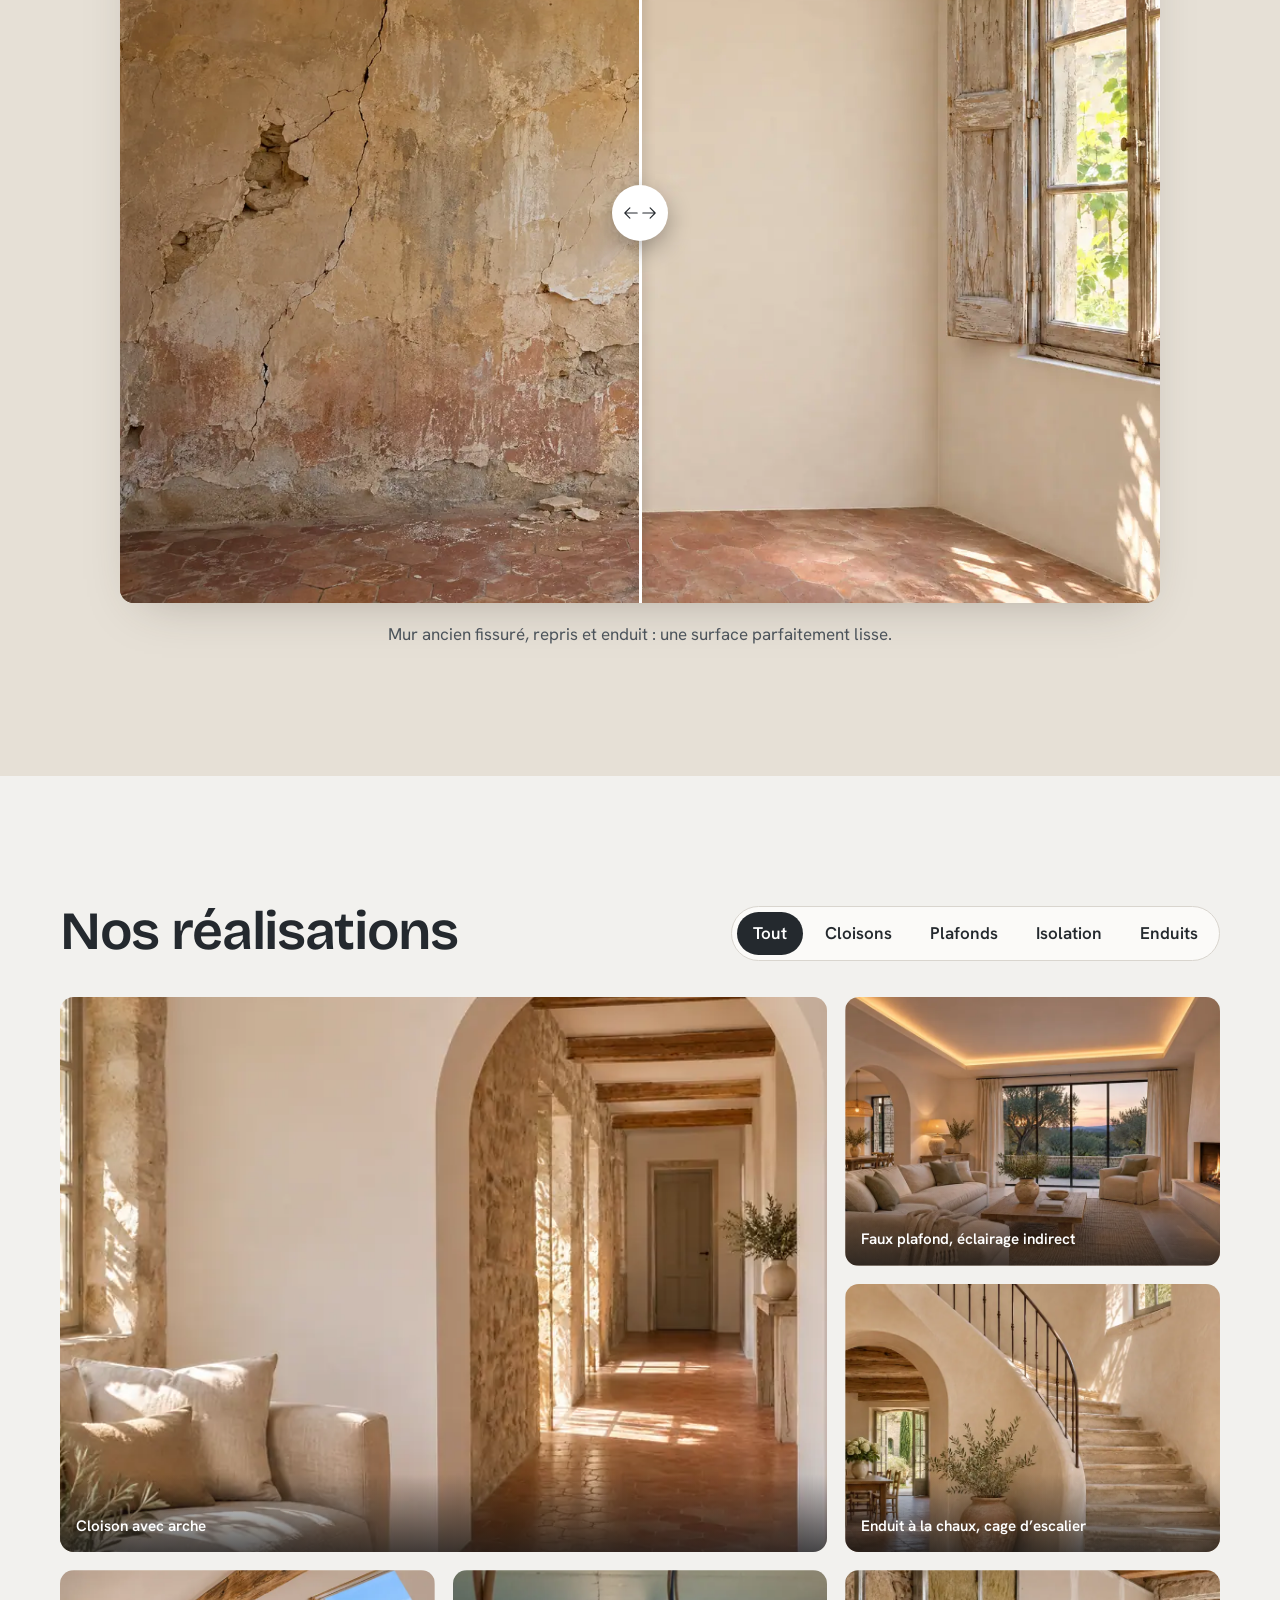
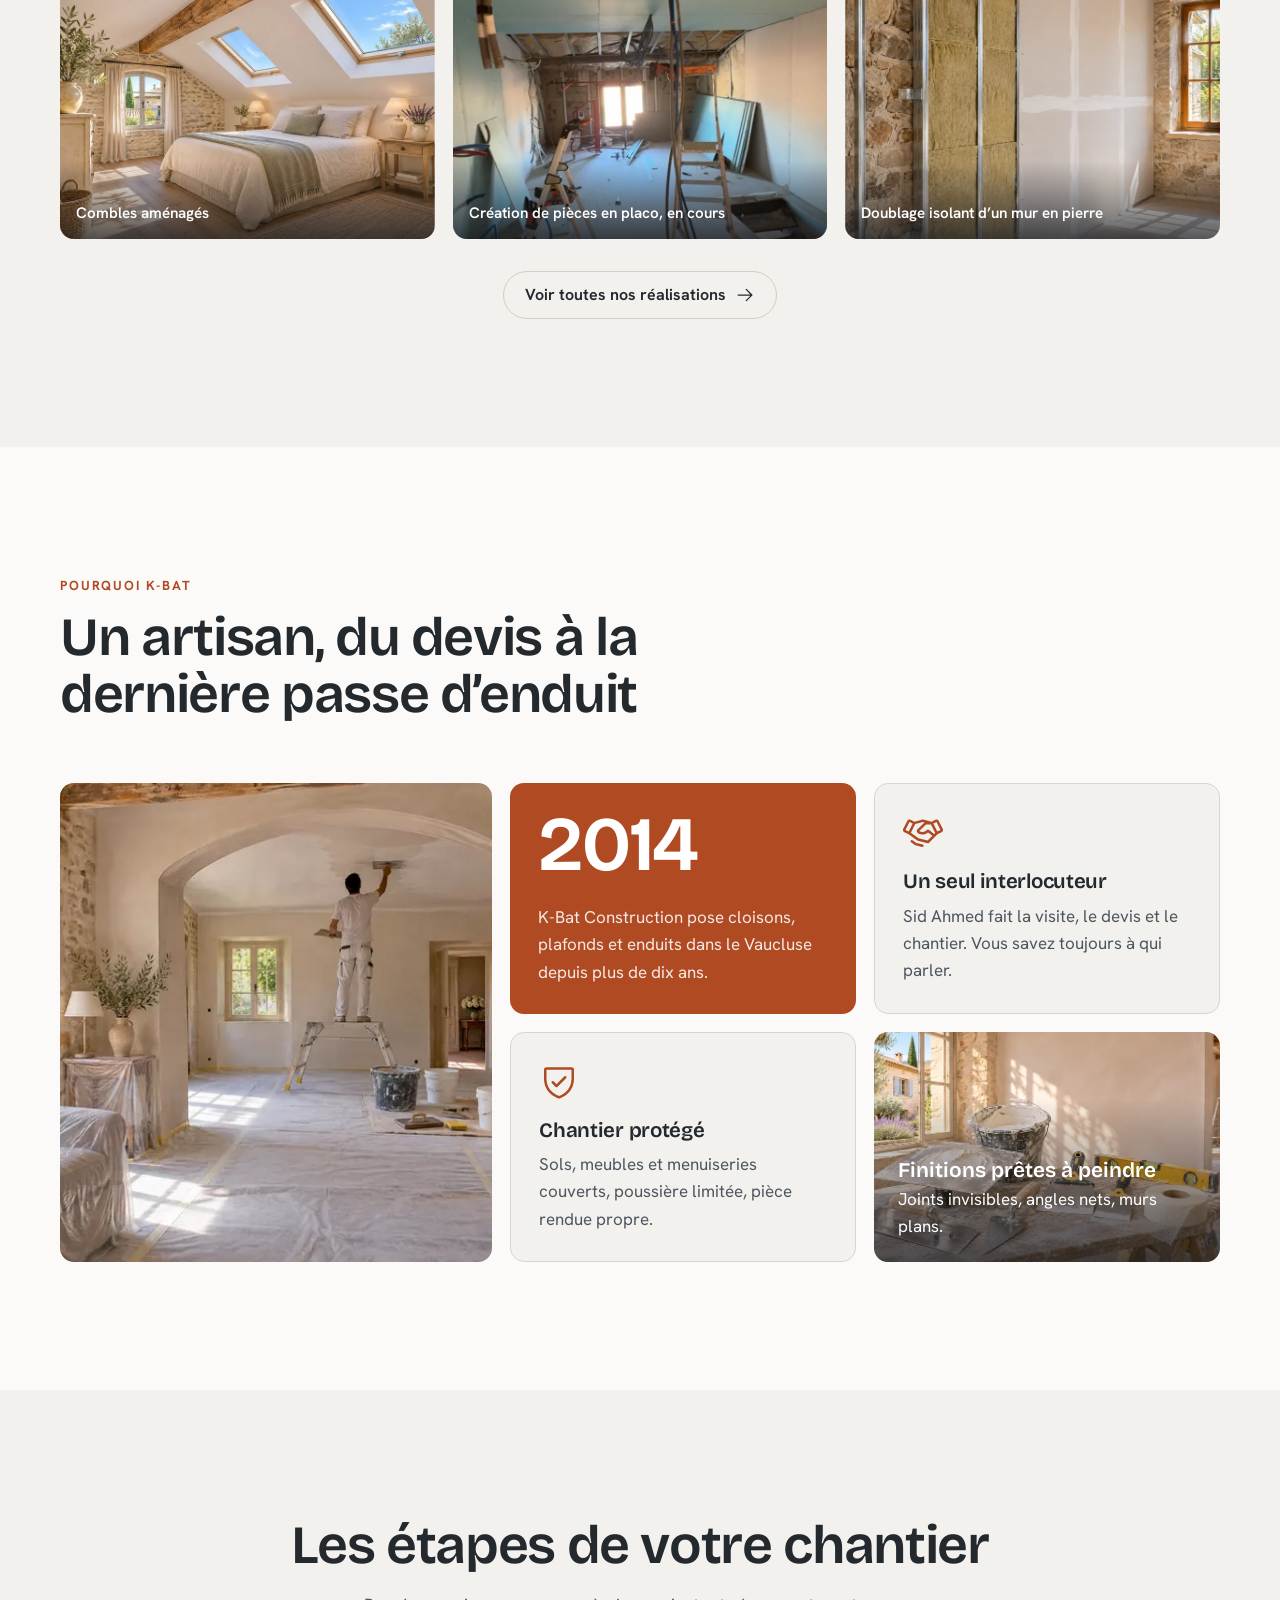
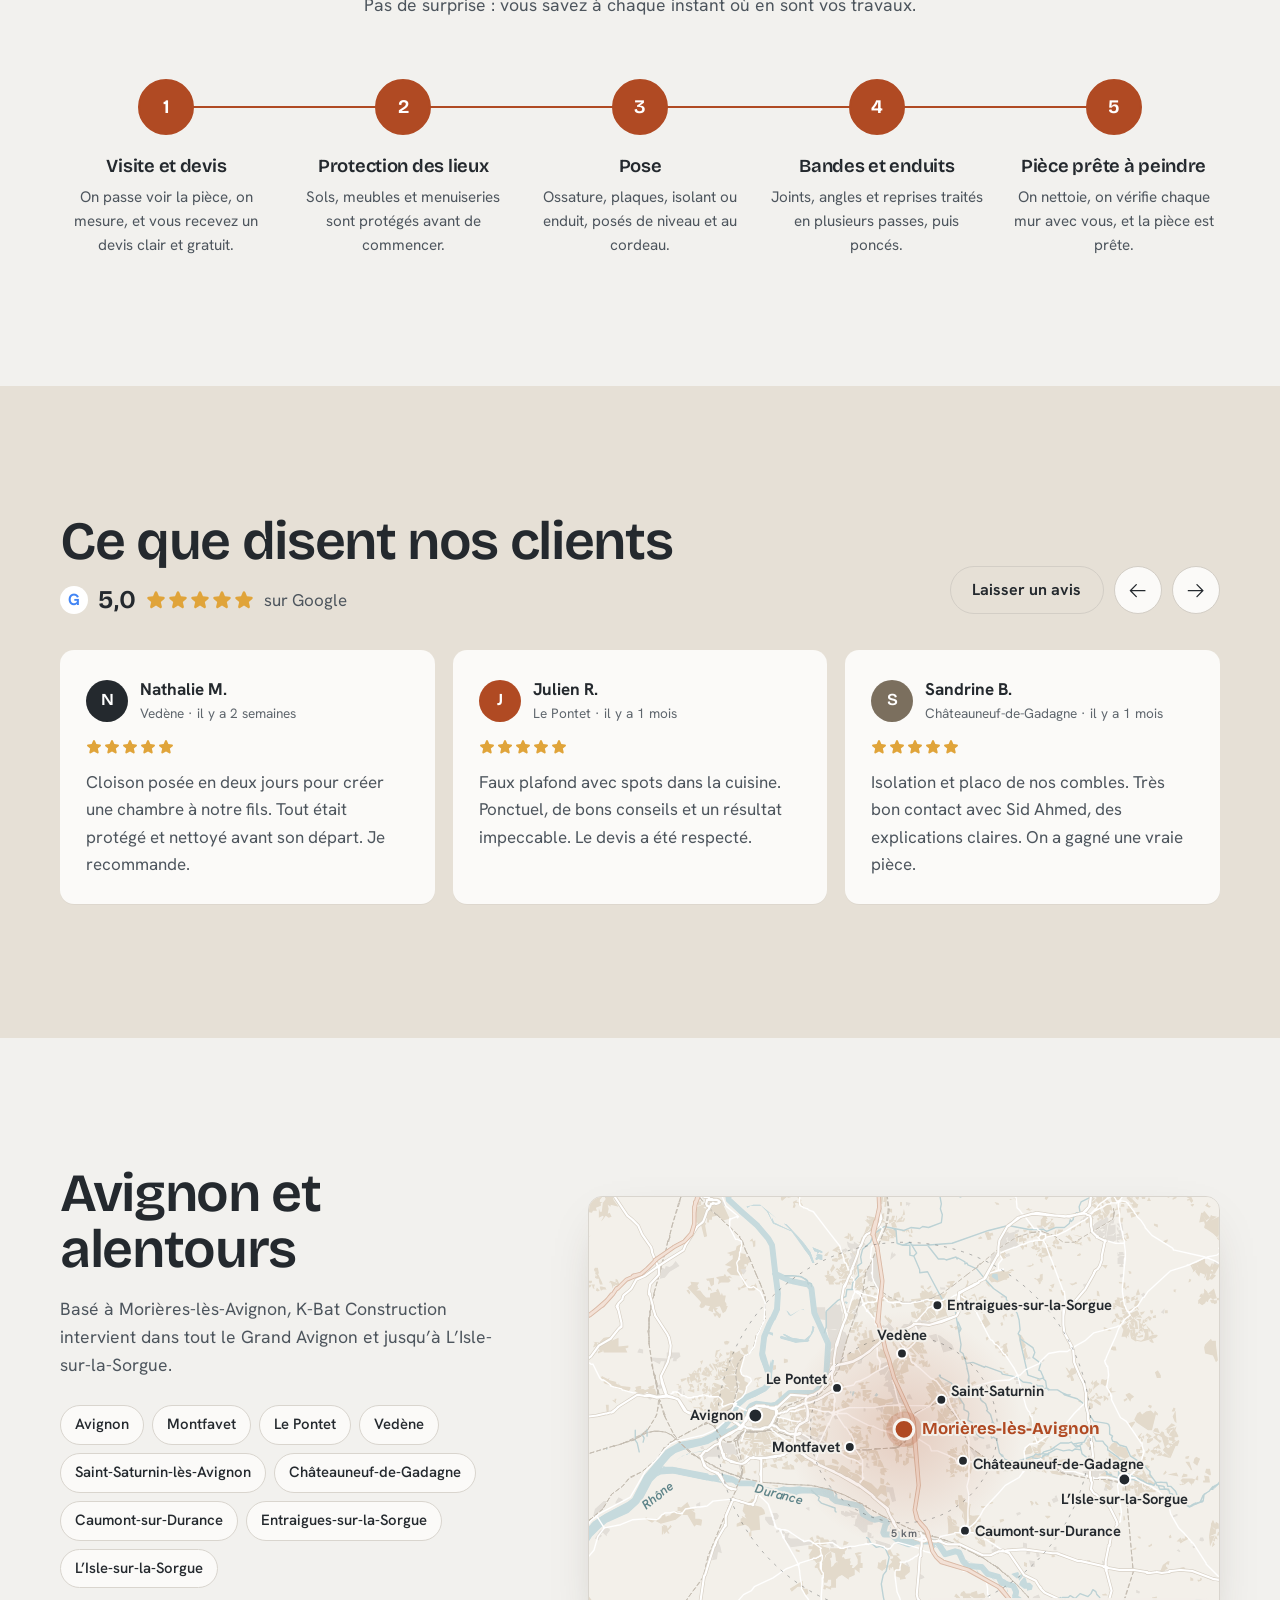
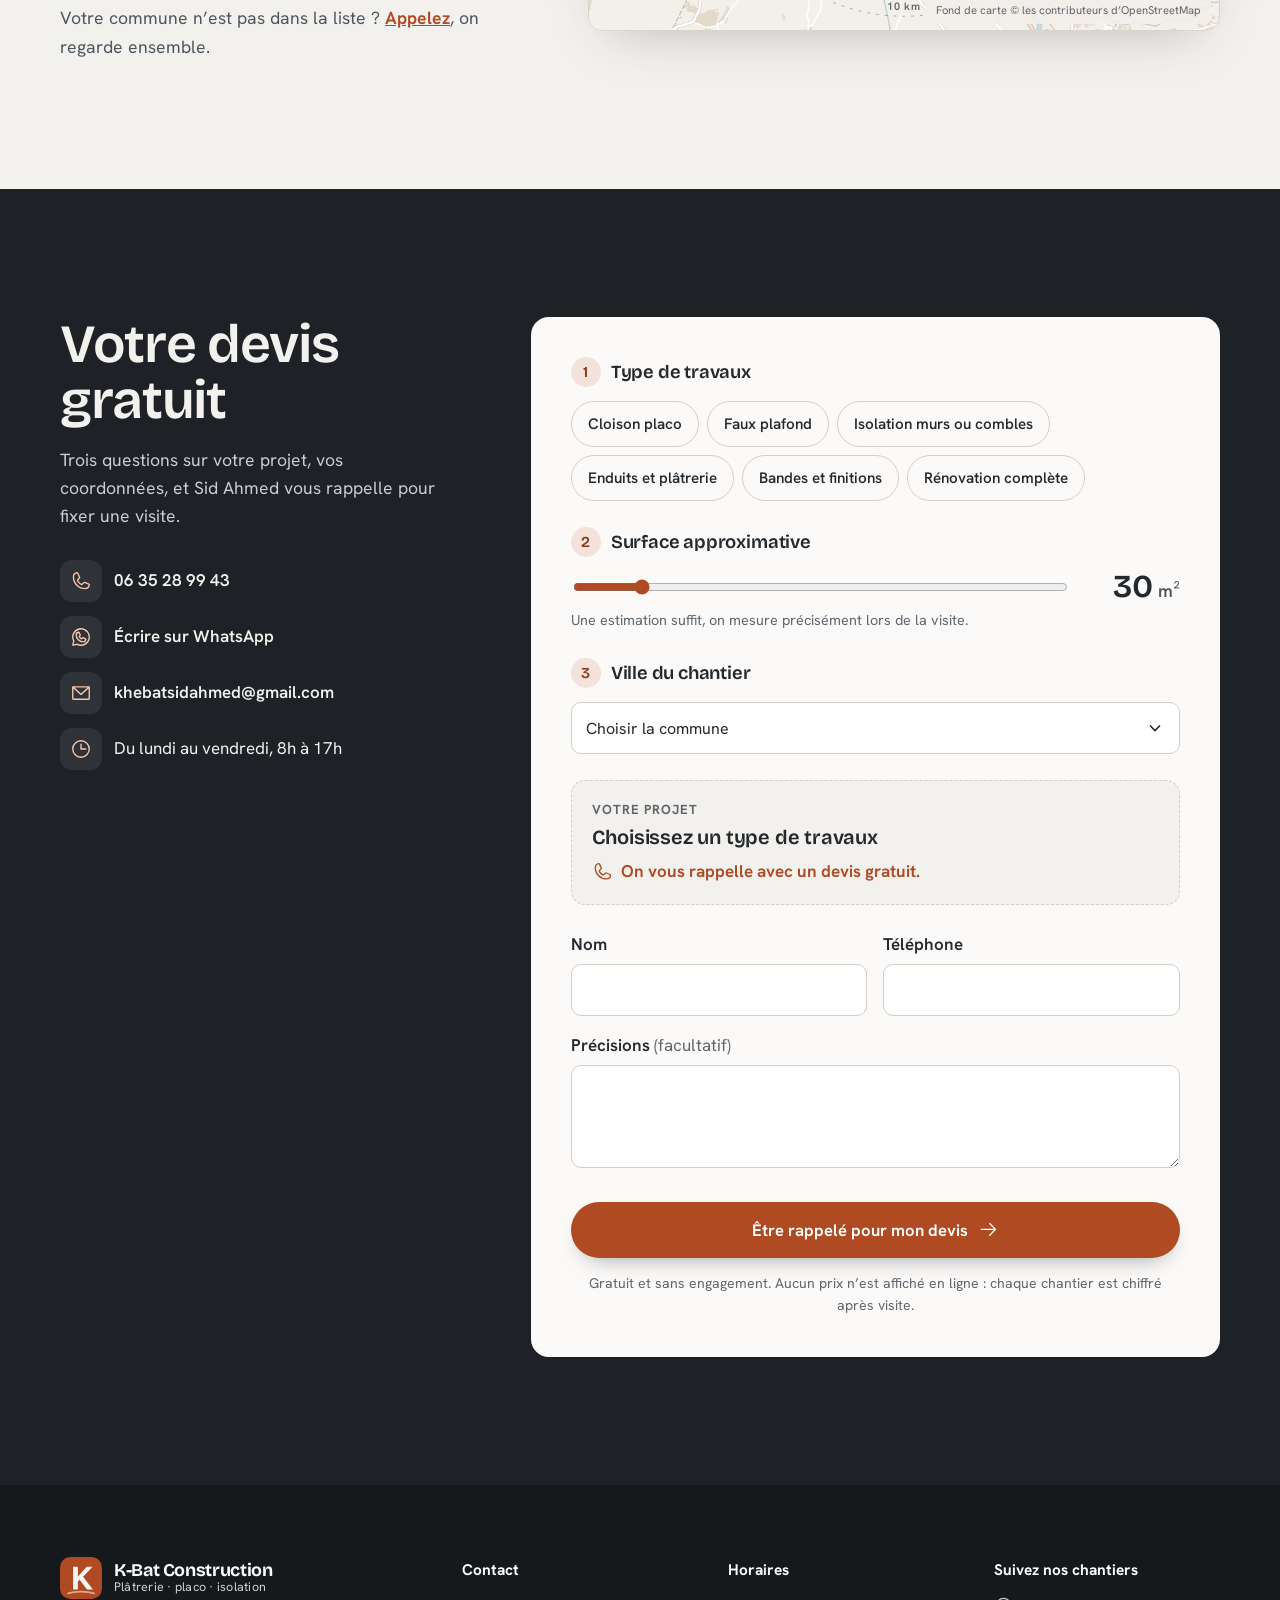
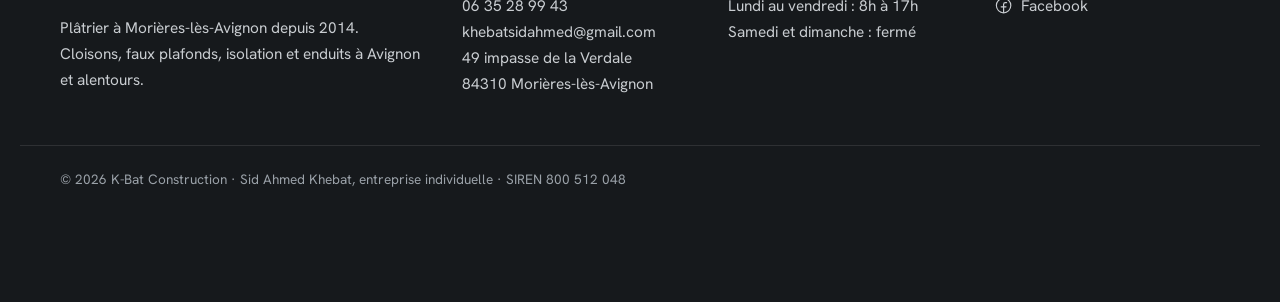
==== commit 47711a8f: "Barre de contact aussi sur ordinateur" ====
--- a/index.html
+++ b/index.html
@@ -22,7 +22,7 @@
 <link rel="preload" as="image" media="(min-width: 768px) and (prefers-reduced-motion: no-preference)" href="assets/img/hero-raw-1600.webp" imagesrcset="assets/img/hero-raw-1600.webp 1600w, assets/img/hero-raw-2400.webp 2400w" imagesizes="100vw">
 <link rel="preload" as="image" media="(max-width: 767px) and (prefers-reduced-motion: no-preference)" href="assets/img/hero-raw-m-720.webp" imagesrcset="assets/img/hero-raw-m-720.webp 720w, assets/img/hero-raw-m-1080.webp 1080w" imagesizes="100vw">
 <link rel="preload" as="image" media="(max-width: 767px)" href="assets/img/hero-m-720.webp" imagesrcset="assets/img/hero-m-720.webp 720w, assets/img/hero-m-1080.webp 1080w" imagesizes="100vw">
-<link rel="stylesheet" href="assets/css/style.css?v=6">
+<link rel="stylesheet" href="assets/css/style.css?v=9">
 <script type="application/ld+json">
 {
   "@context": "https://schema.org",
--- a/assets/css/style.css
+++ b/assets/css/style.css
@@ -376,7 +376,15 @@
 .footer__legal p{font-size:.85rem;color:#9AA1A8}
 
 /* barre d'appel mobile */
-.callbar{display:none}
+/* barre de contact : pastille flottante sur ordinateur, barre pleine largeur sur téléphone (plus bas) */
+.callbar{display:flex;gap:8px;position:fixed;left:50%;bottom:22px;z-index:60;padding:7px;border-radius:999px;background:rgba(251,250,248,.94);backdrop-filter:blur(12px);-webkit-backdrop-filter:blur(12px);border:1px solid var(--line);box-shadow:0 18px 40px -18px rgba(20,22,25,.45);transform:translate(-50%,calc(100% + 40px));transition:transform .45s var(--ease)}
+.callbar.is-on{transform:translate(-50%,0)}
+.callbar a{display:flex;align-items:center;gap:8px;min-height:46px;padding:0 20px;border-radius:999px;background:var(--plaster);border:1px solid var(--line);font-weight:650;text-decoration:none;color:var(--slate);transition:background-color .2s,border-color .2s}
+.callbar a:hover{background:#fff;border-color:var(--enduit)}
+.callbar a .i{width:20px;height:20px}
+.callbar .callbar__devis{background:var(--terra);border-color:var(--terra);color:#fff}
+.callbar .callbar__devis:hover{background:var(--terra-d);border-color:var(--terra-d)}
+@media (min-width:768px){.footer{padding-bottom:110px}}
 
 /* ---------- responsive ---------- */
 @media (max-width:1080px){
@@ -458,9 +466,9 @@
   .surf output{min-width:80px}
   .footer{padding-bottom:calc(96px + env(safe-area-inset-bottom))}
   .footer__in{grid-template-columns:1fr;gap:28px}
-  .callbar{display:grid;grid-template-columns:1fr 1fr 1.25fr;gap:8px;position:fixed;left:0;right:0;bottom:0;z-index:60;padding:10px 12px calc(10px + env(safe-area-inset-bottom));background:rgba(251,250,248,.96);backdrop-filter:blur(12px);-webkit-backdrop-filter:blur(12px);box-shadow:0 -10px 30px -12px rgba(0,0,0,.25);transform:translateY(110%);transition:transform .45s var(--ease)}
+  .callbar{display:grid;grid-template-columns:1fr 1fr 1.25fr;gap:8px;position:fixed;left:0;right:0;bottom:0;z-index:60;padding:10px 12px calc(10px + env(safe-area-inset-bottom));background:rgba(251,250,248,.96);backdrop-filter:blur(12px);-webkit-backdrop-filter:blur(12px);box-shadow:0 -10px 30px -12px rgba(0,0,0,.25);transform:translateY(110%);transition:transform .45s var(--ease);border:0;border-radius:0}
   .callbar.is-on{transform:none}
-  .callbar a{display:flex;align-items:center;justify-content:center;gap:6px;min-height:50px;border-radius:999px;background:var(--plaster);border:1px solid var(--line);font-weight:650;font-size:.95rem;text-decoration:none;color:var(--slate)}
+  .callbar a{display:flex;align-items:center;justify-content:center;gap:6px;min-height:50px;padding:0 6px;border-radius:999px;background:var(--plaster);border:1px solid var(--line);font-weight:650;font-size:.95rem;text-decoration:none;color:var(--slate)}
   .callbar a .i{width:20px;height:20px}
   .callbar .callbar__devis{background:var(--terra);border-color:var(--terra);color:#fff}
 }
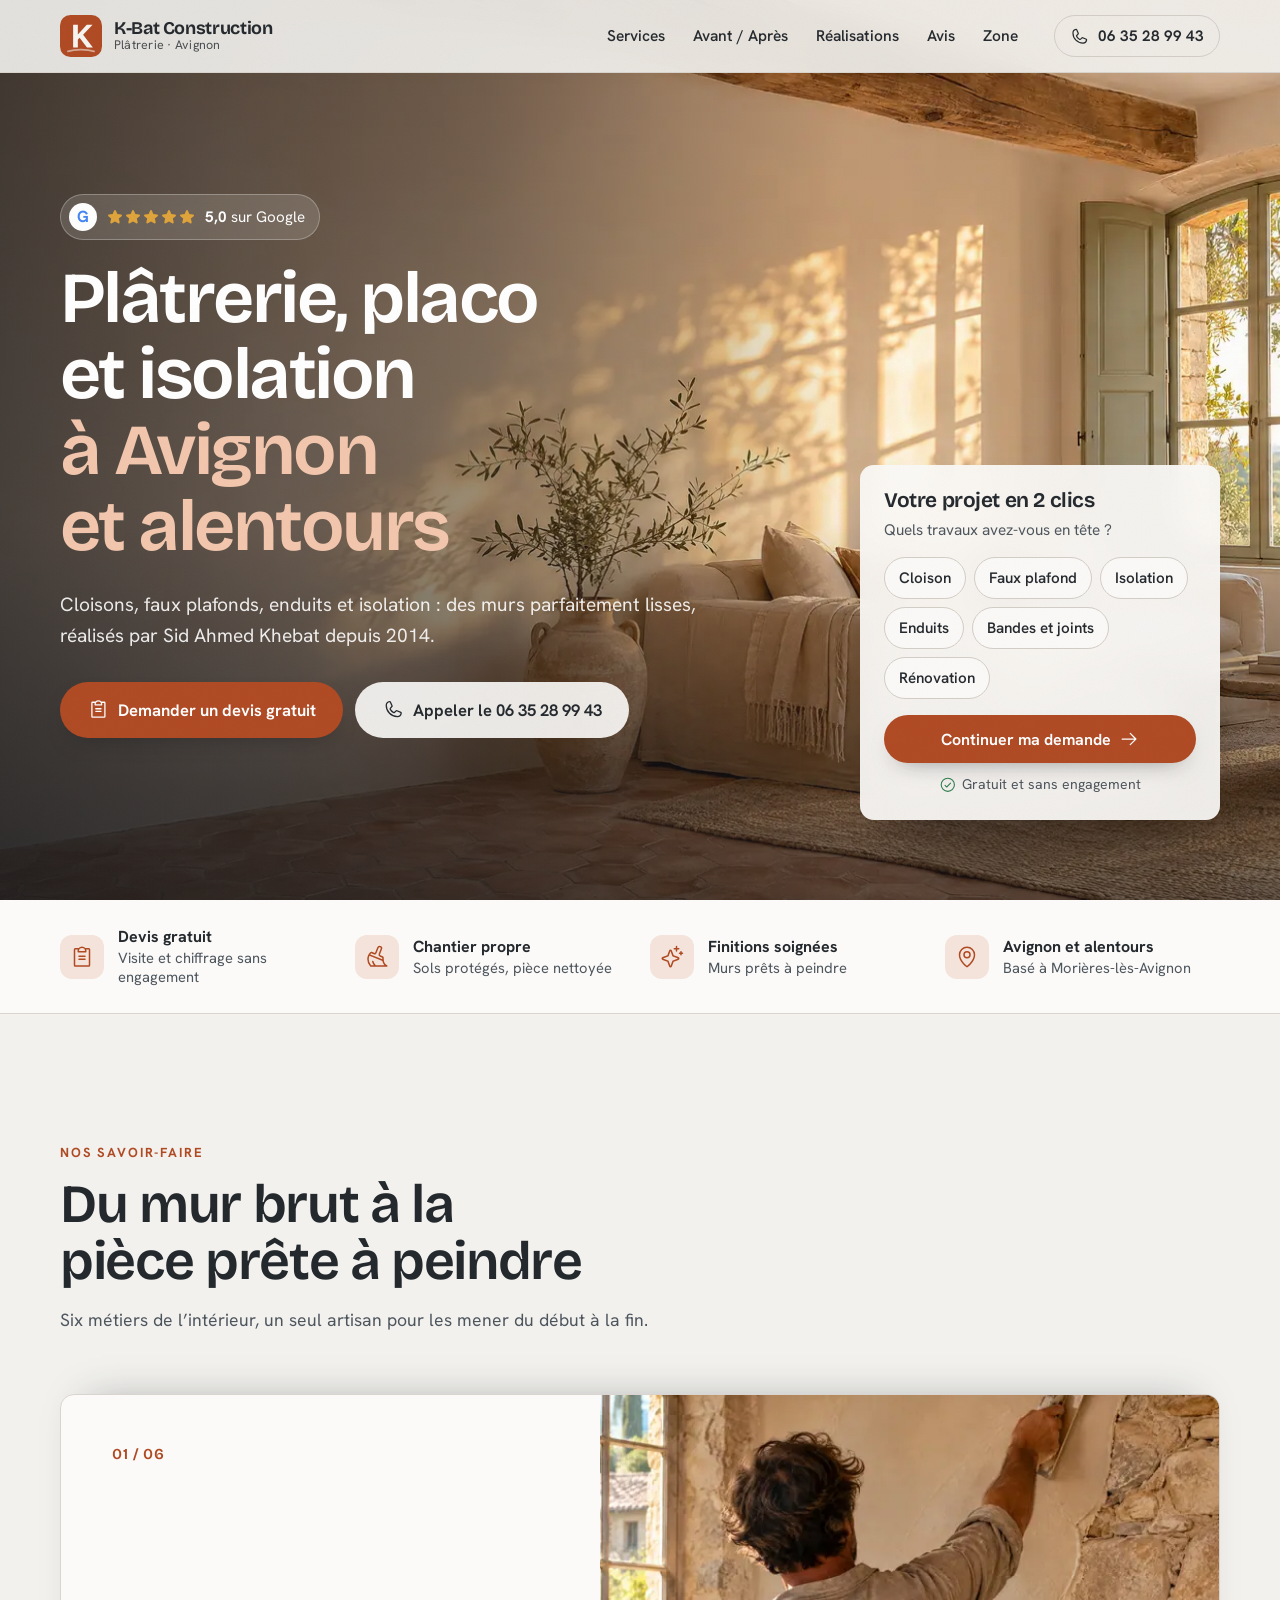
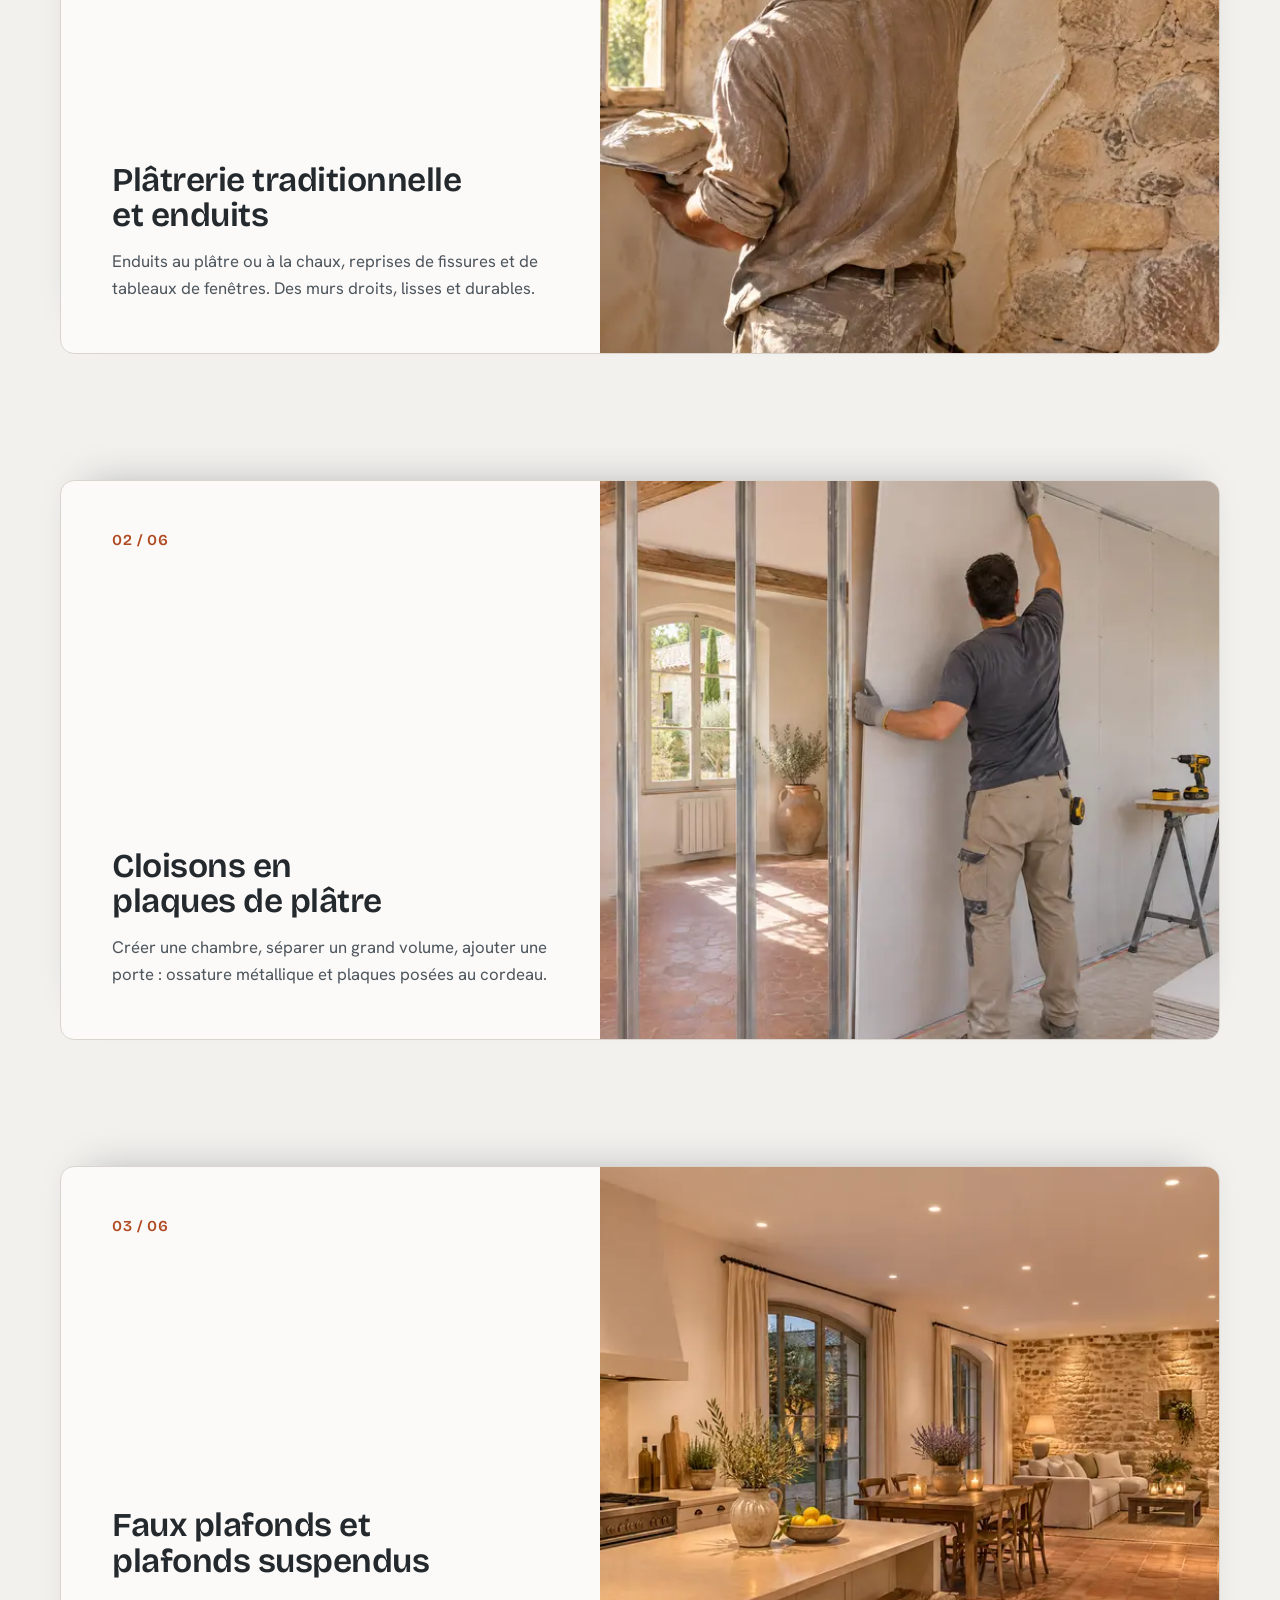
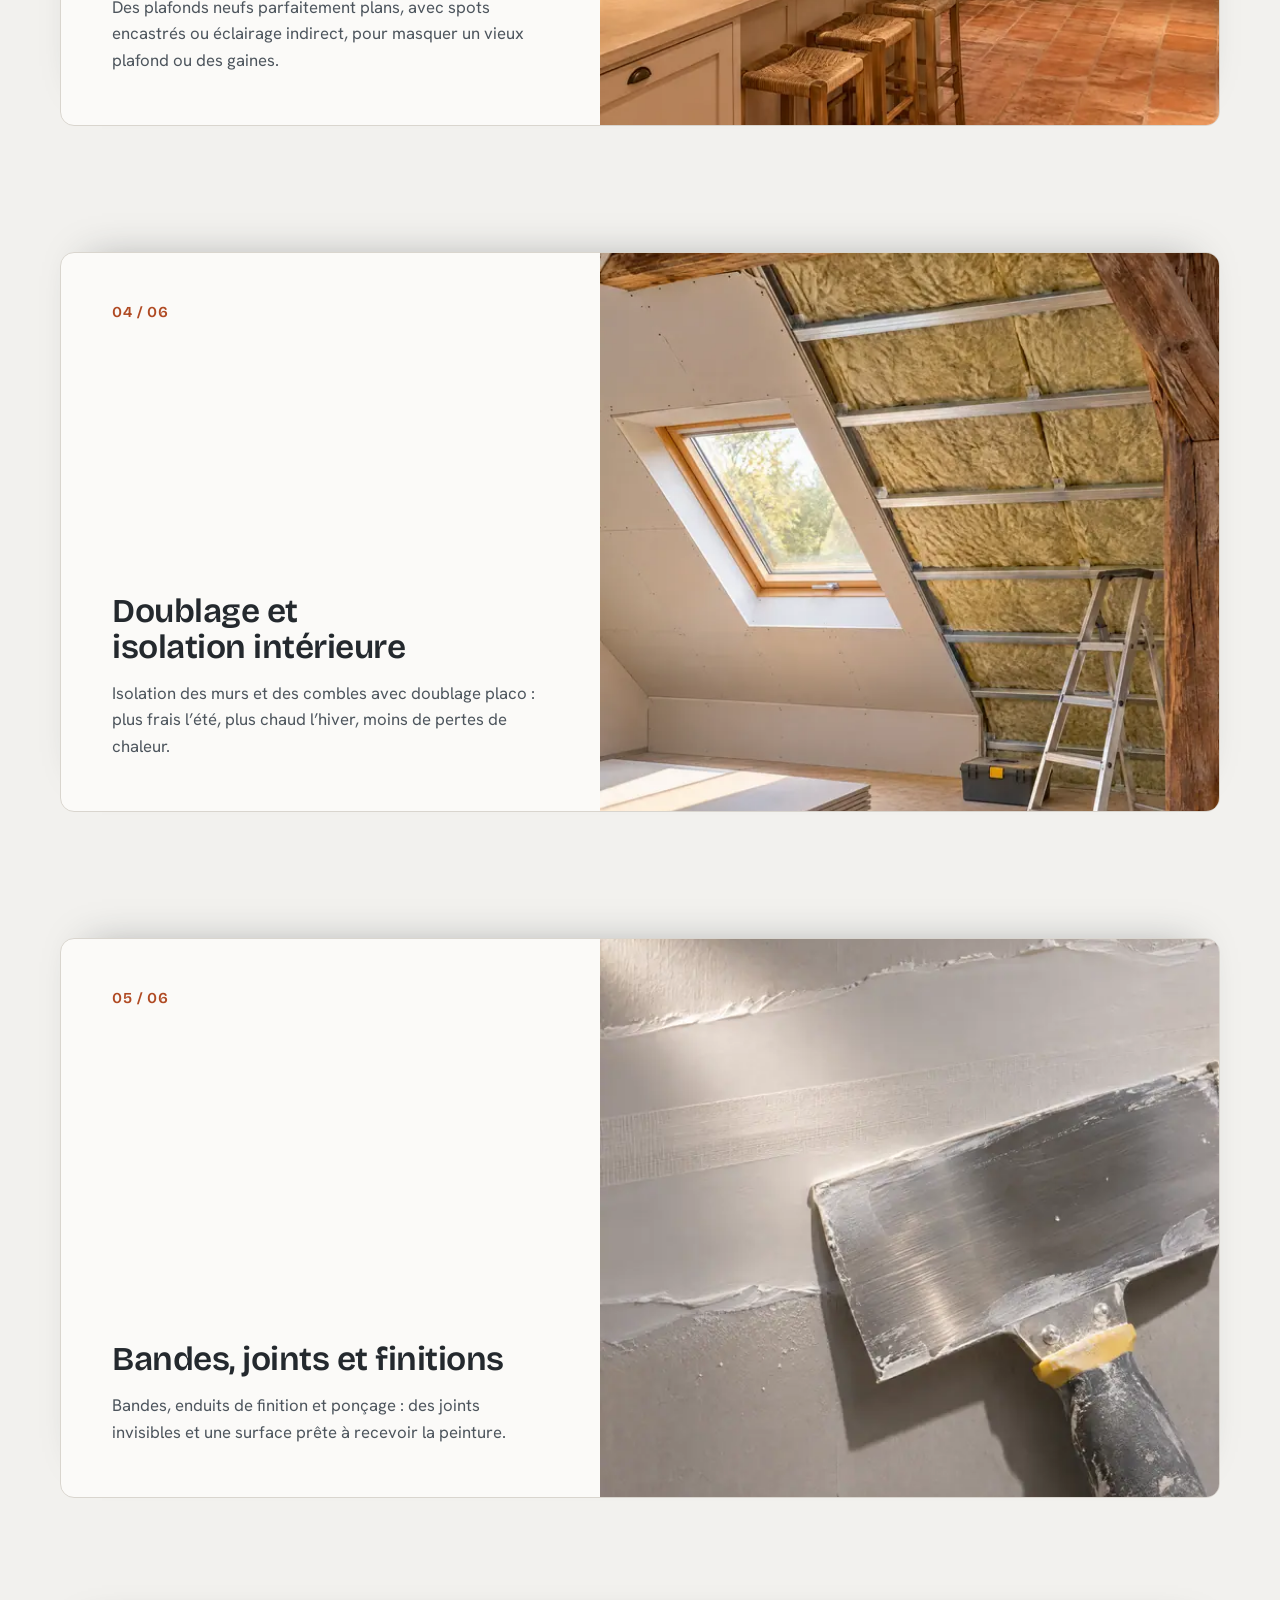
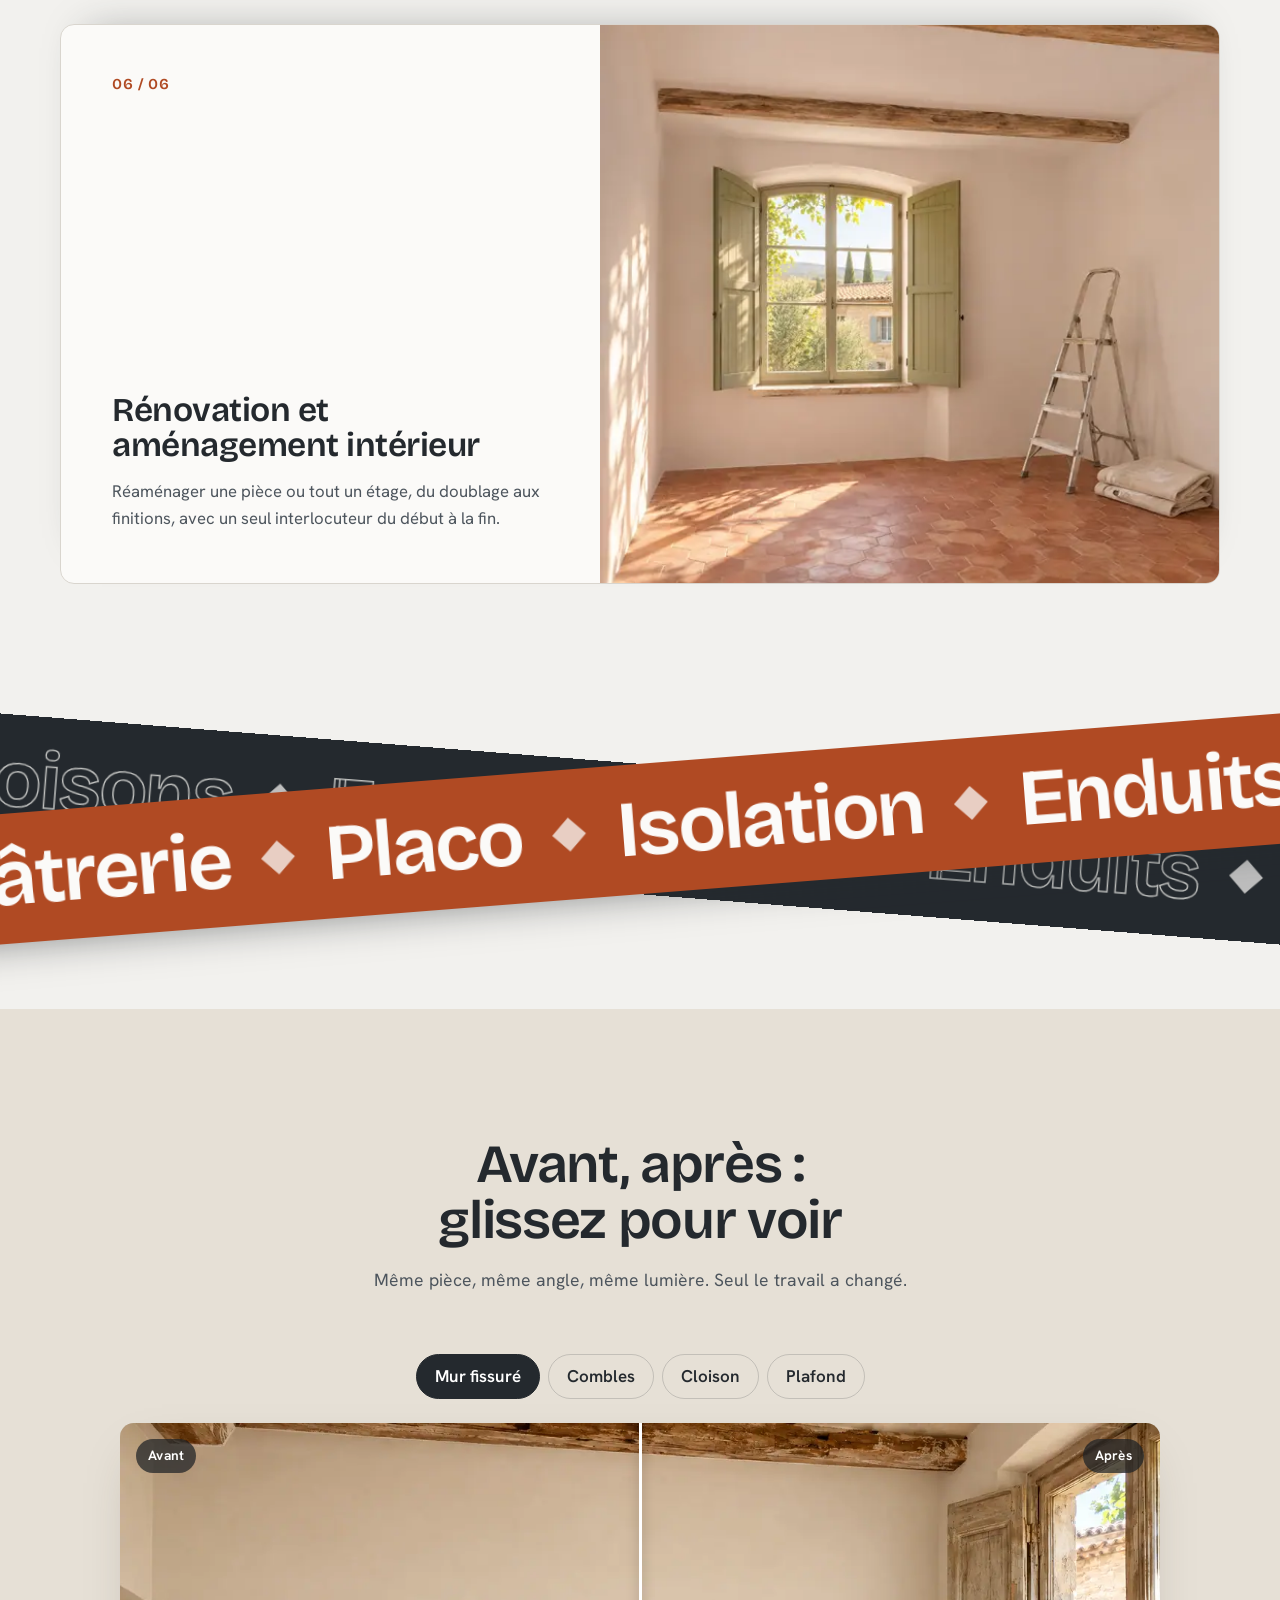
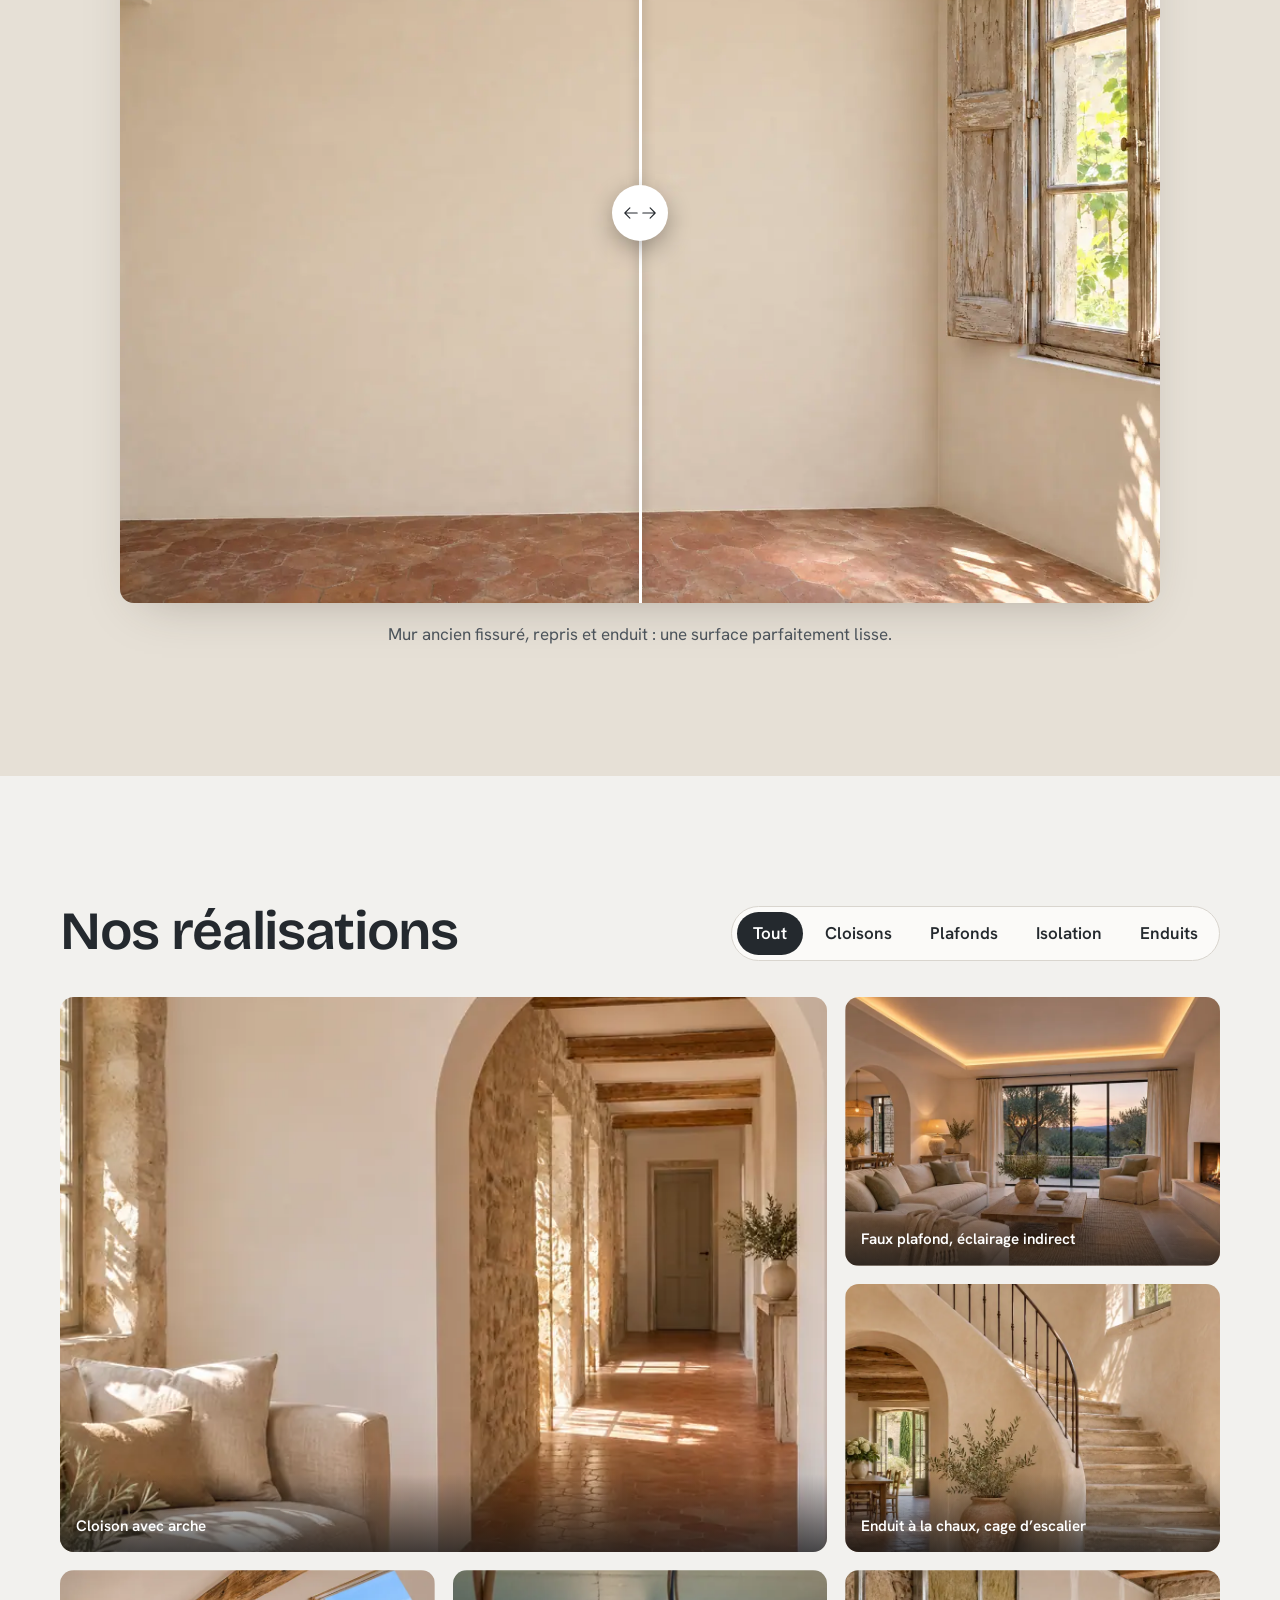
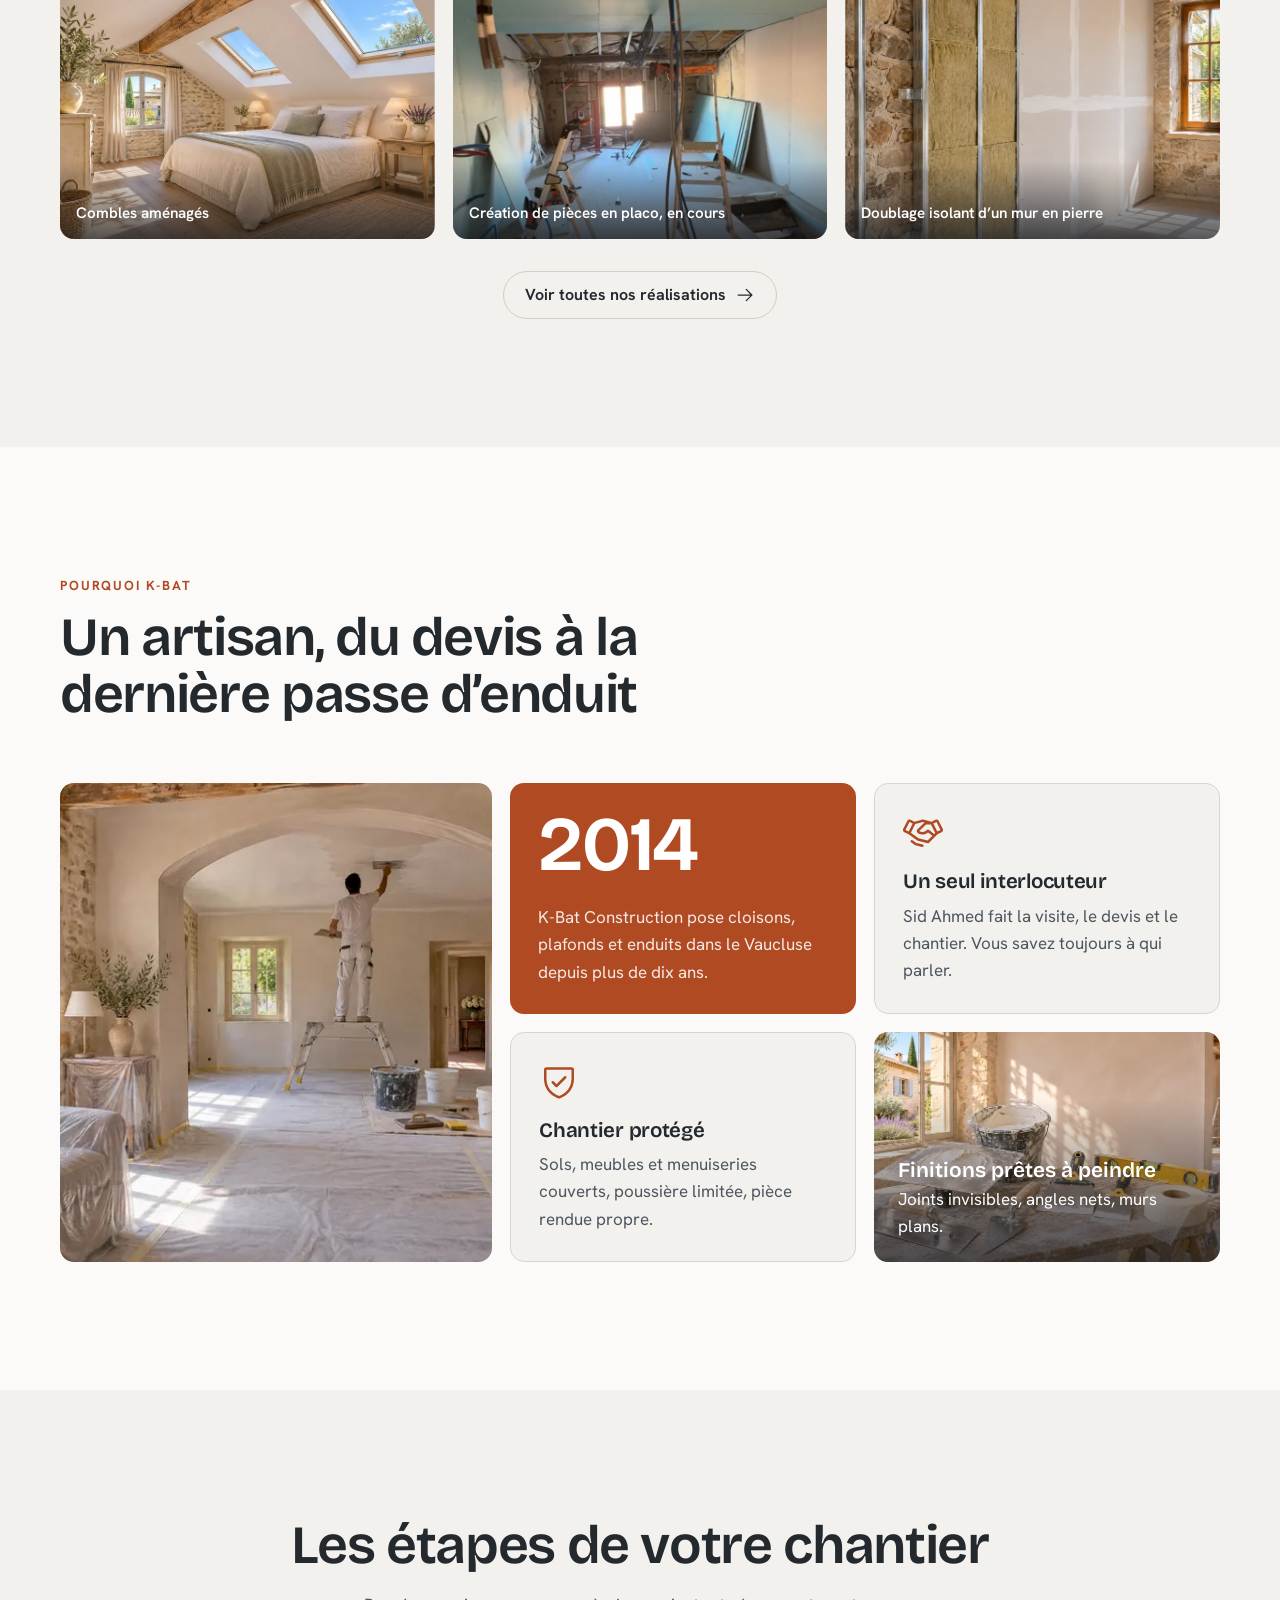
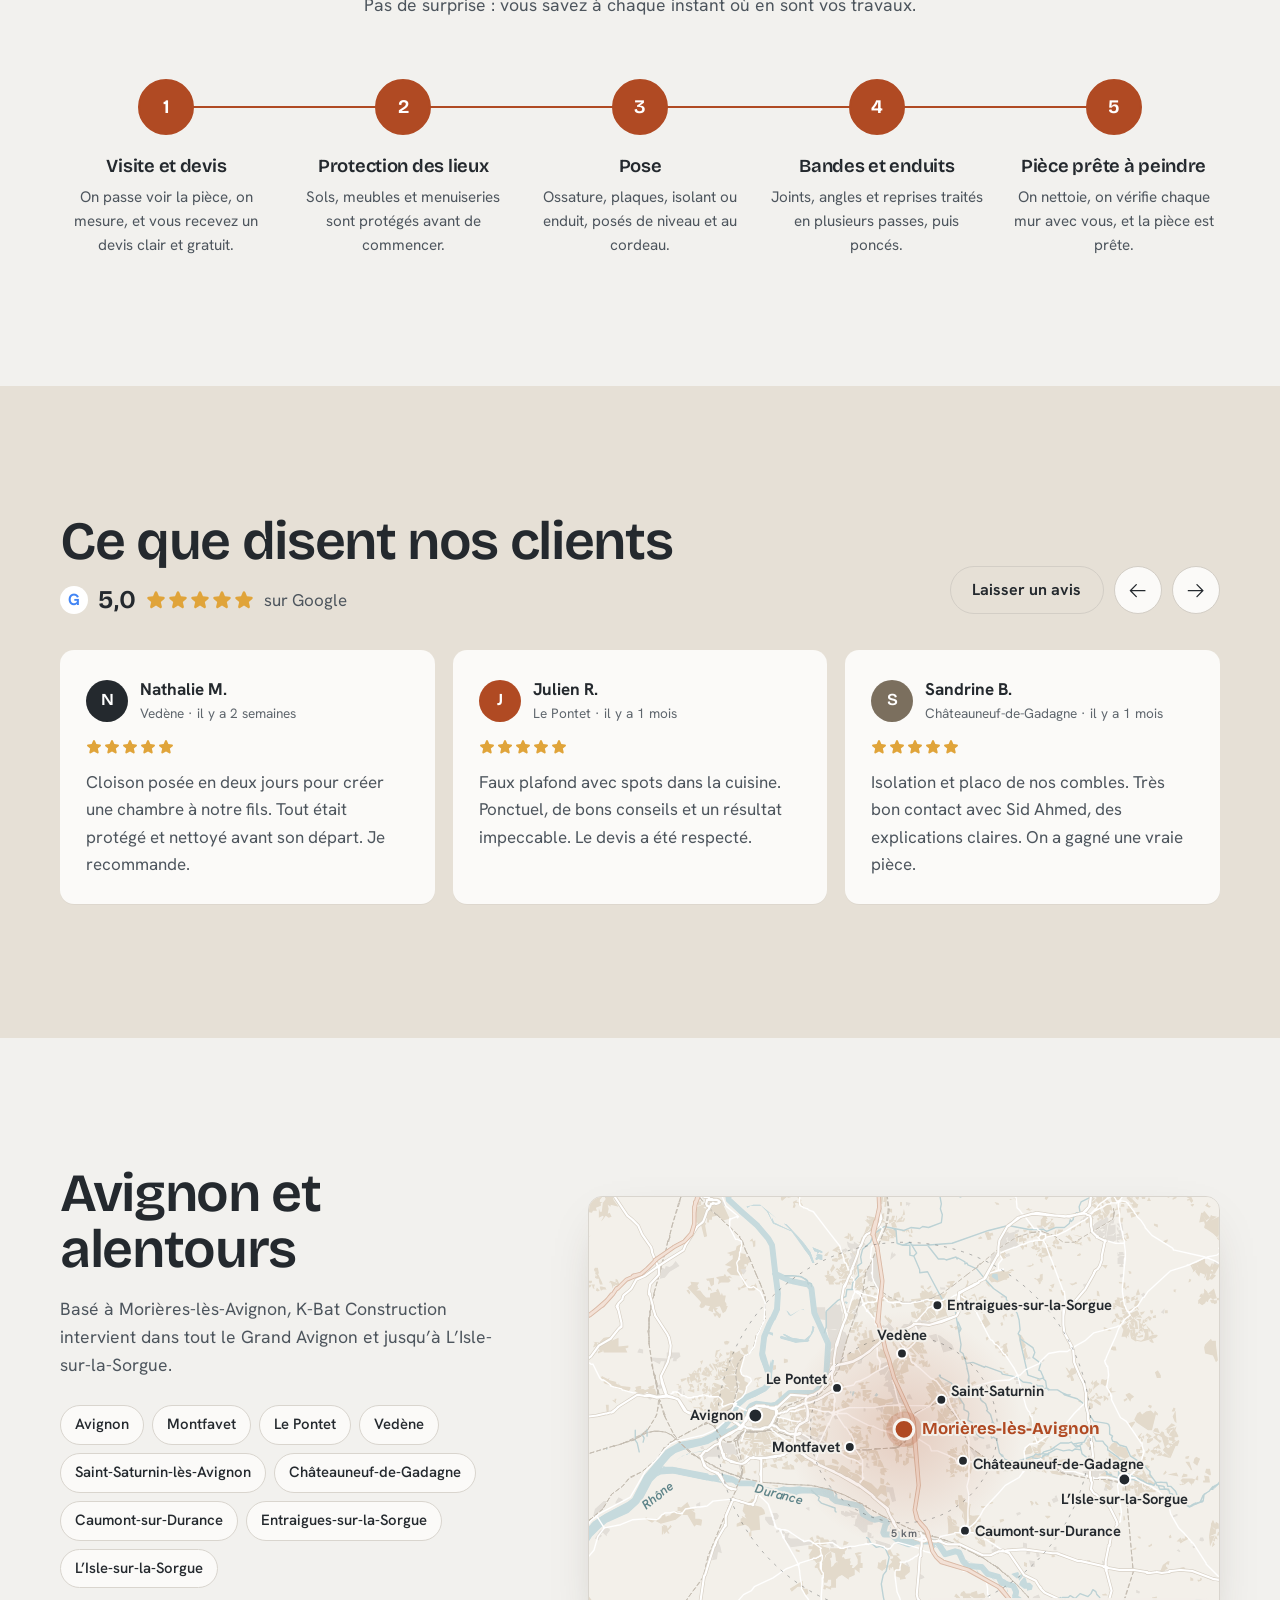
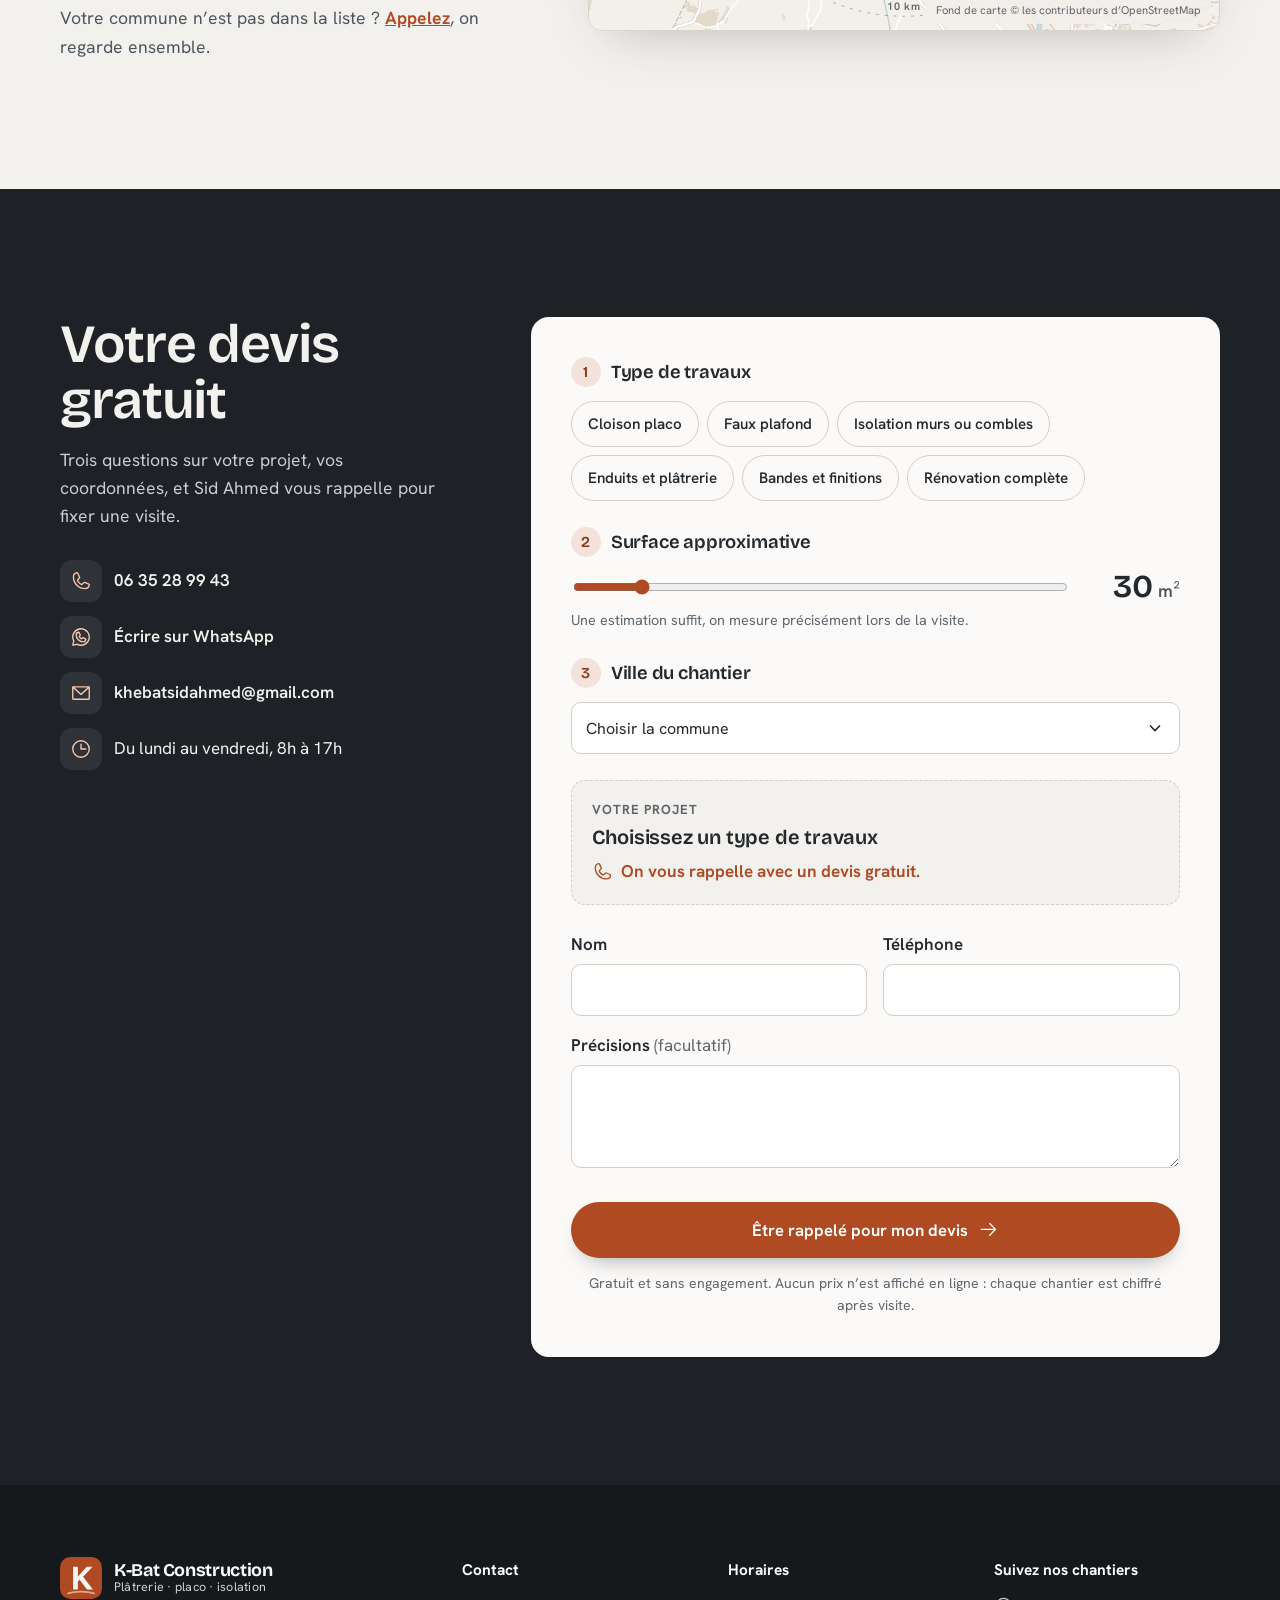
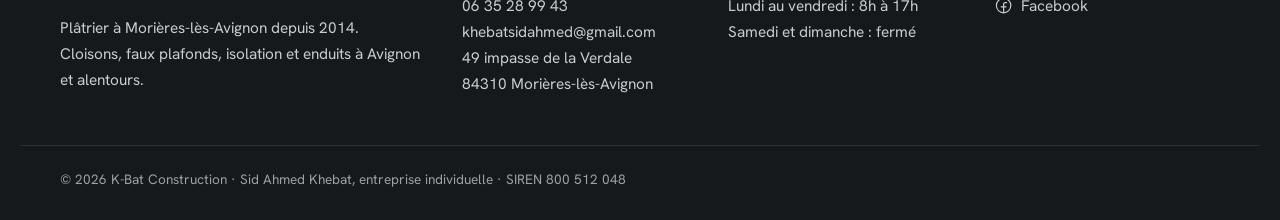
==== commit 3da7e0ef: "Bouton devis dans l'en-tête, barre de contact sur mobile seulement" ====
--- a/index.html
+++ b/index.html
@@ -22,7 +22,7 @@
 <link rel="preload" as="image" media="(min-width: 768px) and (prefers-reduced-motion: no-preference)" href="assets/img/hero-raw-1600.webp" imagesrcset="assets/img/hero-raw-1600.webp 1600w, assets/img/hero-raw-2400.webp 2400w" imagesizes="100vw">
 <link rel="preload" as="image" media="(max-width: 767px) and (prefers-reduced-motion: no-preference)" href="assets/img/hero-raw-m-720.webp" imagesrcset="assets/img/hero-raw-m-720.webp 720w, assets/img/hero-raw-m-1080.webp 1080w" imagesizes="100vw">
 <link rel="preload" as="image" media="(max-width: 767px)" href="assets/img/hero-m-720.webp" imagesrcset="assets/img/hero-m-720.webp 720w, assets/img/hero-m-1080.webp 1080w" imagesizes="100vw">
-<link rel="stylesheet" href="assets/css/style.css?v=9">
+<link rel="stylesheet" href="assets/css/style.css?v=10">
 <script type="application/ld+json">
 {
   "@context": "https://schema.org",
@@ -41,7 +41,7 @@
   "sameAs": ["https://www.facebook.com/p/K-bat-construction-61570720221980/"]
 }
 </script>
-<script src="assets/js/main.js?v=8" defer></script>
+<script src="assets/js/main.js?v=10" defer></script>
 </head>
 <body>
 <a class="skip" href="#main">Aller au contenu</a>
@@ -60,7 +60,8 @@
       <a href="#zone">Zone</a>
       <a class="nav__devis" href="#devis">Devis gratuit</a>
     </nav>
-    <a class="btn btn--ghost btn--sm header__tel" href="tel:+33635289943"><svg class="i" aria-hidden="true"><use href="#i-phone"/></svg><span>06 35 28 99 43</span></a>
+    <a class="btn btn--ghost btn--sm header__tel" href="tel:+33635289943" aria-label="Appeler le 06 35 28 99 43"><svg class="i" aria-hidden="true"><use href="#i-phone"/></svg><span>06 35 28 99 43</span></a>
+    <a class="btn btn--terra btn--sm header__devis" href="#devis"><svg class="i" aria-hidden="true"><use href="#i-clipboard-text"/></svg><span class="hd-l">Demander un devis</span><span class="hd-s">Devis gratuit</span></a>
     <button class="burger" id="burger" aria-expanded="false" aria-controls="nav" aria-label="Ouvrir le menu"><span></span><span></span></button>
   </div>
 </header>
--- a/assets/css/style.css
+++ b/assets/css/style.css
@@ -376,15 +376,18 @@
 .footer__legal p{font-size:.85rem;color:#9AA1A8}
 
 /* barre d'appel mobile */
-/* barre de contact : pastille flottante sur ordinateur, barre pleine largeur sur téléphone (plus bas) */
-.callbar{display:flex;gap:8px;position:fixed;left:50%;bottom:22px;z-index:60;padding:7px;border-radius:999px;background:rgba(251,250,248,.94);backdrop-filter:blur(12px);-webkit-backdrop-filter:blur(12px);border:1px solid var(--line);box-shadow:0 18px 40px -18px rgba(20,22,25,.45);transform:translate(-50%,calc(100% + 40px));transition:transform .45s var(--ease)}
-.callbar.is-on{transform:translate(-50%,0)}
-.callbar a{display:flex;align-items:center;gap:8px;min-height:46px;padding:0 20px;border-radius:999px;background:var(--plaster);border:1px solid var(--line);font-weight:650;text-decoration:none;color:var(--slate);transition:background-color .2s,border-color .2s}
-.callbar a:hover{background:#fff;border-color:var(--enduit)}
-.callbar a .i{width:20px;height:20px}
-.callbar .callbar__devis{background:var(--terra);border-color:var(--terra);color:#fff}
-.callbar .callbar__devis:hover{background:var(--terra-d);border-color:var(--terra-d)}
-@media (min-width:768px){.footer{padding-bottom:110px}}
+.callbar{display:none}
+/* bouton devis dans l'en-tête : apparaît une fois les boutons du premier écran dépassés (ordinateur) */
+.header__devis{display:none}
+.header.cta-on .header__devis{display:inline-flex;animation:pop-in .4s var(--ease)}
+@keyframes pop-in{from{opacity:0;transform:translateY(-6px)}}
+.brand{flex:none}.nav a{white-space:nowrap}
+.hd-s{display:none}
+@media (max-width:1180px){
+  .hd-l{display:none}.hd-s{display:inline}
+  .nav a{padding-inline:9px}
+  .header.cta-on .header__tel span{display:none}
+}
 
 /* ---------- responsive ---------- */
 @media (max-width:1080px){
@@ -398,7 +401,7 @@
 @media (max-width:960px){
   :root{--hd:64px}
   .burger{display:block}
-  .header__tel{display:none}
+  .header__tel,.header.cta-on .header__devis{display:none}
   .nav{position:fixed;inset:var(--hd) 0 auto;margin:0;flex-direction:column;align-items:stretch;gap:2px;padding:12px var(--pad) 22px;background:var(--plaster);color:var(--slate);box-shadow:0 20px 40px -20px rgba(0,0,0,.35);transform:translateY(-8px);opacity:0;visibility:hidden;transition:opacity .25s,transform .3s var(--ease),visibility 0s .3s}
   .nav.is-open{opacity:1;transform:none;visibility:visible;transition:opacity .25s,transform .3s var(--ease)}
   .nav a{padding:14px 12px;font-size:1.08rem;border-radius:10px}
